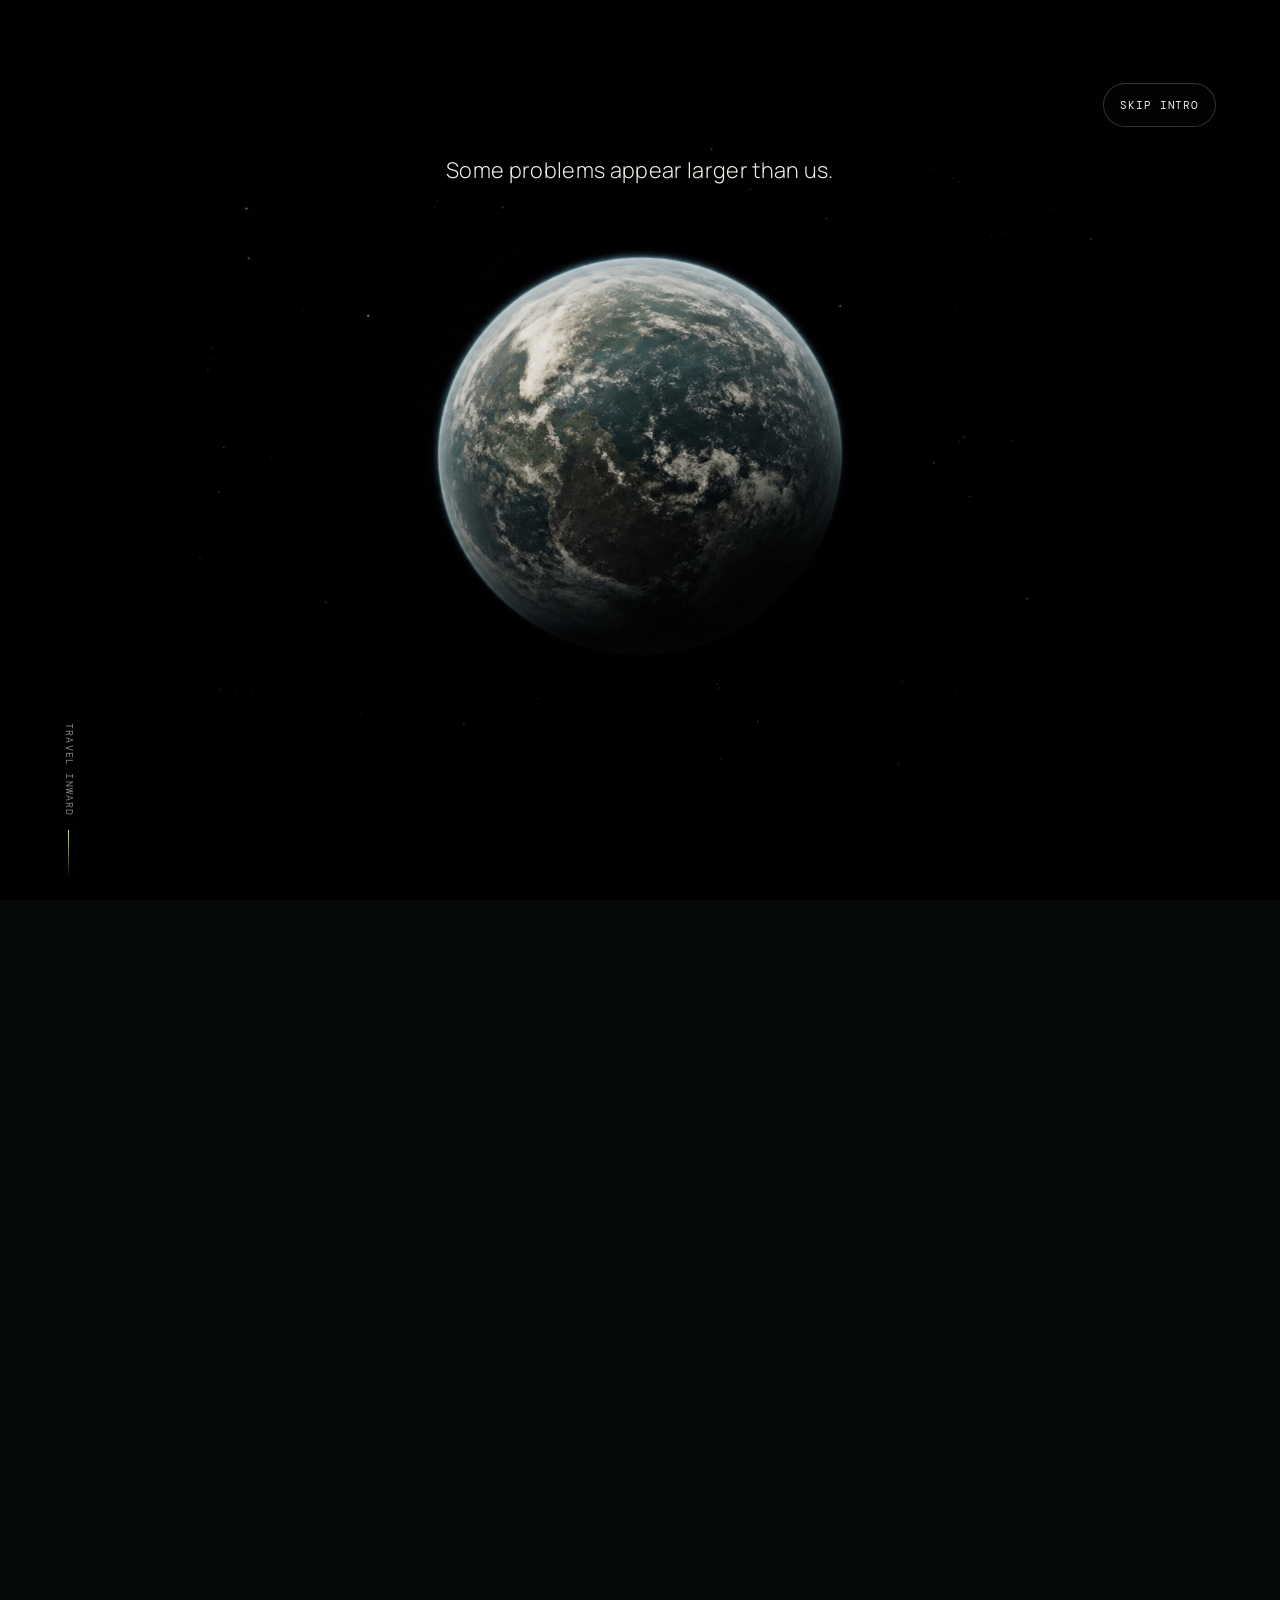
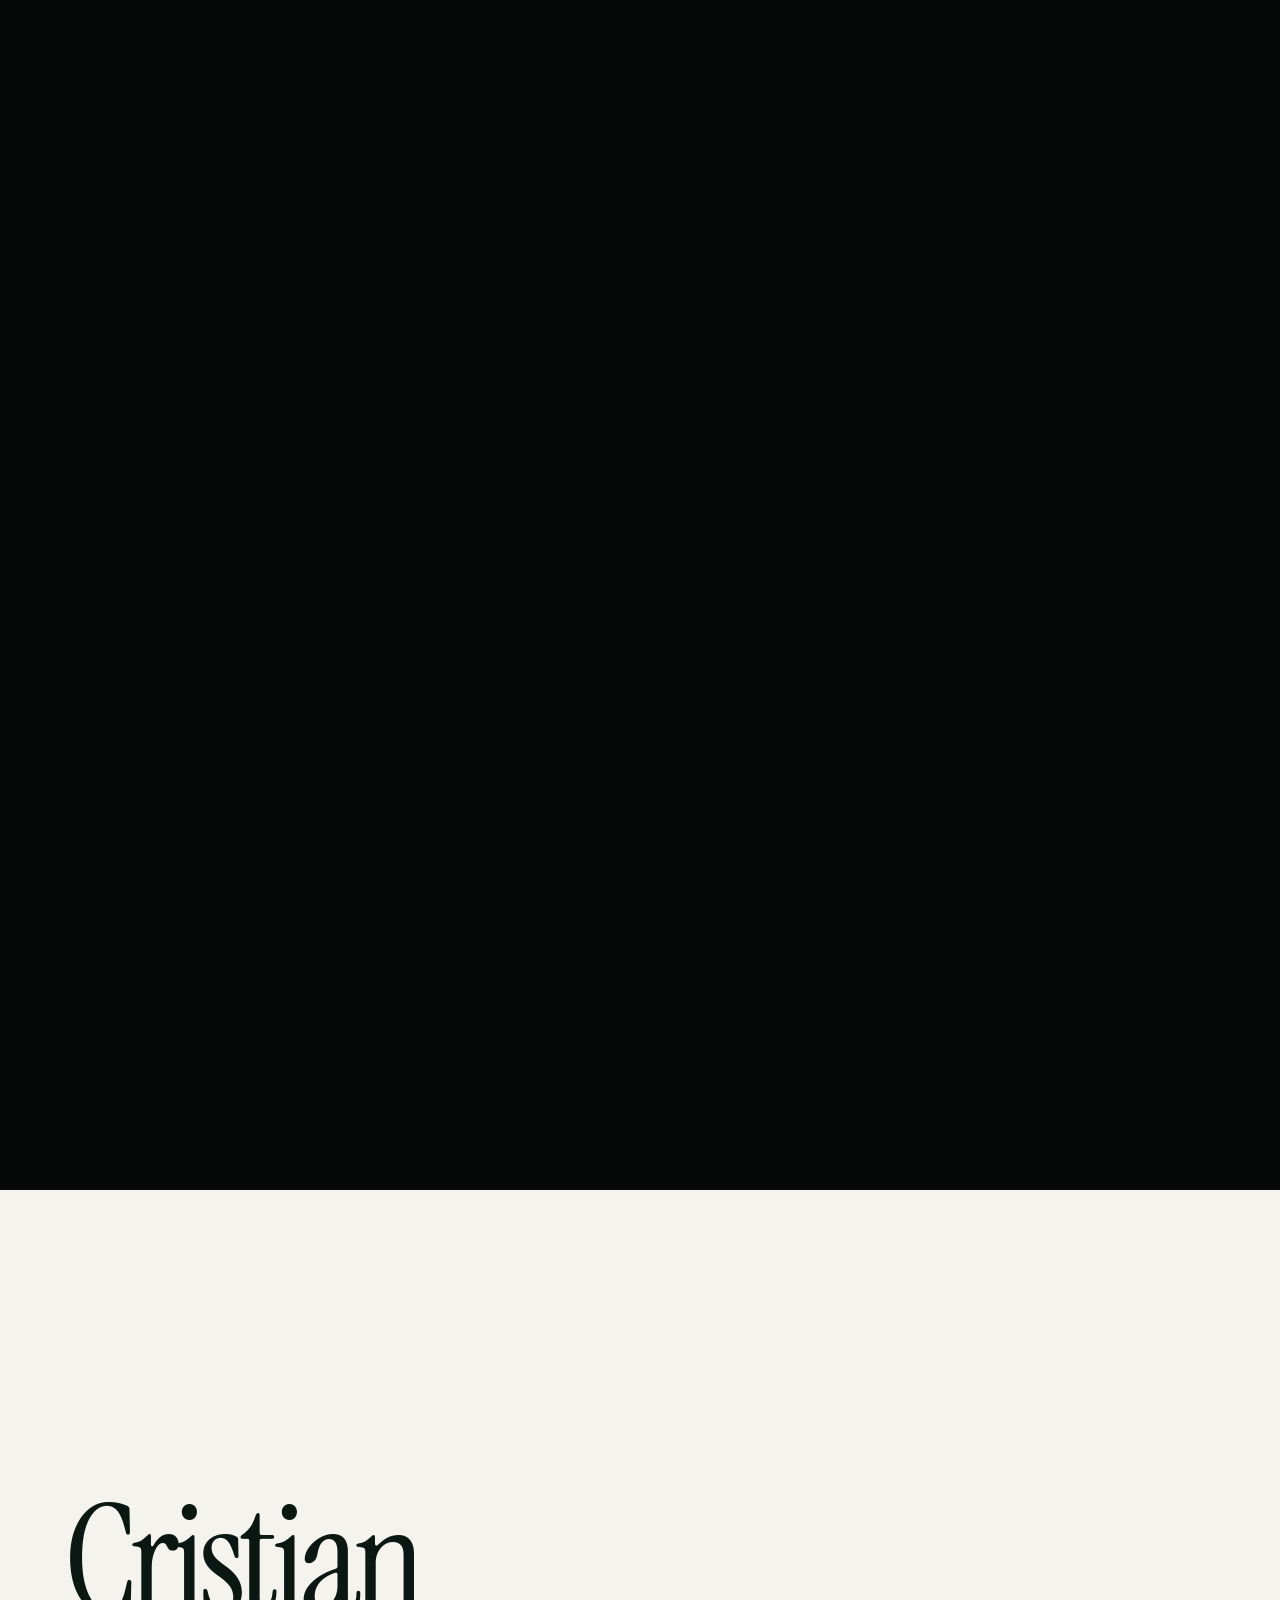
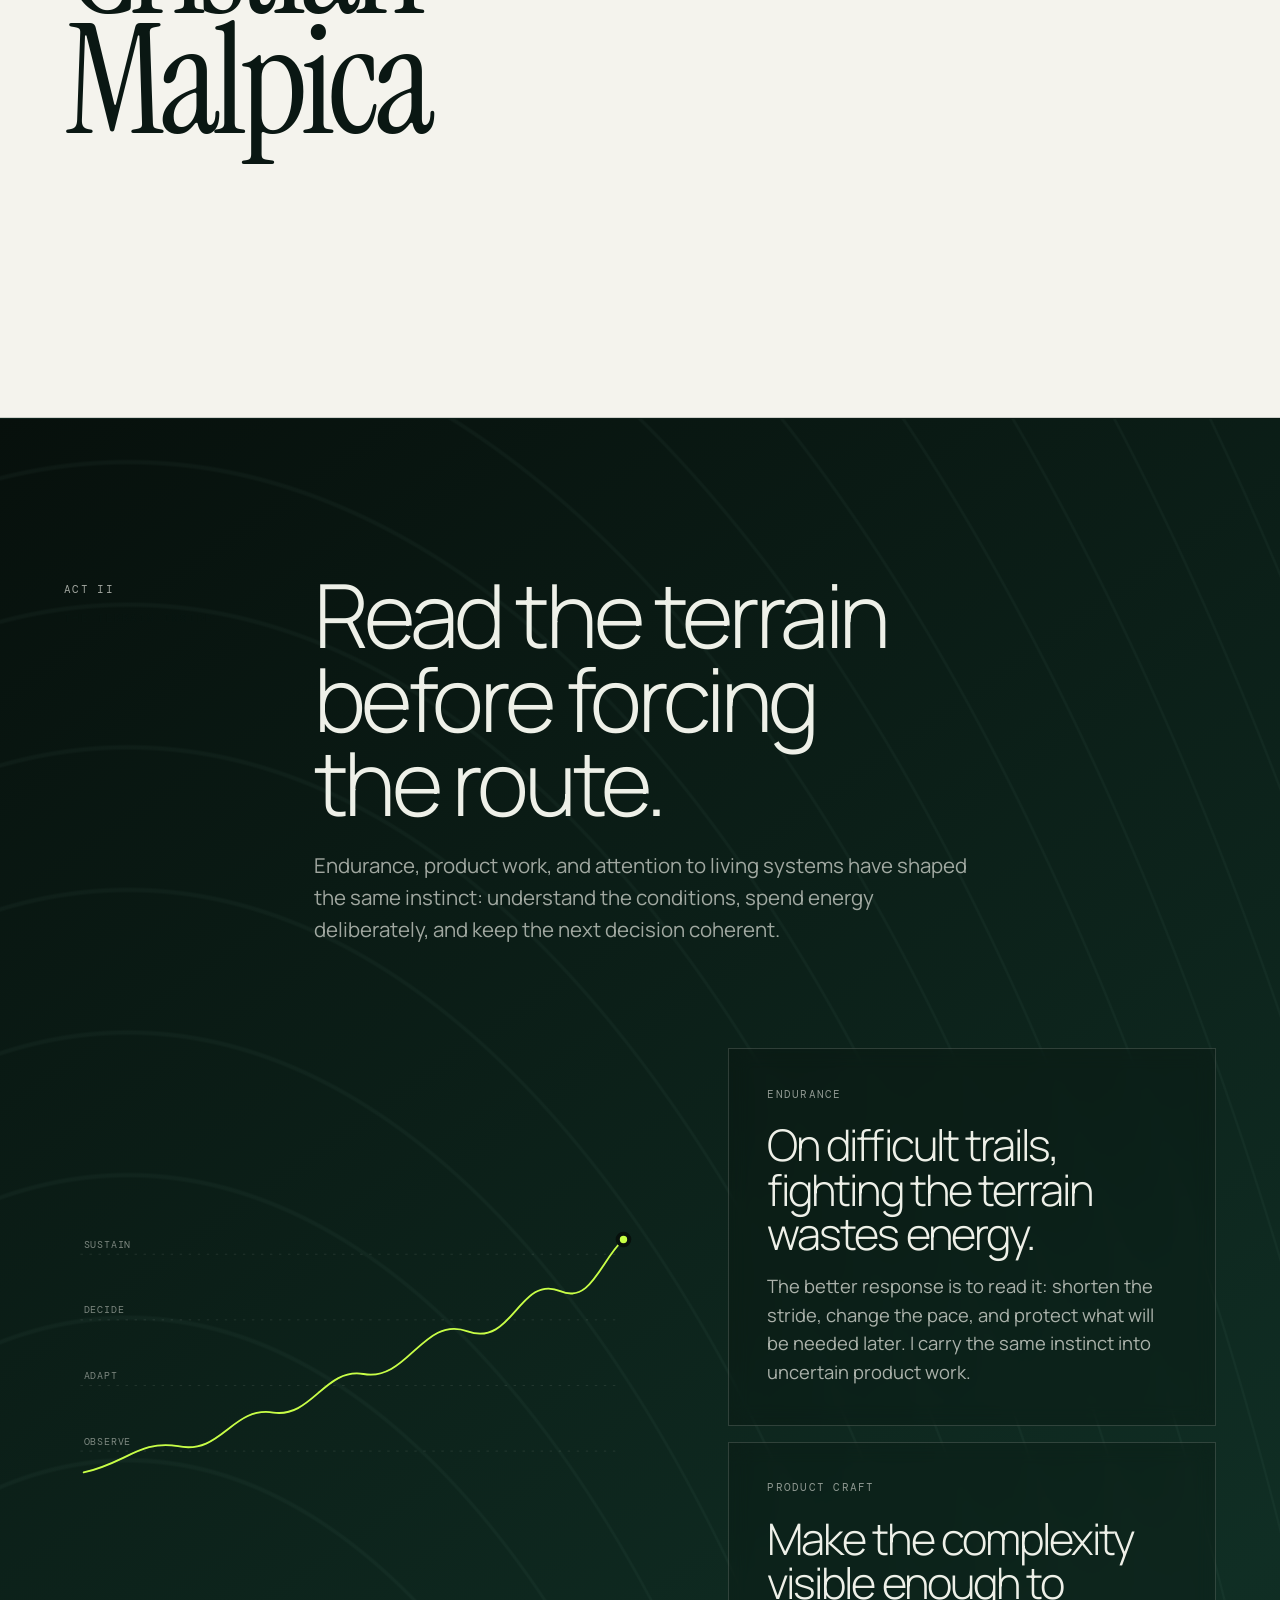
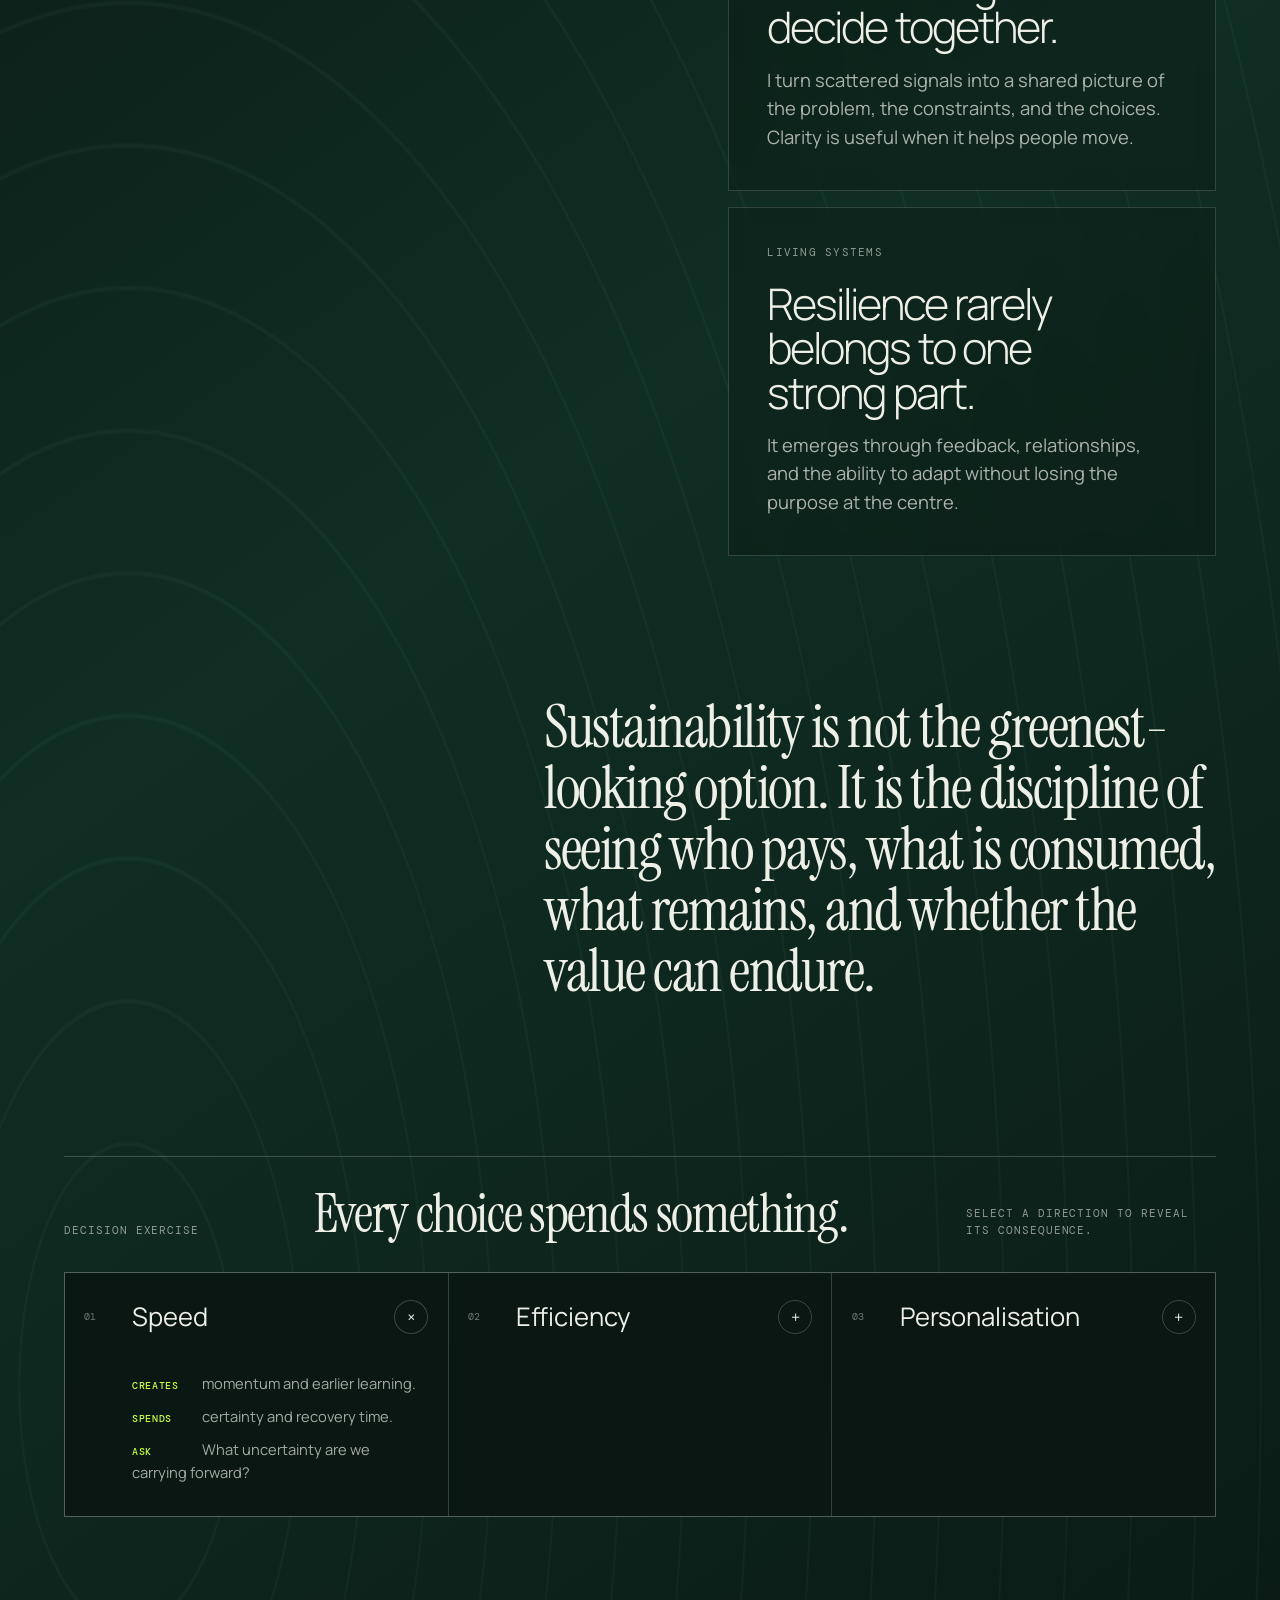
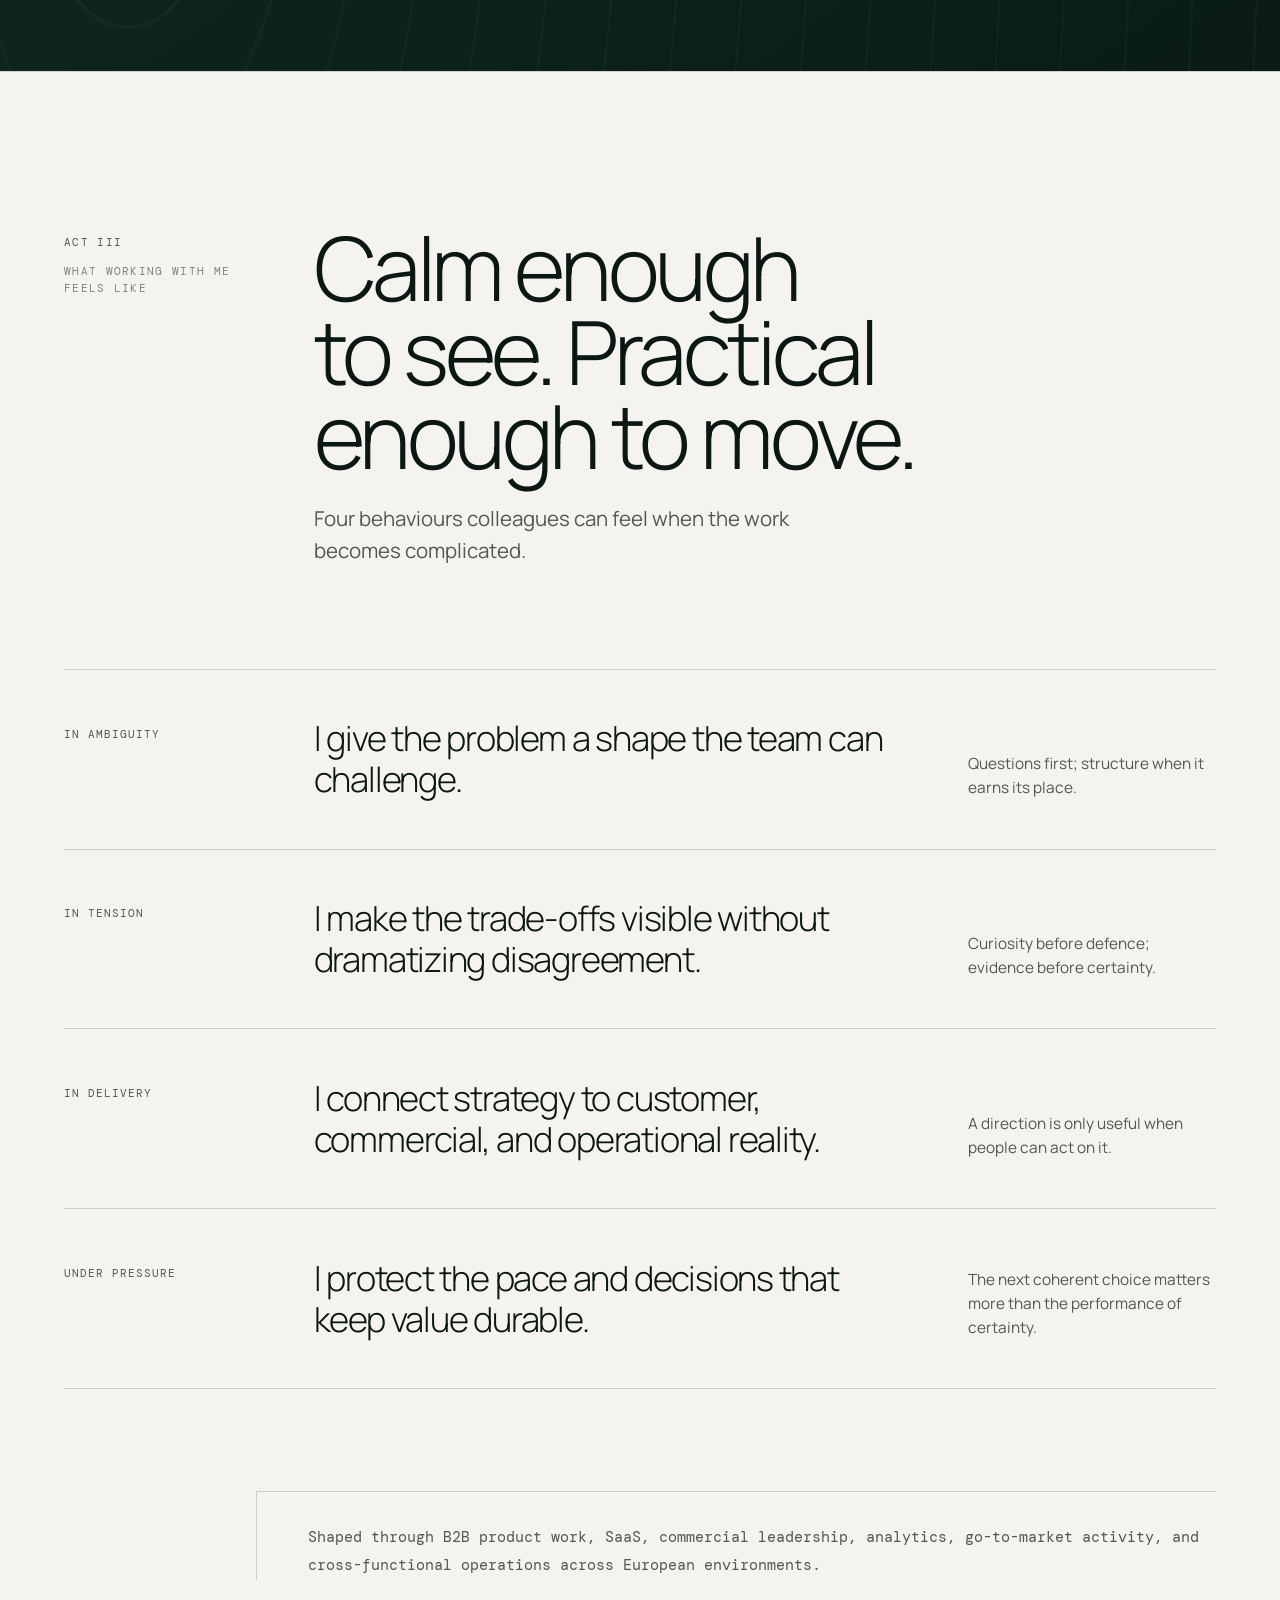
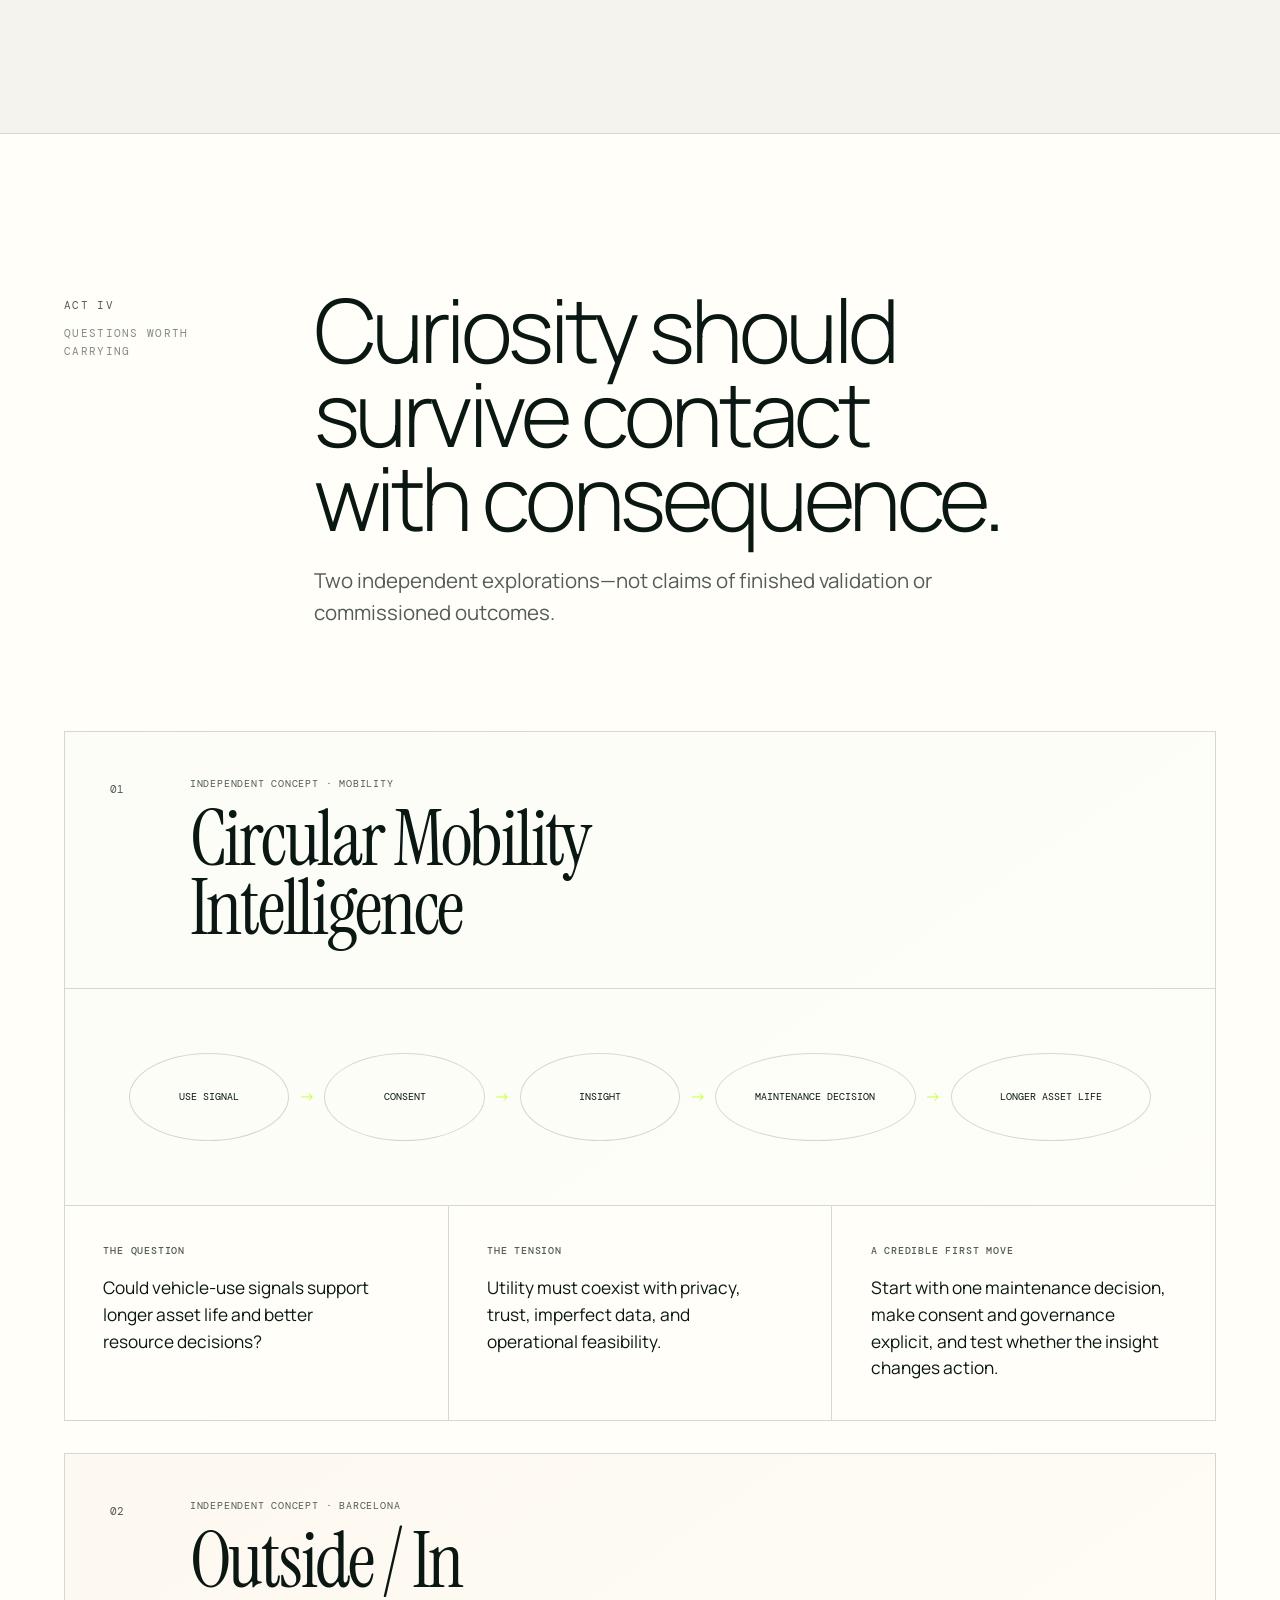
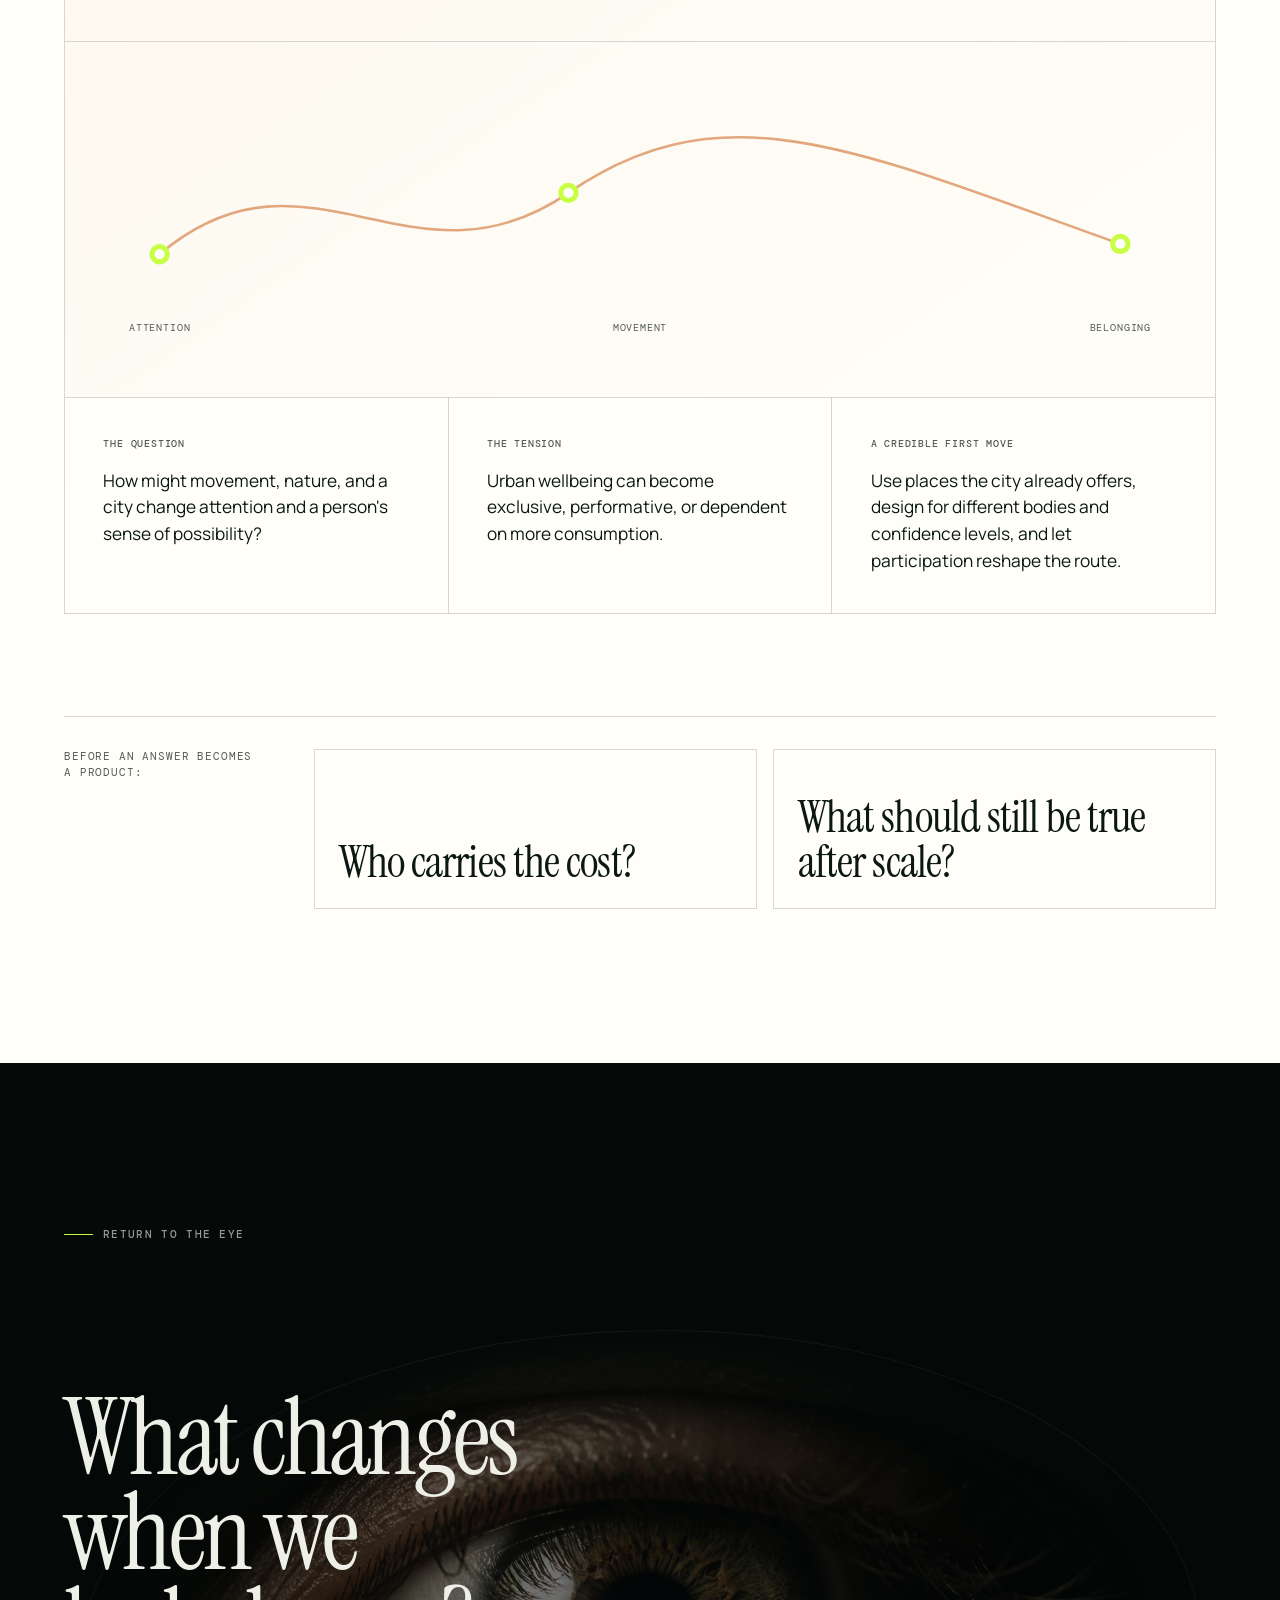
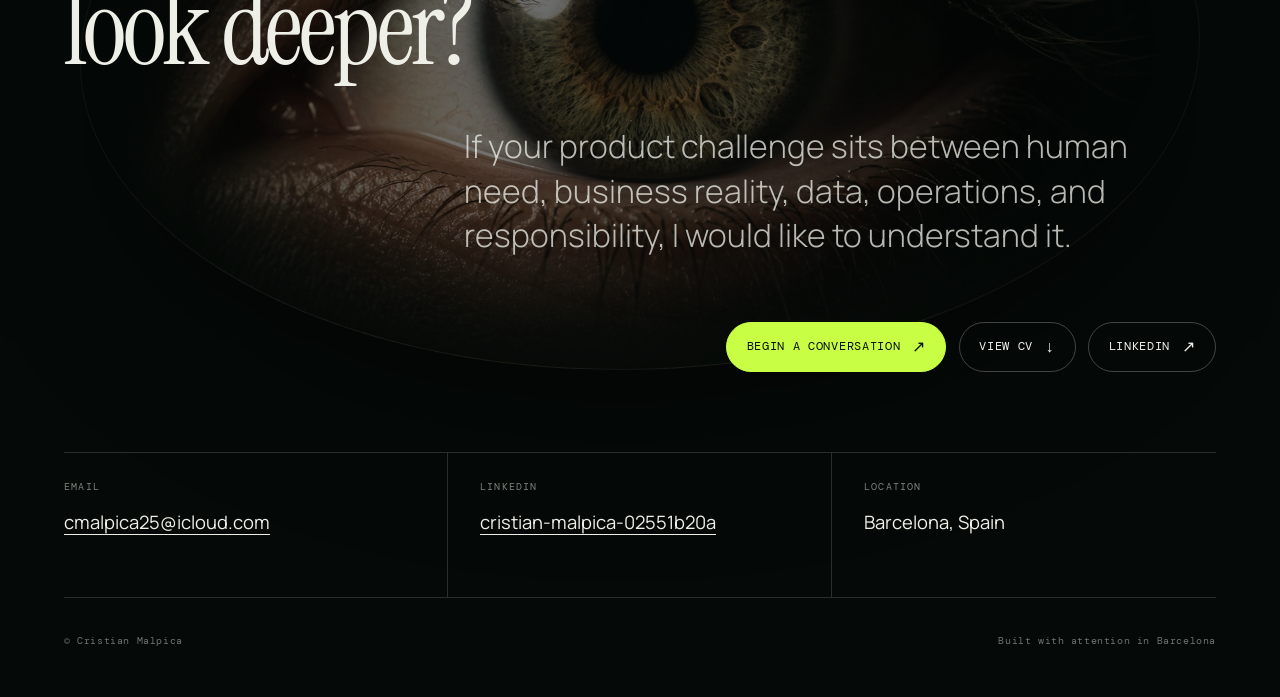
==== index.html @ 3d353dd8 "Launch cinematic four-act portfolio experience" ====
<!doctype html>
<html lang="en" class="no-js" data-theme="dark" data-theme-choice="system">
<head>
  <meta charset="utf-8">
  <meta name="viewport" content="width=device-width,initial-scale=1,viewport-fit=cover">
  <title>Cristian Malpica | Product, Systems &amp; Sustainable Innovation</title>
  <meta name="description" content="A cinematic portfolio by Cristian Malpica, a Barcelona-based product professional exploring systems, endurance, design, human insight, and sustainable innovation.">
  <meta name="theme-color" content="#050a08">
  <link rel="canonical" href="https://cm-uoc.github.io/CMMT/">
  <meta property="og:type" content="website">
  <meta property="og:url" content="https://cm-uoc.github.io/CMMT/">
  <meta property="og:title" content="Cristian Malpica | Product, Systems &amp; Sustainable Innovation">
  <meta property="og:description" content="A cinematic portfolio exploring systems, endurance, design, human insight, and sustainable innovation.">
  <meta property="og:image" content="https://cm-uoc.github.io/CMMT/og.png">
  <meta property="og:image:width" content="1200">
  <meta property="og:image:height" content="630">
  <meta property="og:image:alt" content="Cristian Malpica beside an organic sphere that appears as both a planet and a human iris.">
  <meta name="twitter:card" content="summary_large_image">
  <meta name="twitter:title" content="Cristian Malpica | Product, Systems &amp; Sustainable Innovation">
  <meta name="twitter:description" content="A cinematic portfolio exploring systems, endurance, design, human insight, and sustainable innovation.">
  <meta name="twitter:image" content="https://cm-uoc.github.io/CMMT/og.png">
  <link rel="icon" href="favicon.svg" type="image/svg+xml">
  <link rel="preload" as="image" href="hero-planet-v2.jpg" fetchpriority="high">
  <link rel="preconnect" href="https://fonts.googleapis.com">
  <link rel="preconnect" href="https://fonts.gstatic.com" crossorigin>
  <link href="https://fonts.googleapis.com/css2?family=DM+Mono:wght@300;400;500&amp;family=Instrument+Serif:ital@0;1&amp;family=Manrope:wght@300;400;500;600&amp;display=swap" rel="stylesheet">
  <script type="application/ld+json">
    {"@context":"https://schema.org","@type":"Person","name":"Cristian Malpica","url":"https://cm-uoc.github.io/CMMT/","jobTitle":"Product professional","email":"mailto:cmalpica25@icloud.com","homeLocation":{"@type":"Place","name":"Barcelona, Spain"},"sameAs":["https://linkedin.com/in/cristian-malpica-02551b20a"],"knowsAbout":["Product Management","Systems thinking","Design","Innovation","Sustainability","Data","Mobility","B2B products","SaaS"]}
  </script>
  <script>
    (() => {
      const root = document.documentElement;
      const scheme = matchMedia('(prefers-color-scheme: light)');
      let stored = 'system';
      try { stored = localStorage.getItem('cm-theme') || 'system'; } catch (_) {}
      if (!['system', 'light', 'dark'].includes(stored)) stored = 'system';
      const resolved = stored === 'system' ? (scheme.matches ? 'light' : 'dark') : stored;
      root.dataset.theme = resolved;
      root.dataset.themeChoice = stored;
      root.classList.replace('no-js', 'js');

      addEventListener('DOMContentLoaded', () => {
        const $ = (selector, scope = document) => scope.querySelector(selector);
        const $$ = (selector, scope = document) => [...scope.querySelectorAll(selector)];
        const clamp = (value, min = 0, max = 1) => Math.min(max, Math.max(min, value));
        const reduced = matchMedia('(prefers-reduced-motion: reduce)');
        const themeMeta = $('meta[name="theme-color"]');
        const themeButton = $('[data-theme-toggle]');
        const choices = ['system', 'light', 'dark'];
        let themeChoice = root.dataset.themeChoice || 'system';

        const paintTheme = () => {
          const active = themeChoice === 'system' ? (scheme.matches ? 'light' : 'dark') : themeChoice;
          root.dataset.theme = active;
          root.dataset.themeChoice = themeChoice;
          if (themeMeta) themeMeta.content = active === 'light' ? '#f4f3ed' : '#050a08';
          if (themeButton) {
            themeButton.querySelector('[data-theme-label]').textContent = themeChoice[0].toUpperCase() + themeChoice.slice(1);
            themeButton.setAttribute('aria-label', `Theme: ${themeChoice}. Activate to change theme.`);
          }
        };
        themeButton?.addEventListener('click', () => {
          themeChoice = choices[(choices.indexOf(themeChoice) + 1) % choices.length];
          try { localStorage.setItem('cm-theme', themeChoice); } catch (_) {}
          paintTheme();
        });
        scheme.addEventListener?.('change', () => { if (themeChoice === 'system') paintTheme(); });
        paintTheme();

        const menuToggle = $('[data-menu-toggle]');
        const siteMenu = $('[data-site-menu]');
        const closeMenu = (restoreFocus = false) => {
          root.classList.remove('menu-open');
          menuToggle?.setAttribute('aria-expanded', 'false');
          siteMenu?.setAttribute('aria-hidden', 'true');
          if (siteMenu) siteMenu.inert = true;
          if (restoreFocus) menuToggle?.focus();
        };
        const openMenu = () => {
          root.classList.add('menu-open');
          menuToggle?.setAttribute('aria-expanded', 'true');
          siteMenu?.setAttribute('aria-hidden', 'false');
          if (siteMenu) siteMenu.inert = false;
          requestAnimationFrame(() => $('[data-menu-first]', siteMenu)?.focus());
        };
        if (siteMenu) siteMenu.inert = true;
        menuToggle?.addEventListener('click', () => root.classList.contains('menu-open') ? closeMenu() : openMenu());
        $$('[data-menu-close]').forEach((control) => control.addEventListener('click', () => closeMenu(true)));
        $$('.site-menu a[href^="#"]').forEach((link) => link.addEventListener('click', () => closeMenu()));
        addEventListener('keydown', (event) => {
          if (event.key === 'Escape' && root.classList.contains('menu-open')) closeMenu(true);
          if (event.key === 'Tab' && root.classList.contains('menu-open') && siteMenu) {
            const focusable = $$('a[href],button:not([disabled])', siteMenu).filter((item) => !item.closest('[inert]'));
            if (!focusable.length) return;
            const first = focusable[0];
            const last = focusable.at(-1);
            if (event.shiftKey && document.activeElement === first) { event.preventDefault(); last.focus(); }
            else if (!event.shiftKey && document.activeElement === last) { event.preventDefault(); first.focus(); }
          }
        });

        const prologue = $('.prologue');
        const stage = $('[data-stage]');
        const opening = $('[data-opening]');
        const truth = $('[data-truth]');
        const recognition = $('[data-recognition]');
        const nameReveal = $('[data-name-reveal]');
        const terrain = $('#terrain');
        const terrainPath = $('[data-terrain-path]');
        const terrainMarker = $('[data-terrain-marker]');
        const terrainProgress = $('[data-terrain-progress]');
        const pageProgress = $('[data-page-progress]');
        let terrainLength = 0;
        let documentMax = 1;
        let prologueActive = Boolean(prologue);
        let terrainActive = false;
        let ticking = false;

        $$('.hero-frame').forEach((image) => image.addEventListener('error', () => root.classList.add('hero-media-fallback')));

        const setVisible = (element, visible) => element?.classList.toggle('is-visible', visible);
        const render = () => {
          ticking = false;
          const pageP = clamp(scrollY / documentMax);
          if (pageProgress) pageProgress.style.transform = `scaleX(${pageP})`;

          if (!reduced.matches && prologueActive && prologue && stage) {
            const max = prologue.offsetHeight - innerHeight;
            const p = max > 0 ? clamp(-prologue.getBoundingClientRect().top / max) : 0;
            const approach = clamp(p / .5);
            const irisReveal = clamp((p - .31) / .31);
            const wink = clamp((p - .34) / .24);
            const winkEase = wink * wink * (3 - 2 * wink);
            const humanReveal = clamp((p - .6) / .3);
            const blinkCloseT = clamp((p - .61) / .055);
            const blinkOpenT = clamp((p - .665) / .115);
            const blinkClose = blinkCloseT * blinkCloseT * (3 - 2 * blinkCloseT);
            const blinkOpen = blinkOpenT * blinkOpenT * (3 - 2 * blinkOpenT);
            const lidOpen = p < .665 ? 1 - blinkClose * .94 : .06 + blinkOpen * .94;
            stage.style.setProperty('--planet-image-scale', String(.7 + approach * 1.48));
            stage.style.setProperty('--planet-image-opacity', String(1 - clamp((p - .42) / .24)));
            stage.style.setProperty('--planet-rotate-x', `${.22 - approach * .38}deg`);
            stage.style.setProperty('--planet-rotate-y', `${-.32 + approach * .56}deg`);
            stage.style.setProperty('--planet-depth-y', `${approach * -.65}vh`);
            stage.style.setProperty('--iris-image-opacity', String(irisReveal));
            stage.style.setProperty('--iris-image-scale', String(2.32 - humanReveal * 1.24));
            stage.style.setProperty('--wink-width', `${46 + winkEase * 54 + humanReveal * 18}%`);
            stage.style.setProperty('--wink-height', `${.7 + winkEase * 57 + humanReveal * 47}%`);
            stage.style.setProperty('--eye-rotate-x', `${(1 - humanReveal) * -.28}deg`);
            stage.style.setProperty('--eye-rotate-y', `${(1 - humanReveal) * .22}deg`);
            stage.style.setProperty('--eye-depth-y', `${(1 - humanReveal) * .55}vh`);
            stage.style.setProperty('--truth-scale', String((.62 + winkEase * .38) * (1 - humanReveal * .52)));
            stage.style.setProperty('--lid-presence', String(clamp((p - .56) / .045) * (1 - clamp((p - .82) / .05))));
            stage.style.setProperty('--lid-top-shift', `${-44 * lidOpen}%`);
            stage.style.setProperty('--lid-bottom-shift', `${44 * lidOpen}%`);
            stage.style.setProperty('--eye-opacity', String(humanReveal));
            stage.style.setProperty('--cue-opacity', String(1 - clamp((p - .7) / .12)));
            stage.style.setProperty('--atmosphere-shift', `${p * 10}%`);
            setVisible(opening, p < .34);
            setVisible(truth, p > .44 && p < .995);
            setVisible(recognition, p > .62 && p < .84);
            setVisible(nameReveal, p > .82);
            root.classList.toggle('intro-complete', p > .98);
          } else root.classList.add('intro-complete');

          if (terrainActive && terrain && terrainPath && !reduced.matches) {
            const rect = terrain.getBoundingClientRect();
            const range = terrain.offsetHeight - innerHeight * .45;
            const p = range > 0 ? clamp((innerHeight * .6 - rect.top) / range) : 0;
            terrainPath.style.strokeDashoffset = String(terrainLength * (1 - p));
            if (terrainMarker && terrainLength) {
              const point = terrainPath.getPointAtLength(terrainLength * p);
              terrainMarker.setAttribute('cx', String(point.x));
              terrainMarker.setAttribute('cy', String(point.y));
            }
            if (terrainProgress) terrainProgress.value = Math.round(p * 100);
          }
        };
        const requestTick = () => {
          if (!ticking) { ticking = true; requestAnimationFrame(render); }
        };
        if (terrainPath) {
          terrainLength = terrainPath.getTotalLength();
          terrainPath.style.strokeDasharray = String(terrainLength);
          terrainPath.style.strokeDashoffset = reduced.matches ? '0' : String(terrainLength);
        }
        addEventListener('scroll', requestTick, { passive: true });
        reduced.addEventListener?.('change', () => {
          if (terrainPath) terrainPath.style.strokeDashoffset = reduced.matches ? '0' : String(terrainLength);
          requestTick();
        });

        const motionObserver = new IntersectionObserver((entries) => {
          entries.forEach((entry) => {
            entry.target.classList.toggle('is-active', entry.isIntersecting);
            if (entry.target === prologue) prologueActive = entry.isIntersecting;
            if (entry.target === terrain) terrainActive = entry.isIntersecting;
          });
          requestTick();
        }, { rootMargin: '15% 0px', threshold: 0 });
        [prologue, terrain].filter(Boolean).forEach((element) => motionObserver.observe(element));

        const measureDocument = () => {
          documentMax = Math.max(1, document.documentElement.scrollHeight - innerHeight);
          requestTick();
        };
        if ('ResizeObserver' in window) new ResizeObserver(measureDocument).observe(document.body);
        addEventListener('resize', measureDocument, { passive: true });
        document.fonts?.ready.then(measureDocument);

        const introTarget = $('#meaning');
        $('[data-skip-intro]')?.addEventListener('click', () => {
          if (!introTarget) return;
          introTarget.focus({ preventScroll: true });
          introTarget.scrollIntoView({ behavior: reduced.matches ? 'auto' : 'smooth', block: 'start' });
        });

        const revealItems = $$('.reveal');
        if ('IntersectionObserver' in window && !reduced.matches) {
          const revealObserver = new IntersectionObserver((entries, observer) => {
            entries.filter((entry) => entry.isIntersecting).sort((a, b) => a.boundingClientRect.top - b.boundingClientRect.top).forEach((entry, index) => {
              entry.target.style.setProperty('--reveal-delay', `${Math.min(index, 4) * 55}ms`);
              entry.target.classList.add('is-revealed');
              observer.unobserve(entry.target);
            });
          }, { threshold: .05, rootMargin: '0px 0px -12% 0px' });
          revealItems.forEach((item) => revealObserver.observe(item));
        } else revealItems.forEach((item) => item.classList.add('is-revealed'));

        const railLinks = $$('[data-chapter-link]');
        const chapters = $$('main section[id]').filter((section) => railLinks.some((link) => link.hash === `#${section.id}`));
        if ('IntersectionObserver' in window) {
          const chapterState = new Map();
          const chapterObserver = new IntersectionObserver((entries) => {
            entries.forEach((entry) => chapterState.set(entry.target, entry));
            const currentEntry = [...chapterState.values()].filter((entry) => entry.isIntersecting).sort((a, b) => Math.abs(a.boundingClientRect.top - innerHeight * .45) - Math.abs(b.boundingClientRect.top - innerHeight * .45))[0];
            if (!currentEntry) return;
            railLinks.forEach((link) => {
              const current = link.hash === `#${currentEntry.target.id}`;
              link.classList.toggle('is-current', current);
              if (current) link.setAttribute('aria-current', 'location'); else link.removeAttribute('aria-current');
            });
          }, { rootMargin: '-38% 0px -50% 0px', threshold: 0 });
          chapters.forEach((chapter) => chapterObserver.observe(chapter));
        }
        measureDocument();
        requestTick();
      });
    })();
  </script>
  <style>
    :root {
      --void: #050a08; --surface: #0b1511; --text: #eef0e8; --muted: rgba(238,240,232,.68); --faint: rgba(238,240,232,.48); --line: rgba(238,240,232,.15); --line-strong: rgba(238,240,232,.3); --paper: #0b1511; --paper-ink: #eef0e8; --forest: #0f2c23; --lime: #c8ff45; --mint: #a8e8d0; --water: #77d4dc; --clay: #e2a77d; --warm-white: #fffef8; --display: Manrope, Arial, sans-serif; --cinema: "Instrument Serif", Georgia, serif; --mono: "DM Mono", ui-monospace, monospace; --ease: cubic-bezier(.22,.8,.24,1); --gutter: clamp(1.25rem,5vw,5.5rem); --content: 82rem; color-scheme: dark;
    }
    [data-theme="light"] { --surface:#fffef8; --text:#0a1713; --muted:rgba(10,23,19,.7); --faint:rgba(10,23,19,.5); --line:rgba(10,23,19,.16); --line-strong:rgba(10,23,19,.32); --paper:#f4f3ed; --paper-ink:#0a1713; color-scheme:light; }
    * { box-sizing: border-box; }
    html { scroll-behavior: smooth; background: var(--void); }
    body { margin:0; min-width:320px; overflow-x:hidden; background:var(--surface); color:var(--text); font-family:var(--display); font-size:16px; line-height:1.55; text-rendering:optimizeLegibility; }
    a,button,summary { color:inherit; font:inherit; } a { text-decoration-thickness:1px; text-underline-offset:.28em; } button { border:0; } ::selection { background:var(--lime); color:#07100c; } :focus-visible { outline:2px solid var(--lime); outline-offset:4px; }
    .sr-only { position:absolute!important; width:1px!important; height:1px!important; padding:0!important; margin:-1px!important; overflow:hidden!important; clip:rect(0,0,0,0)!important; white-space:nowrap!important; border:0!important; }
    .skip-link { position:fixed; z-index:200; top:1rem; left:1rem; min-height:44px; display:grid; place-items:center; transform:translateY(-180%); padding:.7rem 1rem; border-radius:999px; background:var(--lime); color:#07100c; font:500 .74rem/1 var(--mono); text-decoration:none; transition:transform .2s; } .skip-link:focus { transform:none; }
    .page-progress { position:fixed; z-index:110; top:0; left:0; width:100%; height:2px; transform:scaleX(0); transform-origin:left; background:var(--lime); }
    .site-header { position:fixed; z-index:150; inset:0 0 auto; display:grid; grid-template-columns:1fr auto 1fr; align-items:center; min-height:68px; padding:.65rem var(--gutter); color:#eef0e8; background:linear-gradient(to bottom,rgba(5,10,8,.94),rgba(5,10,8,.62) 72%,transparent); pointer-events:none; } .site-header>* { pointer-events:auto; }
    .brand { justify-self:start; display:grid; place-items:center; width:44px; height:44px; border:1px solid rgba(238,240,232,.32); border-radius:50%; font:500 .72rem/1 var(--mono); letter-spacing:.06em; text-decoration:none; }
    .coordinates { margin:0; font:400 .64rem/1.4 var(--mono); letter-spacing:.1em; text-transform:uppercase; color:rgba(238,240,232,.68); }
    .header-actions { justify-self:end; display:flex; align-items:center; gap:.55rem; }
    .theme-toggle,.menu-toggle { min-height:44px; padding:.55rem .9rem; border:1px solid rgba(238,240,232,.25); border-radius:999px; background:rgba(5,10,8,.66); color:#eef0e8; cursor:pointer; font:400 .66rem/1 var(--mono); letter-spacing:.06em; text-transform:uppercase; } .theme-toggle:hover,.theme-toggle:focus-visible,.menu-toggle:hover,.menu-toggle:focus-visible { border-color:var(--lime); } .no-js .theme-toggle,.no-js .menu-toggle,.no-js .site-menu { display:none; }
    .menu-toggle { display:inline-flex; align-items:center; gap:.65rem; padding-inline:1rem; } .menu-toggle i,.menu-toggle i::before { content:""; display:block; width:.9rem; height:1px; background:currentColor; transition:transform .3s var(--ease); } .menu-toggle i::before { transform:translateY(.28rem); } .menu-open .menu-toggle i { transform:rotate(45deg); } .menu-open .menu-toggle i::before { transform:rotate(90deg); }
    .site-menu { position:fixed; z-index:140; inset:0; visibility:hidden; pointer-events:none; color:#eef0e8; } .menu-open { overflow:hidden; } .menu-open .site-menu { visibility:visible; pointer-events:auto; }
    .menu-backdrop { position:absolute; inset:0; width:100%; background:rgba(0,0,0,.72); opacity:0; cursor:pointer; transition:opacity .45s var(--ease); backdrop-filter:blur(12px); } .menu-open .menu-backdrop { opacity:1; }
    .menu-panel { position:absolute; inset:0 0 0 auto; width:min(44rem,100%); display:grid; grid-template-rows:auto 1fr auto; padding:clamp(1.2rem,4vw,3rem); background:radial-gradient(circle at 90% 5%,rgba(119,212,220,.13),transparent 30%),#07100c; border-left:1px solid rgba(238,240,232,.14); transform:translateX(102%); transition:transform .55s var(--ease); overflow:auto; overscroll-behavior:contain; } .menu-open .menu-panel { transform:none; }
    .menu-head,.menu-foot { display:flex; align-items:center; justify-content:space-between; gap:1rem; border-bottom:1px solid rgba(238,240,232,.14); } .menu-head { padding-bottom:1.2rem; } .menu-head p { margin:0; font:400 .68rem/1 var(--mono); letter-spacing:.1em; text-transform:uppercase; color:rgba(238,240,232,.6); } .menu-close { min-height:44px; padding:.4rem .2rem; background:transparent; color:#eef0e8; cursor:pointer; font:400 .68rem/1 var(--mono); letter-spacing:.08em; text-transform:uppercase; } .menu-close span { display:inline-block; margin-left:.45rem; font-size:1.2rem; }
    .menu-nav { align-self:center; padding-block:clamp(2rem,7vh,5rem); } .menu-nav ol { display:grid; gap:.25rem; margin:0; padding:0; list-style:none; } .menu-nav a { display:grid; grid-template-columns:2.5rem minmax(0,1fr); gap:1rem; align-items:baseline; min-height:58px; padding:.65rem 0; border-bottom:1px solid rgba(238,240,232,.1); text-decoration:none; transition:color .25s,padding .3s var(--ease); } .menu-nav a:hover,.menu-nav a:focus-visible,.menu-nav a.is-current { color:var(--lime); padding-left:.5rem; } .menu-nav a span { font:400 .62rem/1 var(--mono); color:rgba(238,240,232,.42); } .menu-nav a strong { font:400 clamp(1.8rem,4.4vw,3.8rem)/.95 var(--cinema); letter-spacing:-.025em; }
    .menu-foot { padding-top:1.2rem; border-top:1px solid rgba(238,240,232,.14); border-bottom:0; } .menu-foot a { min-height:44px; display:inline-flex; align-items:center; gap:.6rem; font:400 .68rem/1 var(--mono); letter-spacing:.05em; text-transform:uppercase; text-decoration:none; }
    .chapter-rail { position:fixed; z-index:90; top:50%; right:clamp(.7rem,1.6vw,1.8rem); transform:translateY(-50%); padding:.3rem; border:1px solid rgba(238,240,232,.12); border-radius:1rem; background:rgba(5,10,8,.88); } .chapter-rail ul { display:grid; gap:.2rem; margin:0; padding:0; list-style:none; } .chapter-rail a { display:flex; flex-direction:row-reverse; align-items:center; gap:.6rem; min-width:44px; min-height:44px; text-decoration:none; color:rgba(238,240,232,.68); } .chapter-rail a::before { content:""; flex:0 0 auto; width:5px; height:5px; border:1px solid currentColor; border-radius:50%; transition:transform .3s var(--ease),background .3s; } .chapter-rail span { opacity:0; transform:translateX(.4rem); text-align:right; font:400 .62rem/1 var(--mono); letter-spacing:.08em; text-transform:uppercase; transition:.3s var(--ease); } .chapter-rail a:hover span,.chapter-rail a:focus-visible span,.chapter-rail a.is-current span { opacity:1; transform:none; } .chapter-rail a.is-current { color:var(--lime); } .chapter-rail a.is-current::before { background:currentColor; transform:scale(1.6); }
    main { position:relative; }
    .prologue { --planet-image-scale:.7; --planet-image-opacity:1; --planet-rotate-x:.22deg; --planet-rotate-y:-.32deg; --planet-depth-y:0vh; --iris-image-opacity:0; --iris-image-scale:2.32; --wink-width:46%; --wink-height:.7%; --eye-rotate-x:-.28deg; --eye-rotate-y:.22deg; --eye-depth-y:.55vh; --truth-scale:1; --lid-presence:0; --lid-top-shift:-44%; --lid-bottom-shift:44%; --eye-opacity:0; min-height:350vh; background:var(--void); color:#eef0e8; }
    .cinematic-stage { position:sticky; top:0; height:100svh; overflow:hidden; display:grid; place-items:center; isolation:isolate; background:radial-gradient(circle at 50% var(--atmosphere-shift,20%),rgba(45,93,71,.24),transparent 35%),var(--void); contain:paint; }
    .cinematic-stage::after { content:""; position:absolute; inset:0; z-index:-1; background:radial-gradient(ellipse at center,transparent 34%,rgba(0,0,0,.08) 55%,rgba(0,0,0,.82) 100%),linear-gradient(to bottom,rgba(0,0,0,.25),transparent 22%,transparent 74%,rgba(0,0,0,.42)); pointer-events:none; }
    .hero-media { position:absolute; z-index:-2; inset:0; overflow:hidden; perspective:1400px; transform-style:preserve-3d; background:#010201; }
    .hero-frame { position:absolute; inset:-2%; width:104%; height:104%; object-fit:cover; object-position:center; backface-visibility:hidden; will-change:transform,opacity; }
    .hero-frame--planet { opacity:var(--planet-image-opacity); transform:translate3d(0,var(--planet-depth-y),-12px) rotateX(var(--planet-rotate-x)) rotateY(var(--planet-rotate-y)) scale(var(--planet-image-scale)); transform-origin:50% 50%; }
    .hero-frame--iris { opacity:var(--iris-image-opacity); transform:translate3d(0,var(--eye-depth-y),16px) rotateX(var(--eye-rotate-x)) rotateY(var(--eye-rotate-y)) scale(var(--iris-image-scale)); transform-origin:50% 50%; clip-path:ellipse(var(--wink-width) var(--wink-height) at 50% 50%); }
    .hero-media::after { content:""; position:absolute; inset:0; background:radial-gradient(circle at 50% 48%,transparent 28%,rgba(1,3,2,.16) 58%,rgba(1,3,2,.55) 100%); pointer-events:none; }
    .eyelids { position:absolute; z-index:2; inset:0; opacity:var(--lid-presence); overflow:hidden; pointer-events:none; }
    .eyelids::before,.eyelids::after { content:""; position:absolute; left:-8%; width:116%; height:100%; background:linear-gradient(to bottom,#020302 48%,#0a0705 84%,#24160f 100%); will-change:transform; }
    .eyelids::before { top:-50%; border-radius:0 0 50% 50% / 0 0 15% 15%; box-shadow:inset 0 -1px rgba(238,240,232,.14),0 1.5rem 3rem rgba(0,0,0,.7); transform:translate3d(0,var(--lid-top-shift),0); }
    .eyelids::after { bottom:-50%; border-radius:50% 50% 0 0 / 15% 15% 0 0; box-shadow:inset 0 1px rgba(238,240,232,.1),0 -1.5rem 3rem rgba(0,0,0,.7); transform:translate3d(0,var(--lid-bottom-shift),0); }
    .intro-copy { position:absolute; z-index:1; inset:0; display:grid; place-items:center; padding:var(--gutter); text-align:center; pointer-events:none; } .intro-line { position:absolute; max-width:16ch; margin:0; opacity:0; transform:translateY(1rem); transition:opacity .7s var(--ease),transform .7s var(--ease); } .intro-line.is-visible { opacity:1; transform:none; } .intro-opening { top:17vh; max-width:30rem; font-size:clamp(1rem,2vw,1.35rem); font-weight:300; letter-spacing:.015em; } .intro-truth { max-width:min(16ch,78vw); transform:translateY(1rem) scale(var(--truth-scale)); transform-origin:50% 50%; transition:opacity .45s var(--ease); font-size:clamp(2.5rem,6.5vw,7rem); font-weight:300; line-height:.94; letter-spacing:-.06em; text-wrap:balance; text-shadow:0 .1em 1em #000; } .intro-truth.is-visible { opacity:1; transform:scale(var(--truth-scale)); } .intro-recognition { bottom:18vh; max-width:32rem; font:400 clamp(.72rem,1.1vw,.9rem)/1.7 var(--mono); letter-spacing:.09em; text-transform:uppercase; color:rgba(238,240,232,.72); }
    .name-reveal { position:absolute; inset:auto var(--gutter) clamp(2rem,8vh,5.5rem); display:flex; justify-content:space-between; gap:2rem; align-items:end; opacity:0; transform:translateY(1rem); transition:1s var(--ease); pointer-events:none; } .name-reveal.is-visible { opacity:1; transform:none; } .name-reveal strong { font-size:clamp(3.6rem,11vw,10.5rem); font-weight:400; line-height:.78; letter-spacing:-.07em; } .name-reveal span { max-width:29rem; text-align:right; font:400 clamp(.68rem,1.1vw,.9rem)/1.65 var(--mono); letter-spacing:.07em; text-transform:uppercase; color:rgba(238,240,232,.75); }
    .scroll-cue { position:absolute; left:var(--gutter); bottom:1.4rem; font:400 .62rem/1 var(--mono); letter-spacing:.12em; text-transform:uppercase; color:rgba(238,240,232,.55); writing-mode:vertical-rl; } .scroll-cue::after { content:""; display:inline-block; width:1px; height:3rem; margin-top:.8rem; background:linear-gradient(var(--lime),transparent); }
    .skip-intro { position:absolute; z-index:3; right:var(--gutter); top:5.2rem; min-height:44px; padding:.6rem 1rem; border:1px solid rgba(238,240,232,.2); border-radius:999px; background:rgba(5,10,8,.35); color:#eef0e8; cursor:pointer; font:400 .67rem/1 var(--mono); letter-spacing:.08em; text-transform:uppercase; backdrop-filter:blur(8px); } .skip-intro:hover { border-color:var(--lime); }
    .reduced-sequence { display:none; padding:6rem var(--gutter) 2rem; background:var(--void); } .static-frame { min-height:70svh; display:grid; grid-template-columns:minmax(12rem,1fr) minmax(14rem,1fr); gap:clamp(2rem,7vw,8rem); align-items:center; border-top:1px solid rgba(238,240,232,.15); } .static-frame p { max-width:18ch; margin:0; font-size:clamp(2rem,5vw,5rem); font-weight:300; line-height:1; letter-spacing:-.045em; } .static-orb { justify-self:center; width:min(58vw,28rem); aspect-ratio:1; border-radius:50%; background:#010201 url('hero-planet-v2.jpg') center/cover no-repeat; box-shadow:0 2rem 5rem #000; } .static-orb.iris { background-image:url('hero-iris-v2.jpg'); background-size:245%; background-position:center; box-shadow:0 2rem 5rem #000; } .static-orb.human { width:min(72vw,42rem); aspect-ratio:16/9; border:1px solid rgba(238,240,232,.25); border-radius:46% 54%; background:#010201 url('hero-iris-v2.jpg') center/cover no-repeat; box-shadow:0 2rem 5rem #000; }
    .professional-anchor { min-height:92svh; display:grid; grid-template-columns:minmax(0,1.08fr) minmax(20rem,.92fr); gap:clamp(3rem,8vw,9rem); align-items:center; padding:clamp(8rem,15vh,12rem) var(--gutter) clamp(6rem,11vh,9rem); border-bottom:1px solid var(--line); background:var(--paper); color:var(--paper-ink); } .professional-anchor h1 { margin:0; max-width:7ch; font:400 var(--type-name)/.78 var(--cinema); letter-spacing:-.045em; text-wrap:balance; } .anchor-copy { max-width:41rem; }
    .eyebrow { display:inline-flex; align-items:center; gap:.65rem; margin:0 0 1.5rem; font:500 .68rem/1.2 var(--mono); letter-spacing:.12em; text-transform:uppercase; color:var(--muted); } .eyebrow::before { content:""; width:1.8rem; height:1px; background:var(--lime); } .role-line { margin:0 0 2rem; font:400 clamp(.76rem,1.2vw,.92rem)/1.75 var(--mono); letter-spacing:.07em; text-transform:uppercase; } .grounding { margin:0; font-size:clamp(1.45rem,2.6vw,2.45rem); font-weight:300; line-height:1.32; letter-spacing:-.03em; text-wrap:pretty; } .anchor-context { max-width:38rem; margin:1.5rem 0 0; color:var(--muted); font-size:clamp(.98rem,1.4vw,1.15rem); }
    .anchor-proof { display:flex; flex-wrap:wrap; gap:.55rem; margin:2rem 0; padding:0; list-style:none; } .anchor-proof li { padding:.58rem .75rem; border:1px solid var(--line); border-radius:999px; font:500 .66rem/1.35 var(--mono); } .anchor-actions { display:flex; flex-wrap:wrap; gap:.65rem; } .anchor-actions a { min-height:46px; display:inline-flex; align-items:center; gap:.65rem; padding:.72rem 1rem; border:1px solid var(--line-strong); border-radius:999px; font:500 .66rem/1 var(--mono); text-transform:uppercase; text-decoration:none; transition:background .25s,color .25s,border-color .25s; } .anchor-actions a:hover,.anchor-actions a:focus-visible { border-color:var(--lime); background:var(--lime); color:#07100c; }
    .chapter { position:relative; padding:clamp(7rem,12vw,11rem) var(--gutter); background:var(--surface); color:var(--text); border-top:1px solid var(--line); } .chapter-inner { width:min(100%,var(--content)); margin-inline:auto; } .chapter-header { display:grid; grid-template-columns:var(--label-col) minmax(0,1fr); gap:var(--editorial-gap); align-items:start; margin-bottom:clamp(4rem,8vw,7rem); } .chapter-kicker { margin:0; padding-top:.55rem; font:400 .68rem/1.6 var(--mono); letter-spacing:.12em; text-transform:uppercase; color:var(--muted); } .chapter-kicker span { display:block; margin-top:.7rem; color:var(--faint); } .chapter-title { margin:0; max-width:15ch; font-size:var(--type-chapter); font-weight:300; line-height:.95; letter-spacing:-.05em; text-wrap:balance; } .chapter-lede { max-width:41rem; margin:1.5rem 0 0; font-size:clamp(1.08rem,1.6vw,1.4rem); font-weight:400; line-height:1.58; color:var(--muted); text-wrap:pretty; }
    .terrain { overflow:clip; background:linear-gradient(145deg,#07100c 0%,#102e24 54%,#0a1b15 100%); color:#eef0e8; } .terrain::before { content:""; position:absolute; inset:0; opacity:.17; background:repeating-radial-gradient(ellipse at 10% 90%,transparent 0 2.7rem,rgba(168,232,208,.22) 2.76rem 2.82rem,transparent 2.88rem 4rem); pointer-events:none; } .terrain .chapter-kicker,.terrain .chapter-lede { color:rgba(238,240,232,.66); }
    .terrain-layout { position:relative; display:grid; grid-template-columns:minmax(22rem,1fr) minmax(20rem,.85fr); gap:clamp(2.5rem,7vw,7rem); align-items:start; } .elevation { position:sticky; top:13vh; min-width:0; min-height:38rem; display:grid; place-items:center; margin:0; } .elevation svg { display:block; width:100%; max-width:100%; height:auto; overflow:visible; } .terrain-path-base { fill:none; stroke:rgba(238,240,232,.13); stroke-width:2; } .terrain-path { fill:none; stroke:var(--lime); stroke-width:2.2; stroke-linecap:round; } .terrain-marker { fill:var(--lime); stroke:#07100c; stroke-width:5; } .altitude-grid { stroke:rgba(238,240,232,.12); stroke-width:1; stroke-dasharray:3 8; } .altitude-label { fill:rgba(238,240,232,.5); font:12px var(--mono); letter-spacing:.08em; }
    .terrain-moments { display:grid; gap:1rem; } .trail-moment { min-height:21rem; display:flex; flex-direction:column; justify-content:center; padding:clamp(1.7rem,3vw,2.6rem); border:1px solid rgba(238,240,232,.16); background:rgba(5,10,8,.22); backdrop-filter:blur(10px); } .trail-moment small { font:400 .66rem/1.4 var(--mono); letter-spacing:.12em; text-transform:uppercase; color:rgba(238,240,232,.58); } .trail-moment h3 { margin:1.3rem 0 1rem; font-size:clamp(2rem,3.4vw,3.5rem); font-weight:300; line-height:1.02; letter-spacing:-.045em; text-wrap:balance; } .trail-moment p { max-width:34rem; margin:0; font-size:clamp(1rem,1.5vw,1.15rem); color:rgba(238,240,232,.7); } .terrain-principle { position:relative; z-index:2; max-width:24ch; margin:clamp(6rem,11vw,10rem) 0 0 auto; font:400 var(--type-moment)/1.02 var(--cinema); letter-spacing:-.025em; }
    .tradeoff-lab { position:relative; z-index:2; margin-top:clamp(6rem,12vw,11rem); border-top:1px solid rgba(238,240,232,.22); } .tradeoff-lab>header { display:grid; grid-template-columns:var(--label-col) minmax(0,1fr) minmax(12rem,.42fr); gap:var(--editorial-gap); align-items:end; padding:2rem 0; } .tradeoff-lab>header p,.tradeoff-lab>header span { margin:0; font:400 .66rem/1.6 var(--mono); letter-spacing:.09em; text-transform:uppercase; color:rgba(238,240,232,.58); } .tradeoff-lab>header h3 { margin:0; font:400 clamp(2.2rem,4.2vw,4.5rem)/.95 var(--cinema); letter-spacing:-.025em; } .tradeoff-grid { display:grid; grid-template-columns:repeat(3,minmax(0,1fr)); gap:1px; background:rgba(238,240,232,.16); border:1px solid rgba(238,240,232,.16); } .tradeoff { background:#0a1712; } .tradeoff summary { min-height:5.5rem; display:grid; grid-template-columns:2rem 1fr auto; gap:1rem; align-items:center; padding:1.2rem; cursor:pointer; list-style:none; } .tradeoff summary::-webkit-details-marker { display:none; } .tradeoff summary span { font:400 .62rem/1 var(--mono); color:rgba(238,240,232,.45); } .tradeoff summary strong { font-size:clamp(1.25rem,2vw,1.8rem); font-weight:400; } .tradeoff summary i { display:grid; place-items:center; width:34px; height:34px; border:1px solid rgba(238,240,232,.22); border-radius:50%; font-style:normal; transition:transform .3s var(--ease); } .tradeoff[open] summary i { transform:rotate(45deg); } .tradeoff>div { padding:0 1.2rem 1.4rem 4.2rem; } .tradeoff>div p { margin:.65rem 0; color:rgba(238,240,232,.68); font-size:.92rem; } .tradeoff>div b { display:inline-block; min-width:4.2rem; color:var(--lime); font:500 .62rem/1 var(--mono); letter-spacing:.06em; text-transform:uppercase; }
    .team { background:var(--paper); color:var(--paper-ink); } .presence-list { margin:0; border-top:1px solid var(--line); } .presence-row { display:grid; grid-template-columns:var(--label-col) minmax(0,1fr); gap:var(--editorial-gap); padding:clamp(2rem,3.8vw,3.5rem) 0; border-bottom:1px solid var(--line); } .presence-row dt { padding-top:.45rem; font:400 .68rem/1.5 var(--mono); letter-spacing:.09em; text-transform:uppercase; color:var(--muted); } .presence-row dd { display:grid; grid-template-columns:minmax(0,1fr) minmax(14rem,.42fr); gap:clamp(1.5rem,5vw,5rem); margin:0; } .presence-row dd strong { font-size:clamp(1.55rem,2.7vw,2.7rem); font-weight:300; line-height:1.18; letter-spacing:-.035em; } .presence-row dd span { align-self:end; color:var(--muted); font-size:clamp(.92rem,1.2vw,1.05rem); } .proof-line { max-width:60rem; margin:clamp(4rem,8vw,7rem) 0 0 auto; padding:2rem 0 0 clamp(1rem,4vw,4rem); border-top:1px solid var(--line); border-left:1px solid var(--line); font:400 clamp(.82rem,1.2vw,1rem)/1.8 var(--mono); color:var(--muted); }
    .explorations { background:var(--surface); } .exploration-grid { display:grid; gap:clamp(1.2rem,2.5vw,2rem); } .exploration-card { overflow:hidden; border:1px solid var(--line); background:linear-gradient(145deg,color-mix(in srgb,var(--mint) 5%,var(--surface)),var(--surface)); } .exploration-card.outside { background:linear-gradient(145deg,color-mix(in srgb,var(--clay) 6%,var(--surface)),var(--surface)); } .exploration-card>header { display:grid; grid-template-columns:4rem minmax(0,1fr); gap:1rem; align-items:start; padding:clamp(1.5rem,3.5vw,3rem); border-bottom:1px solid var(--line); } .exploration-number { padding-top:.5rem; font:400 .66rem/1 var(--mono); color:var(--muted); } .concept-note { display:block; margin:0 0 .8rem; font:400 .62rem/1.5 var(--mono); letter-spacing:.08em; text-transform:uppercase; color:var(--muted); } .exploration-card h3 { max-width:16ch; margin:0; font:400 clamp(2.6rem,6vw,6.3rem)/.9 var(--cinema); letter-spacing:-.03em; }
    .system-flow { display:grid; grid-template-columns:1fr auto 1fr auto 1fr auto 1.25fr auto 1.25fr; gap:.6rem; align-items:center; padding:clamp(2rem,5vw,4rem); border-bottom:1px solid var(--line); } .system-flow span { min-height:5.5rem; display:grid; place-items:center; padding:.8rem; border:1px solid var(--line); border-radius:50%; text-align:center; font:400 .65rem/1.45 var(--mono); text-transform:uppercase; } .system-flow b { color:var(--lime); font-weight:400; }
    .route-rhythm { padding:clamp(2rem,5vw,4rem); border-bottom:1px solid var(--line); } .route-rhythm svg { display:block; width:100%; height:auto; } .route-rhythm path { fill:none; stroke:var(--clay); stroke-width:2; stroke-linecap:round; } .route-rhythm circle { fill:var(--surface); stroke:var(--lime); stroke-width:4; } .route-rhythm>div { display:flex; justify-content:space-between; gap:1rem; font:400 .64rem/1 var(--mono); letter-spacing:.08em; text-transform:uppercase; color:var(--muted); }
    .exploration-copy { display:grid; grid-template-columns:repeat(3,minmax(0,1fr)); gap:1px; background:var(--line); } .exploration-copy p { min-height:11rem; margin:0; padding:clamp(1.3rem,3vw,2.5rem); background:var(--surface); font-size:clamp(.95rem,1.35vw,1.08rem); } .exploration-copy strong { display:block; margin-bottom:1rem; font:500 .62rem/1.5 var(--mono); letter-spacing:.08em; text-transform:uppercase; color:var(--muted); }
    .carrying-questions { display:grid; grid-template-columns:var(--label-col) minmax(0,1fr); gap:var(--editorial-gap); margin-top:clamp(4rem,8vw,7rem); padding-top:2rem; border-top:1px solid var(--line); } .carrying-questions p { margin:0; font:400 .66rem/1.5 var(--mono); letter-spacing:.08em; text-transform:uppercase; color:var(--muted); } .carrying-questions ul { display:grid; grid-template-columns:repeat(2,minmax(0,1fr)); gap:1rem; margin:0; padding:0; list-style:none; } .carrying-questions li { min-height:10rem; display:flex; align-items:flex-end; padding:1.5rem; border:1px solid var(--line); font:400 clamp(1.8rem,3.5vw,3.5rem)/1 var(--cinema); letter-spacing:-.02em; }
    .epilogue { min-height:155vh; display:grid; align-items:center; overflow:hidden; padding:clamp(8rem,15vw,14rem) var(--gutter) 3rem; background:var(--void); color:#eef0e8; } .epilogue-inner { position:relative; z-index:1; width:min(100%,var(--content)); margin:auto; } .return-eye { position:absolute; z-index:-1; left:50%; top:42%; width:min(95vw,70rem); height:min(56vw,40rem); transform:translate(-50%,-50%); border:1px solid rgba(238,240,232,.12); border-radius:52% 48%; background:#010201 url('hero-iris-v2.jpg') center/cover no-repeat; opacity:.46; box-shadow:inset 0 0 9rem 3rem #050a08,0 4rem 9rem #000; } .return-eye::before,.return-eye::after { display:none; }
    .epilogue .eyebrow { color:rgba(238,240,232,.62); } .closing-question { max-width:12ch; margin:24vh 0 3rem; font-size:clamp(4rem,11vw,12rem); font-weight:300; line-height:.82; letter-spacing:-.075em; text-wrap:balance; } .closing-copy { max-width:47rem; margin:0 0 4rem auto; font-size:clamp(1.25rem,2.5vw,2.25rem); font-weight:300; line-height:1.4; color:rgba(238,240,232,.76); } .cta-row { display:flex; flex-wrap:wrap; gap:.8rem; justify-content:flex-end; margin:0 0 8rem; } .cta { min-height:50px; display:inline-flex; align-items:center; gap:.75rem; padding:.8rem 1.2rem; border:1px solid rgba(238,240,232,.26); border-radius:999px; color:#eef0e8; text-decoration:none; font:400 .72rem/1 var(--mono); letter-spacing:.06em; text-transform:uppercase; transition:background .25s,color .25s,border .25s; } .cta:hover { border-color:var(--lime); background:var(--lime); color:#07100c; } .cta-primary { background:var(--lime); border-color:var(--lime); color:#07100c; } .cta span { font-size:1rem; }
    .contact-grid { display:grid; grid-template-columns:repeat(3,minmax(0,1fr)); border-top:1px solid rgba(238,240,232,.16); border-bottom:1px solid rgba(238,240,232,.16); } .contact-item { min-height:9rem; padding:1.8rem 1rem 1.8rem 0; border-right:1px solid rgba(238,240,232,.16); } .contact-item:last-child { border-right:0; padding-left:2rem; } .contact-item:nth-child(2) { padding-left:2rem; } .contact-item small { display:block; margin-bottom:1rem; font:400 .62rem/1 var(--mono); letter-spacing:.12em; text-transform:uppercase; color:rgba(238,240,232,.52); } .contact-item a,.contact-item p { margin:0; color:#eef0e8; font-size:clamp(.9rem,1.5vw,1.15rem); overflow-wrap:anywhere; } .footer { display:flex; justify-content:space-between; gap:1rem; padding-top:2.2rem; font:400 .62rem/1.6 var(--mono); letter-spacing:.06em; color:rgba(238,240,232,.46); }
    .reveal { opacity:1; transform:none; } .js .reveal { opacity:0; transform:translateY(2rem); transition:opacity .85s var(--ease),transform .85s var(--ease); } .js .reveal.is-revealed { opacity:1; transform:none; }
    @media(prefers-reduced-motion:reduce){ html{scroll-behavior:auto}*,*::before,*::after{scroll-behavior:auto!important;animation-duration:.01ms!important;animation-iteration-count:1!important;transition-duration:.01ms!important}.prologue{min-height:auto}.cinematic-stage{display:none}.reduced-sequence{display:block}.static-frame{min-height:65svh}.js .reveal{opacity:1;transform:none}.terrain-path{stroke-dashoffset:0!important} }
    .no-js .prologue{min-height:auto}.no-js .cinematic-stage{display:none}.no-js .reduced-sequence{display:block}
    @media(prefers-color-scheme:light){ .no-js{--surface:#fffef8;--text:#0a1713;--muted:rgba(10,23,19,.7);--faint:rgba(10,23,19,.5);--line:rgba(10,23,19,.16);--line-strong:rgba(10,23,19,.32);--paper:#f4f3ed;--paper-ink:#0a1713;color-scheme:light} }
    @media(forced-colors:active){ .page-progress{background:Highlight}.hero-frame,.return-eye{forced-color-adjust:none} }

    /* One cinematic rhythm: continuous type scales, one editorial edge, four acts. */
    :root { --type-name:clamp(4rem,calc(2.15rem + 9.3vw),10.5rem); --type-hero:clamp(3rem,calc(1.8rem + 6vw),8rem); --type-chapter:clamp(2.75rem,calc(1.85rem + 4.6vw),7rem); --type-moment:clamp(2rem,calc(1.35rem + 3vw),4.6rem); --label-col:clamp(8rem,16vw,12rem); --editorial-gap:clamp(2rem,4.5vw,4.5rem); --edge:max(var(--gutter),calc((100vw - var(--content))/2)); }
    body { overflow-x:clip; } h1,h2,h3 { text-wrap:balance; } p { text-wrap:pretty; } main section[id]:not(.prologue) { scroll-margin-top:5.25rem; }
    :is(.professional-anchor,.chapter-header,.terrain-layout,.presence-row,.presence-row dd,.exploration-card>header,.exploration-copy,.carrying-questions,.contact-grid)>* { min-width:0; }
    .site-header { padding-inline:var(--edge); opacity:0; transform:translateY(-.65rem); visibility:hidden; pointer-events:none; transition:opacity .65s var(--ease),transform .65s var(--ease),visibility 0s linear .65s; }
    .chapter-rail { opacity:0; transform:translateY(calc(-50% - .65rem)); visibility:hidden; pointer-events:none; transition:opacity .65s var(--ease),transform .65s var(--ease),visibility 0s linear .65s; }
    .page-progress { opacity:0; pointer-events:none; transition:opacity .65s var(--ease); }
    .intro-complete .site-header,.intro-complete .chapter-rail,.no-js .site-header,.no-js .chapter-rail { opacity:1; visibility:visible; pointer-events:auto; transition-delay:0s; } .intro-complete .site-header,.no-js .site-header { transform:none; } .intro-complete .chapter-rail,.no-js .chapter-rail { transform:translateY(-50%); } .intro-complete .page-progress,.no-js .page-progress { opacity:1; }
    .chapter-rail a.is-current:not(:hover):not(:focus-visible) span { opacity:1; transform:none; }
    .professional-anchor,.chapter,.epilogue { padding-inline:var(--edge); } .name-reveal { inset-inline:var(--edge); } .skip-intro { right:var(--edge); } .scroll-cue { left:var(--edge); }
    .prologue { min-height:310vh; } .scroll-cue { opacity:var(--cue-opacity,1); transition:opacity .5s var(--ease); } .name-reveal strong { font:400 clamp(3.6rem,8vw,7.6rem)/.84 var(--cinema); letter-spacing:-.035em; }
    .intro-truth,.closing-question { font-family:var(--cinema); font-size:var(--type-hero); line-height:.9; letter-spacing:-.035em; }
    .hero-frame,.eyelids::before,.eyelids::after { will-change:auto; } .prologue.is-active .hero-frame { will-change:transform,opacity; } .prologue.is-active .eyelids::before,.prologue.is-active .eyelids::after { will-change:transform; } .hero-media-fallback .hero-media { background:radial-gradient(circle at center,#38664f 0 16%,#13271e 26%,#030605 58%,#000 100%); }
    .epilogue { min-height:118svh; padding-top:clamp(7rem,12vw,10rem); } .closing-question { margin-top:14vh; } .cta-row { margin-bottom:5rem; } .cta:focus-visible { border-color:var(--lime); background:var(--lime); color:#07100c; }
    .js .reveal { transform:translateY(1.1rem); transition:opacity .72s var(--ease),transform .72s var(--ease); transition-delay:var(--reveal-delay,0ms); }
    .js .chapter-header.reveal { opacity:1; transform:none; transition:none; } .js .chapter-header.reveal :is(.chapter-kicker,.chapter-title,.chapter-lede) { opacity:0; transform:translate3d(0,1.1rem,0); transition:opacity .72s linear,transform .9s var(--ease); } .js .chapter-header.is-revealed :is(.chapter-kicker,.chapter-title,.chapter-lede) { opacity:1; transform:none; } .js .chapter-header.is-revealed .chapter-title { transition-delay:70ms; } .js .chapter-header.is-revealed .chapter-lede { transition-delay:150ms; }
    @supports selector(details::details-content) { .tradeoff { interpolate-size:allow-keywords; } .tradeoff::details-content { block-size:0; overflow:clip; opacity:0; transition:block-size .42s var(--ease),opacity .22s linear; } .tradeoff[open]::details-content { block-size:auto; opacity:1; } }
    @media(max-width:1024px){
      body{padding-bottom:calc(4.25rem + env(safe-area-inset-bottom))}
      .site-header{grid-template-columns:1fr auto}.coordinates{display:none}
      .professional-anchor,.chapter-header,.terrain-layout{grid-template-columns:minmax(0,1fr)}
      .professional-anchor{min-height:auto;gap:3.5rem;padding-block:8rem 7rem}.professional-anchor h1{max-width:9ch}
      .chapter-header{gap:1.25rem}.chapter-kicker{padding-top:0}.chapter-lede{max-width:38rem}
      .elevation{position:relative;top:auto;min-height:auto}.terrain-moments{grid-template-columns:repeat(3,minmax(0,1fr))}.trail-moment{min-height:22rem}
      .tradeoff-lab>header{grid-template-columns:1fr 1fr}.tradeoff-lab>header p{grid-column:1/-1}.tradeoff-lab>header span{text-align:right}
      .chapter-rail{display:block;inset:auto 0 0;overflow-x:auto;padding:.35rem var(--gutter) calc(.35rem + env(safe-area-inset-bottom));border-width:1px 0 0;border-radius:0;transform:translateY(.65rem);overscroll-behavior-inline:contain;scrollbar-width:none;-webkit-overflow-scrolling:touch}.chapter-rail::-webkit-scrollbar{display:none}.intro-complete .chapter-rail,.no-js .chapter-rail{transform:none}.chapter-rail ul{display:flex;width:max-content;gap:.25rem}.chapter-rail a{min-height:48px;padding-inline:.65rem;flex-direction:row}.chapter-rail span,.chapter-rail a.is-current:not(:hover):not(:focus-visible) span{opacity:1;transform:none;white-space:nowrap}
    }
    @media(max-width:700px){
      .site-header{min-height:calc(58px + env(safe-area-inset-top));padding-top:calc(.55rem + env(safe-area-inset-top))}.brand{width:40px;height:40px}.theme-toggle{padding-inline:.7rem}.menu-toggle{padding-inline:.8rem}.coordinates{display:none}
      .menu-panel{padding:calc(1rem + env(safe-area-inset-top)) 1.2rem calc(1.2rem + env(safe-area-inset-bottom))}.menu-nav a strong{font-size:clamp(1.65rem,8vw,2.5rem)}
      .prologue{min-height:270vh}.hero-media{perspective:none}.skip-intro{top:calc(4.5rem + env(safe-area-inset-top))}.name-reveal{display:block;bottom:5rem}.name-reveal strong{font-size:clamp(3.5rem,16vw,5.8rem)}.name-reveal span{display:block;margin-top:1rem;text-align:left}.intro-truth{font-size:var(--type-hero)}
      .professional-anchor{padding-block:7rem 5.5rem;gap:2.5rem}.professional-anchor h1{line-height:.84}.grounding{font-size:clamp(1.35rem,6vw,2rem)}.anchor-actions a{width:100%;justify-content:space-between}
      .chapter{padding-block:clamp(4.75rem,16vw,6rem)}.chapter-header{margin-bottom:3rem}.chapter-title{line-height:.98}
      .terrain-moments{grid-template-columns:1fr}.trail-moment{min-height:auto}.terrain-principle{margin-top:5rem}
      .tradeoff-lab{margin-top:5rem}.tradeoff-lab>header{grid-template-columns:1fr;gap:1rem}.tradeoff-lab>header span{text-align:left}.tradeoff-grid{grid-template-columns:1fr}.tradeoff>div{padding-left:1.2rem}
      .presence-row{grid-template-columns:1fr;gap:1rem}.presence-row dd{grid-template-columns:1fr;gap:1rem}.presence-row dd span{max-width:34rem}.proof-line{padding-left:1rem}
      .exploration-card>header{grid-template-columns:2.5rem minmax(0,1fr)}.exploration-card h3{font-size:clamp(2.6rem,13vw,4.8rem)}.system-flow{grid-template-columns:1fr;padding:1.5rem}.system-flow b{display:none}.system-flow span{min-height:4rem;border-radius:999px}.exploration-copy{grid-template-columns:1fr}.exploration-copy p{min-height:auto}.carrying-questions{grid-template-columns:1fr;gap:1.5rem}.carrying-questions ul{grid-template-columns:1fr}.carrying-questions li{min-height:8rem}
      .epilogue{min-height:auto;padding-block:7rem calc(5rem + env(safe-area-inset-bottom))}.return-eye{width:115vw;height:76vw}.closing-question{margin-top:8vh}.closing-copy{margin-left:0}.cta-row{justify-content:flex-start}.cta{width:100%;justify-content:space-between}
      .contact-grid{grid-template-columns:1fr}.contact-item,.contact-item:nth-child(2),.contact-item:last-child{min-height:auto;padding:1.5rem 0;border-right:0;border-bottom:1px solid rgba(238,240,232,.16)}.contact-item:last-child{border-bottom:0}.footer{flex-direction:column}
      .static-frame{grid-template-columns:minmax(0,1fr);min-height:auto;gap:2rem;padding-block:4rem}.static-orb,.static-orb.human{width:min(100%,28rem)}
      .js .reveal{transform:translateY(.75rem);transition-duration:.52s}
    }
    @media(prefers-reduced-motion:reduce){ .site-header,.page-progress{opacity:1;transform:none;visibility:visible;pointer-events:auto}.chapter-rail{opacity:1;transform:translateY(-50%);visibility:visible;pointer-events:auto}.js .chapter-header.reveal :is(.chapter-kicker,.chapter-title,.chapter-lede){opacity:1;transform:none;transition:none} }
    @media(prefers-reduced-motion:reduce) and (max-width:1024px){ .chapter-rail{transform:none} }
  </style>
</head>
<body>
  <a class="skip-link" href="#meaning">Skip the cinematic opening</a>
  <div class="page-progress" data-page-progress aria-hidden="true"></div>
  <header class="site-header" aria-label="Site controls">
    <a class="brand" href="#top" aria-label="Cristian Malpica, back to the beginning">CM</a>
    <p class="coordinates">Cristian Malpica · Barcelona</p>
    <div class="header-actions"><button class="theme-toggle" type="button" data-theme-toggle aria-label="Theme: system. Activate to change theme.">Theme&nbsp;·&nbsp;<span data-theme-label>System</span></button><button class="menu-toggle" type="button" data-menu-toggle aria-expanded="false" aria-controls="site-menu"><span>Explore</span><i aria-hidden="true"></i></button></div>
  </header>
  <nav class="chapter-rail" aria-label="Chapter navigation"><ul><li><a href="#meaning" data-chapter-link><span>Cristian</span></a></li><li><a href="#terrain" data-chapter-link><span>Terrain inside</span></a></li><li><a href="#team" data-chapter-link><span>How I work</span></a></li><li><a href="#explorations" data-chapter-link><span>Explorations</span></a></li><li><a href="#contact" data-chapter-link><span>Conversation</span></a></li></ul></nav>
  <div class="site-menu" id="site-menu" data-site-menu aria-hidden="true"><button class="menu-backdrop" type="button" data-menu-close aria-label="Close navigation"></button><aside class="menu-panel" aria-labelledby="menu-title"><header class="menu-head"><p id="menu-title">Explore the story</p><button class="menu-close" type="button" data-menu-close>Close <span aria-hidden="true">×</span></button></header><nav class="menu-nav" aria-label="Full navigation"><ol><li><a href="#meaning" data-chapter-link data-menu-first><span>01</span><strong>From world to witness</strong></a></li><li><a href="#terrain" data-chapter-link><span>02</span><strong>The terrain inside</strong></a></li><li><a href="#team" data-chapter-link><span>03</span><strong>What working with me feels like</strong></a></li><li><a href="#explorations" data-chapter-link><span>04</span><strong>Questions worth carrying</strong></a></li><li><a href="#contact" data-chapter-link><span>→</span><strong>Begin a conversation</strong></a></li></ol></nav><footer class="menu-foot"><a href="Cristian_Malpica_CV.pdf" download="Cristian_Malpica_CV.pdf">View the CV <span aria-hidden="true">↓</span></a><a href="https://linkedin.com/in/cristian-malpica-02551b20a" target="_blank" rel="noreferrer">LinkedIn <span aria-hidden="true">↗</span></a></footer></aside></div>

  <main id="main">
    <section class="prologue" id="top" aria-label="Cinematic prologue, from planet to pupil">
      <div class="cinematic-stage" data-stage>
        <button class="skip-intro" type="button" data-skip-intro>Skip intro</button>
        <div class="hero-media" aria-hidden="true"><img class="hero-frame hero-frame--planet" src="hero-planet-v2.jpg" alt="" width="1672" height="941" decoding="async" fetchpriority="high"><img class="hero-frame hero-frame--iris" src="hero-iris-v2.jpg" alt="" width="1672" height="941" decoding="async"></div>
        <div class="eyelids" aria-hidden="true"></div>
        <div class="intro-copy"><p class="intro-line intro-opening is-visible" data-opening>Some problems appear larger than us.</p><p class="intro-line intro-truth" data-truth>The answers to the most complex problems lie within ourselves.</p><p class="intro-line intro-recognition" data-recognition>Outer scale. Inner understanding. Human consequence.</p></div>
        <div class="name-reveal" data-name-reveal aria-hidden="true"><strong>Cristian<br>Malpica</strong><span>Product · Systems · Design · Sustainable Innovation<br>Barcelona</span></div><span class="scroll-cue" aria-hidden="true">Travel inward</span>
      </div>
      <div class="reduced-sequence" aria-label="Planet, iris, and human insight"><article class="static-frame"><div class="static-orb" aria-hidden="true"></div><p>Some problems appear larger than us.</p></article><article class="static-frame"><div class="static-orb iris" aria-hidden="true"></div><p>Looking outward for scale and inward for understanding are part of the same movement.</p></article><article class="static-frame"><div class="static-orb human" aria-hidden="true"></div><p>The answers to the most complex problems lie within ourselves.</p></article></div>
    </section>

    <section class="professional-anchor" id="meaning" tabindex="-1" aria-labelledby="site-title">
      <h1 id="site-title">Cristian Malpica</h1>
      <div class="anchor-copy reveal">
        <p class="eyebrow">Act I · From world to witness</p>
        <p class="role-line">Barcelona · Product professional</p>
        <p class="grounding">I am Cristian. I notice connections, ask difficult questions, and turn complexity into a direction people can move with.</p>
        <p class="anchor-context">Product professional working across B2B products, SaaS, data, commercial strategy, and operations.</p>
        <ul class="anchor-proof" aria-label="Professional context"><li>B2B product lifecycle</li><li>SaaS, analytics &amp; go-to-market</li><li>Cross-functional European environments</li></ul>
        <nav class="anchor-actions" aria-label="Portfolio shortcuts"><a href="#terrain">Experience the story <span aria-hidden="true">↓</span></a><a href="#team">How I work <span aria-hidden="true">↓</span></a><a href="Cristian_Malpica_CV.pdf" download="Cristian_Malpica_CV.pdf">View CV <span aria-hidden="true">↓</span></a></nav>
      </div>
    </section>

    <section class="chapter terrain" id="terrain" aria-labelledby="terrain-title"><div class="chapter-inner">
      <header class="chapter-header reveal"><p class="chapter-kicker">Act II<span>The terrain inside</span></p><div><h2 class="chapter-title" id="terrain-title">Read the terrain before forcing the route.</h2><p class="chapter-lede">Endurance, product work, and attention to living systems have shaped the same instinct: understand the conditions, spend energy deliberately, and keep the next decision coherent.</p></div></header>
      <progress class="sr-only" max="100" value="0" data-terrain-progress aria-label="Terrain chapter progress"></progress>
      <div class="terrain-layout">
        <figure class="elevation" aria-label="An elevation line that rises as the chapter progresses"><svg viewBox="0 0 700 360" role="img" aria-labelledby="elevation-title"><title id="elevation-title">A measured mountain elevation path</title><g class="altitude-grid"><line x1="20" y1="300" x2="680" y2="300"></line><line x1="20" y1="220" x2="680" y2="220"></line><line x1="20" y1="140" x2="680" y2="140"></line><line x1="20" y1="60" x2="680" y2="60"></line></g><g class="altitude-label"><text x="24" y="292">OBSERVE</text><text x="24" y="212">ADAPT</text><text x="24" y="132">DECIDE</text><text x="24" y="52">SUSTAIN</text></g><path class="terrain-path-base" d="M24 326 C75 315 93 286 139 294 C192 305 205 245 255 253 C302 260 318 198 365 206 C419 216 438 134 492 154 C547 174 555 84 605 105 C642 121 654 68 682 42"></path><path class="terrain-path" data-terrain-path d="M24 326 C75 315 93 286 139 294 C192 305 205 245 255 253 C302 260 318 198 365 206 C419 216 438 134 492 154 C547 174 555 84 605 105 C642 121 654 68 682 42"></path><circle class="terrain-marker" data-terrain-marker cx="24" cy="326" r="7"></circle></svg></figure>
        <div class="terrain-moments">
          <article class="trail-moment reveal"><small>Endurance</small><h3>On difficult trails, fighting the terrain wastes energy.</h3><p>The better response is to read it: shorten the stride, change the pace, and protect what will be needed later. I carry the same instinct into uncertain product work.</p></article>
          <article class="trail-moment reveal"><small>Product craft</small><h3>Make the complexity visible enough to decide together.</h3><p>I turn scattered signals into a shared picture of the problem, the constraints, and the choices. Clarity is useful when it helps people move.</p></article>
          <article class="trail-moment reveal"><small>Living systems</small><h3>Resilience rarely belongs to one strong part.</h3><p>It emerges through feedback, relationships, and the ability to adapt without losing the purpose at the centre.</p></article>
        </div>
      </div>
      <p class="terrain-principle reveal">Sustainability is not the greenest-looking option. It is the discipline of seeing who pays, what is consumed, what remains, and whether the value can endure.</p>
      <div class="tradeoff-lab reveal">
        <header><p>Decision exercise</p><h3>Every choice spends something.</h3><span>Select a direction to reveal its consequence.</span></header>
        <div class="tradeoff-grid">
          <details class="tradeoff" open><summary><span>01</span><strong>Speed</strong><i aria-hidden="true">+</i></summary><div><p><b>Creates</b> momentum and earlier learning.</p><p><b>Spends</b> certainty and recovery time.</p><p><b>Ask</b> What uncertainty are we carrying forward?</p></div></details>
          <details class="tradeoff"><summary><span>02</span><strong>Efficiency</strong><i aria-hidden="true">+</i></summary><div><p><b>Creates</b> lower recurring cost.</p><p><b>Spends</b> flexibility and redundancy.</p><p><b>Ask</b> Who carries the fragility when conditions change?</p></div></details>
          <details class="tradeoff"><summary><span>03</span><strong>Personalisation</strong><i aria-hidden="true">+</i></summary><div><p><b>Creates</b> relevance and easier choices.</p><p><b>Spends</b> privacy and simplicity.</p><p><b>Ask</b> What data relationship genuinely justifies the value?</p></div></details>
        </div>
      </div>
    </div></section>

    <section class="chapter team" id="team" aria-labelledby="team-title"><div class="chapter-inner">
      <header class="chapter-header reveal"><p class="chapter-kicker">Act III<span>What working with me feels like</span></p><div><h2 class="chapter-title" id="team-title">Calm enough to see. Practical enough to move.</h2><p class="chapter-lede">Four behaviours colleagues can feel when the work becomes complicated.</p></div></header>
      <dl class="presence-list">
        <div class="presence-row reveal"><dt>In ambiguity</dt><dd><strong>I give the problem a shape the team can challenge.</strong><span>Questions first; structure when it earns its place.</span></dd></div>
        <div class="presence-row reveal"><dt>In tension</dt><dd><strong>I make the trade-offs visible without dramatizing disagreement.</strong><span>Curiosity before defence; evidence before certainty.</span></dd></div>
        <div class="presence-row reveal"><dt>In delivery</dt><dd><strong>I connect strategy to customer, commercial, and operational reality.</strong><span>A direction is only useful when people can act on it.</span></dd></div>
        <div class="presence-row reveal"><dt>Under pressure</dt><dd><strong>I protect the pace and decisions that keep value durable.</strong><span>The next coherent choice matters more than the performance of certainty.</span></dd></div>
      </dl>
      <p class="proof-line reveal">Shaped through B2B product work, SaaS, commercial leadership, analytics, go-to-market activity, and cross-functional operations across European environments.</p>
    </div></section>

    <section class="chapter explorations" id="explorations" aria-labelledby="explorations-title"><div class="chapter-inner">
      <header class="chapter-header reveal"><p class="chapter-kicker">Act IV<span>Questions worth carrying</span></p><div><h2 class="chapter-title" id="explorations-title">Curiosity should survive contact with consequence.</h2><p class="chapter-lede">Two independent explorations—not claims of finished validation or commissioned outcomes.</p></div></header>
      <div class="exploration-grid">
        <article class="exploration-card mobility reveal">
          <header><span class="exploration-number">01</span><div><p class="concept-note">Independent concept · Mobility</p><h3>Circular Mobility Intelligence</h3></div></header>
          <div class="system-flow" aria-label="Concept flow from signal to longer asset life"><span>Use signal</span><b aria-hidden="true">→</b><span>Consent</span><b aria-hidden="true">→</b><span>Insight</span><b aria-hidden="true">→</b><span>Maintenance decision</span><b aria-hidden="true">→</b><span>Longer asset life</span></div>
          <div class="exploration-copy"><p><strong>The question</strong>Could vehicle-use signals support longer asset life and better resource decisions?</p><p><strong>The tension</strong>Utility must coexist with privacy, trust, imperfect data, and operational feasibility.</p><p><strong>A credible first move</strong>Start with one maintenance decision, make consent and governance explicit, and test whether the insight changes action.</p></div>
        </article>
        <article class="exploration-card outside reveal">
          <header><span class="exploration-number">02</span><div><p class="concept-note">Independent concept · Barcelona</p><h3>Outside / In</h3></div></header>
          <div class="route-rhythm" aria-label="A route from attention through movement to belonging"><svg viewBox="0 0 800 170" role="img" aria-labelledby="route-title"><title id="route-title">A flowing route connecting attention, movement and belonging</title><path d="M24 116 C140 18 222 152 344 68 S571 35 776 108"></path><circle cx="24" cy="116" r="6"></circle><circle cx="344" cy="68" r="6"></circle><circle cx="776" cy="108" r="6"></circle></svg><div><span>Attention</span><span>Movement</span><span>Belonging</span></div></div>
          <div class="exploration-copy"><p><strong>The question</strong>How might movement, nature, and a city change attention and a person's sense of possibility?</p><p><strong>The tension</strong>Urban wellbeing can become exclusive, performative, or dependent on more consumption.</p><p><strong>A credible first move</strong>Use places the city already offers, design for different bodies and confidence levels, and let participation reshape the route.</p></div>
        </article>
      </div>
      <div class="carrying-questions reveal"><p>Before an answer becomes a product:</p><ul><li>Who carries the cost?</li><li>What should still be true after scale?</li></ul></div>
    </div></section>

    <section class="epilogue" id="contact" aria-labelledby="contact-title"><div class="epilogue-inner"><div class="return-eye" aria-hidden="true"></div><p class="eyebrow reveal">Return to the eye</p><h2 class="closing-question reveal" id="contact-title">What changes when we look deeper?</h2><p class="closing-copy reveal">If your product challenge sits between human need, business reality, data, operations, and responsibility, I would like to understand it.</p><div class="cta-row reveal"><a class="cta cta-primary" href="mailto:cmalpica25@icloud.com?subject=Beginning%20a%20conversation">Begin a conversation <span aria-hidden="true">↗</span></a><a class="cta" href="Cristian_Malpica_CV.pdf" download="Cristian_Malpica_CV.pdf">View CV <span aria-hidden="true">↓</span></a><a class="cta" href="https://linkedin.com/in/cristian-malpica-02551b20a" target="_blank" rel="noreferrer">LinkedIn <span aria-hidden="true">↗</span></a></div><div class="contact-grid reveal"><div class="contact-item"><small>Email</small><a href="mailto:cmalpica25@icloud.com">cmalpica25@icloud.com</a></div><div class="contact-item"><small>LinkedIn</small><a href="https://linkedin.com/in/cristian-malpica-02551b20a" target="_blank" rel="noreferrer">cristian-malpica-02551b20a</a></div><div class="contact-item"><small>Location</small><p>Barcelona, Spain</p></div></div><footer class="footer"><span>© Cristian Malpica</span><span>Built with attention in Barcelona</span></footer></div></section>
  </main>
</body>
</html>
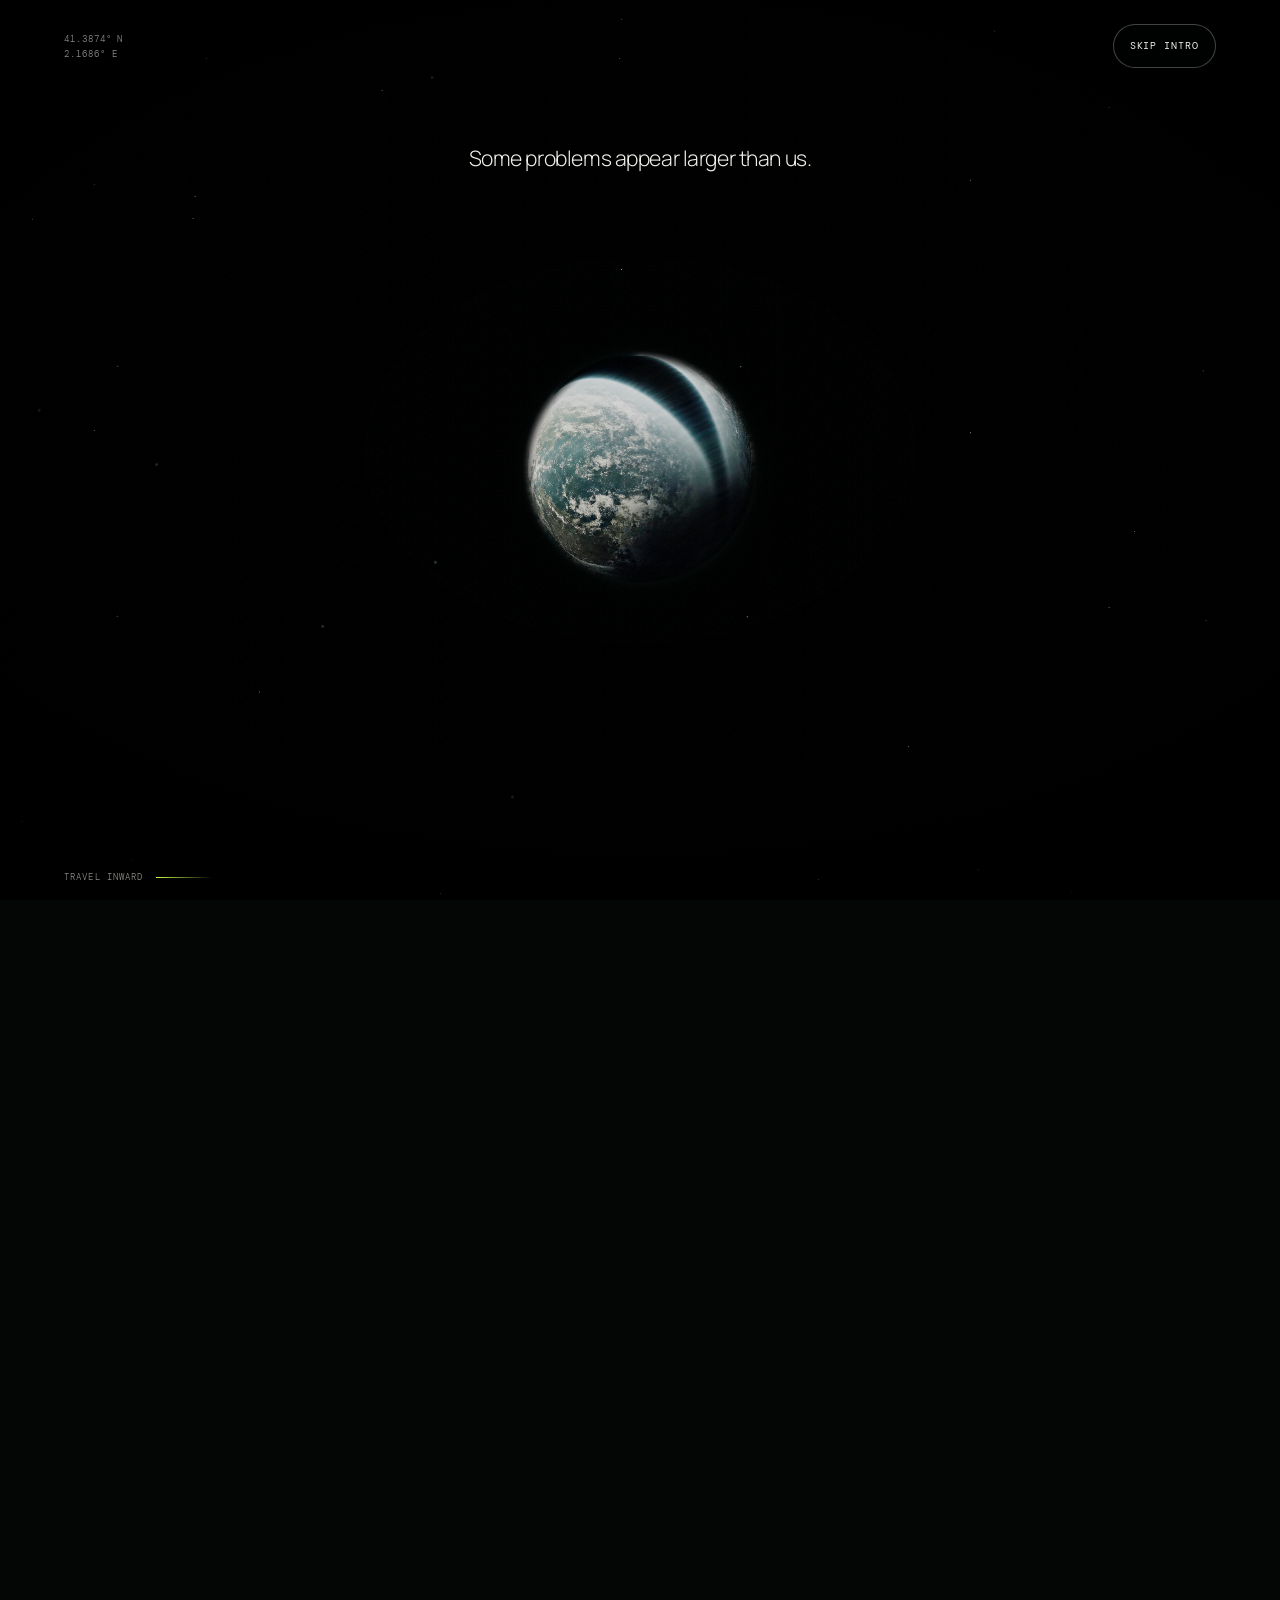
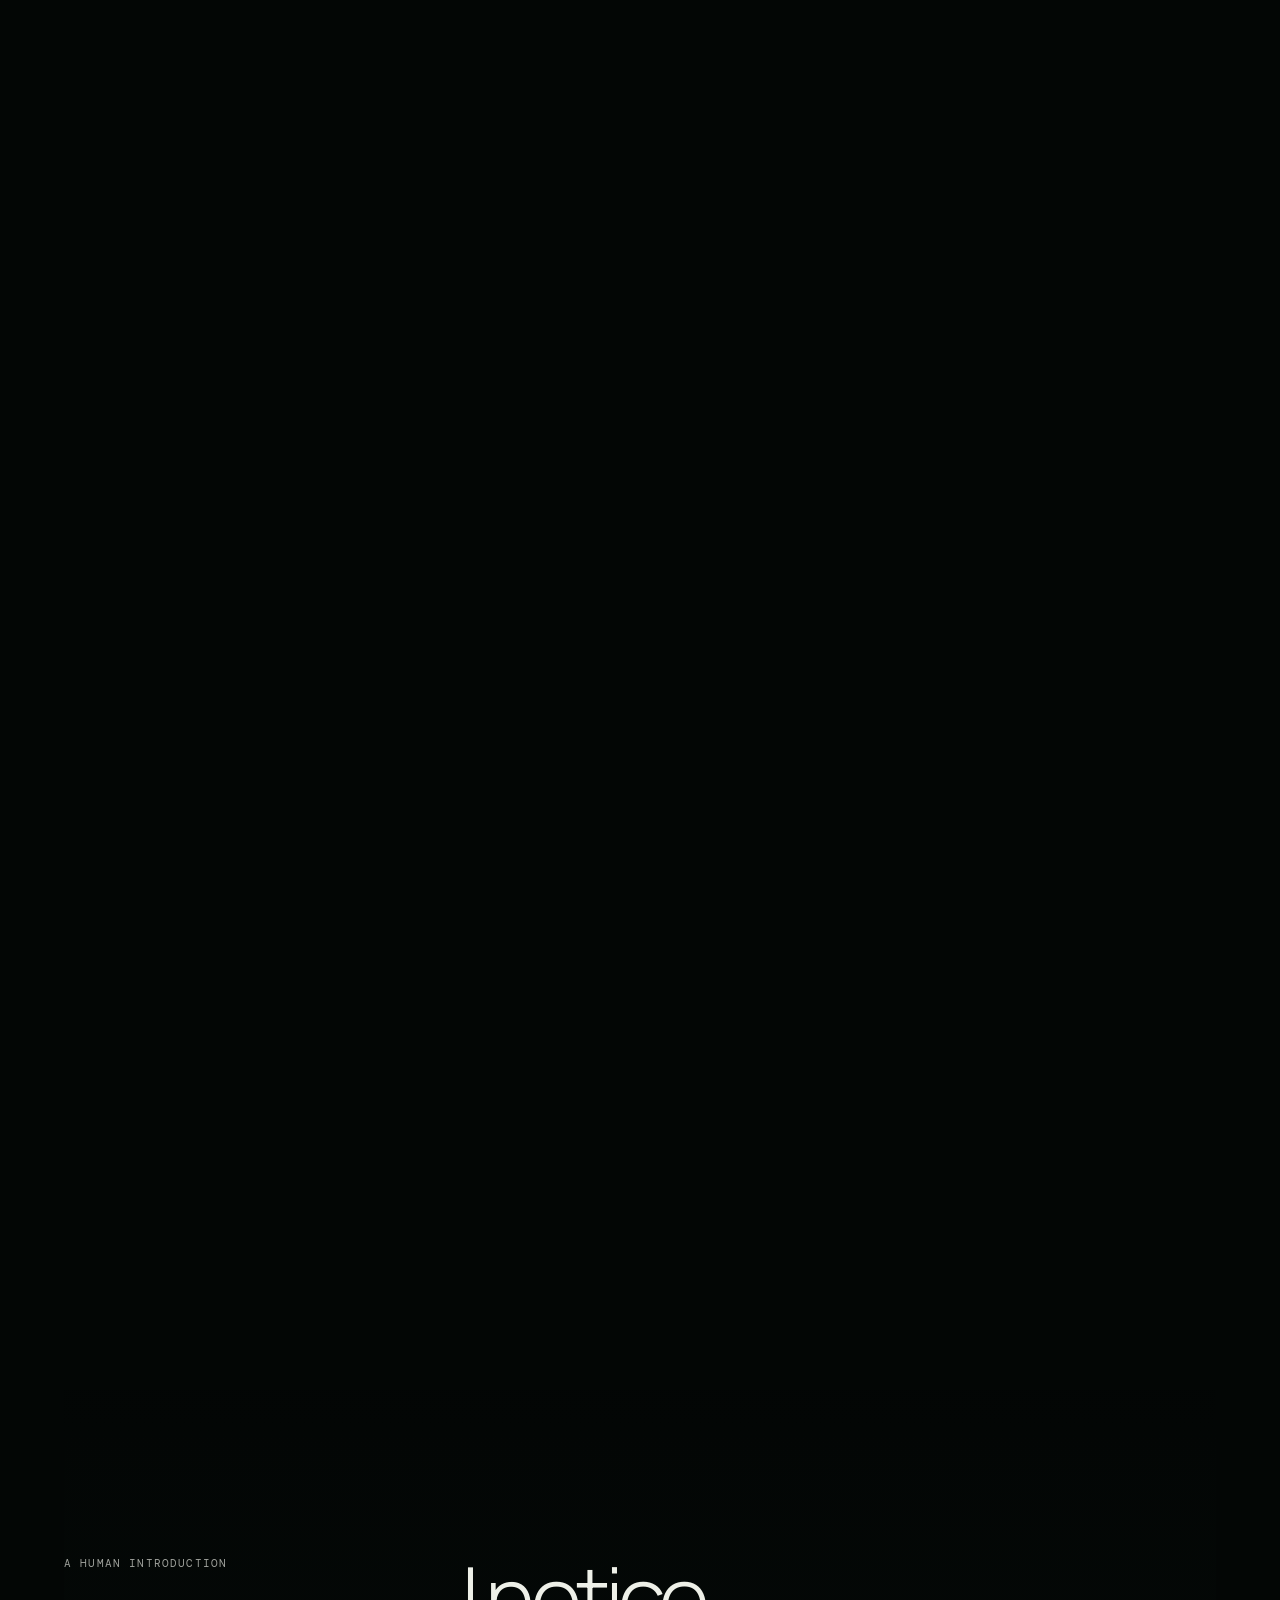
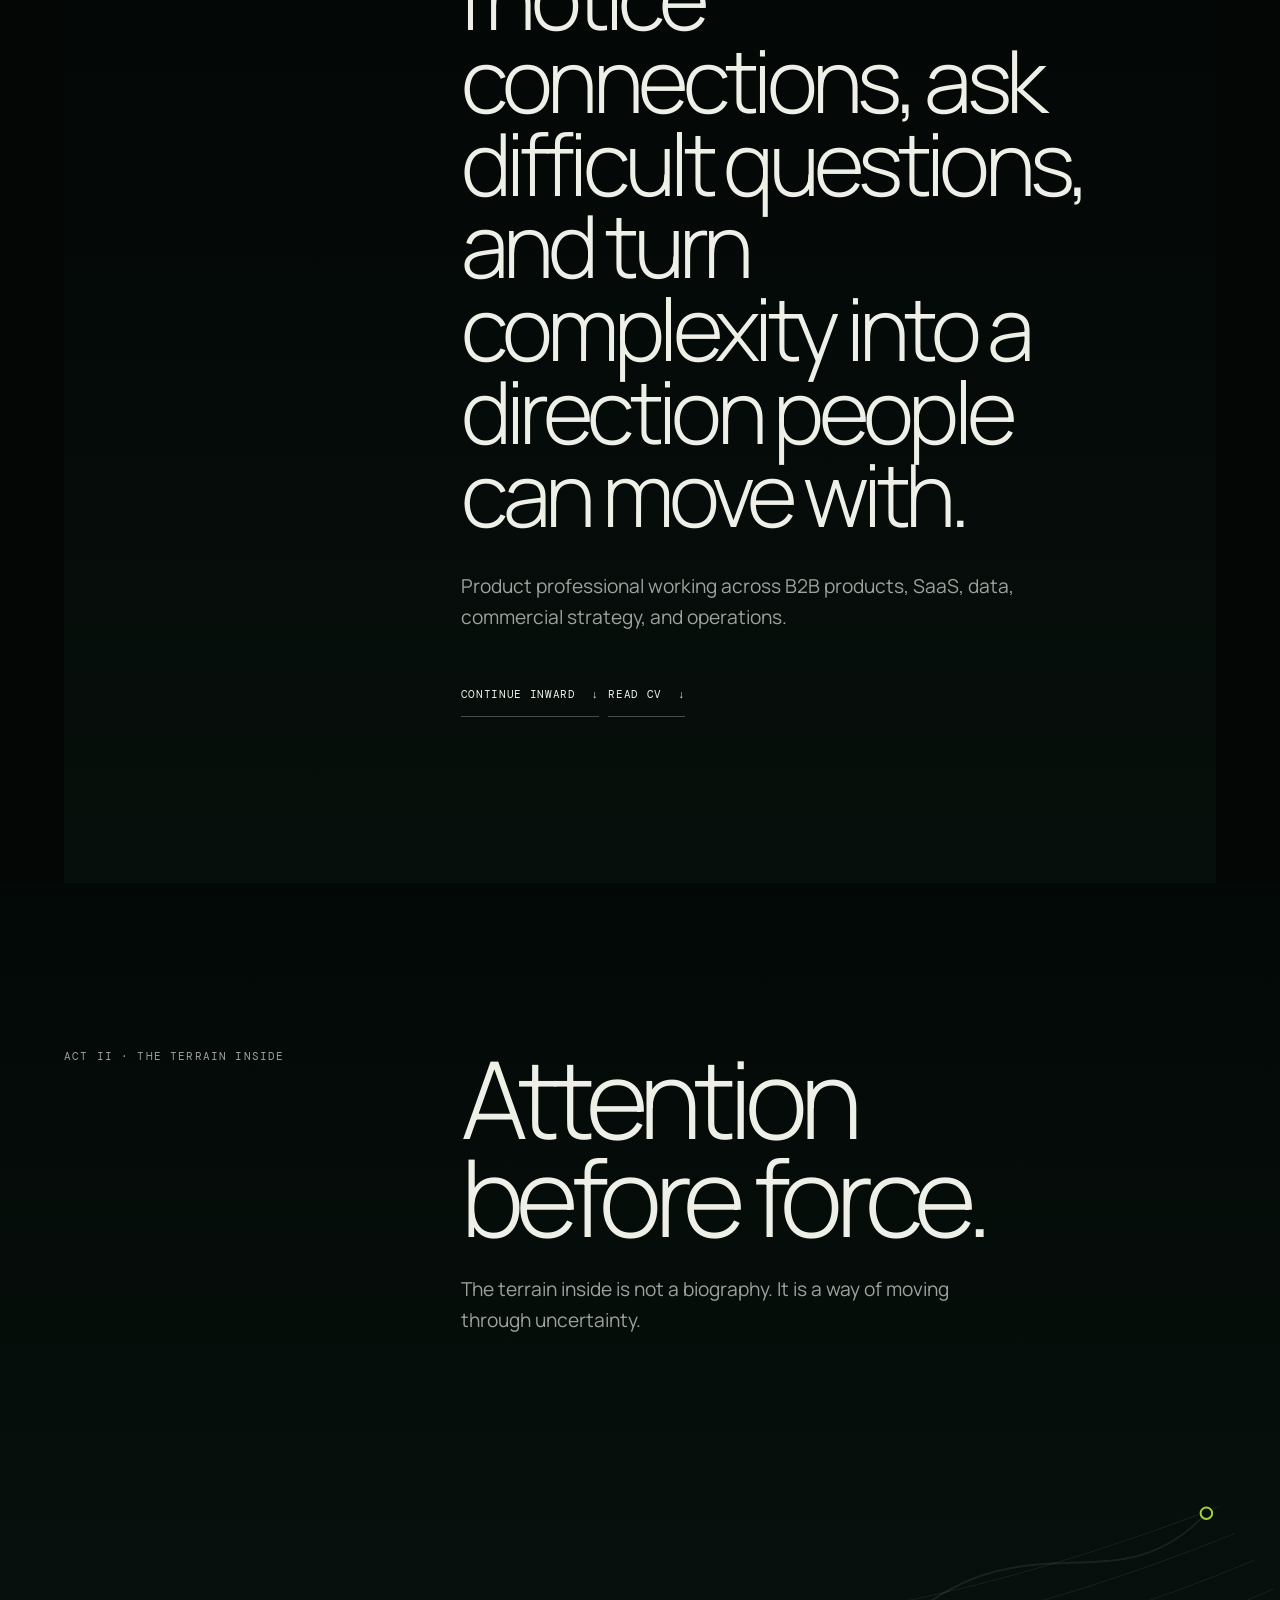
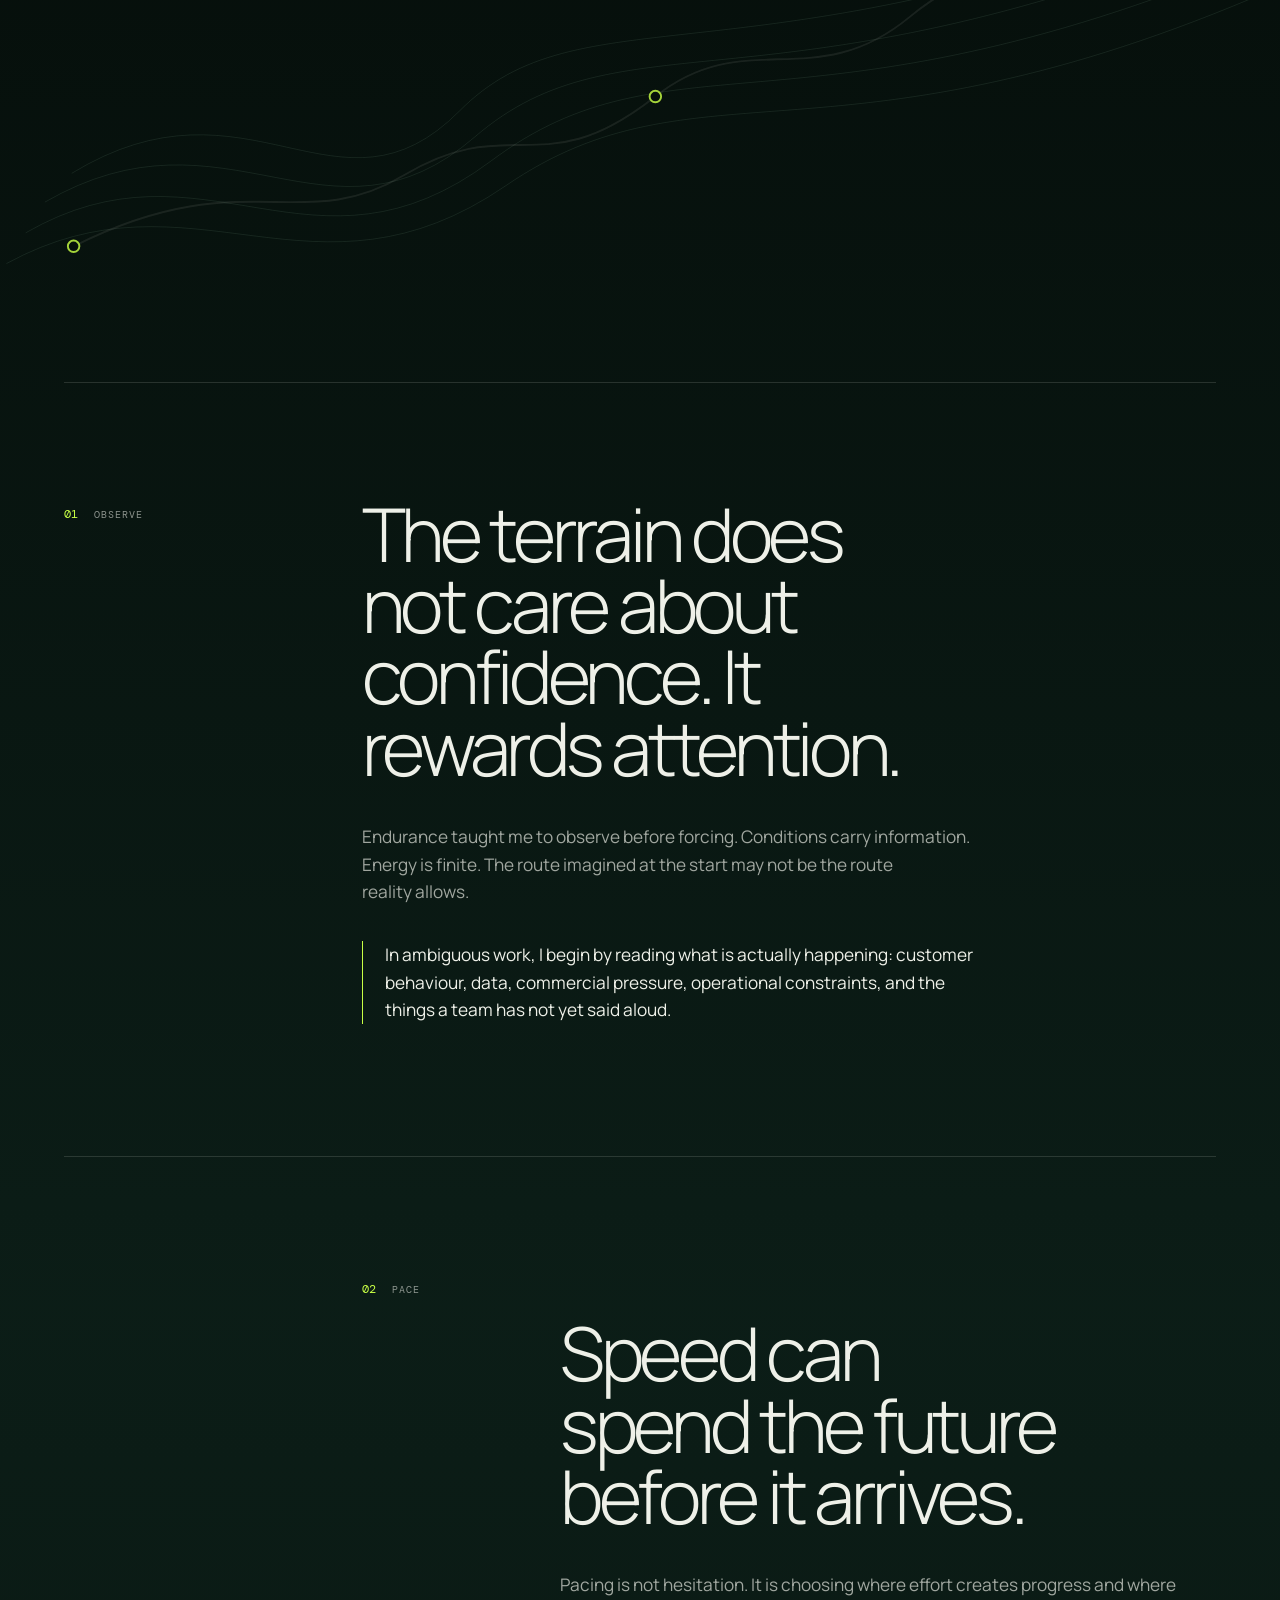
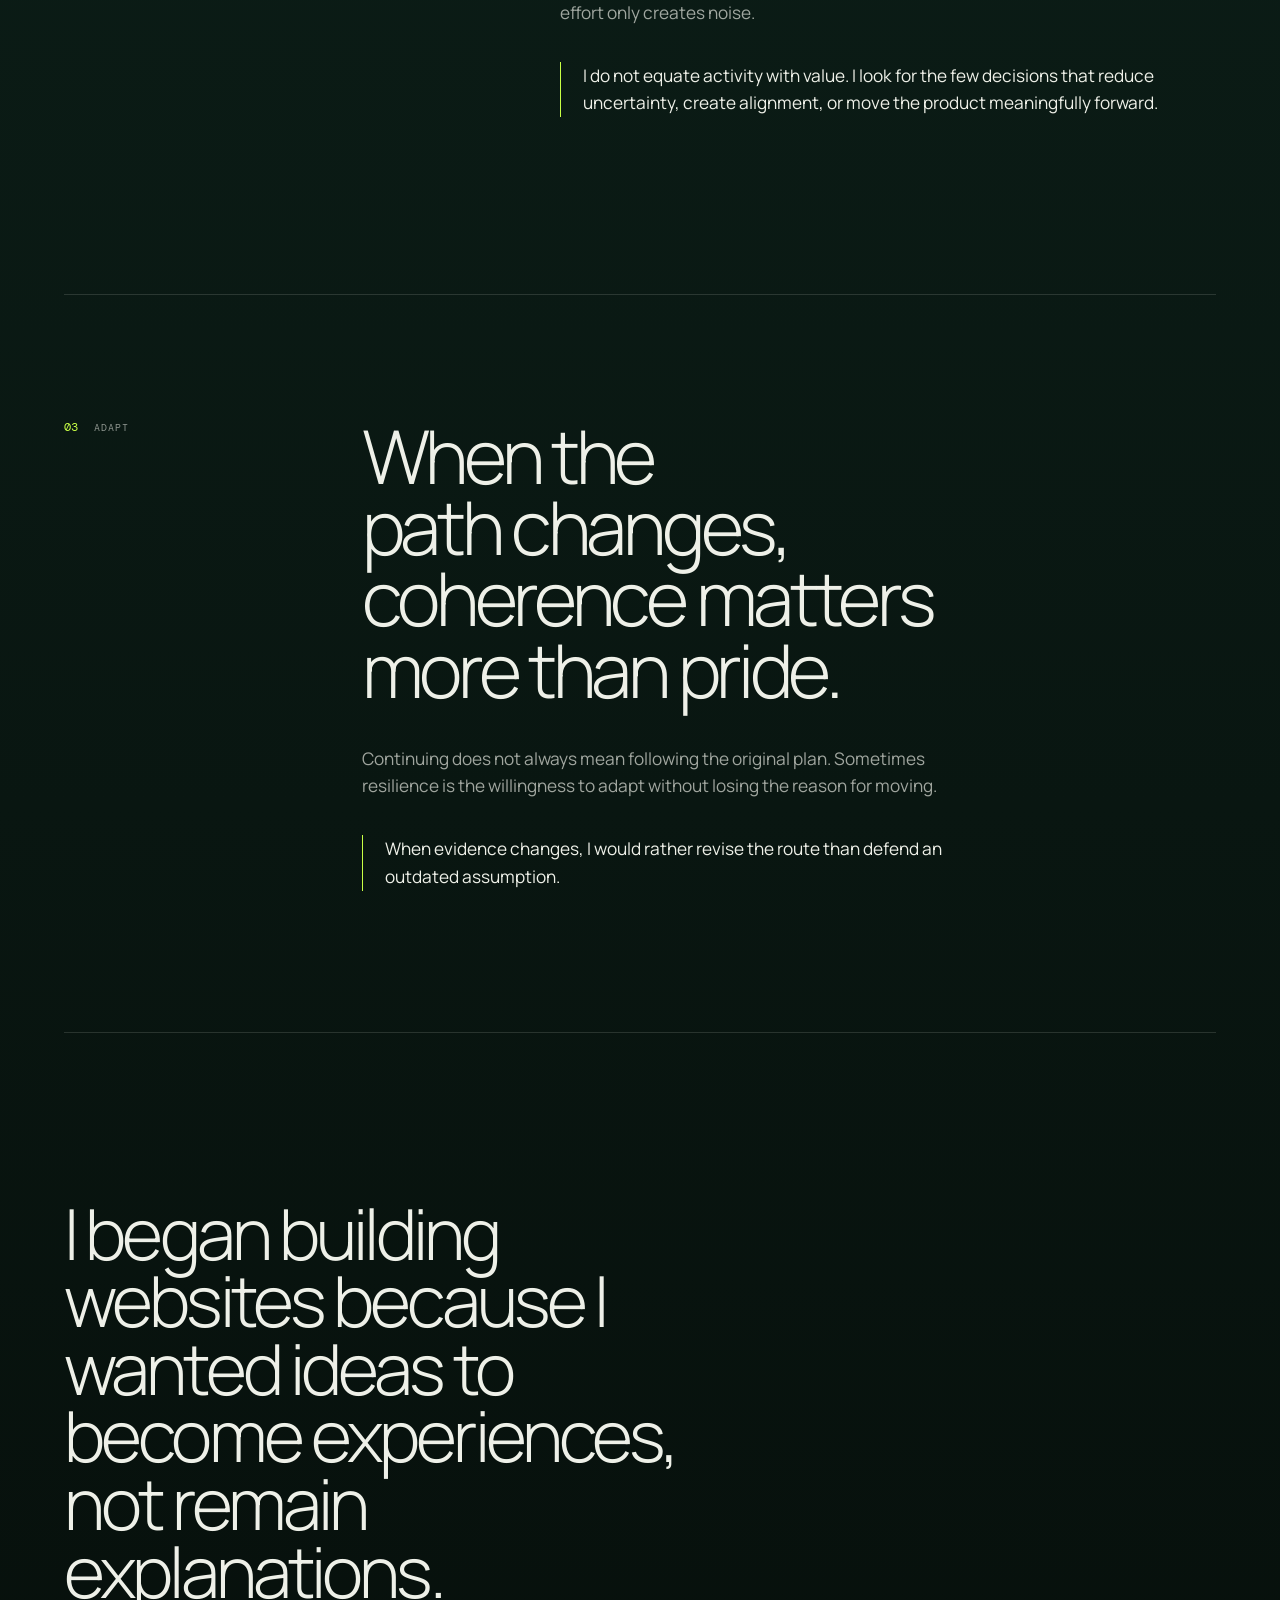
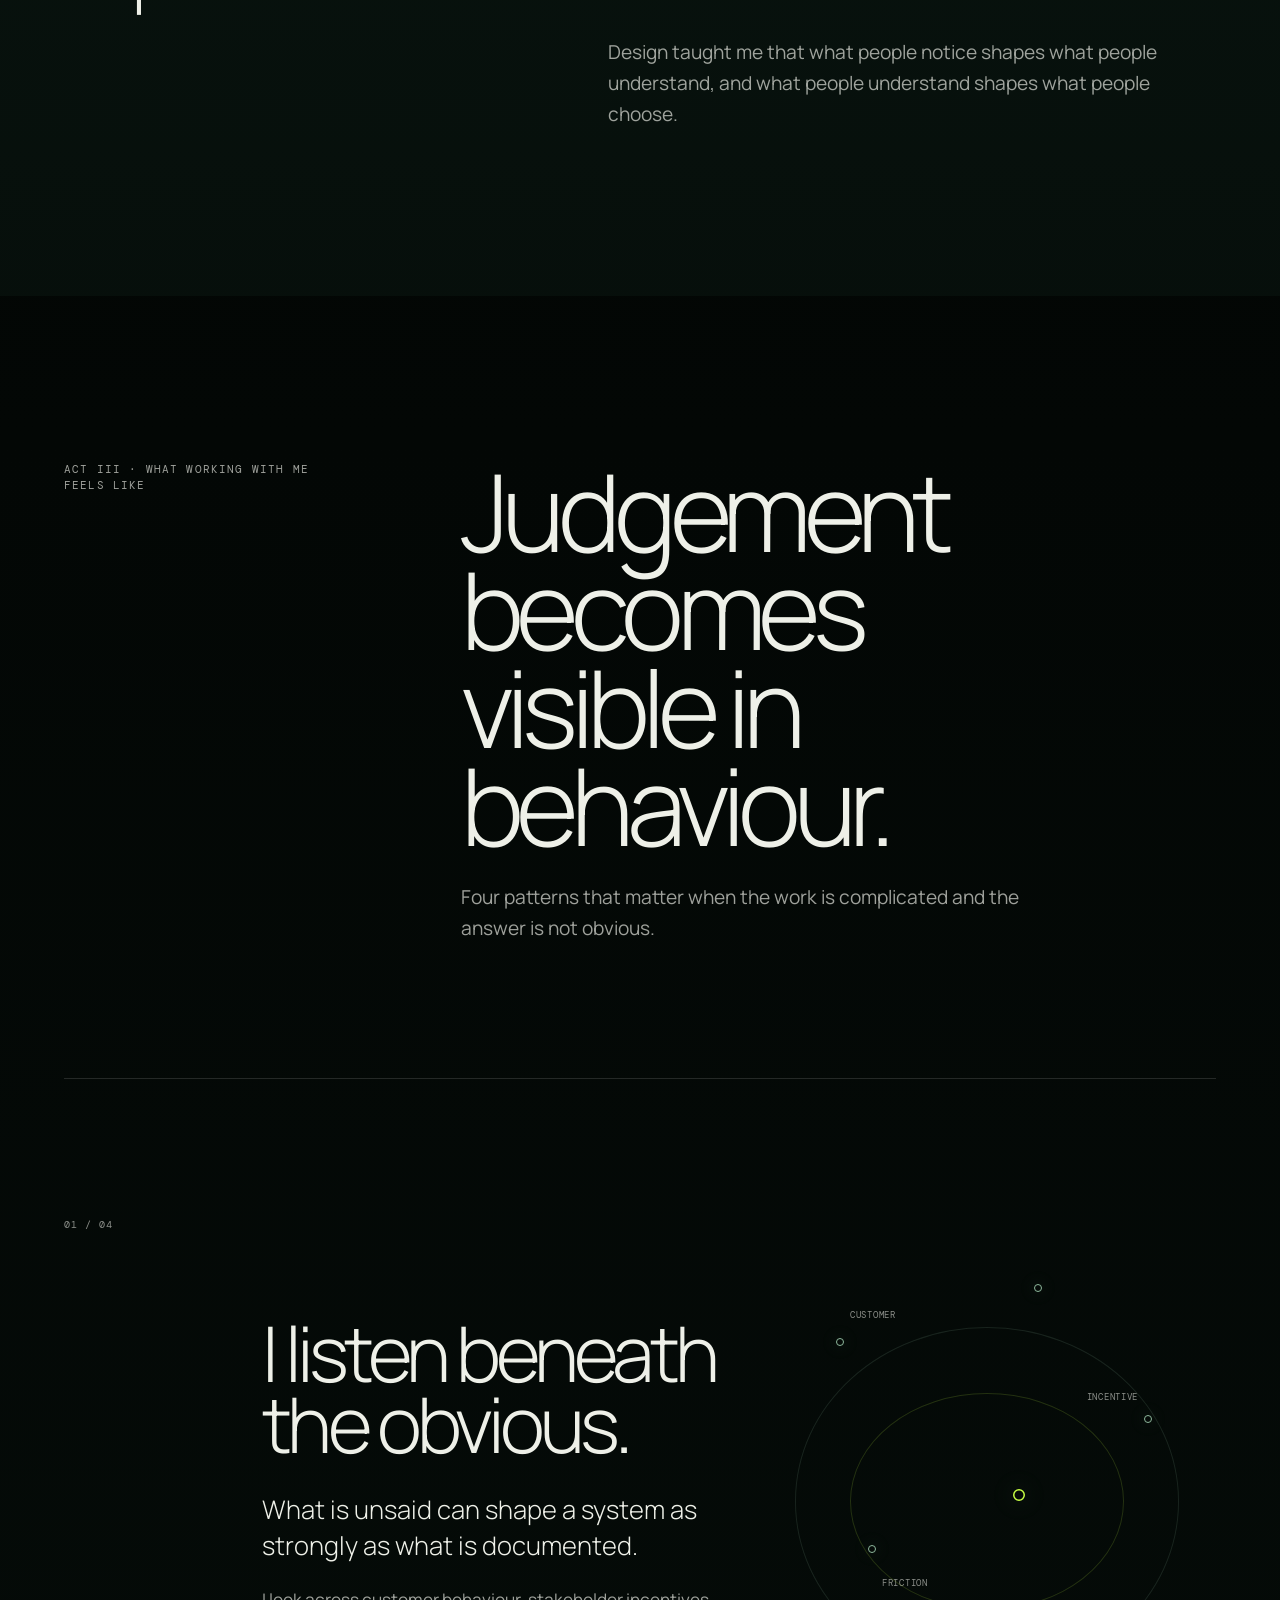
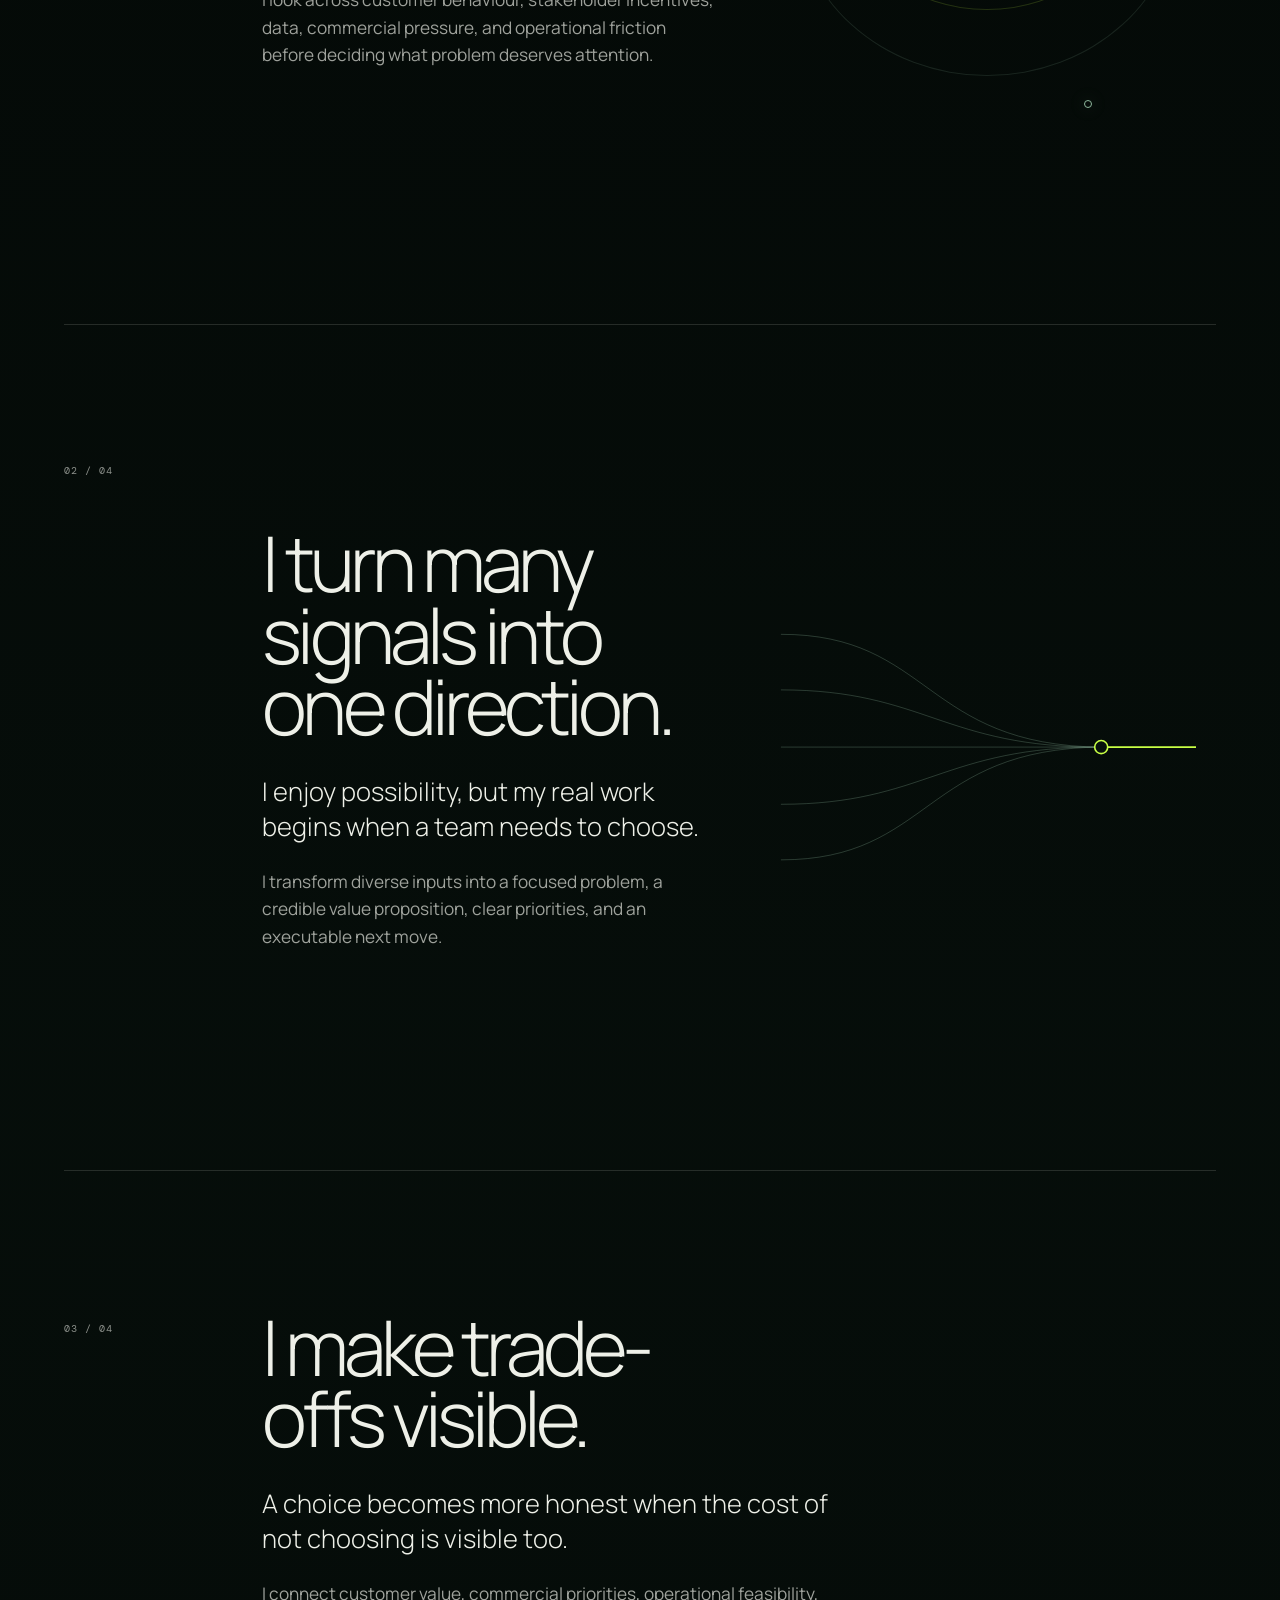
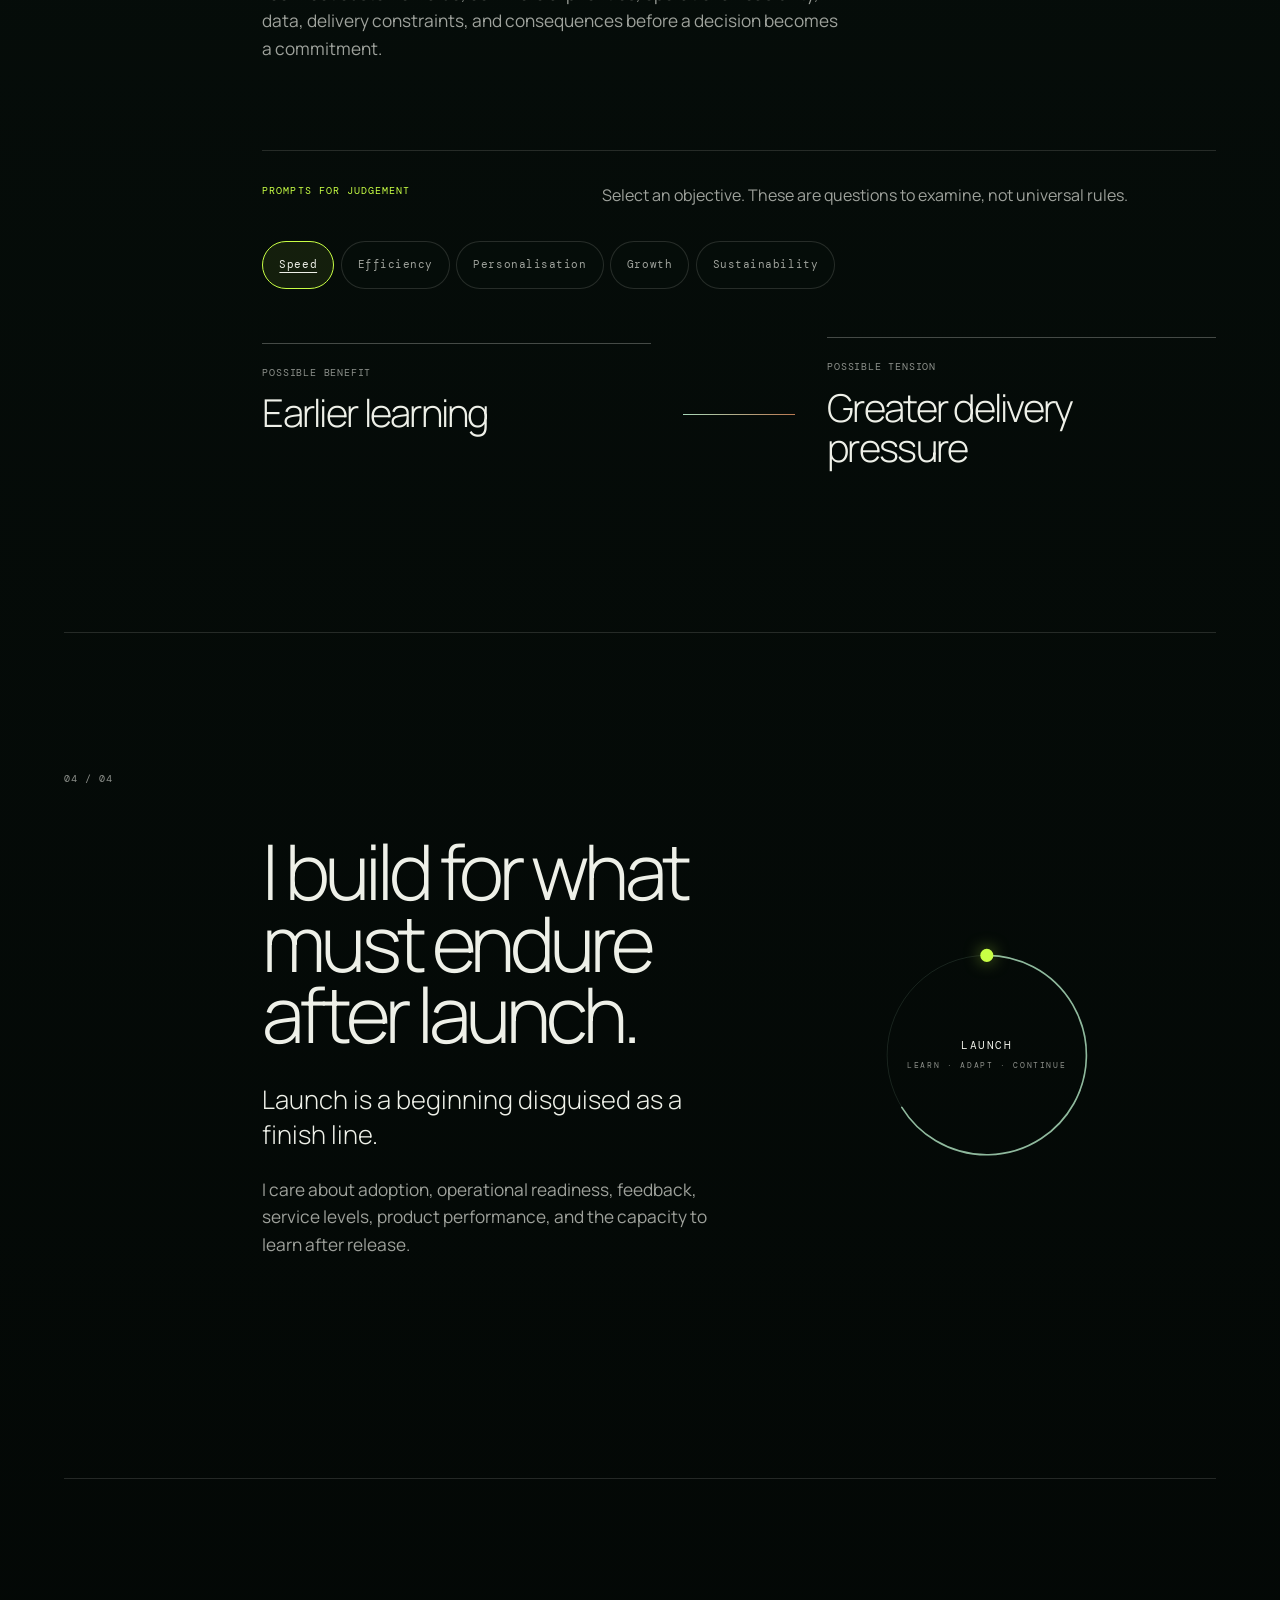
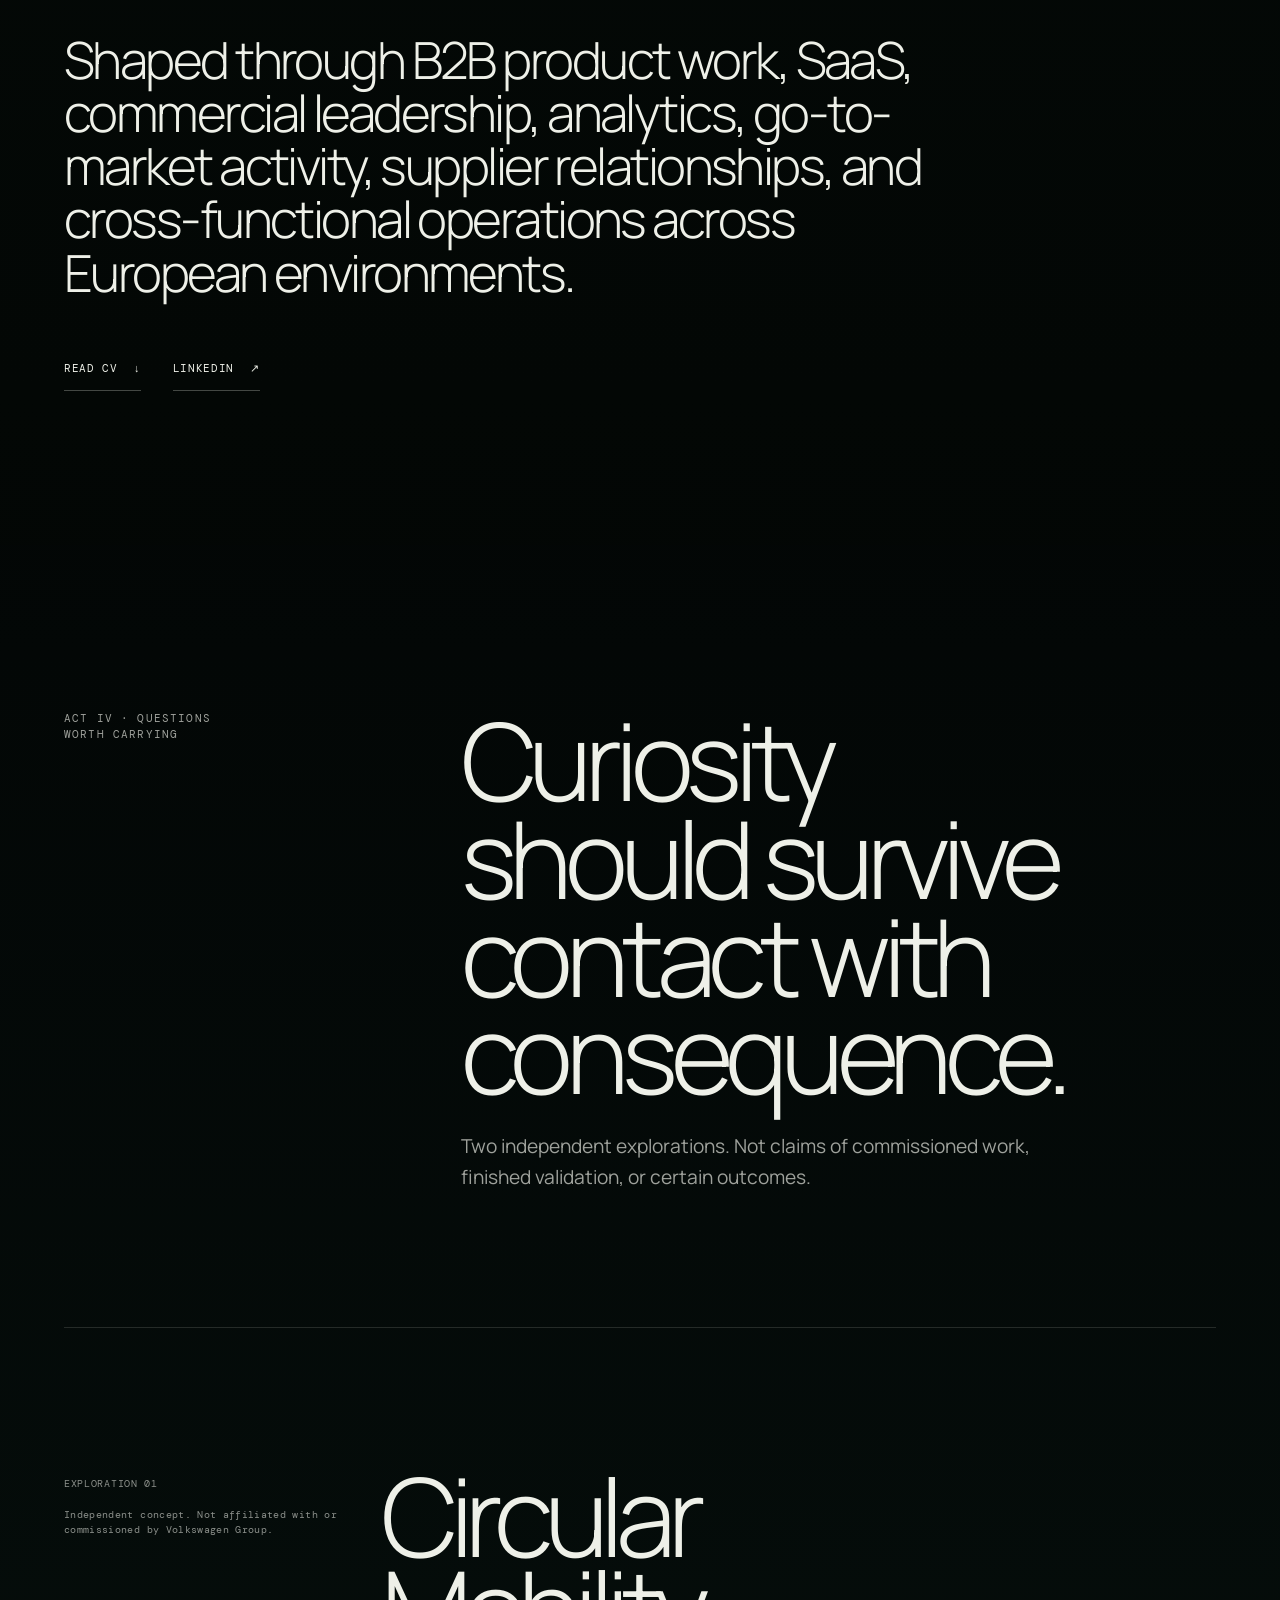
==== commit 25e765a5: "Publish photoreal cinematic portfolio rebuild" ====
--- a/index.html
+++ b/index.html
@@ -1,451 +1,131 @@
 <!doctype html>
-<html lang="en" class="no-js" data-theme="dark" data-theme-choice="system">
+<html lang="en" class="no-js">
 <head>
   <meta charset="utf-8">
   <meta name="viewport" content="width=device-width,initial-scale=1,viewport-fit=cover">
   <title>Cristian Malpica | Product, Systems &amp; Sustainable Innovation</title>
-  <meta name="description" content="A cinematic portfolio by Cristian Malpica, a Barcelona-based product professional exploring systems, endurance, design, human insight, and sustainable innovation.">
-  <meta name="theme-color" content="#050a08">
+  <meta name="description" content="A cinematic personal portfolio by Cristian Malpica, a Barcelona-based product professional connecting human insight, systems thinking, design, data, and responsible innovation.">
+  <meta name="theme-color" content="#030605">
   <link rel="canonical" href="https://cm-uoc.github.io/CMMT/">
   <meta property="og:type" content="website">
   <meta property="og:url" content="https://cm-uoc.github.io/CMMT/">
   <meta property="og:title" content="Cristian Malpica | Product, Systems &amp; Sustainable Innovation">
-  <meta property="og:description" content="A cinematic portfolio exploring systems, endurance, design, human insight, and sustainable innovation.">
+  <meta property="og:description" content="A cinematic portfolio connecting human insight, systems thinking, design, data, and responsible innovation.">
   <meta property="og:image" content="https://cm-uoc.github.io/CMMT/og.png">
   <meta property="og:image:width" content="1200">
   <meta property="og:image:height" content="630">
   <meta property="og:image:alt" content="Cristian Malpica beside an organic sphere that appears as both a planet and a human iris.">
   <meta name="twitter:card" content="summary_large_image">
   <meta name="twitter:title" content="Cristian Malpica | Product, Systems &amp; Sustainable Innovation">
-  <meta name="twitter:description" content="A cinematic portfolio exploring systems, endurance, design, human insight, and sustainable innovation.">
+  <meta name="twitter:description" content="A cinematic portfolio connecting human insight, systems thinking, design, data, and responsible innovation.">
   <meta name="twitter:image" content="https://cm-uoc.github.io/CMMT/og.png">
   <link rel="icon" href="favicon.svg" type="image/svg+xml">
   <link rel="preload" as="image" href="hero-planet-v2.jpg" fetchpriority="high">
+  <link rel="preload" as="image" href="hero-iris-v2.jpg" fetchpriority="high">
+  <link rel="preload" as="image" href="hero-eye-closed-v2.jpg" fetchpriority="high">
   <link rel="preconnect" href="https://fonts.googleapis.com">
   <link rel="preconnect" href="https://fonts.gstatic.com" crossorigin>
-  <link href="https://fonts.googleapis.com/css2?family=DM+Mono:wght@300;400;500&amp;family=Instrument+Serif:ital@0;1&amp;family=Manrope:wght@300;400;500;600&amp;display=swap" rel="stylesheet">
+  <link href="https://fonts.googleapis.com/css2?family=DM+Mono:wght@300;400;500&amp;family=Manrope:wght@300;400;500;600&amp;display=swap" rel="stylesheet">
+  <link rel="stylesheet" href="styles.css">
   <script type="application/ld+json">
-    {"@context":"https://schema.org","@type":"Person","name":"Cristian Malpica","url":"https://cm-uoc.github.io/CMMT/","jobTitle":"Product professional","email":"mailto:cmalpica25@icloud.com","homeLocation":{"@type":"Place","name":"Barcelona, Spain"},"sameAs":["https://linkedin.com/in/cristian-malpica-02551b20a"],"knowsAbout":["Product Management","Systems thinking","Design","Innovation","Sustainability","Data","Mobility","B2B products","SaaS"]}
+    {
+      "@context": "https://schema.org",
+      "@type": "Person",
+      "name": "Cristian Malpica",
+      "url": "https://cm-uoc.github.io/CMMT/",
+      "jobTitle": "Product professional",
+      "email": "mailto:cmalpica25@icloud.com",
+      "homeLocation": { "@type": "Place", "name": "Barcelona, Spain" },
+      "sameAs": ["https://linkedin.com/in/cristian-malpica-02551b20a"],
+      "knowsAbout": ["Product Management", "Systems thinking", "Design", "Innovation", "Sustainability", "Data", "Mobility", "B2B products", "SaaS"]
+    }
   </script>
-  <script>
-    (() => {
-      const root = document.documentElement;
-      const scheme = matchMedia('(prefers-color-scheme: light)');
-      let stored = 'system';
-      try { stored = localStorage.getItem('cm-theme') || 'system'; } catch (_) {}
-      if (!['system', 'light', 'dark'].includes(stored)) stored = 'system';
-      const resolved = stored === 'system' ? (scheme.matches ? 'light' : 'dark') : stored;
-      root.dataset.theme = resolved;
-      root.dataset.themeChoice = stored;
-      root.classList.replace('no-js', 'js');
-
-      addEventListener('DOMContentLoaded', () => {
-        const $ = (selector, scope = document) => scope.querySelector(selector);
-        const $$ = (selector, scope = document) => [...scope.querySelectorAll(selector)];
-        const clamp = (value, min = 0, max = 1) => Math.min(max, Math.max(min, value));
-        const reduced = matchMedia('(prefers-reduced-motion: reduce)');
-        const themeMeta = $('meta[name="theme-color"]');
-        const themeButton = $('[data-theme-toggle]');
-        const choices = ['system', 'light', 'dark'];
-        let themeChoice = root.dataset.themeChoice || 'system';
-
-        const paintTheme = () => {
-          const active = themeChoice === 'system' ? (scheme.matches ? 'light' : 'dark') : themeChoice;
-          root.dataset.theme = active;
-          root.dataset.themeChoice = themeChoice;
-          if (themeMeta) themeMeta.content = active === 'light' ? '#f4f3ed' : '#050a08';
-          if (themeButton) {
-            themeButton.querySelector('[data-theme-label]').textContent = themeChoice[0].toUpperCase() + themeChoice.slice(1);
-            themeButton.setAttribute('aria-label', `Theme: ${themeChoice}. Activate to change theme.`);
-          }
-        };
-        themeButton?.addEventListener('click', () => {
-          themeChoice = choices[(choices.indexOf(themeChoice) + 1) % choices.length];
-          try { localStorage.setItem('cm-theme', themeChoice); } catch (_) {}
-          paintTheme();
-        });
-        scheme.addEventListener?.('change', () => { if (themeChoice === 'system') paintTheme(); });
-        paintTheme();
-
-        const menuToggle = $('[data-menu-toggle]');
-        const siteMenu = $('[data-site-menu]');
-        const closeMenu = (restoreFocus = false) => {
-          root.classList.remove('menu-open');
-          menuToggle?.setAttribute('aria-expanded', 'false');
-          siteMenu?.setAttribute('aria-hidden', 'true');
-          if (siteMenu) siteMenu.inert = true;
-          if (restoreFocus) menuToggle?.focus();
-        };
-        const openMenu = () => {
-          root.classList.add('menu-open');
-          menuToggle?.setAttribute('aria-expanded', 'true');
-          siteMenu?.setAttribute('aria-hidden', 'false');
-          if (siteMenu) siteMenu.inert = false;
-          requestAnimationFrame(() => $('[data-menu-first]', siteMenu)?.focus());
-        };
-        if (siteMenu) siteMenu.inert = true;
-        menuToggle?.addEventListener('click', () => root.classList.contains('menu-open') ? closeMenu() : openMenu());
-        $$('[data-menu-close]').forEach((control) => control.addEventListener('click', () => closeMenu(true)));
-        $$('.site-menu a[href^="#"]').forEach((link) => link.addEventListener('click', () => closeMenu()));
-        addEventListener('keydown', (event) => {
-          if (event.key === 'Escape' && root.classList.contains('menu-open')) closeMenu(true);
-          if (event.key === 'Tab' && root.classList.contains('menu-open') && siteMenu) {
-            const focusable = $$('a[href],button:not([disabled])', siteMenu).filter((item) => !item.closest('[inert]'));
-            if (!focusable.length) return;
-            const first = focusable[0];
-            const last = focusable.at(-1);
-            if (event.shiftKey && document.activeElement === first) { event.preventDefault(); last.focus(); }
-            else if (!event.shiftKey && document.activeElement === last) { event.preventDefault(); first.focus(); }
-          }
-        });
-
-        const prologue = $('.prologue');
-        const stage = $('[data-stage]');
-        const opening = $('[data-opening]');
-        const truth = $('[data-truth]');
-        const recognition = $('[data-recognition]');
-        const nameReveal = $('[data-name-reveal]');
-        const terrain = $('#terrain');
-        const terrainPath = $('[data-terrain-path]');
-        const terrainMarker = $('[data-terrain-marker]');
-        const terrainProgress = $('[data-terrain-progress]');
-        const pageProgress = $('[data-page-progress]');
-        let terrainLength = 0;
-        let documentMax = 1;
-        let prologueActive = Boolean(prologue);
-        let terrainActive = false;
-        let ticking = false;
-
-        $$('.hero-frame').forEach((image) => image.addEventListener('error', () => root.classList.add('hero-media-fallback')));
-
-        const setVisible = (element, visible) => element?.classList.toggle('is-visible', visible);
-        const render = () => {
-          ticking = false;
-          const pageP = clamp(scrollY / documentMax);
-          if (pageProgress) pageProgress.style.transform = `scaleX(${pageP})`;
-
-          if (!reduced.matches && prologueActive && prologue && stage) {
-            const max = prologue.offsetHeight - innerHeight;
-            const p = max > 0 ? clamp(-prologue.getBoundingClientRect().top / max) : 0;
-            const approach = clamp(p / .5);
-            const irisReveal = clamp((p - .31) / .31);
-            const wink = clamp((p - .34) / .24);
-            const winkEase = wink * wink * (3 - 2 * wink);
-            const humanReveal = clamp((p - .6) / .3);
-            const blinkCloseT = clamp((p - .61) / .055);
-            const blinkOpenT = clamp((p - .665) / .115);
-            const blinkClose = blinkCloseT * blinkCloseT * (3 - 2 * blinkCloseT);
-            const blinkOpen = blinkOpenT * blinkOpenT * (3 - 2 * blinkOpenT);
-            const lidOpen = p < .665 ? 1 - blinkClose * .94 : .06 + blinkOpen * .94;
-            stage.style.setProperty('--planet-image-scale', String(.7 + approach * 1.48));
-            stage.style.setProperty('--planet-image-opacity', String(1 - clamp((p - .42) / .24)));
-            stage.style.setProperty('--planet-rotate-x', `${.22 - approach * .38}deg`);
-            stage.style.setProperty('--planet-rotate-y', `${-.32 + approach * .56}deg`);
-            stage.style.setProperty('--planet-depth-y', `${approach * -.65}vh`);
-            stage.style.setProperty('--iris-image-opacity', String(irisReveal));
-            stage.style.setProperty('--iris-image-scale', String(2.32 - humanReveal * 1.24));
-            stage.style.setProperty('--wink-width', `${46 + winkEase * 54 + humanReveal * 18}%`);
-            stage.style.setProperty('--wink-height', `${.7 + winkEase * 57 + humanReveal * 47}%`);
-            stage.style.setProperty('--eye-rotate-x', `${(1 - humanReveal) * -.28}deg`);
-            stage.style.setProperty('--eye-rotate-y', `${(1 - humanReveal) * .22}deg`);
-            stage.style.setProperty('--eye-depth-y', `${(1 - humanReveal) * .55}vh`);
-            stage.style.setProperty('--truth-scale', String((.62 + winkEase * .38) * (1 - humanReveal * .52)));
-            stage.style.setProperty('--lid-presence', String(clamp((p - .56) / .045) * (1 - clamp((p - .82) / .05))));
-            stage.style.setProperty('--lid-top-shift', `${-44 * lidOpen}%`);
-            stage.style.setProperty('--lid-bottom-shift', `${44 * lidOpen}%`);
-            stage.style.setProperty('--eye-opacity', String(humanReveal));
-            stage.style.setProperty('--cue-opacity', String(1 - clamp((p - .7) / .12)));
-            stage.style.setProperty('--atmosphere-shift', `${p * 10}%`);
-            setVisible(opening, p < .34);
-            setVisible(truth, p > .44 && p < .995);
-            setVisible(recognition, p > .62 && p < .84);
-            setVisible(nameReveal, p > .82);
-            root.classList.toggle('intro-complete', p > .98);
-          } else root.classList.add('intro-complete');
-
-          if (terrainActive && terrain && terrainPath && !reduced.matches) {
-            const rect = terrain.getBoundingClientRect();
-            const range = terrain.offsetHeight - innerHeight * .45;
-            const p = range > 0 ? clamp((innerHeight * .6 - rect.top) / range) : 0;
-            terrainPath.style.strokeDashoffset = String(terrainLength * (1 - p));
-            if (terrainMarker && terrainLength) {
-              const point = terrainPath.getPointAtLength(terrainLength * p);
-              terrainMarker.setAttribute('cx', String(point.x));
-              terrainMarker.setAttribute('cy', String(point.y));
-            }
-            if (terrainProgress) terrainProgress.value = Math.round(p * 100);
-          }
-        };
-        const requestTick = () => {
-          if (!ticking) { ticking = true; requestAnimationFrame(render); }
-        };
-        if (terrainPath) {
-          terrainLength = terrainPath.getTotalLength();
-          terrainPath.style.strokeDasharray = String(terrainLength);
-          terrainPath.style.strokeDashoffset = reduced.matches ? '0' : String(terrainLength);
-        }
-        addEventListener('scroll', requestTick, { passive: true });
-        reduced.addEventListener?.('change', () => {
-          if (terrainPath) terrainPath.style.strokeDashoffset = reduced.matches ? '0' : String(terrainLength);
-          requestTick();
-        });
-
-        const motionObserver = new IntersectionObserver((entries) => {
-          entries.forEach((entry) => {
-            entry.target.classList.toggle('is-active', entry.isIntersecting);
-            if (entry.target === prologue) prologueActive = entry.isIntersecting;
-            if (entry.target === terrain) terrainActive = entry.isIntersecting;
-          });
-          requestTick();
-        }, { rootMargin: '15% 0px', threshold: 0 });
-        [prologue, terrain].filter(Boolean).forEach((element) => motionObserver.observe(element));
-
-        const measureDocument = () => {
-          documentMax = Math.max(1, document.documentElement.scrollHeight - innerHeight);
-          requestTick();
-        };
-        if ('ResizeObserver' in window) new ResizeObserver(measureDocument).observe(document.body);
-        addEventListener('resize', measureDocument, { passive: true });
-        document.fonts?.ready.then(measureDocument);
-
-        const introTarget = $('#meaning');
-        $('[data-skip-intro]')?.addEventListener('click', () => {
-          if (!introTarget) return;
-          introTarget.focus({ preventScroll: true });
-          introTarget.scrollIntoView({ behavior: reduced.matches ? 'auto' : 'smooth', block: 'start' });
-        });
-
-        const revealItems = $$('.reveal');
-        if ('IntersectionObserver' in window && !reduced.matches) {
-          const revealObserver = new IntersectionObserver((entries, observer) => {
-            entries.filter((entry) => entry.isIntersecting).sort((a, b) => a.boundingClientRect.top - b.boundingClientRect.top).forEach((entry, index) => {
-              entry.target.style.setProperty('--reveal-delay', `${Math.min(index, 4) * 55}ms`);
-              entry.target.classList.add('is-revealed');
-              observer.unobserve(entry.target);
-            });
-          }, { threshold: .05, rootMargin: '0px 0px -12% 0px' });
-          revealItems.forEach((item) => revealObserver.observe(item));
-        } else revealItems.forEach((item) => item.classList.add('is-revealed'));
-
-        const railLinks = $$('[data-chapter-link]');
-        const chapters = $$('main section[id]').filter((section) => railLinks.some((link) => link.hash === `#${section.id}`));
-        if ('IntersectionObserver' in window) {
-          const chapterState = new Map();
-          const chapterObserver = new IntersectionObserver((entries) => {
-            entries.forEach((entry) => chapterState.set(entry.target, entry));
-            const currentEntry = [...chapterState.values()].filter((entry) => entry.isIntersecting).sort((a, b) => Math.abs(a.boundingClientRect.top - innerHeight * .45) - Math.abs(b.boundingClientRect.top - innerHeight * .45))[0];
-            if (!currentEntry) return;
-            railLinks.forEach((link) => {
-              const current = link.hash === `#${currentEntry.target.id}`;
-              link.classList.toggle('is-current', current);
-              if (current) link.setAttribute('aria-current', 'location'); else link.removeAttribute('aria-current');
-            });
-          }, { rootMargin: '-38% 0px -50% 0px', threshold: 0 });
-          chapters.forEach((chapter) => chapterObserver.observe(chapter));
-        }
-        measureDocument();
-        requestTick();
-      });
-    })();
-  </script>
-  <style>
-    :root {
-      --void: #050a08; --surface: #0b1511; --text: #eef0e8; --muted: rgba(238,240,232,.68); --faint: rgba(238,240,232,.48); --line: rgba(238,240,232,.15); --line-strong: rgba(238,240,232,.3); --paper: #0b1511; --paper-ink: #eef0e8; --forest: #0f2c23; --lime: #c8ff45; --mint: #a8e8d0; --water: #77d4dc; --clay: #e2a77d; --warm-white: #fffef8; --display: Manrope, Arial, sans-serif; --cinema: "Instrument Serif", Georgia, serif; --mono: "DM Mono", ui-monospace, monospace; --ease: cubic-bezier(.22,.8,.24,1); --gutter: clamp(1.25rem,5vw,5.5rem); --content: 82rem; color-scheme: dark;
-    }
-    [data-theme="light"] { --surface:#fffef8; --text:#0a1713; --muted:rgba(10,23,19,.7); --faint:rgba(10,23,19,.5); --line:rgba(10,23,19,.16); --line-strong:rgba(10,23,19,.32); --paper:#f4f3ed; --paper-ink:#0a1713; color-scheme:light; }
-    * { box-sizing: border-box; }
-    html { scroll-behavior: smooth; background: var(--void); }
-    body { margin:0; min-width:320px; overflow-x:hidden; background:var(--surface); color:var(--text); font-family:var(--display); font-size:16px; line-height:1.55; text-rendering:optimizeLegibility; }
-    a,button,summary { color:inherit; font:inherit; } a { text-decoration-thickness:1px; text-underline-offset:.28em; } button { border:0; } ::selection { background:var(--lime); color:#07100c; } :focus-visible { outline:2px solid var(--lime); outline-offset:4px; }
-    .sr-only { position:absolute!important; width:1px!important; height:1px!important; padding:0!important; margin:-1px!important; overflow:hidden!important; clip:rect(0,0,0,0)!important; white-space:nowrap!important; border:0!important; }
-    .skip-link { position:fixed; z-index:200; top:1rem; left:1rem; min-height:44px; display:grid; place-items:center; transform:translateY(-180%); padding:.7rem 1rem; border-radius:999px; background:var(--lime); color:#07100c; font:500 .74rem/1 var(--mono); text-decoration:none; transition:transform .2s; } .skip-link:focus { transform:none; }
-    .page-progress { position:fixed; z-index:110; top:0; left:0; width:100%; height:2px; transform:scaleX(0); transform-origin:left; background:var(--lime); }
-    .site-header { position:fixed; z-index:150; inset:0 0 auto; display:grid; grid-template-columns:1fr auto 1fr; align-items:center; min-height:68px; padding:.65rem var(--gutter); color:#eef0e8; background:linear-gradient(to bottom,rgba(5,10,8,.94),rgba(5,10,8,.62) 72%,transparent); pointer-events:none; } .site-header>* { pointer-events:auto; }
-    .brand { justify-self:start; display:grid; place-items:center; width:44px; height:44px; border:1px solid rgba(238,240,232,.32); border-radius:50%; font:500 .72rem/1 var(--mono); letter-spacing:.06em; text-decoration:none; }
-    .coordinates { margin:0; font:400 .64rem/1.4 var(--mono); letter-spacing:.1em; text-transform:uppercase; color:rgba(238,240,232,.68); }
-    .header-actions { justify-self:end; display:flex; align-items:center; gap:.55rem; }
-    .theme-toggle,.menu-toggle { min-height:44px; padding:.55rem .9rem; border:1px solid rgba(238,240,232,.25); border-radius:999px; background:rgba(5,10,8,.66); color:#eef0e8; cursor:pointer; font:400 .66rem/1 var(--mono); letter-spacing:.06em; text-transform:uppercase; } .theme-toggle:hover,.theme-toggle:focus-visible,.menu-toggle:hover,.menu-toggle:focus-visible { border-color:var(--lime); } .no-js .theme-toggle,.no-js .menu-toggle,.no-js .site-menu { display:none; }
-    .menu-toggle { display:inline-flex; align-items:center; gap:.65rem; padding-inline:1rem; } .menu-toggle i,.menu-toggle i::before { content:""; display:block; width:.9rem; height:1px; background:currentColor; transition:transform .3s var(--ease); } .menu-toggle i::before { transform:translateY(.28rem); } .menu-open .menu-toggle i { transform:rotate(45deg); } .menu-open .menu-toggle i::before { transform:rotate(90deg); }
-    .site-menu { position:fixed; z-index:140; inset:0; visibility:hidden; pointer-events:none; color:#eef0e8; } .menu-open { overflow:hidden; } .menu-open .site-menu { visibility:visible; pointer-events:auto; }
-    .menu-backdrop { position:absolute; inset:0; width:100%; background:rgba(0,0,0,.72); opacity:0; cursor:pointer; transition:opacity .45s var(--ease); backdrop-filter:blur(12px); } .menu-open .menu-backdrop { opacity:1; }
-    .menu-panel { position:absolute; inset:0 0 0 auto; width:min(44rem,100%); display:grid; grid-template-rows:auto 1fr auto; padding:clamp(1.2rem,4vw,3rem); background:radial-gradient(circle at 90% 5%,rgba(119,212,220,.13),transparent 30%),#07100c; border-left:1px solid rgba(238,240,232,.14); transform:translateX(102%); transition:transform .55s var(--ease); overflow:auto; overscroll-behavior:contain; } .menu-open .menu-panel { transform:none; }
-    .menu-head,.menu-foot { display:flex; align-items:center; justify-content:space-between; gap:1rem; border-bottom:1px solid rgba(238,240,232,.14); } .menu-head { padding-bottom:1.2rem; } .menu-head p { margin:0; font:400 .68rem/1 var(--mono); letter-spacing:.1em; text-transform:uppercase; color:rgba(238,240,232,.6); } .menu-close { min-height:44px; padding:.4rem .2rem; background:transparent; color:#eef0e8; cursor:pointer; font:400 .68rem/1 var(--mono); letter-spacing:.08em; text-transform:uppercase; } .menu-close span { display:inline-block; margin-left:.45rem; font-size:1.2rem; }
-    .menu-nav { align-self:center; padding-block:clamp(2rem,7vh,5rem); } .menu-nav ol { display:grid; gap:.25rem; margin:0; padding:0; list-style:none; } .menu-nav a { display:grid; grid-template-columns:2.5rem minmax(0,1fr); gap:1rem; align-items:baseline; min-height:58px; padding:.65rem 0; border-bottom:1px solid rgba(238,240,232,.1); text-decoration:none; transition:color .25s,padding .3s var(--ease); } .menu-nav a:hover,.menu-nav a:focus-visible,.menu-nav a.is-current { color:var(--lime); padding-left:.5rem; } .menu-nav a span { font:400 .62rem/1 var(--mono); color:rgba(238,240,232,.42); } .menu-nav a strong { font:400 clamp(1.8rem,4.4vw,3.8rem)/.95 var(--cinema); letter-spacing:-.025em; }
-    .menu-foot { padding-top:1.2rem; border-top:1px solid rgba(238,240,232,.14); border-bottom:0; } .menu-foot a { min-height:44px; display:inline-flex; align-items:center; gap:.6rem; font:400 .68rem/1 var(--mono); letter-spacing:.05em; text-transform:uppercase; text-decoration:none; }
-    .chapter-rail { position:fixed; z-index:90; top:50%; right:clamp(.7rem,1.6vw,1.8rem); transform:translateY(-50%); padding:.3rem; border:1px solid rgba(238,240,232,.12); border-radius:1rem; background:rgba(5,10,8,.88); } .chapter-rail ul { display:grid; gap:.2rem; margin:0; padding:0; list-style:none; } .chapter-rail a { display:flex; flex-direction:row-reverse; align-items:center; gap:.6rem; min-width:44px; min-height:44px; text-decoration:none; color:rgba(238,240,232,.68); } .chapter-rail a::before { content:""; flex:0 0 auto; width:5px; height:5px; border:1px solid currentColor; border-radius:50%; transition:transform .3s var(--ease),background .3s; } .chapter-rail span { opacity:0; transform:translateX(.4rem); text-align:right; font:400 .62rem/1 var(--mono); letter-spacing:.08em; text-transform:uppercase; transition:.3s var(--ease); } .chapter-rail a:hover span,.chapter-rail a:focus-visible span,.chapter-rail a.is-current span { opacity:1; transform:none; } .chapter-rail a.is-current { color:var(--lime); } .chapter-rail a.is-current::before { background:currentColor; transform:scale(1.6); }
-    main { position:relative; }
-    .prologue { --planet-image-scale:.7; --planet-image-opacity:1; --planet-rotate-x:.22deg; --planet-rotate-y:-.32deg; --planet-depth-y:0vh; --iris-image-opacity:0; --iris-image-scale:2.32; --wink-width:46%; --wink-height:.7%; --eye-rotate-x:-.28deg; --eye-rotate-y:.22deg; --eye-depth-y:.55vh; --truth-scale:1; --lid-presence:0; --lid-top-shift:-44%; --lid-bottom-shift:44%; --eye-opacity:0; min-height:350vh; background:var(--void); color:#eef0e8; }
-    .cinematic-stage { position:sticky; top:0; height:100svh; overflow:hidden; display:grid; place-items:center; isolation:isolate; background:radial-gradient(circle at 50% var(--atmosphere-shift,20%),rgba(45,93,71,.24),transparent 35%),var(--void); contain:paint; }
-    .cinematic-stage::after { content:""; position:absolute; inset:0; z-index:-1; background:radial-gradient(ellipse at center,transparent 34%,rgba(0,0,0,.08) 55%,rgba(0,0,0,.82) 100%),linear-gradient(to bottom,rgba(0,0,0,.25),transparent 22%,transparent 74%,rgba(0,0,0,.42)); pointer-events:none; }
-    .hero-media { position:absolute; z-index:-2; inset:0; overflow:hidden; perspective:1400px; transform-style:preserve-3d; background:#010201; }
-    .hero-frame { position:absolute; inset:-2%; width:104%; height:104%; object-fit:cover; object-position:center; backface-visibility:hidden; will-change:transform,opacity; }
-    .hero-frame--planet { opacity:var(--planet-image-opacity); transform:translate3d(0,var(--planet-depth-y),-12px) rotateX(var(--planet-rotate-x)) rotateY(var(--planet-rotate-y)) scale(var(--planet-image-scale)); transform-origin:50% 50%; }
-    .hero-frame--iris { opacity:var(--iris-image-opacity); transform:translate3d(0,var(--eye-depth-y),16px) rotateX(var(--eye-rotate-x)) rotateY(var(--eye-rotate-y)) scale(var(--iris-image-scale)); transform-origin:50% 50%; clip-path:ellipse(var(--wink-width) var(--wink-height) at 50% 50%); }
-    .hero-media::after { content:""; position:absolute; inset:0; background:radial-gradient(circle at 50% 48%,transparent 28%,rgba(1,3,2,.16) 58%,rgba(1,3,2,.55) 100%); pointer-events:none; }
-    .eyelids { position:absolute; z-index:2; inset:0; opacity:var(--lid-presence); overflow:hidden; pointer-events:none; }
-    .eyelids::before,.eyelids::after { content:""; position:absolute; left:-8%; width:116%; height:100%; background:linear-gradient(to bottom,#020302 48%,#0a0705 84%,#24160f 100%); will-change:transform; }
-    .eyelids::before { top:-50%; border-radius:0 0 50% 50% / 0 0 15% 15%; box-shadow:inset 0 -1px rgba(238,240,232,.14),0 1.5rem 3rem rgba(0,0,0,.7); transform:translate3d(0,var(--lid-top-shift),0); }
-    .eyelids::after { bottom:-50%; border-radius:50% 50% 0 0 / 15% 15% 0 0; box-shadow:inset 0 1px rgba(238,240,232,.1),0 -1.5rem 3rem rgba(0,0,0,.7); transform:translate3d(0,var(--lid-bottom-shift),0); }
-    .intro-copy { position:absolute; z-index:1; inset:0; display:grid; place-items:center; padding:var(--gutter); text-align:center; pointer-events:none; } .intro-line { position:absolute; max-width:16ch; margin:0; opacity:0; transform:translateY(1rem); transition:opacity .7s var(--ease),transform .7s var(--ease); } .intro-line.is-visible { opacity:1; transform:none; } .intro-opening { top:17vh; max-width:30rem; font-size:clamp(1rem,2vw,1.35rem); font-weight:300; letter-spacing:.015em; } .intro-truth { max-width:min(16ch,78vw); transform:translateY(1rem) scale(var(--truth-scale)); transform-origin:50% 50%; transition:opacity .45s var(--ease); font-size:clamp(2.5rem,6.5vw,7rem); font-weight:300; line-height:.94; letter-spacing:-.06em; text-wrap:balance; text-shadow:0 .1em 1em #000; } .intro-truth.is-visible { opacity:1; transform:scale(var(--truth-scale)); } .intro-recognition { bottom:18vh; max-width:32rem; font:400 clamp(.72rem,1.1vw,.9rem)/1.7 var(--mono); letter-spacing:.09em; text-transform:uppercase; color:rgba(238,240,232,.72); }
-    .name-reveal { position:absolute; inset:auto var(--gutter) clamp(2rem,8vh,5.5rem); display:flex; justify-content:space-between; gap:2rem; align-items:end; opacity:0; transform:translateY(1rem); transition:1s var(--ease); pointer-events:none; } .name-reveal.is-visible { opacity:1; transform:none; } .name-reveal strong { font-size:clamp(3.6rem,11vw,10.5rem); font-weight:400; line-height:.78; letter-spacing:-.07em; } .name-reveal span { max-width:29rem; text-align:right; font:400 clamp(.68rem,1.1vw,.9rem)/1.65 var(--mono); letter-spacing:.07em; text-transform:uppercase; color:rgba(238,240,232,.75); }
-    .scroll-cue { position:absolute; left:var(--gutter); bottom:1.4rem; font:400 .62rem/1 var(--mono); letter-spacing:.12em; text-transform:uppercase; color:rgba(238,240,232,.55); writing-mode:vertical-rl; } .scroll-cue::after { content:""; display:inline-block; width:1px; height:3rem; margin-top:.8rem; background:linear-gradient(var(--lime),transparent); }
-    .skip-intro { position:absolute; z-index:3; right:var(--gutter); top:5.2rem; min-height:44px; padding:.6rem 1rem; border:1px solid rgba(238,240,232,.2); border-radius:999px; background:rgba(5,10,8,.35); color:#eef0e8; cursor:pointer; font:400 .67rem/1 var(--mono); letter-spacing:.08em; text-transform:uppercase; backdrop-filter:blur(8px); } .skip-intro:hover { border-color:var(--lime); }
-    .reduced-sequence { display:none; padding:6rem var(--gutter) 2rem; background:var(--void); } .static-frame { min-height:70svh; display:grid; grid-template-columns:minmax(12rem,1fr) minmax(14rem,1fr); gap:clamp(2rem,7vw,8rem); align-items:center; border-top:1px solid rgba(238,240,232,.15); } .static-frame p { max-width:18ch; margin:0; font-size:clamp(2rem,5vw,5rem); font-weight:300; line-height:1; letter-spacing:-.045em; } .static-orb { justify-self:center; width:min(58vw,28rem); aspect-ratio:1; border-radius:50%; background:#010201 url('hero-planet-v2.jpg') center/cover no-repeat; box-shadow:0 2rem 5rem #000; } .static-orb.iris { background-image:url('hero-iris-v2.jpg'); background-size:245%; background-position:center; box-shadow:0 2rem 5rem #000; } .static-orb.human { width:min(72vw,42rem); aspect-ratio:16/9; border:1px solid rgba(238,240,232,.25); border-radius:46% 54%; background:#010201 url('hero-iris-v2.jpg') center/cover no-repeat; box-shadow:0 2rem 5rem #000; }
-    .professional-anchor { min-height:92svh; display:grid; grid-template-columns:minmax(0,1.08fr) minmax(20rem,.92fr); gap:clamp(3rem,8vw,9rem); align-items:center; padding:clamp(8rem,15vh,12rem) var(--gutter) clamp(6rem,11vh,9rem); border-bottom:1px solid var(--line); background:var(--paper); color:var(--paper-ink); } .professional-anchor h1 { margin:0; max-width:7ch; font:400 var(--type-name)/.78 var(--cinema); letter-spacing:-.045em; text-wrap:balance; } .anchor-copy { max-width:41rem; }
-    .eyebrow { display:inline-flex; align-items:center; gap:.65rem; margin:0 0 1.5rem; font:500 .68rem/1.2 var(--mono); letter-spacing:.12em; text-transform:uppercase; color:var(--muted); } .eyebrow::before { content:""; width:1.8rem; height:1px; background:var(--lime); } .role-line { margin:0 0 2rem; font:400 clamp(.76rem,1.2vw,.92rem)/1.75 var(--mono); letter-spacing:.07em; text-transform:uppercase; } .grounding { margin:0; font-size:clamp(1.45rem,2.6vw,2.45rem); font-weight:300; line-height:1.32; letter-spacing:-.03em; text-wrap:pretty; } .anchor-context { max-width:38rem; margin:1.5rem 0 0; color:var(--muted); font-size:clamp(.98rem,1.4vw,1.15rem); }
-    .anchor-proof { display:flex; flex-wrap:wrap; gap:.55rem; margin:2rem 0; padding:0; list-style:none; } .anchor-proof li { padding:.58rem .75rem; border:1px solid var(--line); border-radius:999px; font:500 .66rem/1.35 var(--mono); } .anchor-actions { display:flex; flex-wrap:wrap; gap:.65rem; } .anchor-actions a { min-height:46px; display:inline-flex; align-items:center; gap:.65rem; padding:.72rem 1rem; border:1px solid var(--line-strong); border-radius:999px; font:500 .66rem/1 var(--mono); text-transform:uppercase; text-decoration:none; transition:background .25s,color .25s,border-color .25s; } .anchor-actions a:hover,.anchor-actions a:focus-visible { border-color:var(--lime); background:var(--lime); color:#07100c; }
-    .chapter { position:relative; padding:clamp(7rem,12vw,11rem) var(--gutter); background:var(--surface); color:var(--text); border-top:1px solid var(--line); } .chapter-inner { width:min(100%,var(--content)); margin-inline:auto; } .chapter-header { display:grid; grid-template-columns:var(--label-col) minmax(0,1fr); gap:var(--editorial-gap); align-items:start; margin-bottom:clamp(4rem,8vw,7rem); } .chapter-kicker { margin:0; padding-top:.55rem; font:400 .68rem/1.6 var(--mono); letter-spacing:.12em; text-transform:uppercase; color:var(--muted); } .chapter-kicker span { display:block; margin-top:.7rem; color:var(--faint); } .chapter-title { margin:0; max-width:15ch; font-size:var(--type-chapter); font-weight:300; line-height:.95; letter-spacing:-.05em; text-wrap:balance; } .chapter-lede { max-width:41rem; margin:1.5rem 0 0; font-size:clamp(1.08rem,1.6vw,1.4rem); font-weight:400; line-height:1.58; color:var(--muted); text-wrap:pretty; }
-    .terrain { overflow:clip; background:linear-gradient(145deg,#07100c 0%,#102e24 54%,#0a1b15 100%); color:#eef0e8; } .terrain::before { content:""; position:absolute; inset:0; opacity:.17; background:repeating-radial-gradient(ellipse at 10% 90%,transparent 0 2.7rem,rgba(168,232,208,.22) 2.76rem 2.82rem,transparent 2.88rem 4rem); pointer-events:none; } .terrain .chapter-kicker,.terrain .chapter-lede { color:rgba(238,240,232,.66); }
-    .terrain-layout { position:relative; display:grid; grid-template-columns:minmax(22rem,1fr) minmax(20rem,.85fr); gap:clamp(2.5rem,7vw,7rem); align-items:start; } .elevation { position:sticky; top:13vh; min-width:0; min-height:38rem; display:grid; place-items:center; margin:0; } .elevation svg { display:block; width:100%; max-width:100%; height:auto; overflow:visible; } .terrain-path-base { fill:none; stroke:rgba(238,240,232,.13); stroke-width:2; } .terrain-path { fill:none; stroke:var(--lime); stroke-width:2.2; stroke-linecap:round; } .terrain-marker { fill:var(--lime); stroke:#07100c; stroke-width:5; } .altitude-grid { stroke:rgba(238,240,232,.12); stroke-width:1; stroke-dasharray:3 8; } .altitude-label { fill:rgba(238,240,232,.5); font:12px var(--mono); letter-spacing:.08em; }
-    .terrain-moments { display:grid; gap:1rem; } .trail-moment { min-height:21rem; display:flex; flex-direction:column; justify-content:center; padding:clamp(1.7rem,3vw,2.6rem); border:1px solid rgba(238,240,232,.16); background:rgba(5,10,8,.22); backdrop-filter:blur(10px); } .trail-moment small { font:400 .66rem/1.4 var(--mono); letter-spacing:.12em; text-transform:uppercase; color:rgba(238,240,232,.58); } .trail-moment h3 { margin:1.3rem 0 1rem; font-size:clamp(2rem,3.4vw,3.5rem); font-weight:300; line-height:1.02; letter-spacing:-.045em; text-wrap:balance; } .trail-moment p { max-width:34rem; margin:0; font-size:clamp(1rem,1.5vw,1.15rem); color:rgba(238,240,232,.7); } .terrain-principle { position:relative; z-index:2; max-width:24ch; margin:clamp(6rem,11vw,10rem) 0 0 auto; font:400 var(--type-moment)/1.02 var(--cinema); letter-spacing:-.025em; }
-    .tradeoff-lab { position:relative; z-index:2; margin-top:clamp(6rem,12vw,11rem); border-top:1px solid rgba(238,240,232,.22); } .tradeoff-lab>header { display:grid; grid-template-columns:var(--label-col) minmax(0,1fr) minmax(12rem,.42fr); gap:var(--editorial-gap); align-items:end; padding:2rem 0; } .tradeoff-lab>header p,.tradeoff-lab>header span { margin:0; font:400 .66rem/1.6 var(--mono); letter-spacing:.09em; text-transform:uppercase; color:rgba(238,240,232,.58); } .tradeoff-lab>header h3 { margin:0; font:400 clamp(2.2rem,4.2vw,4.5rem)/.95 var(--cinema); letter-spacing:-.025em; } .tradeoff-grid { display:grid; grid-template-columns:repeat(3,minmax(0,1fr)); gap:1px; background:rgba(238,240,232,.16); border:1px solid rgba(238,240,232,.16); } .tradeoff { background:#0a1712; } .tradeoff summary { min-height:5.5rem; display:grid; grid-template-columns:2rem 1fr auto; gap:1rem; align-items:center; padding:1.2rem; cursor:pointer; list-style:none; } .tradeoff summary::-webkit-details-marker { display:none; } .tradeoff summary span { font:400 .62rem/1 var(--mono); color:rgba(238,240,232,.45); } .tradeoff summary strong { font-size:clamp(1.25rem,2vw,1.8rem); font-weight:400; } .tradeoff summary i { display:grid; place-items:center; width:34px; height:34px; border:1px solid rgba(238,240,232,.22); border-radius:50%; font-style:normal; transition:transform .3s var(--ease); } .tradeoff[open] summary i { transform:rotate(45deg); } .tradeoff>div { padding:0 1.2rem 1.4rem 4.2rem; } .tradeoff>div p { margin:.65rem 0; color:rgba(238,240,232,.68); font-size:.92rem; } .tradeoff>div b { display:inline-block; min-width:4.2rem; color:var(--lime); font:500 .62rem/1 var(--mono); letter-spacing:.06em; text-transform:uppercase; }
-    .team { background:var(--paper); color:var(--paper-ink); } .presence-list { margin:0; border-top:1px solid var(--line); } .presence-row { display:grid; grid-template-columns:var(--label-col) minmax(0,1fr); gap:var(--editorial-gap); padding:clamp(2rem,3.8vw,3.5rem) 0; border-bottom:1px solid var(--line); } .presence-row dt { padding-top:.45rem; font:400 .68rem/1.5 var(--mono); letter-spacing:.09em; text-transform:uppercase; color:var(--muted); } .presence-row dd { display:grid; grid-template-columns:minmax(0,1fr) minmax(14rem,.42fr); gap:clamp(1.5rem,5vw,5rem); margin:0; } .presence-row dd strong { font-size:clamp(1.55rem,2.7vw,2.7rem); font-weight:300; line-height:1.18; letter-spacing:-.035em; } .presence-row dd span { align-self:end; color:var(--muted); font-size:clamp(.92rem,1.2vw,1.05rem); } .proof-line { max-width:60rem; margin:clamp(4rem,8vw,7rem) 0 0 auto; padding:2rem 0 0 clamp(1rem,4vw,4rem); border-top:1px solid var(--line); border-left:1px solid var(--line); font:400 clamp(.82rem,1.2vw,1rem)/1.8 var(--mono); color:var(--muted); }
-    .explorations { background:var(--surface); } .exploration-grid { display:grid; gap:clamp(1.2rem,2.5vw,2rem); } .exploration-card { overflow:hidden; border:1px solid var(--line); background:linear-gradient(145deg,color-mix(in srgb,var(--mint) 5%,var(--surface)),var(--surface)); } .exploration-card.outside { background:linear-gradient(145deg,color-mix(in srgb,var(--clay) 6%,var(--surface)),var(--surface)); } .exploration-card>header { display:grid; grid-template-columns:4rem minmax(0,1fr); gap:1rem; align-items:start; padding:clamp(1.5rem,3.5vw,3rem); border-bottom:1px solid var(--line); } .exploration-number { padding-top:.5rem; font:400 .66rem/1 var(--mono); color:var(--muted); } .concept-note { display:block; margin:0 0 .8rem; font:400 .62rem/1.5 var(--mono); letter-spacing:.08em; text-transform:uppercase; color:var(--muted); } .exploration-card h3 { max-width:16ch; margin:0; font:400 clamp(2.6rem,6vw,6.3rem)/.9 var(--cinema); letter-spacing:-.03em; }
-    .system-flow { display:grid; grid-template-columns:1fr auto 1fr auto 1fr auto 1.25fr auto 1.25fr; gap:.6rem; align-items:center; padding:clamp(2rem,5vw,4rem); border-bottom:1px solid var(--line); } .system-flow span { min-height:5.5rem; display:grid; place-items:center; padding:.8rem; border:1px solid var(--line); border-radius:50%; text-align:center; font:400 .65rem/1.45 var(--mono); text-transform:uppercase; } .system-flow b { color:var(--lime); font-weight:400; }
-    .route-rhythm { padding:clamp(2rem,5vw,4rem); border-bottom:1px solid var(--line); } .route-rhythm svg { display:block; width:100%; height:auto; } .route-rhythm path { fill:none; stroke:var(--clay); stroke-width:2; stroke-linecap:round; } .route-rhythm circle { fill:var(--surface); stroke:var(--lime); stroke-width:4; } .route-rhythm>div { display:flex; justify-content:space-between; gap:1rem; font:400 .64rem/1 var(--mono); letter-spacing:.08em; text-transform:uppercase; color:var(--muted); }
-    .exploration-copy { display:grid; grid-template-columns:repeat(3,minmax(0,1fr)); gap:1px; background:var(--line); } .exploration-copy p { min-height:11rem; margin:0; padding:clamp(1.3rem,3vw,2.5rem); background:var(--surface); font-size:clamp(.95rem,1.35vw,1.08rem); } .exploration-copy strong { display:block; margin-bottom:1rem; font:500 .62rem/1.5 var(--mono); letter-spacing:.08em; text-transform:uppercase; color:var(--muted); }
-    .carrying-questions { display:grid; grid-template-columns:var(--label-col) minmax(0,1fr); gap:var(--editorial-gap); margin-top:clamp(4rem,8vw,7rem); padding-top:2rem; border-top:1px solid var(--line); } .carrying-questions p { margin:0; font:400 .66rem/1.5 var(--mono); letter-spacing:.08em; text-transform:uppercase; color:var(--muted); } .carrying-questions ul { display:grid; grid-template-columns:repeat(2,minmax(0,1fr)); gap:1rem; margin:0; padding:0; list-style:none; } .carrying-questions li { min-height:10rem; display:flex; align-items:flex-end; padding:1.5rem; border:1px solid var(--line); font:400 clamp(1.8rem,3.5vw,3.5rem)/1 var(--cinema); letter-spacing:-.02em; }
-    .epilogue { min-height:155vh; display:grid; align-items:center; overflow:hidden; padding:clamp(8rem,15vw,14rem) var(--gutter) 3rem; background:var(--void); color:#eef0e8; } .epilogue-inner { position:relative; z-index:1; width:min(100%,var(--content)); margin:auto; } .return-eye { position:absolute; z-index:-1; left:50%; top:42%; width:min(95vw,70rem); height:min(56vw,40rem); transform:translate(-50%,-50%); border:1px solid rgba(238,240,232,.12); border-radius:52% 48%; background:#010201 url('hero-iris-v2.jpg') center/cover no-repeat; opacity:.46; box-shadow:inset 0 0 9rem 3rem #050a08,0 4rem 9rem #000; } .return-eye::before,.return-eye::after { display:none; }
-    .epilogue .eyebrow { color:rgba(238,240,232,.62); } .closing-question { max-width:12ch; margin:24vh 0 3rem; font-size:clamp(4rem,11vw,12rem); font-weight:300; line-height:.82; letter-spacing:-.075em; text-wrap:balance; } .closing-copy { max-width:47rem; margin:0 0 4rem auto; font-size:clamp(1.25rem,2.5vw,2.25rem); font-weight:300; line-height:1.4; color:rgba(238,240,232,.76); } .cta-row { display:flex; flex-wrap:wrap; gap:.8rem; justify-content:flex-end; margin:0 0 8rem; } .cta { min-height:50px; display:inline-flex; align-items:center; gap:.75rem; padding:.8rem 1.2rem; border:1px solid rgba(238,240,232,.26); border-radius:999px; color:#eef0e8; text-decoration:none; font:400 .72rem/1 var(--mono); letter-spacing:.06em; text-transform:uppercase; transition:background .25s,color .25s,border .25s; } .cta:hover { border-color:var(--lime); background:var(--lime); color:#07100c; } .cta-primary { background:var(--lime); border-color:var(--lime); color:#07100c; } .cta span { font-size:1rem; }
-    .contact-grid { display:grid; grid-template-columns:repeat(3,minmax(0,1fr)); border-top:1px solid rgba(238,240,232,.16); border-bottom:1px solid rgba(238,240,232,.16); } .contact-item { min-height:9rem; padding:1.8rem 1rem 1.8rem 0; border-right:1px solid rgba(238,240,232,.16); } .contact-item:last-child { border-right:0; padding-left:2rem; } .contact-item:nth-child(2) { padding-left:2rem; } .contact-item small { display:block; margin-bottom:1rem; font:400 .62rem/1 var(--mono); letter-spacing:.12em; text-transform:uppercase; color:rgba(238,240,232,.52); } .contact-item a,.contact-item p { margin:0; color:#eef0e8; font-size:clamp(.9rem,1.5vw,1.15rem); overflow-wrap:anywhere; } .footer { display:flex; justify-content:space-between; gap:1rem; padding-top:2.2rem; font:400 .62rem/1.6 var(--mono); letter-spacing:.06em; color:rgba(238,240,232,.46); }
-    .reveal { opacity:1; transform:none; } .js .reveal { opacity:0; transform:translateY(2rem); transition:opacity .85s var(--ease),transform .85s var(--ease); } .js .reveal.is-revealed { opacity:1; transform:none; }
-    @media(prefers-reduced-motion:reduce){ html{scroll-behavior:auto}*,*::before,*::after{scroll-behavior:auto!important;animation-duration:.01ms!important;animation-iteration-count:1!important;transition-duration:.01ms!important}.prologue{min-height:auto}.cinematic-stage{display:none}.reduced-sequence{display:block}.static-frame{min-height:65svh}.js .reveal{opacity:1;transform:none}.terrain-path{stroke-dashoffset:0!important} }
-    .no-js .prologue{min-height:auto}.no-js .cinematic-stage{display:none}.no-js .reduced-sequence{display:block}
-    @media(prefers-color-scheme:light){ .no-js{--surface:#fffef8;--text:#0a1713;--muted:rgba(10,23,19,.7);--faint:rgba(10,23,19,.5);--line:rgba(10,23,19,.16);--line-strong:rgba(10,23,19,.32);--paper:#f4f3ed;--paper-ink:#0a1713;color-scheme:light} }
-    @media(forced-colors:active){ .page-progress{background:Highlight}.hero-frame,.return-eye{forced-color-adjust:none} }
-
-    /* One cinematic rhythm: continuous type scales, one editorial edge, four acts. */
-    :root { --type-name:clamp(4rem,calc(2.15rem + 9.3vw),10.5rem); --type-hero:clamp(3rem,calc(1.8rem + 6vw),8rem); --type-chapter:clamp(2.75rem,calc(1.85rem + 4.6vw),7rem); --type-moment:clamp(2rem,calc(1.35rem + 3vw),4.6rem); --label-col:clamp(8rem,16vw,12rem); --editorial-gap:clamp(2rem,4.5vw,4.5rem); --edge:max(var(--gutter),calc((100vw - var(--content))/2)); }
-    body { overflow-x:clip; } h1,h2,h3 { text-wrap:balance; } p { text-wrap:pretty; } main section[id]:not(.prologue) { scroll-margin-top:5.25rem; }
-    :is(.professional-anchor,.chapter-header,.terrain-layout,.presence-row,.presence-row dd,.exploration-card>header,.exploration-copy,.carrying-questions,.contact-grid)>* { min-width:0; }
-    .site-header { padding-inline:var(--edge); opacity:0; transform:translateY(-.65rem); visibility:hidden; pointer-events:none; transition:opacity .65s var(--ease),transform .65s var(--ease),visibility 0s linear .65s; }
-    .chapter-rail { opacity:0; transform:translateY(calc(-50% - .65rem)); visibility:hidden; pointer-events:none; transition:opacity .65s var(--ease),transform .65s var(--ease),visibility 0s linear .65s; }
-    .page-progress { opacity:0; pointer-events:none; transition:opacity .65s var(--ease); }
-    .intro-complete .site-header,.intro-complete .chapter-rail,.no-js .site-header,.no-js .chapter-rail { opacity:1; visibility:visible; pointer-events:auto; transition-delay:0s; } .intro-complete .site-header,.no-js .site-header { transform:none; } .intro-complete .chapter-rail,.no-js .chapter-rail { transform:translateY(-50%); } .intro-complete .page-progress,.no-js .page-progress { opacity:1; }
-    .chapter-rail a.is-current:not(:hover):not(:focus-visible) span { opacity:1; transform:none; }
-    .professional-anchor,.chapter,.epilogue { padding-inline:var(--edge); } .name-reveal { inset-inline:var(--edge); } .skip-intro { right:var(--edge); } .scroll-cue { left:var(--edge); }
-    .prologue { min-height:310vh; } .scroll-cue { opacity:var(--cue-opacity,1); transition:opacity .5s var(--ease); } .name-reveal strong { font:400 clamp(3.6rem,8vw,7.6rem)/.84 var(--cinema); letter-spacing:-.035em; }
-    .intro-truth,.closing-question { font-family:var(--cinema); font-size:var(--type-hero); line-height:.9; letter-spacing:-.035em; }
-    .hero-frame,.eyelids::before,.eyelids::after { will-change:auto; } .prologue.is-active .hero-frame { will-change:transform,opacity; } .prologue.is-active .eyelids::before,.prologue.is-active .eyelids::after { will-change:transform; } .hero-media-fallback .hero-media { background:radial-gradient(circle at center,#38664f 0 16%,#13271e 26%,#030605 58%,#000 100%); }
-    .epilogue { min-height:118svh; padding-top:clamp(7rem,12vw,10rem); } .closing-question { margin-top:14vh; } .cta-row { margin-bottom:5rem; } .cta:focus-visible { border-color:var(--lime); background:var(--lime); color:#07100c; }
-    .js .reveal { transform:translateY(1.1rem); transition:opacity .72s var(--ease),transform .72s var(--ease); transition-delay:var(--reveal-delay,0ms); }
-    .js .chapter-header.reveal { opacity:1; transform:none; transition:none; } .js .chapter-header.reveal :is(.chapter-kicker,.chapter-title,.chapter-lede) { opacity:0; transform:translate3d(0,1.1rem,0); transition:opacity .72s linear,transform .9s var(--ease); } .js .chapter-header.is-revealed :is(.chapter-kicker,.chapter-title,.chapter-lede) { opacity:1; transform:none; } .js .chapter-header.is-revealed .chapter-title { transition-delay:70ms; } .js .chapter-header.is-revealed .chapter-lede { transition-delay:150ms; }
-    @supports selector(details::details-content) { .tradeoff { interpolate-size:allow-keywords; } .tradeoff::details-content { block-size:0; overflow:clip; opacity:0; transition:block-size .42s var(--ease),opacity .22s linear; } .tradeoff[open]::details-content { block-size:auto; opacity:1; } }
-    @media(max-width:1024px){
-      body{padding-bottom:calc(4.25rem + env(safe-area-inset-bottom))}
-      .site-header{grid-template-columns:1fr auto}.coordinates{display:none}
-      .professional-anchor,.chapter-header,.terrain-layout{grid-template-columns:minmax(0,1fr)}
-      .professional-anchor{min-height:auto;gap:3.5rem;padding-block:8rem 7rem}.professional-anchor h1{max-width:9ch}
-      .chapter-header{gap:1.25rem}.chapter-kicker{padding-top:0}.chapter-lede{max-width:38rem}
-      .elevation{position:relative;top:auto;min-height:auto}.terrain-moments{grid-template-columns:repeat(3,minmax(0,1fr))}.trail-moment{min-height:22rem}
-      .tradeoff-lab>header{grid-template-columns:1fr 1fr}.tradeoff-lab>header p{grid-column:1/-1}.tradeoff-lab>header span{text-align:right}
-      .chapter-rail{display:block;inset:auto 0 0;overflow-x:auto;padding:.35rem var(--gutter) calc(.35rem + env(safe-area-inset-bottom));border-width:1px 0 0;border-radius:0;transform:translateY(.65rem);overscroll-behavior-inline:contain;scrollbar-width:none;-webkit-overflow-scrolling:touch}.chapter-rail::-webkit-scrollbar{display:none}.intro-complete .chapter-rail,.no-js .chapter-rail{transform:none}.chapter-rail ul{display:flex;width:max-content;gap:.25rem}.chapter-rail a{min-height:48px;padding-inline:.65rem;flex-direction:row}.chapter-rail span,.chapter-rail a.is-current:not(:hover):not(:focus-visible) span{opacity:1;transform:none;white-space:nowrap}
-    }
-    @media(max-width:700px){
-      .site-header{min-height:calc(58px + env(safe-area-inset-top));padding-top:calc(.55rem + env(safe-area-inset-top))}.brand{width:40px;height:40px}.theme-toggle{padding-inline:.7rem}.menu-toggle{padding-inline:.8rem}.coordinates{display:none}
-      .menu-panel{padding:calc(1rem + env(safe-area-inset-top)) 1.2rem calc(1.2rem + env(safe-area-inset-bottom))}.menu-nav a strong{font-size:clamp(1.65rem,8vw,2.5rem)}
-      .prologue{min-height:270vh}.hero-media{perspective:none}.skip-intro{top:calc(4.5rem + env(safe-area-inset-top))}.name-reveal{display:block;bottom:5rem}.name-reveal strong{font-size:clamp(3.5rem,16vw,5.8rem)}.name-reveal span{display:block;margin-top:1rem;text-align:left}.intro-truth{font-size:var(--type-hero)}
-      .professional-anchor{padding-block:7rem 5.5rem;gap:2.5rem}.professional-anchor h1{line-height:.84}.grounding{font-size:clamp(1.35rem,6vw,2rem)}.anchor-actions a{width:100%;justify-content:space-between}
-      .chapter{padding-block:clamp(4.75rem,16vw,6rem)}.chapter-header{margin-bottom:3rem}.chapter-title{line-height:.98}
-      .terrain-moments{grid-template-columns:1fr}.trail-moment{min-height:auto}.terrain-principle{margin-top:5rem}
-      .tradeoff-lab{margin-top:5rem}.tradeoff-lab>header{grid-template-columns:1fr;gap:1rem}.tradeoff-lab>header span{text-align:left}.tradeoff-grid{grid-template-columns:1fr}.tradeoff>div{padding-left:1.2rem}
-      .presence-row{grid-template-columns:1fr;gap:1rem}.presence-row dd{grid-template-columns:1fr;gap:1rem}.presence-row dd span{max-width:34rem}.proof-line{padding-left:1rem}
-      .exploration-card>header{grid-template-columns:2.5rem minmax(0,1fr)}.exploration-card h3{font-size:clamp(2.6rem,13vw,4.8rem)}.system-flow{grid-template-columns:1fr;padding:1.5rem}.system-flow b{display:none}.system-flow span{min-height:4rem;border-radius:999px}.exploration-copy{grid-template-columns:1fr}.exploration-copy p{min-height:auto}.carrying-questions{grid-template-columns:1fr;gap:1.5rem}.carrying-questions ul{grid-template-columns:1fr}.carrying-questions li{min-height:8rem}
-      .epilogue{min-height:auto;padding-block:7rem calc(5rem + env(safe-area-inset-bottom))}.return-eye{width:115vw;height:76vw}.closing-question{margin-top:8vh}.closing-copy{margin-left:0}.cta-row{justify-content:flex-start}.cta{width:100%;justify-content:space-between}
-      .contact-grid{grid-template-columns:1fr}.contact-item,.contact-item:nth-child(2),.contact-item:last-child{min-height:auto;padding:1.5rem 0;border-right:0;border-bottom:1px solid rgba(238,240,232,.16)}.contact-item:last-child{border-bottom:0}.footer{flex-direction:column}
-      .static-frame{grid-template-columns:minmax(0,1fr);min-height:auto;gap:2rem;padding-block:4rem}.static-orb,.static-orb.human{width:min(100%,28rem)}
-      .js .reveal{transform:translateY(.75rem);transition-duration:.52s}
-    }
-    @media(prefers-reduced-motion:reduce){ .site-header,.page-progress{opacity:1;transform:none;visibility:visible;pointer-events:auto}.chapter-rail{opacity:1;transform:translateY(-50%);visibility:visible;pointer-events:auto}.js .chapter-header.reveal :is(.chapter-kicker,.chapter-title,.chapter-lede){opacity:1;transform:none;transition:none} }
-    @media(prefers-reduced-motion:reduce) and (max-width:1024px){ .chapter-rail{transform:none} }
-  </style>
 </head>
 <body>
-  <a class="skip-link" href="#meaning">Skip the cinematic opening</a>
+  <a class="skip-link" href="#identity-anchor">Skip the cinematic opening</a>
+  <canvas class="cinema-canvas" data-cinema-canvas aria-hidden="true"></canvas>
+  <div class="film-grain" aria-hidden="true"></div>
   <div class="page-progress" data-page-progress aria-hidden="true"></div>
-  <header class="site-header" aria-label="Site controls">
-    <a class="brand" href="#top" aria-label="Cristian Malpica, back to the beginning">CM</a>
-    <p class="coordinates">Cristian Malpica · Barcelona</p>
-    <div class="header-actions"><button class="theme-toggle" type="button" data-theme-toggle aria-label="Theme: system. Activate to change theme.">Theme&nbsp;·&nbsp;<span data-theme-label>System</span></button><button class="menu-toggle" type="button" data-menu-toggle aria-expanded="false" aria-controls="site-menu"><span>Explore</span><i aria-hidden="true"></i></button></div>
+
+  <header class="site-header" data-site-header>
+    <a class="monogram" href="#within" aria-label="Cristian Malpica, return to the opening">CM</a>
+    <nav class="desktop-nav" aria-label="Primary navigation">
+      <a href="#within" data-nav-link>Within</a><a href="#terrain" data-nav-link>Terrain</a><a href="#practice" data-nav-link>Practice</a><a href="#questions" data-nav-link>Questions</a><a href="#connect" data-nav-link>Connect</a>
+    </nav>
+    <div class="header-actions"><a class="header-contact" href="mailto:cmalpica25@icloud.com">Begin a conversation</a><button class="menu-toggle" type="button" data-menu-toggle aria-expanded="false" aria-controls="site-menu"><span>Menu</span><i aria-hidden="true"></i></button></div>
   </header>
-  <nav class="chapter-rail" aria-label="Chapter navigation"><ul><li><a href="#meaning" data-chapter-link><span>Cristian</span></a></li><li><a href="#terrain" data-chapter-link><span>Terrain inside</span></a></li><li><a href="#team" data-chapter-link><span>How I work</span></a></li><li><a href="#explorations" data-chapter-link><span>Explorations</span></a></li><li><a href="#contact" data-chapter-link><span>Conversation</span></a></li></ul></nav>
-  <div class="site-menu" id="site-menu" data-site-menu aria-hidden="true"><button class="menu-backdrop" type="button" data-menu-close aria-label="Close navigation"></button><aside class="menu-panel" aria-labelledby="menu-title"><header class="menu-head"><p id="menu-title">Explore the story</p><button class="menu-close" type="button" data-menu-close>Close <span aria-hidden="true">×</span></button></header><nav class="menu-nav" aria-label="Full navigation"><ol><li><a href="#meaning" data-chapter-link data-menu-first><span>01</span><strong>From world to witness</strong></a></li><li><a href="#terrain" data-chapter-link><span>02</span><strong>The terrain inside</strong></a></li><li><a href="#team" data-chapter-link><span>03</span><strong>What working with me feels like</strong></a></li><li><a href="#explorations" data-chapter-link><span>04</span><strong>Questions worth carrying</strong></a></li><li><a href="#contact" data-chapter-link><span>→</span><strong>Begin a conversation</strong></a></li></ol></nav><footer class="menu-foot"><a href="Cristian_Malpica_CV.pdf" download="Cristian_Malpica_CV.pdf">View the CV <span aria-hidden="true">↓</span></a><a href="https://linkedin.com/in/cristian-malpica-02551b20a" target="_blank" rel="noreferrer">LinkedIn <span aria-hidden="true">↗</span></a></footer></aside></div>
+
+  <div class="site-menu" id="site-menu" data-site-menu aria-hidden="true">
+    <button class="menu-backdrop" type="button" data-menu-close aria-label="Close navigation"></button>
+    <aside class="menu-panel" role="dialog" aria-modal="true" aria-labelledby="menu-title">
+      <div class="menu-head"><p id="menu-title">Navigate the film</p><button type="button" data-menu-close>Close <span aria-hidden="true">×</span></button></div>
+      <nav aria-label="Full navigation"><ol>
+        <li><a href="#within" data-menu-link data-menu-first><span>01</span><strong>Within</strong><small>From world to witness</small></a></li>
+        <li><a href="#terrain" data-menu-link><span>02</span><strong>Terrain</strong><small>The patterns that shape me</small></a></li>
+        <li><a href="#practice" data-menu-link><span>03</span><strong>Practice</strong><small>How I work with complexity</small></a></li>
+        <li><a href="#questions" data-menu-link><span>04</span><strong>Questions</strong><small>Ideas worth carrying</small></a></li>
+        <li><a href="#connect" data-menu-link><span>→</span><strong>Connect</strong><small>Begin a conversation</small></a></li>
+      </ol></nav>
+      <div class="menu-direct"><a href="Cristian_Malpica_CV.pdf" download="Cristian_Malpica_CV.pdf">Read CV <span aria-hidden="true">↓</span></a><a href="https://linkedin.com/in/cristian-malpica-02551b20a" target="_blank" rel="noreferrer">LinkedIn <span aria-hidden="true">↗</span></a><a href="mailto:cmalpica25@icloud.com">Email <span aria-hidden="true">↗</span></a></div>
+    </aside>
+  </div>
+
+  <nav class="act-indicator" aria-label="Act navigation"><a href="#within" data-nav-link><i aria-hidden="true"></i><span>Within</span></a><a href="#terrain" data-nav-link><i aria-hidden="true"></i><span>Terrain</span></a><a href="#practice" data-nav-link><i aria-hidden="true"></i><span>Practice</span></a><a href="#questions" data-nav-link><i aria-hidden="true"></i><span>Questions</span></a></nav>
 
   <main id="main">
-    <section class="prologue" id="top" aria-label="Cinematic prologue, from planet to pupil">
-      <div class="cinematic-stage" data-stage>
-        <button class="skip-intro" type="button" data-skip-intro>Skip intro</button>
-        <div class="hero-media" aria-hidden="true"><img class="hero-frame hero-frame--planet" src="hero-planet-v2.jpg" alt="" width="1672" height="941" decoding="async" fetchpriority="high"><img class="hero-frame hero-frame--iris" src="hero-iris-v2.jpg" alt="" width="1672" height="941" decoding="async"></div>
-        <div class="eyelids" aria-hidden="true"></div>
-        <div class="intro-copy"><p class="intro-line intro-opening is-visible" data-opening>Some problems appear larger than us.</p><p class="intro-line intro-truth" data-truth>The answers to the most complex problems lie within ourselves.</p><p class="intro-line intro-recognition" data-recognition>Outer scale. Inner understanding. Human consequence.</p></div>
-        <div class="name-reveal" data-name-reveal aria-hidden="true"><strong>Cristian<br>Malpica</strong><span>Product · Systems · Design · Sustainable Innovation<br>Barcelona</span></div><span class="scroll-cue" aria-hidden="true">Travel inward</span>
+    <section class="act act-one" id="within" data-render-scene="0" aria-labelledby="site-title">
+      <div class="hero-track" data-hero-track>
+        <div class="hero-stage" data-hero-stage>
+          <div class="hero-fallback" aria-hidden="true"><img class="hero-fallback-planet" src="hero-planet-v2.jpg" alt="" width="1672" height="941" decoding="async" fetchpriority="high"><img class="hero-fallback-eye" src="hero-iris-v2.jpg" alt="" width="1672" height="941" decoding="async"></div>
+          <div class="hero-vignette" aria-hidden="true"></div>
+          <button class="skip-intro-control" type="button" data-skip-intro>Skip intro</button>
+          <p class="hero-coordinate" aria-hidden="true">41.3874° N<br>2.1686° E</p>
+          <div class="hero-narrative" aria-label="A journey from a distant planet into a human eye">
+            <p class="hero-line hero-line-opening" data-hero-line data-start="0" data-end="0.145">Some problems appear larger than us.</p>
+            <p class="hero-line hero-line-prompt" data-hero-line data-start="0.135" data-end="0.235">Move closer.</p>
+            <p class="hero-line hero-line-system" data-hero-line data-start="0.225" data-end="0.345">A system becomes relationships.</p>
+            <p class="hero-line hero-line-market" data-hero-line data-start="0.335" data-end="0.445">A market becomes decisions.</p>
+            <p class="hero-line hero-line-product" data-hero-line data-start="0.435" data-end="0.56">A product becomes an experience.</p>
+            <p class="hero-truth" data-hero-truth>The answers to the most complex problems lie <em>within ourselves.</em></p>
+          </div>
+          <div class="hero-identity" data-hero-identity><p class="act-label">Act I · From world to witness</p><h1 id="site-title">Cristian<br>Malpica</h1><div class="identity-detail"><p>Product · Systems ·<br>Design · Sustainable Innovation</p><span>Barcelona</span></div></div>
+          <div class="scroll-instruction" aria-hidden="true"><span>Travel inward</span><i></i></div>
+        </div>
+        <span id="identity-anchor" class="identity-anchor" tabindex="-1" role="region" aria-label="Cristian Malpica, product, systems, design and sustainable innovation"></span>
       </div>
-      <div class="reduced-sequence" aria-label="Planet, iris, and human insight"><article class="static-frame"><div class="static-orb" aria-hidden="true"></div><p>Some problems appear larger than us.</p></article><article class="static-frame"><div class="static-orb iris" aria-hidden="true"></div><p>Looking outward for scale and inward for understanding are part of the same movement.</p></article><article class="static-frame"><div class="static-orb human" aria-hidden="true"></div><p>The answers to the most complex problems lie within ourselves.</p></article></div>
+      <div class="act-one-introduction content-grid reveal"><p class="act-label">A human introduction</p><div><h2>I notice connections, ask difficult questions, and turn complexity into a direction people can move with.</h2><p>Product professional working across B2B products, SaaS, data, commercial strategy, and operations.</p><div class="inline-actions"><a href="#terrain">Continue inward <span aria-hidden="true">↓</span></a><a href="Cristian_Malpica_CV.pdf" download="Cristian_Malpica_CV.pdf">Read CV <span aria-hidden="true">↓</span></a></div></div></div>
     </section>
 
-    <section class="professional-anchor" id="meaning" tabindex="-1" aria-labelledby="site-title">
-      <h1 id="site-title">Cristian Malpica</h1>
-      <div class="anchor-copy reveal">
-        <p class="eyebrow">Act I · From world to witness</p>
-        <p class="role-line">Barcelona · Product professional</p>
-        <p class="grounding">I am Cristian. I notice connections, ask difficult questions, and turn complexity into a direction people can move with.</p>
-        <p class="anchor-context">Product professional working across B2B products, SaaS, data, commercial strategy, and operations.</p>
-        <ul class="anchor-proof" aria-label="Professional context"><li>B2B product lifecycle</li><li>SaaS, analytics &amp; go-to-market</li><li>Cross-functional European environments</li></ul>
-        <nav class="anchor-actions" aria-label="Portfolio shortcuts"><a href="#terrain">Experience the story <span aria-hidden="true">↓</span></a><a href="#team">How I work <span aria-hidden="true">↓</span></a><a href="Cristian_Malpica_CV.pdf" download="Cristian_Malpica_CV.pdf">View CV <span aria-hidden="true">↓</span></a></nav>
+    <section class="act terrain-act" id="terrain" data-render-scene="1" aria-labelledby="terrain-title">
+      <div class="act-header content-grid reveal"><p class="act-label">Act II · The terrain inside</p><div><h2 id="terrain-title">Attention before force.</h2><p>The terrain inside is not a biography. It is a way of moving through uncertainty.</p></div></div>
+      <figure class="terrain-visual" aria-labelledby="terrain-caption"><svg viewBox="0 0 1200 440" role="img"><title id="terrain-caption">One continuous trail rising through observation, pacing, and adaptation</title><g class="contour-field" aria-hidden="true"><path d="M-40 378 C147 270 259 442 445 303 S770 289 1240 94"></path><path d="M-60 410 C134 304 260 466 460 329 S804 322 1260 124"></path><path d="M-20 346 C170 236 276 409 428 278 S736 261 1220 66"></path><path d="M8 316 C193 203 286 378 412 251 S708 229 1204 38"></path></g><path class="terrain-route-base" d="M10 392 C186 303 247 382 354 318 C468 250 498 329 616 236 C710 161 782 235 881 153 C1008 48 1098 144 1190 45"></path><path class="terrain-route" data-terrain-path d="M10 392 C186 303 247 382 354 318 C468 250 498 329 616 236 C710 161 782 235 881 153 C1008 48 1098 144 1190 45"></path><circle cx="10" cy="392" r="6"></circle><circle cx="616" cy="236" r="6"></circle><circle cx="1190" cy="45" r="6"></circle></svg></figure>
+      <div class="terrain-movements">
+        <article class="terrain-movement reveal"><div class="movement-index"><span>01</span><small>Observe</small></div><div class="movement-copy"><h3>The terrain does not care about confidence. It rewards attention.</h3><p>Endurance taught me to observe before forcing. Conditions carry information. Energy is finite. The route imagined at the start may not be the route reality allows.</p><p class="professional-bridge">In ambiguous work, I begin by reading what is actually happening: customer behaviour, data, commercial pressure, operational constraints, and the things a team has not yet said aloud.</p></div></article>
+        <article class="terrain-movement reveal"><div class="movement-index"><span>02</span><small>Pace</small></div><div class="movement-copy"><h3>Speed can spend the future before it arrives.</h3><p>Pacing is not hesitation. It is choosing where effort creates progress and where effort only creates noise.</p><p class="professional-bridge">I do not equate activity with value. I look for the few decisions that reduce uncertainty, create alignment, or move the product meaningfully forward.</p></div></article>
+        <article class="terrain-movement reveal"><div class="movement-index"><span>03</span><small>Adapt</small></div><div class="movement-copy"><h3>When the path changes, coherence matters more than pride.</h3><p>Continuing does not always mean following the original plan. Sometimes resilience is the willingness to adapt without losing the reason for moving.</p><p class="professional-bridge">When evidence changes, I would rather revise the route than defend an outdated assumption.</p></div></article>
       </div>
+      <blockquote class="design-reflection reveal"><p>I began building websites because I wanted ideas to become experiences, not remain explanations.</p><footer>Design taught me that what people notice shapes what people understand, and what people understand shapes what people choose.</footer></blockquote>
     </section>
 
-    <section class="chapter terrain" id="terrain" aria-labelledby="terrain-title"><div class="chapter-inner">
-      <header class="chapter-header reveal"><p class="chapter-kicker">Act II<span>The terrain inside</span></p><div><h2 class="chapter-title" id="terrain-title">Read the terrain before forcing the route.</h2><p class="chapter-lede">Endurance, product work, and attention to living systems have shaped the same instinct: understand the conditions, spend energy deliberately, and keep the next decision coherent.</p></div></header>
-      <progress class="sr-only" max="100" value="0" data-terrain-progress aria-label="Terrain chapter progress"></progress>
-      <div class="terrain-layout">
-        <figure class="elevation" aria-label="An elevation line that rises as the chapter progresses"><svg viewBox="0 0 700 360" role="img" aria-labelledby="elevation-title"><title id="elevation-title">A measured mountain elevation path</title><g class="altitude-grid"><line x1="20" y1="300" x2="680" y2="300"></line><line x1="20" y1="220" x2="680" y2="220"></line><line x1="20" y1="140" x2="680" y2="140"></line><line x1="20" y1="60" x2="680" y2="60"></line></g><g class="altitude-label"><text x="24" y="292">OBSERVE</text><text x="24" y="212">ADAPT</text><text x="24" y="132">DECIDE</text><text x="24" y="52">SUSTAIN</text></g><path class="terrain-path-base" d="M24 326 C75 315 93 286 139 294 C192 305 205 245 255 253 C302 260 318 198 365 206 C419 216 438 134 492 154 C547 174 555 84 605 105 C642 121 654 68 682 42"></path><path class="terrain-path" data-terrain-path d="M24 326 C75 315 93 286 139 294 C192 305 205 245 255 253 C302 260 318 198 365 206 C419 216 438 134 492 154 C547 174 555 84 605 105 C642 121 654 68 682 42"></path><circle class="terrain-marker" data-terrain-marker cx="24" cy="326" r="7"></circle></svg></figure>
-        <div class="terrain-moments">
-          <article class="trail-moment reveal"><small>Endurance</small><h3>On difficult trails, fighting the terrain wastes energy.</h3><p>The better response is to read it: shorten the stride, change the pace, and protect what will be needed later. I carry the same instinct into uncertain product work.</p></article>
-          <article class="trail-moment reveal"><small>Product craft</small><h3>Make the complexity visible enough to decide together.</h3><p>I turn scattered signals into a shared picture of the problem, the constraints, and the choices. Clarity is useful when it helps people move.</p></article>
-          <article class="trail-moment reveal"><small>Living systems</small><h3>Resilience rarely belongs to one strong part.</h3><p>It emerges through feedback, relationships, and the ability to adapt without losing the purpose at the centre.</p></article>
-        </div>
+    <section class="act practice-act" id="practice" data-render-scene="2" aria-labelledby="practice-title">
+      <div class="act-header content-grid reveal"><p class="act-label">Act III · What working with me feels like</p><div><h2 id="practice-title">Judgement becomes visible in behaviour.</h2><p>Four patterns that matter when the work is complicated and the answer is not obvious.</p></div></div>
+      <div class="behaviour-sequence">
+        <article class="behaviour-scene reveal" data-behaviour="signals"><div class="behaviour-number">01 / 04</div><div class="behaviour-copy"><h3>I listen beneath the obvious.</h3><p class="human-line">What is unsaid can shape a system as strongly as what is documented.</p><p>I look across customer behaviour, stakeholder incentives, data, commercial pressure, and operational friction before deciding what problem deserves attention.</p></div><div class="signal-field" aria-hidden="true"><i></i><i></i><i></i><i></i><i></i><i></i><span>customer</span><span>incentive</span><span>friction</span></div></article>
+        <article class="behaviour-scene reveal" data-behaviour="direction"><div class="behaviour-number">02 / 04</div><div class="behaviour-copy"><h3>I turn many signals into one direction.</h3><p class="human-line">I enjoy possibility, but my real work begins when a team needs to choose.</p><p>I transform diverse inputs into a focused problem, a credible value proposition, clear priorities, and an executable next move.</p></div><svg class="convergence-visual" viewBox="0 0 560 360" role="img" aria-labelledby="convergence-title"><title id="convergence-title">Many signals converging into one clear direction</title><g><path d="M28 42 C212 42 202 178 420 180"></path><path d="M28 110 C204 110 227 181 420 180"></path><path d="M28 180 H420"></path><path d="M28 250 C204 250 227 179 420 180"></path><path d="M28 318 C212 318 202 182 420 180"></path></g><path class="direction-line" d="M420 180 H536"></path><circle cx="420" cy="180" r="8"></circle></svg></article>
+        <article class="behaviour-scene tradeoff-scene reveal" data-behaviour="tradeoffs"><div class="behaviour-number">03 / 04</div><div class="behaviour-copy"><h3>I make trade-offs visible.</h3><p class="human-line">A choice becomes more honest when the cost of not choosing is visible too.</p><p>I connect customer value, commercial priorities, operational feasibility, data, delivery constraints, and consequences before a decision becomes a commitment.</p></div><div class="consequence-map" data-consequence-map><div class="consequence-label"><span>Prompts for judgement</span><p>Select an objective. These are questions to examine, not universal rules.</p></div><div class="objective-controls" role="group" aria-label="Choose a product objective"><button type="button" data-objective="speed" aria-pressed="true">Speed</button><button type="button" data-objective="efficiency" aria-pressed="false">Efficiency</button><button type="button" data-objective="personalisation" aria-pressed="false">Personalisation</button><button type="button" data-objective="growth" aria-pressed="false">Growth</button><button type="button" data-objective="sustainability" aria-pressed="false">Sustainability</button></div><div class="consequence-output" aria-live="polite"><div><small>Possible benefit</small><strong data-benefit>Earlier learning</strong></div><i aria-hidden="true"></i><div><small>Possible tension</small><strong data-tension>Greater delivery pressure</strong></div></div><noscript><dl class="static-consequence-map"><div><dt>Speed</dt><dd>Earlier learning · Greater delivery pressure</dd></div><div><dt>Efficiency</dt><dd>Lower cost · Possible loss of flexibility</dd></div><div><dt>Personalisation</dt><dd>Greater relevance · Increased privacy responsibility</dd></div><div><dt>Growth</dt><dd>Wider reach · Increased operational and environmental load</dd></div><div><dt>Sustainability</dt><dd>Longer-term resilience · Possible short-term commercial tension</dd></div></dl></noscript></div></article>
+        <article class="behaviour-scene reveal" data-behaviour="feedback"><div class="behaviour-number">04 / 04</div><div class="behaviour-copy"><h3>I build for what must endure after launch.</h3><p class="human-line">Launch is a beginning disguised as a finish line.</p><p>I care about adoption, operational readiness, feedback, service levels, product performance, and the capacity to learn after release.</p></div><svg class="feedback-loop" viewBox="0 0 560 360" role="img" aria-labelledby="feedback-title"><title id="feedback-title">A launch pulse returning as feedback and continued learning</title><circle class="loop-orbit" cx="280" cy="180" r="122"></circle><path class="loop-path" d="M280 58 A122 122 0 1 1 176 244"></path><circle class="loop-pulse" cx="280" cy="58" r="8"></circle><text x="280" y="173">LAUNCH</text><text x="280" y="196">LEARN · ADAPT · CONTINUE</text></svg></article>
       </div>
-      <p class="terrain-principle reveal">Sustainability is not the greenest-looking option. It is the discipline of seeing who pays, what is consumed, what remains, and whether the value can endure.</p>
-      <div class="tradeoff-lab reveal">
-        <header><p>Decision exercise</p><h3>Every choice spends something.</h3><span>Select a direction to reveal its consequence.</span></header>
-        <div class="tradeoff-grid">
-          <details class="tradeoff" open><summary><span>01</span><strong>Speed</strong><i aria-hidden="true">+</i></summary><div><p><b>Creates</b> momentum and earlier learning.</p><p><b>Spends</b> certainty and recovery time.</p><p><b>Ask</b> What uncertainty are we carrying forward?</p></div></details>
-          <details class="tradeoff"><summary><span>02</span><strong>Efficiency</strong><i aria-hidden="true">+</i></summary><div><p><b>Creates</b> lower recurring cost.</p><p><b>Spends</b> flexibility and redundancy.</p><p><b>Ask</b> Who carries the fragility when conditions change?</p></div></details>
-          <details class="tradeoff"><summary><span>03</span><strong>Personalisation</strong><i aria-hidden="true">+</i></summary><div><p><b>Creates</b> relevance and easier choices.</p><p><b>Spends</b> privacy and simplicity.</p><p><b>Ask</b> What data relationship genuinely justifies the value?</p></div></details>
-        </div>
-      </div>
-    </div></section>
+      <div class="quiet-proof reveal"><p>Shaped through B2B product work, SaaS, commercial leadership, analytics, go-to-market activity, supplier relationships, and cross-functional operations across European environments.</p><div><a href="Cristian_Malpica_CV.pdf" download="Cristian_Malpica_CV.pdf">Read CV <span aria-hidden="true">↓</span></a><a href="https://linkedin.com/in/cristian-malpica-02551b20a" target="_blank" rel="noreferrer">LinkedIn <span aria-hidden="true">↗</span></a></div></div>
+    </section>
 
-    <section class="chapter team" id="team" aria-labelledby="team-title"><div class="chapter-inner">
-      <header class="chapter-header reveal"><p class="chapter-kicker">Act III<span>What working with me feels like</span></p><div><h2 class="chapter-title" id="team-title">Calm enough to see. Practical enough to move.</h2><p class="chapter-lede">Four behaviours colleagues can feel when the work becomes complicated.</p></div></header>
-      <dl class="presence-list">
-        <div class="presence-row reveal"><dt>In ambiguity</dt><dd><strong>I give the problem a shape the team can challenge.</strong><span>Questions first; structure when it earns its place.</span></dd></div>
-        <div class="presence-row reveal"><dt>In tension</dt><dd><strong>I make the trade-offs visible without dramatizing disagreement.</strong><span>Curiosity before defence; evidence before certainty.</span></dd></div>
-        <div class="presence-row reveal"><dt>In delivery</dt><dd><strong>I connect strategy to customer, commercial, and operational reality.</strong><span>A direction is only useful when people can act on it.</span></dd></div>
-        <div class="presence-row reveal"><dt>Under pressure</dt><dd><strong>I protect the pace and decisions that keep value durable.</strong><span>The next coherent choice matters more than the performance of certainty.</span></dd></div>
-      </dl>
-      <p class="proof-line reveal">Shaped through B2B product work, SaaS, commercial leadership, analytics, go-to-market activity, and cross-functional operations across European environments.</p>
-    </div></section>
-
-    <section class="chapter explorations" id="explorations" aria-labelledby="explorations-title"><div class="chapter-inner">
-      <header class="chapter-header reveal"><p class="chapter-kicker">Act IV<span>Questions worth carrying</span></p><div><h2 class="chapter-title" id="explorations-title">Curiosity should survive contact with consequence.</h2><p class="chapter-lede">Two independent explorations—not claims of finished validation or commissioned outcomes.</p></div></header>
-      <div class="exploration-grid">
-        <article class="exploration-card mobility reveal">
-          <header><span class="exploration-number">01</span><div><p class="concept-note">Independent concept · Mobility</p><h3>Circular Mobility Intelligence</h3></div></header>
-          <div class="system-flow" aria-label="Concept flow from signal to longer asset life"><span>Use signal</span><b aria-hidden="true">→</b><span>Consent</span><b aria-hidden="true">→</b><span>Insight</span><b aria-hidden="true">→</b><span>Maintenance decision</span><b aria-hidden="true">→</b><span>Longer asset life</span></div>
-          <div class="exploration-copy"><p><strong>The question</strong>Could vehicle-use signals support longer asset life and better resource decisions?</p><p><strong>The tension</strong>Utility must coexist with privacy, trust, imperfect data, and operational feasibility.</p><p><strong>A credible first move</strong>Start with one maintenance decision, make consent and governance explicit, and test whether the insight changes action.</p></div>
-        </article>
-        <article class="exploration-card outside reveal">
-          <header><span class="exploration-number">02</span><div><p class="concept-note">Independent concept · Barcelona</p><h3>Outside / In</h3></div></header>
-          <div class="route-rhythm" aria-label="A route from attention through movement to belonging"><svg viewBox="0 0 800 170" role="img" aria-labelledby="route-title"><title id="route-title">A flowing route connecting attention, movement and belonging</title><path d="M24 116 C140 18 222 152 344 68 S571 35 776 108"></path><circle cx="24" cy="116" r="6"></circle><circle cx="344" cy="68" r="6"></circle><circle cx="776" cy="108" r="6"></circle></svg><div><span>Attention</span><span>Movement</span><span>Belonging</span></div></div>
-          <div class="exploration-copy"><p><strong>The question</strong>How might movement, nature, and a city change attention and a person's sense of possibility?</p><p><strong>The tension</strong>Urban wellbeing can become exclusive, performative, or dependent on more consumption.</p><p><strong>A credible first move</strong>Use places the city already offers, design for different bodies and confidence levels, and let participation reshape the route.</p></div>
-        </article>
-      </div>
-      <div class="carrying-questions reveal"><p>Before an answer becomes a product:</p><ul><li>Who carries the cost?</li><li>What should still be true after scale?</li></ul></div>
-    </div></section>
-
-    <section class="epilogue" id="contact" aria-labelledby="contact-title"><div class="epilogue-inner"><div class="return-eye" aria-hidden="true"></div><p class="eyebrow reveal">Return to the eye</p><h2 class="closing-question reveal" id="contact-title">What changes when we look deeper?</h2><p class="closing-copy reveal">If your product challenge sits between human need, business reality, data, operations, and responsibility, I would like to understand it.</p><div class="cta-row reveal"><a class="cta cta-primary" href="mailto:cmalpica25@icloud.com?subject=Beginning%20a%20conversation">Begin a conversation <span aria-hidden="true">↗</span></a><a class="cta" href="Cristian_Malpica_CV.pdf" download="Cristian_Malpica_CV.pdf">View CV <span aria-hidden="true">↓</span></a><a class="cta" href="https://linkedin.com/in/cristian-malpica-02551b20a" target="_blank" rel="noreferrer">LinkedIn <span aria-hidden="true">↗</span></a></div><div class="contact-grid reveal"><div class="contact-item"><small>Email</small><a href="mailto:cmalpica25@icloud.com">cmalpica25@icloud.com</a></div><div class="contact-item"><small>LinkedIn</small><a href="https://linkedin.com/in/cristian-malpica-02551b20a" target="_blank" rel="noreferrer">cristian-malpica-02551b20a</a></div><div class="contact-item"><small>Location</small><p>Barcelona, Spain</p></div></div><footer class="footer"><span>© Cristian Malpica</span><span>Built with attention in Barcelona</span></footer></div></section>
+    <section class="act questions-act" id="questions" data-render-scene="3" aria-labelledby="questions-title">
+      <div class="act-header content-grid reveal"><p class="act-label">Act IV · Questions worth carrying</p><div><h2 id="questions-title">Curiosity should survive contact with consequence.</h2><p>Two independent explorations. Not claims of commissioned work, finished validation, or certain outcomes.</p></div></div>
+      <article class="exploration mobility-exploration reveal" aria-labelledby="mobility-title"><header class="exploration-header"><div><span>Exploration 01</span><p>Independent concept. Not affiliated with or commissioned by Volkswagen Group.</p></div><h3 id="mobility-title">Circular Mobility Intelligence</h3></header><p class="exploration-question">What if vehicle-use data helped extend asset life before it became another dashboard?</p><div class="system-explorer" data-system-explorer><div class="flow-controls" role="group" aria-label="Explore the concept flow"><button type="button" data-flow-step="0" aria-pressed="true"><span>01</span>Signal</button><button type="button" data-flow-step="1" aria-pressed="false"><span>02</span>Interpretation</button><button type="button" data-flow-step="2" aria-pressed="false"><span>03</span>Decision</button><button type="button" data-flow-step="3" aria-pressed="false"><span>04</span>Beneficiary</button><button type="button" data-flow-step="4" aria-pressed="false"><span>05</span>Risk</button><button type="button" data-flow-step="5" aria-pressed="false"><span>06</span>Feedback</button></div><div class="flow-line" aria-hidden="true"><i></i><span data-flow-node></span></div><div class="flow-output" aria-live="polite"><small data-flow-kicker>Use signal</small><p data-flow-copy>Begin with evidence already present in maintenance, utilisation, and downtime patterns, then ask whether it can support longer asset life and circular value.</p></div></div><div class="exploration-decisions"><p><small>Product decision</small><strong>Start narrow. Validate whether one decision improves before expanding the system.</strong></p><p><small>Tension</small>More data may improve decisions, but it also increases responsibility, infrastructure cost, and the need for trust.</p></div></article>
+      <article class="exploration outside-exploration reveal" aria-labelledby="outside-title"><header class="exploration-header"><div><span>Exploration 02</span><p>Independent concept · Human movement</p></div><h3 id="outside-title">Outside / In</h3></header><p class="exploration-question">Can a digital experience help people reconnect with movement and nature without turning the outdoors into more screen time?</p><div class="route-explorer" data-route-explorer><svg viewBox="0 0 1200 440" role="img" aria-labelledby="outside-route-title"><title id="outside-route-title">An accessible route connecting public transport, local nature, a pause point, and a protected area</title><path class="route-ghost" d="M34 348 C186 335 211 129 376 154 S600 390 770 264 S979 78 1166 111"></path><path class="route-live" data-outside-path d="M34 348 C186 335 211 129 376 154 S600 390 770 264 S979 78 1166 111"></path><g aria-hidden="true"><circle cx="34" cy="348" r="8"></circle><circle cx="376" cy="154" r="8"></circle><circle cx="770" cy="264" r="8"></circle><circle cx="1166" cy="111" r="8"></circle></g></svg><div class="route-controls" role="group" aria-label="Explore route considerations"><button type="button" data-route-step="0" aria-pressed="true">Public mobility</button><button type="button" data-route-step="1" aria-pressed="false">Accessible pace</button><button type="button" data-route-step="2" aria-pressed="false">Pause point</button><button type="button" data-route-step="3" aria-pressed="false">Local nature · lower impact</button></div><p class="route-output" data-route-output aria-live="polite">Begin from a connection the city already provides, reducing the need for another car journey.</p></div><div class="outside-copy"><p><small>Human scenario</small>A person wants to move more and spend time outdoors, but confidence, time, physical capacity, and familiarity with the city shape what feels possible.</p><p><small>Tension</small>Digital guidance can widen access, but it can also increase screen dependence or place pressure on sensitive natural spaces.</p></div></article>
+      <footer class="epilogue" id="connect" data-render-scene="4" aria-labelledby="connect-title"><p class="act-label reveal">Return to the eye</p><h3 id="connect-title" class="reveal">What changes when we look deeper?</h3><p class="epilogue-copy reveal">If your product challenge sits between human need, business reality, data, operations, design, and responsibility, I would like to understand it.</p><div class="epilogue-actions reveal"><a class="primary-action" href="mailto:cmalpica25@icloud.com?subject=Beginning%20a%20conversation">Begin a conversation <span aria-hidden="true">↗</span></a><a href="Cristian_Malpica_CV.pdf" download="Cristian_Malpica_CV.pdf">Read the CV <span aria-hidden="true">↓</span></a><a href="https://linkedin.com/in/cristian-malpica-02551b20a" target="_blank" rel="noreferrer">Connect on LinkedIn <span aria-hidden="true">↗</span></a></div><div class="contact-details reveal"><div><small>Name</small><p>Cristian Malpica</p></div><div><small>Location</small><p>Barcelona, Spain</p></div><div><small>Email</small><a href="mailto:cmalpica25@icloud.com">cmalpica25@icloud.com</a></div></div><div class="final-line"><span>© Cristian Malpica</span><span>Built with attention. Designed to leave room for thought.</span></div></footer>
+    </section>
   </main>
+  <script src="renderer.js?v=20260821d" defer></script>
+  <script src="script.js?v=20260821d" defer></script>
 </body>
 </html>
--- a/styles.css
+++ b/styles.css
@@ -0,0 +1,420 @@
+:root {
+  --void: #030605;
+  --warm-black: #07100c;
+  --forest: #0d211a;
+  --mineral: #14271f;
+  --text: #eef0e8;
+  --muted: rgba(238, 240, 232, .66);
+  --faint: rgba(238, 240, 232, .58);
+  --line: rgba(238, 240, 232, .14);
+  --line-strong: rgba(238, 240, 232, .28);
+  --lime: #c8ff45;
+  --moss: #8fb99d;
+  --mint: #a8d8b9;
+  --water: #77bfc7;
+  --gold: #b99a62;
+  --clay: #b97952;
+  --display: Manrope, "Helvetica Neue", Arial, sans-serif;
+  --mono: "DM Mono", ui-monospace, SFMono-Regular, Menlo, monospace;
+  --gutter: clamp(1.5rem, 5vw, 5.5rem);
+  --section-space: clamp(6rem, 13vw, 11.875rem);
+  --content: 90rem;
+  --ease: cubic-bezier(.22, .8, .24, 1);
+  --hero-progress: 0;
+  color-scheme: dark;
+}
+
+* { box-sizing: border-box; }
+html { min-width: 320px; scroll-behavior: smooth; background: var(--void); }
+body { margin: 0; min-width: 320px; overflow-x: clip; background: var(--void); color: var(--text); font-family: var(--display); font-size: 16px; line-height: 1.6; text-rendering: optimizeLegibility; }
+body.menu-open { overflow: hidden; }
+a, button { color: inherit; font: inherit; }
+a { text-decoration-thickness: 1px; text-underline-offset: .3em; }
+button { border: 0; }
+img, svg, canvas { display: block; max-width: 100%; }
+h1, h2, h3, p, blockquote, figure { margin-top: 0; }
+h1, h2, h3 { text-wrap: balance; }
+p { text-wrap: pretty; }
+::selection { background: var(--lime); color: var(--warm-black); }
+:focus-visible { outline: 2px solid var(--lime); outline-offset: 4px; }
+
+.sr-only { position: absolute !important; width: 1px !important; height: 1px !important; padding: 0 !important; margin: -1px !important; overflow: hidden !important; clip: rect(0, 0, 0, 0) !important; white-space: nowrap !important; border: 0 !important; }
+.skip-link { position: fixed; z-index: 1000; top: 1rem; left: 1rem; min-height: 44px; display: grid; place-items: center; padding: .7rem 1rem; border-radius: 999px; transform: translateY(-180%); background: var(--lime); color: var(--warm-black); font: 500 .72rem/1 var(--mono); letter-spacing: .08em; text-decoration: none; text-transform: uppercase; transition: transform .2s; }
+.skip-link:focus { transform: none; }
+
+.cinema-canvas { position: fixed; z-index: 400; inset: 0; width: 100%; height: 100%; pointer-events: none; background: var(--void); }
+.film-grain { position: fixed; z-index: 500; inset: -40%; pointer-events: none; opacity: .035; mix-blend-mode: soft-light; background-image: url("data:image/svg+xml,%3Csvg viewBox='0 0 180 180' xmlns='http://www.w3.org/2000/svg'%3E%3Cfilter id='n'%3E%3CfeTurbulence type='fractalNoise' baseFrequency='.9' numOctaves='2' stitchTiles='stitch'/%3E%3C/filter%3E%3Crect width='100%25' height='100%25' filter='url(%23n)' opacity='.65'/%3E%3C/svg%3E"); animation: grain-shift 1.2s steps(2) infinite; }
+@keyframes grain-shift { 0% { transform: translate3d(-2%, 1%, 0); } 50% { transform: translate3d(2%, -1%, 0); } 100% { transform: translate3d(-1%, 2%, 0); } }
+.page-progress { position: fixed; z-index: 601; top: 0; left: 0; width: 100%; height: 2px; transform: scaleX(0); transform-origin: left; background: var(--lime); pointer-events: none; }
+
+.site-header { position: fixed; z-index: 600; top: max(.75rem, env(safe-area-inset-top)); left: var(--gutter); right: var(--gutter); min-height: 58px; display: grid; grid-template-columns: auto 1fr auto; align-items: center; gap: 1.5rem; padding: .45rem .5rem; border: 1px solid transparent; border-radius: 999px; opacity: 0; visibility: hidden; transform: translateY(-1rem); pointer-events: none; transition: opacity .6s var(--ease), transform .6s var(--ease), visibility .6s; }
+.intro-complete .site-header, .no-js .site-header { visibility: visible; opacity: 1; transform: none; pointer-events: auto; border-color: var(--line); background: rgba(7, 16, 12, .52); box-shadow: inset 0 1px rgba(255,255,255,.035), 0 1rem 4rem rgba(0,0,0,.16); backdrop-filter: blur(20px) saturate(118%); }
+.monogram { width: 46px; height: 46px; display: grid; place-items: center; border: 1px solid var(--line-strong); border-radius: 50%; font: 500 .68rem/1 var(--mono); letter-spacing: .08em; text-decoration: none; transition: border-color .25s, color .25s; }
+.monogram:hover { border-color: var(--lime); color: var(--lime); }
+.desktop-nav { justify-self: center; display: flex; align-items: center; gap: clamp(1rem, 2.2vw, 2.5rem); }
+.desktop-nav a { position: relative; min-height: 44px; display: inline-flex; align-items: center; color: var(--muted); font: 400 .66rem/1 var(--mono); letter-spacing: .08em; text-decoration: none; text-transform: uppercase; transition: color .25s; }
+.desktop-nav a::after { content: ""; position: absolute; left: 0; right: 0; bottom: 8px; height: 1px; transform: scaleX(0); transform-origin: right; background: var(--lime); transition: transform .35s var(--ease); }
+.desktop-nav a:hover, .desktop-nav a.is-current { color: var(--text); }
+.desktop-nav a:hover::after, .desktop-nav a.is-current::after { transform: scaleX(1); transform-origin: left; }
+.header-actions { justify-self: end; min-width: max-content; display: flex; align-items: center; gap: .45rem; }
+.header-contact, .menu-toggle { flex: 0 0 auto; min-height: 44px; display: inline-flex; align-items: center; justify-content: center; padding: .65rem 1.05rem; border: 1px solid var(--line); border-radius: 999px; background: rgba(3,6,5,.28); font: 400 .65rem/1 var(--mono); letter-spacing: .06em; text-decoration: none; text-transform: uppercase; white-space: nowrap; transition: border-color .25s, color .25s, background .25s; }
+.header-contact:hover, .menu-toggle:hover { border-color: var(--lime); color: var(--lime); }
+.menu-toggle { display: none; gap: .65rem; cursor: pointer; }
+.menu-toggle i, .menu-toggle i::before { content: ""; width: .9rem; height: 1px; display: block; background: currentColor; transition: transform .3s var(--ease); }
+.menu-toggle i::before { transform: translateY(.3rem); }
+.menu-open .menu-toggle i { transform: rotate(45deg); }
+.menu-open .menu-toggle i::before { transform: rotate(90deg); }
+
+.site-menu { position: fixed; z-index: 700; inset: 0; visibility: hidden; pointer-events: none; }
+.menu-open .site-menu { visibility: visible; pointer-events: auto; }
+.menu-backdrop { position: absolute; inset: 0; width: 100%; background: rgba(0,0,0,.72); opacity: 0; cursor: pointer; backdrop-filter: blur(9px); transition: opacity .45s var(--ease); }
+.menu-open .menu-backdrop { opacity: 1; }
+.menu-panel { position: absolute; inset: 0 0 0 auto; width: min(46rem, 100%); display: grid; grid-template-rows: auto 1fr auto; padding: clamp(1.25rem, 4vw, 3rem); overflow-y: auto; overscroll-behavior: contain; border-left: 1px solid var(--line); background: radial-gradient(circle at 88% 5%, rgba(119,191,199,.11), transparent 30%), var(--warm-black); transform: translateX(101%); transition: transform .58s var(--ease); }
+.menu-open .menu-panel { transform: none; }
+.menu-head { display: flex; align-items: center; justify-content: space-between; gap: 1rem; padding-bottom: 1rem; border-bottom: 1px solid var(--line); }
+.menu-head p { margin: 0; color: var(--muted); font: 400 .68rem/1 var(--mono); letter-spacing: .1em; text-transform: uppercase; }
+.menu-head button { min-height: 44px; padding: .4rem; background: none; cursor: pointer; font: 400 .68rem/1 var(--mono); letter-spacing: .08em; text-transform: uppercase; }
+.menu-head button span { margin-left: .5rem; font-size: 1.2rem; }
+.menu-panel nav { align-self: center; padding: clamp(2rem, 7vh, 5rem) 0; }
+.menu-panel ol { margin: 0; padding: 0; list-style: none; }
+.menu-panel li { border-bottom: 1px solid rgba(238,240,232,.1); }
+.menu-panel li a { min-height: 68px; display: grid; grid-template-columns: 2.5rem minmax(0,1fr) auto; align-items: baseline; gap: 1rem; padding: .75rem 0; text-decoration: none; transition: padding .35s var(--ease), color .25s; }
+.menu-panel li a:hover, .menu-panel li a:focus-visible { padding-left: .5rem; color: var(--lime); }
+.menu-panel li span, .menu-panel li small { color: var(--faint); font: 400 .62rem/1 var(--mono); letter-spacing: .07em; text-transform: uppercase; }
+.menu-panel li strong { font-size: clamp(1.75rem, 4vw, 3.5rem); font-weight: 300; line-height: .95; letter-spacing: -.05em; }
+.menu-direct { display: flex; flex-wrap: wrap; gap: .5rem 1.5rem; padding-top: 1rem; border-top: 1px solid var(--line); }
+.menu-direct a { min-height: 44px; display: inline-flex; align-items: center; gap: .5rem; font: 400 .65rem/1 var(--mono); letter-spacing: .06em; text-decoration: none; text-transform: uppercase; }
+
+.act-indicator { position: fixed; z-index: 550; top: 50%; right: clamp(.7rem, 1.5vw, 1.5rem); display: grid; gap: .05rem; padding: .3rem; border: 1px solid transparent; border-radius: 1.25rem; opacity: 0; visibility: hidden; transform: translate3d(.8rem,-50%,0); transition: .55s var(--ease); }
+.intro-complete .act-indicator, .no-js .act-indicator { opacity: 1; visibility: visible; transform: translate3d(0,-50%,0); border-color: rgba(238,240,232,.1); background: rgba(7,16,12,.6); backdrop-filter: blur(14px); }
+.act-indicator a { min-width: 44px; min-height: 44px; display: flex; flex-direction: row-reverse; align-items: center; gap: .65rem; color: var(--faint); text-decoration: none; }
+.act-indicator i { width: 6px; height: 6px; border: 1px solid currentColor; border-radius: 50%; transition: .3s var(--ease); }
+.act-indicator span { opacity: 0; transform: translateX(.4rem); font: 400 .6rem/1 var(--mono); letter-spacing: .08em; text-transform: uppercase; transition: .3s var(--ease); }
+.act-indicator a:hover span, .act-indicator a:focus-visible span, .act-indicator a.is-current span { opacity: 1; transform: none; }
+.act-indicator a.is-current { color: var(--lime); }
+.act-indicator a.is-current i { background: currentColor; transform: scale(1.55); }
+
+main { position: relative; }
+.act { position: relative; scroll-margin-top: 5rem; }
+.act::before { content: ""; position: absolute; z-index: 420; inset: 0; pointer-events: none; background: linear-gradient(to bottom, rgba(3,6,5,.82), rgba(7,16,12,.76)); }
+.content-grid, .act-header, .terrain-visual, .terrain-movements, .design-reflection, .behaviour-sequence, .quiet-proof, .exploration, .epilogue { position: relative; z-index: 450; }
+.content-grid, .act-header { width: min(calc(100% - 2 * var(--gutter)), var(--content)); margin-inline: auto; display: grid; grid-template-columns: repeat(12, minmax(0,1fr)); gap: clamp(1.5rem, 3vw, 3.5rem); }
+.act-label { color: var(--muted); font: 400 .66rem/1.5 var(--mono); letter-spacing: .11em; text-transform: uppercase; }
+.inline-actions { display: flex; flex-wrap: wrap; gap: .6rem; margin-top: 2.5rem; }
+.inline-actions a, .quiet-proof a { min-height: 44px; display: inline-flex; align-items: center; gap: 1rem; padding: .65rem 0; border-bottom: 1px solid var(--line-strong); font: 400 .68rem/1 var(--mono); letter-spacing: .06em; text-decoration: none; text-transform: uppercase; transition: border-color .25s, color .25s; }
+.inline-actions a:hover, .quiet-proof a:hover { color: var(--lime); border-color: var(--lime); }
+
+.act-one { min-height: 100vh; background: transparent; color: var(--text); }
+.act-one::before { background: none; }
+.hero-track { position: relative; min-height: 510vh; }
+.hero-stage { position: sticky; z-index: 450; top: 0; height: 100svh; overflow: hidden; }
+.hero-fallback { position: absolute; z-index: 1; inset: 0; background: var(--void); transition: opacity 1s var(--ease); }
+.hero-fallback img { position: absolute; inset: -2%; width: 104%; height: 104%; object-fit: cover; }
+.hero-fallback-planet { opacity: calc(1 - var(--hero-progress)); transform: scale(calc(.72 + var(--hero-progress) * 1.25)); }
+.hero-fallback-eye { opacity: clamp(0, calc((var(--hero-progress) - .64) * 4), 1); transform: scale(calc(2.2 - var(--hero-progress) * 1.05)); }
+.webgl-ready .hero-fallback { opacity: 0; }
+.hero-vignette { position: absolute; z-index: 410; inset: 0; pointer-events: none; background: radial-gradient(ellipse at center, transparent 30%, rgba(0,0,0,.12) 55%, rgba(0,0,0,.8) 100%), linear-gradient(to bottom, rgba(0,0,0,.22), transparent 25%, transparent 72%, rgba(0,0,0,.42)); }
+.skip-intro-control { position: absolute; z-index: 455; top: max(1.5rem, env(safe-area-inset-top)); right: var(--gutter); min-width: 44px; min-height: 44px; padding: .7rem 1rem; border: 1px solid var(--line-strong); border-radius: 999px; background: rgba(3,6,5,.32); color: var(--text); cursor: pointer; font: 400 .65rem/1 var(--mono); letter-spacing: .09em; text-transform: uppercase; backdrop-filter: blur(8px); transition: border-color .25s, color .25s; }
+.skip-intro-control:hover { border-color: var(--lime); color: var(--lime); }
+.intro-complete .skip-intro-control, .intro-complete .hero-coordinate { opacity: 0; visibility: hidden; pointer-events: none; }
+.hero-coordinate { position: absolute; z-index: 450; top: max(2rem, env(safe-area-inset-top)); left: var(--gutter); margin: 0; color: var(--faint); font: 300 .59rem/1.6 var(--mono); letter-spacing: .1em; }
+.hero-narrative { position: absolute; z-index: 450; inset: 0; display: grid; place-items: center; padding: var(--gutter); pointer-events: none; }
+.hero-line { position: absolute; max-width: 34rem; margin: 0; opacity: 0; transform: translateY(24px); color: var(--text); font-size: clamp(1rem, 1.65vw, 1.35rem); font-weight: 300; letter-spacing: -.02em; line-height: 1.35; text-align: center; text-shadow: 0 .1rem 1.4rem #000; transition: opacity .62s var(--ease), transform .62s var(--ease), filter .62s var(--ease); }
+.hero-line.is-active { opacity: 1; transform: none; }
+.hero-line-opening { top: 16vh; }
+.hero-line-prompt { left: var(--gutter); bottom: 14vh; text-align: left; }
+.hero-line-system { top: 17vh; right: var(--gutter); max-width: 24rem; text-align: right; }
+.hero-line-market { left: var(--gutter); bottom: 15vh; max-width: 25rem; text-align: left; }
+.hero-line-product { top: 15vh; max-width: 28rem; }
+.hero-truth { position: absolute; z-index: 2; max-width: min(12ch, 88vw); margin: 0; opacity: var(--truth-opacity,0); transform: translate3d(0,var(--truth-y,18px),0) scale(var(--truth-scale,.92)); color: var(--text); font-size: clamp(3rem, 7.5vw, 8.8rem); font-weight: 300; line-height: .91; letter-spacing: -.065em; text-align: center; text-shadow: 0 .1em .8em rgba(0,0,0,.9); transition: opacity .35s linear; }
+.hero-truth em { color: var(--lime); font-style: normal; font-weight: 400; }
+.hero-identity { position: absolute; z-index: 453; inset: auto var(--gutter) clamp(3.8rem, 8vh, 6.5rem); display: grid; grid-template-columns: 1fr auto; align-items: end; gap: 2rem; opacity: var(--identity-opacity,0); transform: translateY(var(--identity-y,22px)); pointer-events: none; }
+.hero-identity .act-label { grid-column: 1/-1; margin-bottom: 0; }
+.hero-identity h1 { max-width: 10ch; margin: 0; font-size: clamp(4.6rem, 13vw, 12rem); font-weight: 400; line-height: .79; letter-spacing: -.075em; }
+.identity-detail { align-self: end; padding-bottom: .6rem; text-align: right; }
+.identity-detail p { margin: 0 0 1rem; color: var(--text); font-size: clamp(.9rem, 1.4vw, 1.12rem); font-weight: 400; line-height: 1.5; }
+.identity-detail span { color: var(--lime); font: 400 .67rem/1 var(--mono); letter-spacing: .1em; text-transform: uppercase; }
+.scroll-instruction { position: absolute; z-index: 450; left: var(--gutter); bottom: 1.1rem; display: flex; align-items: center; gap: .8rem; opacity: var(--scroll-opacity,1); color: var(--faint); font: 300 .58rem/1 var(--mono); letter-spacing: .12em; text-transform: uppercase; }
+.scroll-instruction i { width: 3.5rem; height: 1px; background: linear-gradient(to right, var(--lime), transparent); }
+.identity-anchor { position: absolute; bottom: 100svh; }
+.act-one-introduction { min-height: 94svh; align-items: center; padding-block: var(--section-space); background: linear-gradient(to bottom, rgba(3,6,5,.95), rgba(7,16,12,.94)); }
+.act-one-introduction > .act-label { grid-column: 1/4; align-self: start; }
+.act-one-introduction > div { grid-column: 5/12; }
+.act-one-introduction h2 { max-width: 15ch; margin-bottom: 2.25rem; font-size: clamp(3rem, 6.8vw, 7.1rem); font-weight: 300; line-height: .95; letter-spacing: -.065em; }
+.act-one-introduction > div > p { max-width: 38rem; color: var(--muted); font-size: clamp(1rem, 1.5vw, 1.25rem); }
+
+.act-header { padding-block: var(--section-space) clamp(4.5rem, 9vw, 8rem); }
+.act-header > .act-label { grid-column: 1/4; }
+.act-header > div { grid-column: 5/12; }
+.act-header h2 { max-width: 12ch; margin-bottom: 1.8rem; font-size: clamp(4rem, 8.4vw, 8.4rem); font-weight: 300; line-height: .91; letter-spacing: -.068em; }
+.act-header > div > p { max-width: 36rem; color: var(--muted); font-size: clamp(1rem, 1.5vw, 1.25rem); }
+
+.terrain-act::before { background: linear-gradient(to bottom, rgba(4,10,7,.87), rgba(13,33,26,.88) 48%, rgba(7,16,12,.94)); }
+.terrain-visual { width: min(calc(100% - 2 * var(--gutter)), var(--content)); margin: 0 auto clamp(3rem, 7vw, 7rem); opacity: .82; }
+.terrain-visual svg { width: 100%; overflow: visible; }
+.terrain-visual path { fill: none; }
+.contour-field path { stroke: rgba(168,216,185,.13); stroke-width: 1; }
+.terrain-route-base { stroke: rgba(238,240,232,.1); stroke-width: 2; }
+.terrain-route { stroke: var(--lime); stroke-width: 2.2; stroke-linecap: round; filter: drop-shadow(0 0 8px rgba(200,255,69,.24)); }
+.terrain-visual circle { fill: var(--warm-black); stroke: var(--lime); stroke-width: 2; }
+.terrain-movements { width: min(calc(100% - 2 * var(--gutter)), var(--content)); margin-inline: auto; }
+.terrain-movement { min-height: 82svh; display: grid; grid-template-columns: repeat(12,minmax(0,1fr)); gap: clamp(1.5rem,3vw,3.5rem); align-items: center; padding-block: clamp(4rem,9vw,8rem); border-top: 1px solid var(--line); }
+.movement-index { grid-column: 1/3; align-self: start; display: flex; align-items: baseline; gap: 1rem; padding-top: .7rem; }
+.movement-index span { color: var(--lime); font: 400 .72rem/1 var(--mono); }
+.movement-index small { color: var(--faint); font: 400 .62rem/1 var(--mono); letter-spacing: .1em; text-transform: uppercase; }
+.movement-copy { grid-column: 4/11; }
+.terrain-movement:nth-child(even) .movement-copy { grid-column: 6/13; }
+.terrain-movement:nth-child(even) .movement-index { grid-column: 4/6; }
+.movement-copy h3 { max-width: 16ch; margin-bottom: 2.5rem; font-size: clamp(2.8rem, 5.8vw, 6rem); font-weight: 300; line-height: .96; letter-spacing: -.058em; }
+.movement-copy > p { max-width: 39rem; color: var(--muted); font-size: clamp(1rem,1.35vw,1.18rem); }
+.movement-copy .professional-bridge { margin-top: 2.2rem; padding-left: 1.4rem; border-left: 1px solid var(--lime); color: var(--text); }
+.design-reflection { width: min(calc(100% - 2 * var(--gutter)), 72rem); margin: 0 auto; padding: clamp(6rem,13vw,11rem) 0; border-top: 1px solid var(--line); }
+.design-reflection p { max-width: 16ch; margin-bottom: 2rem; font-size: clamp(2.6rem,5.5vw,5.8rem); font-weight: 300; line-height: .96; letter-spacing: -.055em; }
+.design-reflection footer { max-width: 38rem; margin-left: auto; color: var(--muted); font-size: clamp(1rem,1.5vw,1.22rem); }
+
+.practice-act::before { background: linear-gradient(to bottom, rgba(3,7,5,.94), rgba(7,16,12,.84) 48%, rgba(3,7,5,.94)); }
+.behaviour-sequence { width: min(calc(100% - 2 * var(--gutter)), var(--content)); margin-inline: auto; }
+.behaviour-scene { position: relative; min-height: 94svh; display: grid; grid-template-columns: repeat(12,minmax(0,1fr)); gap: clamp(1.5rem,3vw,3.5rem); align-items: center; padding-block: clamp(5rem,10vw,9rem); border-top: 1px solid var(--line); overflow: hidden; }
+.behaviour-number { grid-column: 1/3; align-self: start; padding-top: .8rem; color: var(--faint); font: 400 .62rem/1 var(--mono); letter-spacing: .1em; }
+.behaviour-copy { grid-column: 3/8; position: relative; z-index: 2; }
+.behaviour-copy h3 { max-width: 12ch; margin-bottom: 2rem; font-size: clamp(3.2rem,6vw,6.3rem); font-weight: 300; line-height: .93; letter-spacing: -.064em; }
+.behaviour-copy p { max-width: 38rem; color: var(--muted); font-size: clamp(1rem,1.35vw,1.15rem); }
+.behaviour-copy .human-line { margin-bottom: 1.4rem; color: var(--text); font-size: clamp(1.25rem,2vw,1.75rem); font-weight: 300; line-height: 1.4; }
+.signal-field, .convergence-visual, .feedback-loop { grid-column: 8/13; justify-self: stretch; align-self: center; }
+.signal-field { position: relative; min-height: 34rem; }
+.signal-field::before, .signal-field::after { content: ""; position: absolute; inset: 18% 8%; border: 1px solid rgba(168,216,185,.12); border-radius: 50%; }
+.signal-field::after { inset: 30% 20%; border-color: rgba(200,255,69,.16); }
+.signal-field i { position: absolute; width: 8px; height: 8px; border: 1px solid var(--moss); border-radius: 50%; box-shadow: 0 0 18px rgba(143,185,157,.2); }
+.signal-field i:nth-child(1) { top: 20%; left: 17%; }.signal-field i:nth-child(2) { top: 34%; right: 14%; }.signal-field i:nth-child(3) { top: 58%; left: 24%; }.signal-field i:nth-child(4) { bottom: 12%; right: 27%; }.signal-field i:nth-child(5) { top: 10%; right: 38%; }.signal-field i:nth-child(6) { top: 48%; left: 56%; border-color: var(--lime); transform: scale(1.5); }
+.signal-field span { position: absolute; color: var(--faint); font: 400 .58rem/1 var(--mono); letter-spacing: .08em; text-transform: uppercase; }
+.signal-field span:nth-of-type(1) { top: 15%; left: 20%; }.signal-field span:nth-of-type(2) { top: 30%; right: 17%; }.signal-field span:nth-of-type(3) { bottom: 34%; left: 27%; }
+.convergence-visual path { fill: none; stroke: rgba(168,216,185,.24); stroke-width: 1.2; }
+.convergence-visual .direction-line { stroke: var(--lime); stroke-width: 2; }
+.convergence-visual circle { fill: var(--warm-black); stroke: var(--lime); stroke-width: 2; }
+.tradeoff-scene { min-height: 118svh; align-content: center; }
+.tradeoff-scene .behaviour-copy { grid-column: 3/10; }
+.consequence-map { grid-column: 3/13; margin-top: 2rem; padding-top: 2rem; border-top: 1px solid var(--line); }
+@media (min-width: 801px) and (max-width: 1220px) {
+  .content-grid, .act-header, .terrain-visual, .terrain-movements, .design-reflection, .behaviour-sequence, .quiet-proof, .exploration, .epilogue { padding-right: 5rem; }
+}
+.consequence-label { display: grid; grid-template-columns: 1fr 2fr; gap: 2rem; margin-bottom: 2rem; }
+.consequence-label span { color: var(--lime); font: 400 .64rem/1.5 var(--mono); letter-spacing: .1em; text-transform: uppercase; }
+.consequence-label p { max-width: 34rem; margin: 0; color: var(--muted); }
+.objective-controls { display: flex; flex-wrap: wrap; gap: .4rem; }
+.objective-controls button { min-height: 48px; padding: .7rem 1rem; border: 1px solid var(--line); border-radius: 999px; background: rgba(7,16,12,.48); color: var(--muted); cursor: pointer; font: 400 .68rem/1 var(--mono); letter-spacing: .05em; transition: .25s; }
+.objective-controls button:hover, .objective-controls button[aria-pressed="true"] { border-color: var(--lime); background: rgba(200,255,69,.08); color: var(--text); }
+.objective-controls button[aria-pressed="true"], .flow-controls button[aria-pressed="true"], .route-controls button[aria-pressed="true"] { text-decoration: underline; text-decoration-thickness: 1px; text-underline-offset: .35em; }
+.consequence-output { display: grid; grid-template-columns: 1fr 7rem 1fr; align-items: center; gap: 2rem; margin-top: 3rem; }
+.consequence-output div { min-height: 9rem; padding: 1.5rem 0; border-top: 1px solid var(--line-strong); }
+.consequence-output small { display: block; margin-bottom: 1rem; color: var(--faint); font: 400 .62rem/1 var(--mono); letter-spacing: .08em; text-transform: uppercase; }
+.consequence-output strong { display: block; max-width: 14ch; font-size: clamp(1.6rem,3vw,3rem); font-weight: 300; line-height: 1.05; letter-spacing: -.045em; }
+.consequence-output i { height: 1px; background: linear-gradient(to right,var(--mint),var(--clay)); }
+.static-consequence-map { display: grid; gap: 0; margin: 2rem 0 0; }
+.static-consequence-map div { display: grid; grid-template-columns: minmax(8rem,1fr) 2fr; gap: 1rem; padding: 1rem 0; border-top: 1px solid var(--line); }
+.static-consequence-map dt { color: var(--lime); font: 400 .65rem/1.5 var(--mono); text-transform: uppercase; }
+.static-consequence-map dd { margin: 0; color: var(--muted); }
+.feedback-loop path, .feedback-loop circle { fill: none; }
+.feedback-loop .loop-orbit { stroke: rgba(168,216,185,.16); stroke-width: 1; }
+.feedback-loop .loop-path { stroke: var(--moss); stroke-width: 2; stroke-linecap: round; stroke-dasharray: 585 180; }
+.feedback-loop .loop-pulse { fill: var(--lime); filter: drop-shadow(0 0 10px rgba(200,255,69,.5)); }
+.feedback-loop text { fill: var(--faint); font: 400 10px var(--mono); text-anchor: middle; letter-spacing: 2px; }
+.feedback-loop text:first-of-type { fill: var(--text); font-size: 13px; }
+.quiet-proof { width: min(calc(100% - 2 * var(--gutter)), 76rem); margin-inline: auto; padding: clamp(6rem,12vw,10rem) 0; border-top: 1px solid var(--line); }
+.quiet-proof > p { max-width: 30ch; margin-bottom: 3rem; font-size: clamp(2rem,4vw,4.4rem); font-weight: 300; line-height: 1.04; letter-spacing: -.05em; }
+.quiet-proof > div { display: flex; gap: 2rem; }
+
+.questions-act::before { background: linear-gradient(to bottom, rgba(3,7,6,.92), rgba(9,24,20,.88) 50%, rgba(3,6,5,.92)); }
+.exploration { width: min(calc(100% - 2 * var(--gutter)), var(--content)); margin-inline: auto; padding: clamp(6rem,11vw,10rem) 0; border-top: 1px solid var(--line); }
+.exploration-header { display: grid; grid-template-columns: 3fr 9fr; gap: clamp(1.5rem,3vw,3.5rem); align-items: start; }
+.exploration-header span, .exploration-header p { color: var(--faint); font: 400 .62rem/1.55 var(--mono); letter-spacing: .07em; text-transform: uppercase; }
+.exploration-header p { max-width: 22rem; margin-top: .8rem; letter-spacing: .035em; text-transform: none; }
+.exploration-header h3 { max-width: 10ch; margin: 0; font-size: clamp(4rem,8.5vw,9rem); font-weight: 300; line-height: .86; letter-spacing: -.075em; }
+.exploration-question { max-width: 25ch; margin: clamp(5rem,10vw,9rem) 0 clamp(4rem,8vw,7rem) 25%; font-size: clamp(2.4rem,5vw,5.2rem); font-weight: 300; line-height: .98; letter-spacing: -.055em; }
+.system-explorer { --flow-position: 0%; position: relative; padding: 2rem 0 3rem; border-top: 1px solid var(--line); border-bottom: 1px solid var(--line); }
+.flow-controls { display: grid; grid-template-columns: repeat(6,1fr); gap: 0; }
+.flow-controls button { min-height: 74px; display: grid; align-content: center; gap: .7rem; padding: 1rem .6rem; border-right: 1px solid rgba(238,240,232,.1); background: transparent; color: var(--muted); text-align: left; cursor: pointer; font-size: clamp(.76rem,1vw,.9rem); transition: color .25s, background .25s; }
+.flow-controls button:last-child { border-right: 0; }
+.flow-controls button span { color: var(--faint); font: 400 .58rem/1 var(--mono); }
+.flow-controls button:hover, .flow-controls button[aria-pressed="true"] { background: rgba(200,255,69,.035); color: var(--lime); }
+.flow-line { position: relative; height: 1px; margin: 1.5rem calc(100% / 12); background: rgba(238,240,232,.12); }
+.flow-line i { position: absolute; inset: 0 auto 0 0; width: var(--flow-position); background: var(--lime); transition: width .65s var(--ease); }
+.flow-line span { position: absolute; top: 50%; left: var(--flow-position); width: 10px; height: 10px; border: 2px solid var(--lime); border-radius: 50%; background: var(--warm-black); transform: translate(-50%,-50%); box-shadow: 0 0 18px rgba(200,255,69,.3); transition: left .65s var(--ease); }
+.flow-output { min-height: 11rem; display: grid; grid-template-columns: 2fr 7fr; gap: 2rem; align-items: start; padding: 2.5rem calc(100% / 12) 0; }
+.flow-output small { color: var(--lime); font: 400 .62rem/1.5 var(--mono); letter-spacing: .09em; text-transform: uppercase; }
+.flow-output p { max-width: 43rem; margin: 0; font-size: clamp(1.35rem,2.4vw,2.4rem); font-weight: 300; line-height: 1.3; letter-spacing: -.035em; }
+.exploration-decisions, .outside-copy { display: grid; grid-template-columns: 1fr 1fr; gap: clamp(2rem,6vw,7rem); margin-top: clamp(4rem,8vw,7rem); }
+.exploration-decisions p, .outside-copy p { margin: 0; padding-top: 1.5rem; border-top: 1px solid var(--line-strong); color: var(--muted); font-size: clamp(1rem,1.35vw,1.15rem); }
+.exploration-decisions small, .outside-copy small { display: block; margin-bottom: 1rem; color: var(--faint); font: 400 .62rem/1 var(--mono); letter-spacing: .08em; text-transform: uppercase; }
+.exploration-decisions strong { display: block; color: var(--text); font-size: clamp(1.3rem,2.3vw,2.2rem); font-weight: 300; line-height: 1.25; }
+.outside-exploration { margin-top: clamp(4rem,8vw,8rem); }
+.outside-exploration::before { content: ""; position: absolute; z-index: -1; left: 0; right: 0; height: 75%; transform: translateY(-12%); background: radial-gradient(circle at 72% 30%, rgba(185,121,82,.13), transparent 34%), radial-gradient(circle at 20% 48%, rgba(143,185,157,.12), transparent 42%); pointer-events: none; }
+.route-explorer { position: relative; }
+.route-explorer svg { width: 100%; overflow: visible; }
+.route-explorer path { fill: none; }
+.route-ghost { stroke: rgba(238,240,232,.12); stroke-width: 2; }
+.route-live { stroke: var(--clay); stroke-width: 3; stroke-linecap: round; filter: drop-shadow(0 0 8px rgba(185,121,82,.28)); }
+.route-explorer circle { fill: var(--warm-black); stroke: var(--clay); stroke-width: 2; }
+.route-controls { display: grid; grid-template-columns: repeat(4,1fr); margin-top: -1rem; border-top: 1px solid var(--line); border-bottom: 1px solid var(--line); }
+.route-controls button { min-height: 62px; padding: 1rem .6rem; border-right: 1px solid var(--line); background: rgba(7,16,12,.22); color: var(--muted); cursor: pointer; font: 400 .63rem/1.35 var(--mono); letter-spacing: .04em; text-transform: uppercase; transition: .25s; }
+.route-controls button:last-child { border-right: 0; }
+.route-controls button:hover, .route-controls button[aria-pressed="true"] { color: var(--text); background: rgba(185,121,82,.12); }
+.route-output { max-width: 48rem; min-height: 7rem; margin: 0 0 0 auto; padding: 2rem 0; color: var(--text); font-size: clamp(1.2rem,2vw,1.8rem); font-weight: 300; }
+
+.epilogue { position: relative; min-height: 118svh; display: flex; flex-direction: column; justify-content: flex-end; margin-top: clamp(6rem,12vw,12rem); padding: clamp(8rem,15vw,13rem) var(--gutter) max(2rem,env(safe-area-inset-bottom)); overflow: hidden; border-top: 1px solid var(--line); }
+.epilogue::before { content: ""; position: absolute; z-index: -1; inset: 0; background: radial-gradient(ellipse at 50% 46%, transparent 4%, rgba(3,6,5,.15) 34%, rgba(3,6,5,.82) 73%, var(--void) 100%); pointer-events: none; }
+.epilogue > * { width: min(100%, var(--content)); margin-left: auto; margin-right: auto; }
+.epilogue > .act-label { margin-bottom: 2rem; }
+.epilogue h3 { max-width: 12ch; margin-bottom: 3rem; font-size: clamp(4.5rem,11vw,11.5rem); font-weight: 300; line-height: .84; letter-spacing: -.078em; }
+.epilogue-copy { max-width: 42rem; margin-right: 0; color: var(--muted); font-size: clamp(1.1rem,1.8vw,1.45rem); }
+.epilogue-actions { display: flex; flex-wrap: wrap; gap: .65rem; margin-top: 3rem; }
+.epilogue-actions a { min-height: 52px; display: inline-flex; align-items: center; justify-content: space-between; gap: 2rem; padding: .85rem 1.15rem; border: 1px solid var(--line-strong); border-radius: 999px; background: rgba(7,16,12,.4); font: 400 .67rem/1 var(--mono); letter-spacing: .055em; text-decoration: none; text-transform: uppercase; backdrop-filter: blur(14px); transition: .25s; }
+.epilogue-actions a:hover { border-color: var(--lime); color: var(--lime); }
+.epilogue-actions .primary-action { border-color: var(--lime); background: var(--lime); color: var(--warm-black); }
+.epilogue-actions .primary-action:hover { background: transparent; color: var(--lime); }
+.contact-details { display: grid; grid-template-columns: repeat(3,1fr); margin-top: clamp(5rem,9vw,8rem); border-top: 1px solid var(--line); border-bottom: 1px solid var(--line); }
+.contact-details > div { min-height: 8rem; padding: 1.5rem 1.5rem 1.5rem 0; border-right: 1px solid var(--line); }
+.contact-details > div:nth-child(n+2) { padding-left: 1.5rem; }
+.contact-details > div:last-child { border-right: 0; }
+.contact-details small { display: block; margin-bottom: 1.2rem; color: var(--faint); font: 400 .6rem/1 var(--mono); letter-spacing: .08em; text-transform: uppercase; }
+.contact-details p, .contact-details a { margin: 0; font-size: clamp(1rem,1.4vw,1.2rem); font-weight: 300; }
+.contact-details a { min-height: 44px; display: inline-flex; align-items: center; }
+.final-line { display: flex; justify-content: space-between; gap: 2rem; padding-top: 1.5rem; color: var(--faint); font: 400 .59rem/1.5 var(--mono); letter-spacing: .06em; text-transform: uppercase; }
+
+.js .reveal { opacity: 0; transform: translateY(26px); transition: opacity .8s var(--ease), transform .8s var(--ease); }
+.js .reveal.is-revealed { opacity: 1; transform: none; }
+
+@media (max-width: 1220px) {
+  .desktop-nav { display: none; }
+  .menu-toggle { display: inline-flex; }
+  .site-header { grid-template-columns: auto 1fr; }
+  .header-actions { grid-column: 2; }
+  .act-one-introduction > .act-label, .act-header > .act-label { grid-column: 1/4; }
+  .act-one-introduction > div, .act-header > div { grid-column: 4/12; }
+  .behaviour-copy { grid-column: 3/9; }
+  .signal-field, .convergence-visual, .feedback-loop { grid-column: 9/13; }
+  .tradeoff-scene .behaviour-copy { grid-column: 3/11; }
+}
+
+@media (max-width: 800px) {
+  :root { --gutter: clamp(1.25rem,5.5vw,2.25rem); --section-space: clamp(5.5rem,18vw,8rem); }
+  .header-contact { display: none; }
+  .site-header { left: var(--gutter); right: var(--gutter); }
+  .act-indicator { top: auto; right: 0; bottom: 0; left: 0; display: block; overflow-x: auto; padding: .35rem var(--gutter) calc(.35rem + env(safe-area-inset-bottom)); border-width: 1px 0 0; border-radius: 0; transform: translateY(1rem); scrollbar-width: none; }
+  .intro-complete .act-indicator, .no-js .act-indicator { transform: none; }
+  .act-indicator::-webkit-scrollbar { display: none; }
+  .act-indicator a { display: inline-flex; flex-direction: row; padding-inline: .65rem; }
+  .act-indicator span, .act-indicator a.is-current span { opacity: 1; transform: none; white-space: nowrap; }
+  .content-grid, .act-header { grid-template-columns: repeat(4,minmax(0,1fr)); }
+  .act-one-introduction > .act-label, .act-header > .act-label { grid-column: 1/-1; }
+  .act-one-introduction > div, .act-header > div { grid-column: 1/-1; }
+  .hero-track { min-height: 440vh; }
+  .hero-coordinate { display: none; }
+  .skip-intro-control { top: calc(1rem + env(safe-area-inset-top)); }
+  .hero-line-opening, .hero-line-system, .hero-line-product { top: 15vh; right: var(--gutter); left: var(--gutter); text-align: center; }
+  .hero-line-prompt, .hero-line-market { right: var(--gutter); bottom: 14vh; }
+  .hero-truth { font-size: clamp(3rem,13vw,5.6rem); }
+  .hero-identity { display: block; bottom: calc(5.5rem + env(safe-area-inset-bottom)); }
+  .hero-identity .act-label { margin-bottom: 1.2rem; }
+  .hero-identity h1 { font-size: clamp(4.2rem,20vw,7rem); }
+  .identity-detail { margin-top: 1.5rem; text-align: left; }
+  .scroll-instruction { bottom: calc(1rem + env(safe-area-inset-bottom)); }
+  .act-one-introduction h2, .act-header h2 { font-size: clamp(3rem,13vw,5.4rem); }
+  .terrain-visual { margin-bottom: 2rem; }
+  .terrain-movement { min-height: auto; grid-template-columns: repeat(4,minmax(0,1fr)); padding-block: 5rem; }
+  .movement-index, .terrain-movement:nth-child(even) .movement-index { grid-column: 1/-1; }
+  .movement-copy, .terrain-movement:nth-child(even) .movement-copy { grid-column: 1/-1; }
+  .movement-copy h3 { font-size: clamp(2.7rem,11vw,4.8rem); }
+  .design-reflection footer { margin-left: 0; }
+  .behaviour-scene { min-height: auto; grid-template-columns: repeat(4,minmax(0,1fr)); padding-block: 5rem; }
+  .behaviour-number { grid-column: 1/-1; }
+  .behaviour-copy, .tradeoff-scene .behaviour-copy { grid-column: 1/-1; }
+  .behaviour-copy h3 { font-size: clamp(3rem,12vw,5.2rem); }
+  .signal-field, .convergence-visual, .feedback-loop { grid-column: 1/-1; min-height: 24rem; margin-top: 2rem; }
+  .consequence-map { grid-column: 1/-1; }
+  .consequence-label { grid-template-columns: 1fr; }
+  .consequence-output { grid-template-columns: 1fr; gap: 1rem; }
+  .consequence-output i { width: 100%; }
+  .quiet-proof > div { flex-wrap: wrap; }
+  .exploration-header { grid-template-columns: 1fr; }
+  .exploration-header h3 { font-size: clamp(3.7rem,16vw,6.5rem); }
+  .exploration-question { margin-left: 0; font-size: clamp(2.4rem,10.5vw,4.4rem); }
+  .flow-controls { grid-template-columns: 1fr 1fr; }
+  .flow-controls button { border-bottom: 1px solid var(--line); }
+  .flow-line { display: none; }
+  .flow-output { grid-template-columns: 1fr; padding-inline: 0; }
+  .exploration-decisions, .outside-copy { grid-template-columns: 1fr; }
+  .route-controls { grid-template-columns: 1fr 1fr; }
+  .route-controls button { border-bottom: 1px solid var(--line); }
+  .route-output { min-height: 9rem; }
+  .epilogue { min-height: auto; padding-bottom: calc(6rem + env(safe-area-inset-bottom)); }
+  .epilogue h3 { font-size: clamp(4rem,17vw,7rem); }
+  .epilogue-actions a { width: 100%; }
+  .contact-details { grid-template-columns: 1fr; }
+  .contact-details > div, .contact-details > div:nth-child(n+2) { min-height: auto; padding: 1.4rem 0; border-right: 0; border-bottom: 1px solid var(--line); }
+  .contact-details > div:last-child { border-bottom: 0; }
+  .final-line { flex-direction: column; padding-bottom: 1rem; }
+}
+
+@media (max-width: 520px) {
+  .site-header { min-height: 52px; padding: .3rem; }
+  .monogram { width: 44px; height: 44px; }
+  .menu-toggle { padding-inline: .8rem; }
+  .menu-panel { padding: calc(1rem + env(safe-area-inset-top)) 1.2rem calc(1.2rem + env(safe-area-inset-bottom)); }
+  .menu-panel li a { grid-template-columns: 2rem 1fr; }
+  .menu-panel li small { display: none; }
+  .hero-identity h1 { line-height: .82; }
+  .hero-truth { max-width: 9ch; }
+  .objective-controls button { flex: 1 1 calc(50% - .4rem); }
+  .flow-controls, .route-controls { grid-template-columns: 1fr; }
+  .flow-controls button, .route-controls button { border-right: 0; }
+  .hero-fallback, .no-js .hero-fallback { grid-template-columns: 1fr; }
+  .terrain-visual svg, .route-explorer svg { width: 150%; max-width: none; transform: translateX(-16%); }
+}
+
+@media (prefers-reduced-motion: reduce) {
+  html { scroll-behavior: auto; }
+  *, *::before, *::after { scroll-behavior: auto !important; animation-duration: .01ms !important; animation-iteration-count: 1 !important; transition-duration: .01ms !important; }
+  .cinema-canvas, .film-grain { display: none; }
+  .site-header, .act-indicator { opacity: 1; visibility: visible; pointer-events: auto; transform: none; border-color: var(--line); background: rgba(7,16,12,.88); }
+  .hero-track { min-height: auto; }
+  .hero-stage { position: relative; height: auto; min-height: 100svh; padding: 8rem var(--gutter) 6rem; overflow: visible; background: var(--void); }
+  .hero-fallback { position: relative; inset: auto; display: grid; grid-template-columns: 1fr 1fr; gap: 1rem; margin-bottom: 4rem; opacity: 1; background: none; }
+  .hero-fallback img { position: relative; inset: auto; width: 100%; height: min(44svh,28rem); object-fit: cover; opacity: 1; transform: none; border: 1px solid var(--line); }
+  .hero-vignette { display: none; }
+  .hero-narrative { position: relative; inset: auto; display: grid; place-items: start; gap: 1.5rem; padding: 0; }
+  .hero-line, .hero-truth { position: relative; inset: auto; max-width: 22ch; opacity: 1; transform: none; text-align: left; }
+  .hero-line { font-size: 1rem; }
+  .hero-truth { margin-top: 2rem; font-size: clamp(2.8rem,9vw,5rem); }
+  .hero-identity { position: relative; inset: auto; display: block; margin-top: 5rem; opacity: 1; transform: none; }
+  .hero-identity h1 { font-size: clamp(4rem,14vw,8rem); }
+  .identity-detail { margin-top: 1.5rem; text-align: left; }
+  .scroll-instruction { display: none; }
+  .js .reveal { opacity: 1; transform: none; }
+  .terrain-route, .route-live { stroke-dashoffset: 0 !important; }
+}
+
+.no-js .cinema-canvas { display: none; }
+.no-js .hero-track { min-height: auto; }
+.no-js .hero-stage { position: relative; height: auto; min-height: 100svh; padding: 8rem var(--gutter) 6rem; overflow: visible; background: var(--void); }
+.no-js .hero-fallback { position: relative; inset: auto; display: grid; grid-template-columns: 1fr 1fr; gap: 1rem; margin-bottom: 4rem; opacity: 1; background: none; }
+.no-js .hero-fallback img { position: relative; inset: auto; width: 100%; height: min(44svh,28rem); object-fit: cover; opacity: 1; transform: none; border: 1px solid var(--line); }
+.no-js .hero-vignette { display: none; }
+.no-js .hero-narrative { position: relative; inset: auto; display: grid; place-items: start; gap: 1.5rem; padding: 0; }
+.no-js .hero-line, .no-js .hero-truth { position: relative; inset: auto; max-width: 22ch; opacity: 1; transform: none; text-align: left; }
+.no-js .hero-truth { margin-top: 2rem; }
+.no-js .hero-identity { position: relative; inset: auto; display: block; margin-top: 5rem; opacity: 1; transform: none; }
+.no-js .identity-detail { margin-top: 1.5rem; text-align: left; }
+.no-js .scroll-instruction, .no-js .skip-intro-control, .no-js .menu-toggle, .no-js .site-menu { display: none; }
+
+@media (max-width: 520px) {
+  .hero-fallback, .no-js .hero-fallback { grid-template-columns: 1fr; }
+}
+
+@media (max-width: 800px), (pointer: coarse) {
+  .film-grain { animation: none; opacity: .022; }
+}
+
+@media (forced-colors: active) {
+  .cinema-canvas, .film-grain { display: none; }
+  .page-progress, .terrain-route, .route-live { forced-color-adjust: none; }
+}
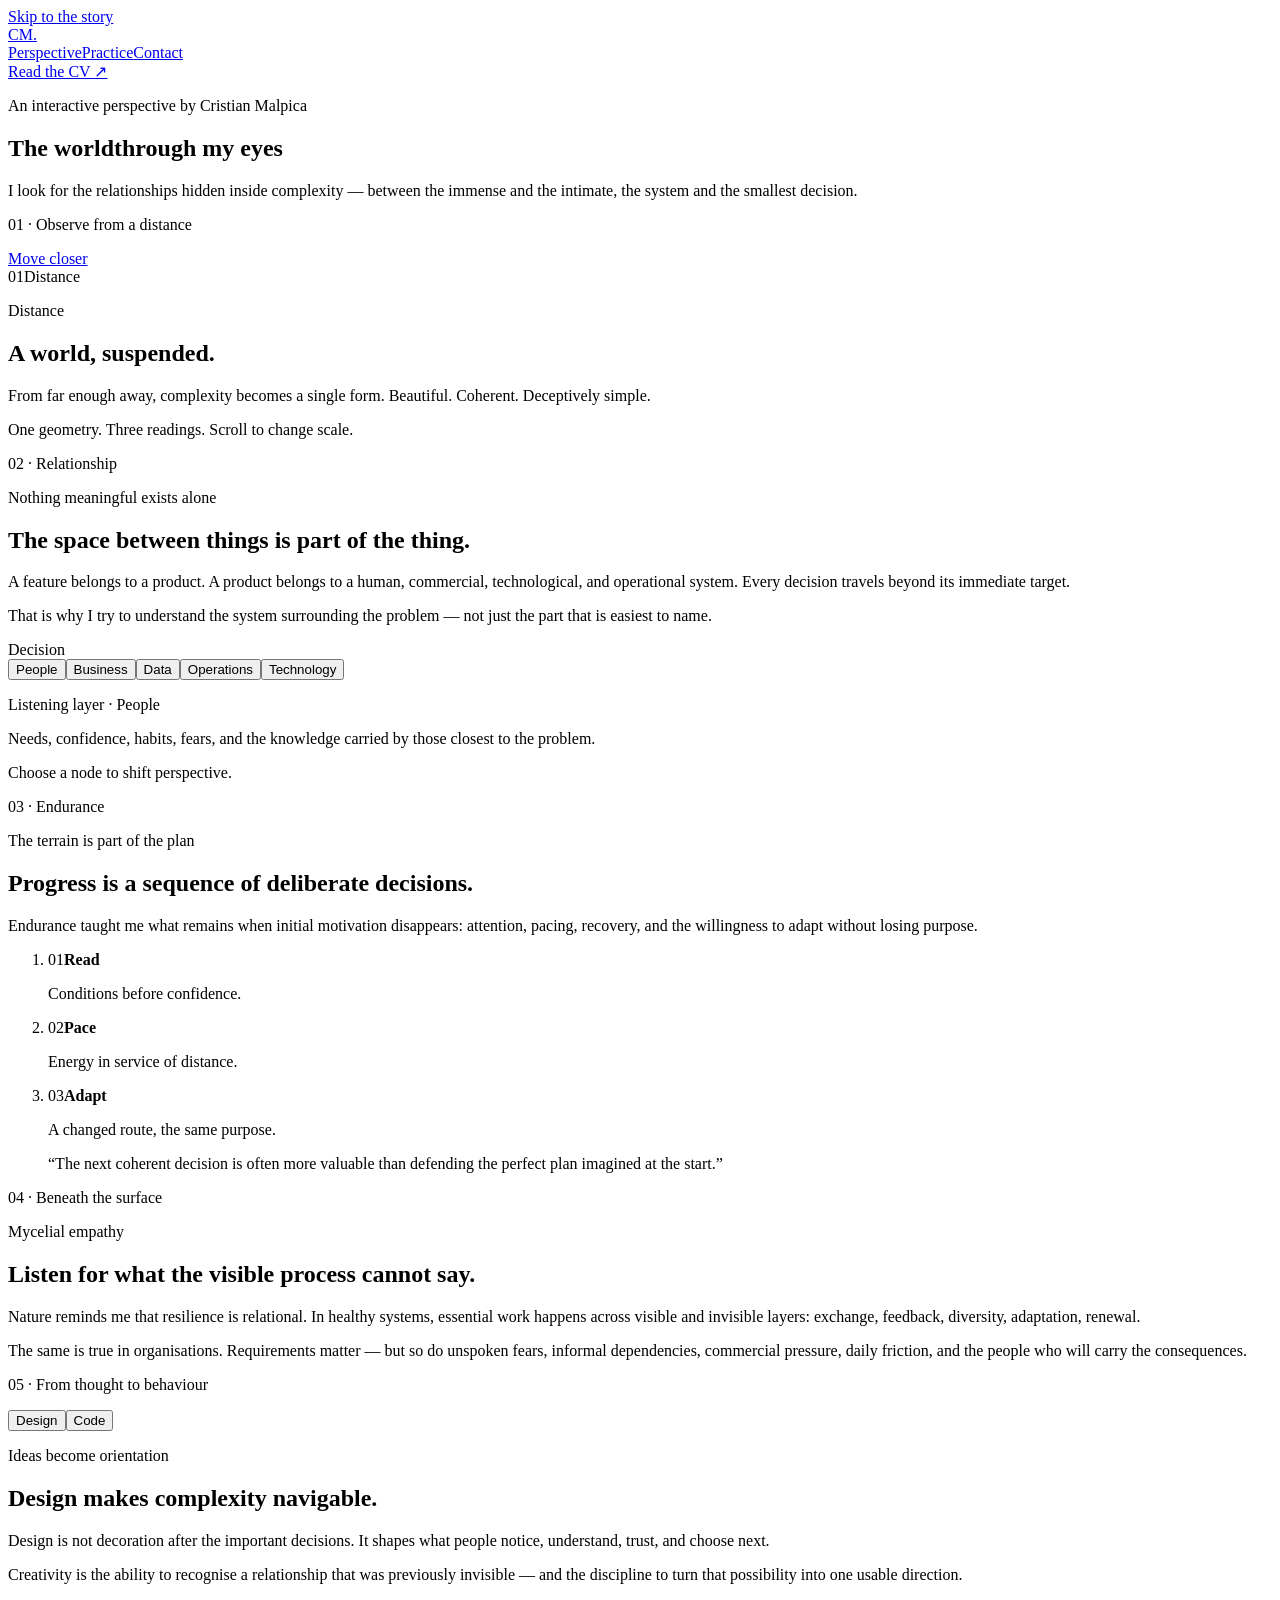
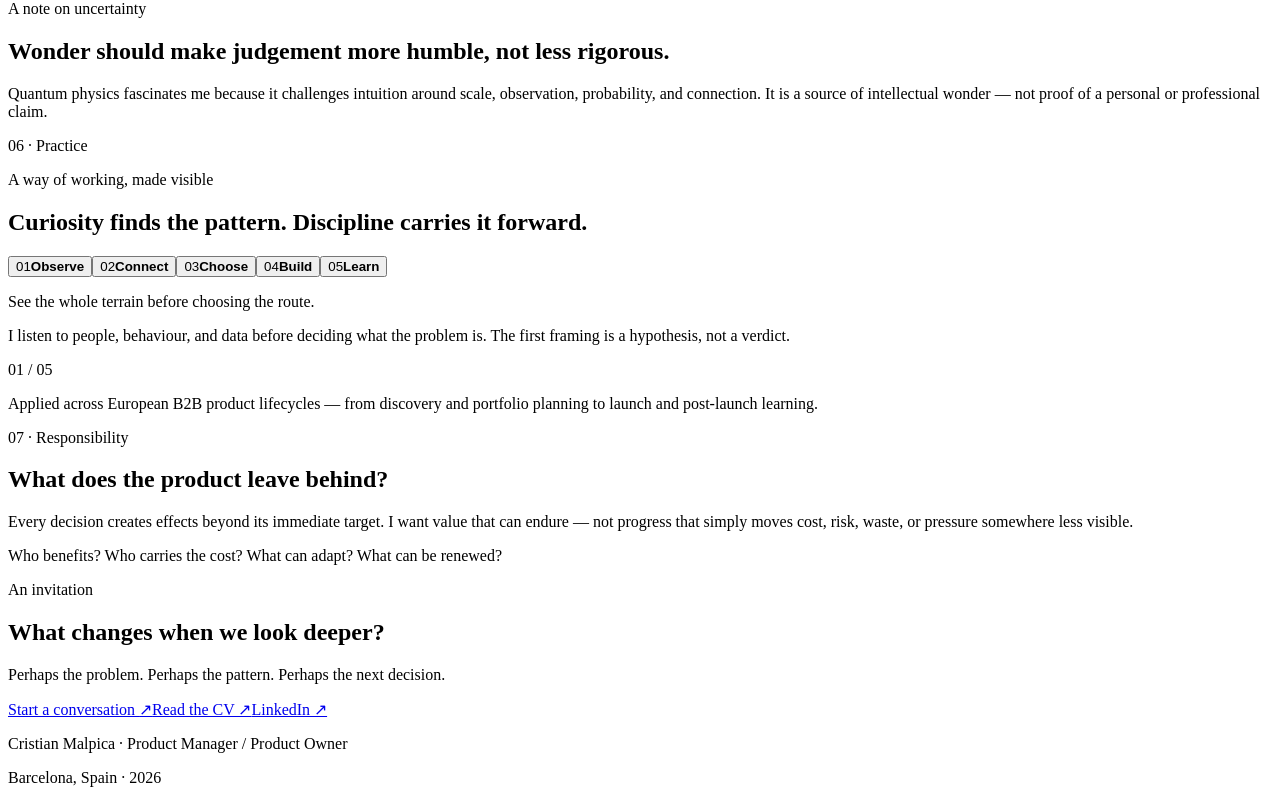
==== commit ba51f50c: "Publish The World Through My Eyes" ====
--- a/index.html
+++ b/index.html
@@ -1,131 +1 @@
-<!doctype html>
-<html lang="en" class="no-js">
-<head>
-  <meta charset="utf-8">
-  <meta name="viewport" content="width=device-width,initial-scale=1,viewport-fit=cover">
-  <title>Cristian Malpica | Product, Systems &amp; Sustainable Innovation</title>
-  <meta name="description" content="A cinematic personal portfolio by Cristian Malpica, a Barcelona-based product professional connecting human insight, systems thinking, design, data, and responsible innovation.">
-  <meta name="theme-color" content="#030605">
-  <link rel="canonical" href="https://cm-uoc.github.io/CMMT/">
-  <meta property="og:type" content="website">
-  <meta property="og:url" content="https://cm-uoc.github.io/CMMT/">
-  <meta property="og:title" content="Cristian Malpica | Product, Systems &amp; Sustainable Innovation">
-  <meta property="og:description" content="A cinematic portfolio connecting human insight, systems thinking, design, data, and responsible innovation.">
-  <meta property="og:image" content="https://cm-uoc.github.io/CMMT/og.png">
-  <meta property="og:image:width" content="1200">
-  <meta property="og:image:height" content="630">
-  <meta property="og:image:alt" content="Cristian Malpica beside an organic sphere that appears as both a planet and a human iris.">
-  <meta name="twitter:card" content="summary_large_image">
-  <meta name="twitter:title" content="Cristian Malpica | Product, Systems &amp; Sustainable Innovation">
-  <meta name="twitter:description" content="A cinematic portfolio connecting human insight, systems thinking, design, data, and responsible innovation.">
-  <meta name="twitter:image" content="https://cm-uoc.github.io/CMMT/og.png">
-  <link rel="icon" href="favicon.svg" type="image/svg+xml">
-  <link rel="preload" as="image" href="hero-planet-v2.jpg" fetchpriority="high">
-  <link rel="preload" as="image" href="hero-iris-v2.jpg" fetchpriority="high">
-  <link rel="preload" as="image" href="hero-eye-closed-v2.jpg" fetchpriority="high">
-  <link rel="preconnect" href="https://fonts.googleapis.com">
-  <link rel="preconnect" href="https://fonts.gstatic.com" crossorigin>
-  <link href="https://fonts.googleapis.com/css2?family=DM+Mono:wght@300;400;500&amp;family=Manrope:wght@300;400;500;600&amp;display=swap" rel="stylesheet">
-  <link rel="stylesheet" href="styles.css">
-  <script type="application/ld+json">
-    {
-      "@context": "https://schema.org",
-      "@type": "Person",
-      "name": "Cristian Malpica",
-      "url": "https://cm-uoc.github.io/CMMT/",
-      "jobTitle": "Product professional",
-      "email": "mailto:cmalpica25@icloud.com",
-      "homeLocation": { "@type": "Place", "name": "Barcelona, Spain" },
-      "sameAs": ["https://linkedin.com/in/cristian-malpica-02551b20a"],
-      "knowsAbout": ["Product Management", "Systems thinking", "Design", "Innovation", "Sustainability", "Data", "Mobility", "B2B products", "SaaS"]
-    }
-  </script>
-</head>
-<body>
-  <a class="skip-link" href="#identity-anchor">Skip the cinematic opening</a>
-  <canvas class="cinema-canvas" data-cinema-canvas aria-hidden="true"></canvas>
-  <div class="film-grain" aria-hidden="true"></div>
-  <div class="page-progress" data-page-progress aria-hidden="true"></div>
-
-  <header class="site-header" data-site-header>
-    <a class="monogram" href="#within" aria-label="Cristian Malpica, return to the opening">CM</a>
-    <nav class="desktop-nav" aria-label="Primary navigation">
-      <a href="#within" data-nav-link>Within</a><a href="#terrain" data-nav-link>Terrain</a><a href="#practice" data-nav-link>Practice</a><a href="#questions" data-nav-link>Questions</a><a href="#connect" data-nav-link>Connect</a>
-    </nav>
-    <div class="header-actions"><a class="header-contact" href="mailto:cmalpica25@icloud.com">Begin a conversation</a><button class="menu-toggle" type="button" data-menu-toggle aria-expanded="false" aria-controls="site-menu"><span>Menu</span><i aria-hidden="true"></i></button></div>
-  </header>
-
-  <div class="site-menu" id="site-menu" data-site-menu aria-hidden="true">
-    <button class="menu-backdrop" type="button" data-menu-close aria-label="Close navigation"></button>
-    <aside class="menu-panel" role="dialog" aria-modal="true" aria-labelledby="menu-title">
-      <div class="menu-head"><p id="menu-title">Navigate the film</p><button type="button" data-menu-close>Close <span aria-hidden="true">×</span></button></div>
-      <nav aria-label="Full navigation"><ol>
-        <li><a href="#within" data-menu-link data-menu-first><span>01</span><strong>Within</strong><small>From world to witness</small></a></li>
-        <li><a href="#terrain" data-menu-link><span>02</span><strong>Terrain</strong><small>The patterns that shape me</small></a></li>
-        <li><a href="#practice" data-menu-link><span>03</span><strong>Practice</strong><small>How I work with complexity</small></a></li>
-        <li><a href="#questions" data-menu-link><span>04</span><strong>Questions</strong><small>Ideas worth carrying</small></a></li>
-        <li><a href="#connect" data-menu-link><span>→</span><strong>Connect</strong><small>Begin a conversation</small></a></li>
-      </ol></nav>
-      <div class="menu-direct"><a href="Cristian_Malpica_CV.pdf" download="Cristian_Malpica_CV.pdf">Read CV <span aria-hidden="true">↓</span></a><a href="https://linkedin.com/in/cristian-malpica-02551b20a" target="_blank" rel="noreferrer">LinkedIn <span aria-hidden="true">↗</span></a><a href="mailto:cmalpica25@icloud.com">Email <span aria-hidden="true">↗</span></a></div>
-    </aside>
-  </div>
-
-  <nav class="act-indicator" aria-label="Act navigation"><a href="#within" data-nav-link><i aria-hidden="true"></i><span>Within</span></a><a href="#terrain" data-nav-link><i aria-hidden="true"></i><span>Terrain</span></a><a href="#practice" data-nav-link><i aria-hidden="true"></i><span>Practice</span></a><a href="#questions" data-nav-link><i aria-hidden="true"></i><span>Questions</span></a></nav>
-
-  <main id="main">
-    <section class="act act-one" id="within" data-render-scene="0" aria-labelledby="site-title">
-      <div class="hero-track" data-hero-track>
-        <div class="hero-stage" data-hero-stage>
-          <div class="hero-fallback" aria-hidden="true"><img class="hero-fallback-planet" src="hero-planet-v2.jpg" alt="" width="1672" height="941" decoding="async" fetchpriority="high"><img class="hero-fallback-eye" src="hero-iris-v2.jpg" alt="" width="1672" height="941" decoding="async"></div>
-          <div class="hero-vignette" aria-hidden="true"></div>
-          <button class="skip-intro-control" type="button" data-skip-intro>Skip intro</button>
-          <p class="hero-coordinate" aria-hidden="true">41.3874° N<br>2.1686° E</p>
-          <div class="hero-narrative" aria-label="A journey from a distant planet into a human eye">
-            <p class="hero-line hero-line-opening" data-hero-line data-start="0" data-end="0.145">Some problems appear larger than us.</p>
-            <p class="hero-line hero-line-prompt" data-hero-line data-start="0.135" data-end="0.235">Move closer.</p>
-            <p class="hero-line hero-line-system" data-hero-line data-start="0.225" data-end="0.345">A system becomes relationships.</p>
-            <p class="hero-line hero-line-market" data-hero-line data-start="0.335" data-end="0.445">A market becomes decisions.</p>
-            <p class="hero-line hero-line-product" data-hero-line data-start="0.435" data-end="0.56">A product becomes an experience.</p>
-            <p class="hero-truth" data-hero-truth>The answers to the most complex problems lie <em>within ourselves.</em></p>
-          </div>
-          <div class="hero-identity" data-hero-identity><p class="act-label">Act I · From world to witness</p><h1 id="site-title">Cristian<br>Malpica</h1><div class="identity-detail"><p>Product · Systems ·<br>Design · Sustainable Innovation</p><span>Barcelona</span></div></div>
-          <div class="scroll-instruction" aria-hidden="true"><span>Travel inward</span><i></i></div>
-        </div>
-        <span id="identity-anchor" class="identity-anchor" tabindex="-1" role="region" aria-label="Cristian Malpica, product, systems, design and sustainable innovation"></span>
-      </div>
-      <div class="act-one-introduction content-grid reveal"><p class="act-label">A human introduction</p><div><h2>I notice connections, ask difficult questions, and turn complexity into a direction people can move with.</h2><p>Product professional working across B2B products, SaaS, data, commercial strategy, and operations.</p><div class="inline-actions"><a href="#terrain">Continue inward <span aria-hidden="true">↓</span></a><a href="Cristian_Malpica_CV.pdf" download="Cristian_Malpica_CV.pdf">Read CV <span aria-hidden="true">↓</span></a></div></div></div>
-    </section>
-
-    <section class="act terrain-act" id="terrain" data-render-scene="1" aria-labelledby="terrain-title">
-      <div class="act-header content-grid reveal"><p class="act-label">Act II · The terrain inside</p><div><h2 id="terrain-title">Attention before force.</h2><p>The terrain inside is not a biography. It is a way of moving through uncertainty.</p></div></div>
-      <figure class="terrain-visual" aria-labelledby="terrain-caption"><svg viewBox="0 0 1200 440" role="img"><title id="terrain-caption">One continuous trail rising through observation, pacing, and adaptation</title><g class="contour-field" aria-hidden="true"><path d="M-40 378 C147 270 259 442 445 303 S770 289 1240 94"></path><path d="M-60 410 C134 304 260 466 460 329 S804 322 1260 124"></path><path d="M-20 346 C170 236 276 409 428 278 S736 261 1220 66"></path><path d="M8 316 C193 203 286 378 412 251 S708 229 1204 38"></path></g><path class="terrain-route-base" d="M10 392 C186 303 247 382 354 318 C468 250 498 329 616 236 C710 161 782 235 881 153 C1008 48 1098 144 1190 45"></path><path class="terrain-route" data-terrain-path d="M10 392 C186 303 247 382 354 318 C468 250 498 329 616 236 C710 161 782 235 881 153 C1008 48 1098 144 1190 45"></path><circle cx="10" cy="392" r="6"></circle><circle cx="616" cy="236" r="6"></circle><circle cx="1190" cy="45" r="6"></circle></svg></figure>
-      <div class="terrain-movements">
-        <article class="terrain-movement reveal"><div class="movement-index"><span>01</span><small>Observe</small></div><div class="movement-copy"><h3>The terrain does not care about confidence. It rewards attention.</h3><p>Endurance taught me to observe before forcing. Conditions carry information. Energy is finite. The route imagined at the start may not be the route reality allows.</p><p class="professional-bridge">In ambiguous work, I begin by reading what is actually happening: customer behaviour, data, commercial pressure, operational constraints, and the things a team has not yet said aloud.</p></div></article>
-        <article class="terrain-movement reveal"><div class="movement-index"><span>02</span><small>Pace</small></div><div class="movement-copy"><h3>Speed can spend the future before it arrives.</h3><p>Pacing is not hesitation. It is choosing where effort creates progress and where effort only creates noise.</p><p class="professional-bridge">I do not equate activity with value. I look for the few decisions that reduce uncertainty, create alignment, or move the product meaningfully forward.</p></div></article>
-        <article class="terrain-movement reveal"><div class="movement-index"><span>03</span><small>Adapt</small></div><div class="movement-copy"><h3>When the path changes, coherence matters more than pride.</h3><p>Continuing does not always mean following the original plan. Sometimes resilience is the willingness to adapt without losing the reason for moving.</p><p class="professional-bridge">When evidence changes, I would rather revise the route than defend an outdated assumption.</p></div></article>
-      </div>
-      <blockquote class="design-reflection reveal"><p>I began building websites because I wanted ideas to become experiences, not remain explanations.</p><footer>Design taught me that what people notice shapes what people understand, and what people understand shapes what people choose.</footer></blockquote>
-    </section>
-
-    <section class="act practice-act" id="practice" data-render-scene="2" aria-labelledby="practice-title">
-      <div class="act-header content-grid reveal"><p class="act-label">Act III · What working with me feels like</p><div><h2 id="practice-title">Judgement becomes visible in behaviour.</h2><p>Four patterns that matter when the work is complicated and the answer is not obvious.</p></div></div>
-      <div class="behaviour-sequence">
-        <article class="behaviour-scene reveal" data-behaviour="signals"><div class="behaviour-number">01 / 04</div><div class="behaviour-copy"><h3>I listen beneath the obvious.</h3><p class="human-line">What is unsaid can shape a system as strongly as what is documented.</p><p>I look across customer behaviour, stakeholder incentives, data, commercial pressure, and operational friction before deciding what problem deserves attention.</p></div><div class="signal-field" aria-hidden="true"><i></i><i></i><i></i><i></i><i></i><i></i><span>customer</span><span>incentive</span><span>friction</span></div></article>
-        <article class="behaviour-scene reveal" data-behaviour="direction"><div class="behaviour-number">02 / 04</div><div class="behaviour-copy"><h3>I turn many signals into one direction.</h3><p class="human-line">I enjoy possibility, but my real work begins when a team needs to choose.</p><p>I transform diverse inputs into a focused problem, a credible value proposition, clear priorities, and an executable next move.</p></div><svg class="convergence-visual" viewBox="0 0 560 360" role="img" aria-labelledby="convergence-title"><title id="convergence-title">Many signals converging into one clear direction</title><g><path d="M28 42 C212 42 202 178 420 180"></path><path d="M28 110 C204 110 227 181 420 180"></path><path d="M28 180 H420"></path><path d="M28 250 C204 250 227 179 420 180"></path><path d="M28 318 C212 318 202 182 420 180"></path></g><path class="direction-line" d="M420 180 H536"></path><circle cx="420" cy="180" r="8"></circle></svg></article>
-        <article class="behaviour-scene tradeoff-scene reveal" data-behaviour="tradeoffs"><div class="behaviour-number">03 / 04</div><div class="behaviour-copy"><h3>I make trade-offs visible.</h3><p class="human-line">A choice becomes more honest when the cost of not choosing is visible too.</p><p>I connect customer value, commercial priorities, operational feasibility, data, delivery constraints, and consequences before a decision becomes a commitment.</p></div><div class="consequence-map" data-consequence-map><div class="consequence-label"><span>Prompts for judgement</span><p>Select an objective. These are questions to examine, not universal rules.</p></div><div class="objective-controls" role="group" aria-label="Choose a product objective"><button type="button" data-objective="speed" aria-pressed="true">Speed</button><button type="button" data-objective="efficiency" aria-pressed="false">Efficiency</button><button type="button" data-objective="personalisation" aria-pressed="false">Personalisation</button><button type="button" data-objective="growth" aria-pressed="false">Growth</button><button type="button" data-objective="sustainability" aria-pressed="false">Sustainability</button></div><div class="consequence-output" aria-live="polite"><div><small>Possible benefit</small><strong data-benefit>Earlier learning</strong></div><i aria-hidden="true"></i><div><small>Possible tension</small><strong data-tension>Greater delivery pressure</strong></div></div><noscript><dl class="static-consequence-map"><div><dt>Speed</dt><dd>Earlier learning · Greater delivery pressure</dd></div><div><dt>Efficiency</dt><dd>Lower cost · Possible loss of flexibility</dd></div><div><dt>Personalisation</dt><dd>Greater relevance · Increased privacy responsibility</dd></div><div><dt>Growth</dt><dd>Wider reach · Increased operational and environmental load</dd></div><div><dt>Sustainability</dt><dd>Longer-term resilience · Possible short-term commercial tension</dd></div></dl></noscript></div></article>
-        <article class="behaviour-scene reveal" data-behaviour="feedback"><div class="behaviour-number">04 / 04</div><div class="behaviour-copy"><h3>I build for what must endure after launch.</h3><p class="human-line">Launch is a beginning disguised as a finish line.</p><p>I care about adoption, operational readiness, feedback, service levels, product performance, and the capacity to learn after release.</p></div><svg class="feedback-loop" viewBox="0 0 560 360" role="img" aria-labelledby="feedback-title"><title id="feedback-title">A launch pulse returning as feedback and continued learning</title><circle class="loop-orbit" cx="280" cy="180" r="122"></circle><path class="loop-path" d="M280 58 A122 122 0 1 1 176 244"></path><circle class="loop-pulse" cx="280" cy="58" r="8"></circle><text x="280" y="173">LAUNCH</text><text x="280" y="196">LEARN · ADAPT · CONTINUE</text></svg></article>
-      </div>
-      <div class="quiet-proof reveal"><p>Shaped through B2B product work, SaaS, commercial leadership, analytics, go-to-market activity, supplier relationships, and cross-functional operations across European environments.</p><div><a href="Cristian_Malpica_CV.pdf" download="Cristian_Malpica_CV.pdf">Read CV <span aria-hidden="true">↓</span></a><a href="https://linkedin.com/in/cristian-malpica-02551b20a" target="_blank" rel="noreferrer">LinkedIn <span aria-hidden="true">↗</span></a></div></div>
-    </section>
-
-    <section class="act questions-act" id="questions" data-render-scene="3" aria-labelledby="questions-title">
-      <div class="act-header content-grid reveal"><p class="act-label">Act IV · Questions worth carrying</p><div><h2 id="questions-title">Curiosity should survive contact with consequence.</h2><p>Two independent explorations. Not claims of commissioned work, finished validation, or certain outcomes.</p></div></div>
-      <article class="exploration mobility-exploration reveal" aria-labelledby="mobility-title"><header class="exploration-header"><div><span>Exploration 01</span><p>Independent concept. Not affiliated with or commissioned by Volkswagen Group.</p></div><h3 id="mobility-title">Circular Mobility Intelligence</h3></header><p class="exploration-question">What if vehicle-use data helped extend asset life before it became another dashboard?</p><div class="system-explorer" data-system-explorer><div class="flow-controls" role="group" aria-label="Explore the concept flow"><button type="button" data-flow-step="0" aria-pressed="true"><span>01</span>Signal</button><button type="button" data-flow-step="1" aria-pressed="false"><span>02</span>Interpretation</button><button type="button" data-flow-step="2" aria-pressed="false"><span>03</span>Decision</button><button type="button" data-flow-step="3" aria-pressed="false"><span>04</span>Beneficiary</button><button type="button" data-flow-step="4" aria-pressed="false"><span>05</span>Risk</button><button type="button" data-flow-step="5" aria-pressed="false"><span>06</span>Feedback</button></div><div class="flow-line" aria-hidden="true"><i></i><span data-flow-node></span></div><div class="flow-output" aria-live="polite"><small data-flow-kicker>Use signal</small><p data-flow-copy>Begin with evidence already present in maintenance, utilisation, and downtime patterns, then ask whether it can support longer asset life and circular value.</p></div></div><div class="exploration-decisions"><p><small>Product decision</small><strong>Start narrow. Validate whether one decision improves before expanding the system.</strong></p><p><small>Tension</small>More data may improve decisions, but it also increases responsibility, infrastructure cost, and the need for trust.</p></div></article>
-      <article class="exploration outside-exploration reveal" aria-labelledby="outside-title"><header class="exploration-header"><div><span>Exploration 02</span><p>Independent concept · Human movement</p></div><h3 id="outside-title">Outside / In</h3></header><p class="exploration-question">Can a digital experience help people reconnect with movement and nature without turning the outdoors into more screen time?</p><div class="route-explorer" data-route-explorer><svg viewBox="0 0 1200 440" role="img" aria-labelledby="outside-route-title"><title id="outside-route-title">An accessible route connecting public transport, local nature, a pause point, and a protected area</title><path class="route-ghost" d="M34 348 C186 335 211 129 376 154 S600 390 770 264 S979 78 1166 111"></path><path class="route-live" data-outside-path d="M34 348 C186 335 211 129 376 154 S600 390 770 264 S979 78 1166 111"></path><g aria-hidden="true"><circle cx="34" cy="348" r="8"></circle><circle cx="376" cy="154" r="8"></circle><circle cx="770" cy="264" r="8"></circle><circle cx="1166" cy="111" r="8"></circle></g></svg><div class="route-controls" role="group" aria-label="Explore route considerations"><button type="button" data-route-step="0" aria-pressed="true">Public mobility</button><button type="button" data-route-step="1" aria-pressed="false">Accessible pace</button><button type="button" data-route-step="2" aria-pressed="false">Pause point</button><button type="button" data-route-step="3" aria-pressed="false">Local nature · lower impact</button></div><p class="route-output" data-route-output aria-live="polite">Begin from a connection the city already provides, reducing the need for another car journey.</p></div><div class="outside-copy"><p><small>Human scenario</small>A person wants to move more and spend time outdoors, but confidence, time, physical capacity, and familiarity with the city shape what feels possible.</p><p><small>Tension</small>Digital guidance can widen access, but it can also increase screen dependence or place pressure on sensitive natural spaces.</p></div></article>
-      <footer class="epilogue" id="connect" data-render-scene="4" aria-labelledby="connect-title"><p class="act-label reveal">Return to the eye</p><h3 id="connect-title" class="reveal">What changes when we look deeper?</h3><p class="epilogue-copy reveal">If your product challenge sits between human need, business reality, data, operations, design, and responsibility, I would like to understand it.</p><div class="epilogue-actions reveal"><a class="primary-action" href="mailto:cmalpica25@icloud.com?subject=Beginning%20a%20conversation">Begin a conversation <span aria-hidden="true">↗</span></a><a href="Cristian_Malpica_CV.pdf" download="Cristian_Malpica_CV.pdf">Read the CV <span aria-hidden="true">↓</span></a><a href="https://linkedin.com/in/cristian-malpica-02551b20a" target="_blank" rel="noreferrer">Connect on LinkedIn <span aria-hidden="true">↗</span></a></div><div class="contact-details reveal"><div><small>Name</small><p>Cristian Malpica</p></div><div><small>Location</small><p>Barcelona, Spain</p></div><div><small>Email</small><a href="mailto:cmalpica25@icloud.com">cmalpica25@icloud.com</a></div></div><div class="final-line"><span>© Cristian Malpica</span><span>Built with attention. Designed to leave room for thought.</span></div></footer>
-    </section>
-  </main>
-  <script src="renderer.js?v=20260821d" defer></script>
-  <script src="script.js?v=20260821d" defer></script>
-</body>
-</html>
+<!DOCTYPE html><html lang="en"><head><meta charSet="utf-8"/><meta name="viewport" content="width=device-width, initial-scale=1"/><link rel="stylesheet" href="/CMMT/_next/static/chunks/17vv8pfiv8xg6.css" data-precedence="next"/><link rel="preload" as="script" fetchPriority="low" href="/CMMT/_next/static/chunks/10mluhc84.1ee.js"/><script src="/CMMT/_next/static/chunks/0nfm2tlmir2_e.js" async=""></script><script src="/CMMT/_next/static/chunks/0c_u0uom0kk-9.js" async=""></script><script src="/CMMT/_next/static/chunks/turbopack-0jllkmvw1khke.js" async=""></script><script src="/CMMT/_next/static/chunks/0b-.ij0mqhtov.js" async=""></script><script src="/CMMT/_next/static/chunks/0hz~ilvv.acdk.js" async=""></script><title>The World Through My Eyes — Cristian Malpica</title><meta name="description" content="An interactive essay about systems, perception, creativity, endurance, and the human blueprint behind Cristian Malpica’s product work."/><meta property="og:title" content="The World Through My Eyes — Cristian Malpica"/><meta property="og:description" content="The inner blueprint behind Cristian Malpica’s product work."/><meta property="og:url" content="https://cm-uoc.github.io/CMMT/"/><meta property="og:image" content="https://cm-uoc.github.io/CMMT/og.png"/><meta property="og:image:width" content="1717"/><meta property="og:image:height" content="910"/><meta property="og:image:alt" content="A planet transforming into a human iris."/><meta property="og:type" content="website"/><meta name="twitter:card" content="summary_large_image"/><meta name="twitter:title" content="The World Through My Eyes — Cristian Malpica"/><meta name="twitter:description" content="The inner blueprint behind Cristian Malpica’s product work."/><meta name="twitter:image" content="https://cm-uoc.github.io/CMMT/og.png"/><script src="/CMMT/_next/static/chunks/03~yq9q893hmn.js" noModule=""></script></head><body><div hidden=""><!--$--><!--/$--></div><main id="main-content" tabindex="-1"><a class="skip-link" href="#main-content">Skip to the story</a><header class="site-header"><a class="wordmark" href="#top" aria-label="Cristian Malpica, home">CM<span class="wordmark-dot">.</span></a><nav class="header-nav" aria-label="Primary navigation"><a href="#perspective">Perspective</a><a href="#practice">Practice</a><a href="#contact">Contact</a></nav><a class="quiet-link" href="/CMMT/Cristian_Malpica_CV.pdf" target="_blank">Read the CV <span aria-hidden="true">↗</span></a><span class="reading-progress" aria-hidden="true"></span></header><section class="hero" id="top" aria-labelledby="hero-title"><div class="hero-atmosphere" aria-hidden="true"></div><div class="hero-copy"><p class="kicker">An interactive perspective by Cristian Malpica</p><h1 id="hero-title">The world<span>through my eyes</span></h1><p class="hero-intro">I look for the relationships hidden inside complexity — between the immense and the intimate, the system and the smallest decision.</p></div><div class="orb-stage hero-orb-stage" aria-hidden="true"><div class="orb-aura"></div><div class="orb hero-orb"><div class="orb-texture"></div><div class="orb-shadow"></div><div class="orb-glint"></div></div><p class="orb-caption">01 · Observe from a distance</p></div><a class="enter-cue" href="#perspective"><span>Move closer</span><span class="enter-line" aria-hidden="true"></span></a></section><section class="morph-journey" id="perspective"><div class="morph-sticky"><div class="morph-marker" aria-hidden="true"><span>01</span><span>Distance</span></div><div class="morph-copy" aria-live="polite"><div class="morph-scene is-current"><p class="scene-label">Distance</p><h2>A world, suspended.</h2><p>From far enough away, complexity becomes a single form. Beautiful. Coherent. Deceptively simple.</p></div></div><div class="morph-object" aria-hidden="true"><div class="eye-field"></div><div class="living-orb"><div class="planet-surface"></div><div class="continuity-lines"></div><div class="organic-web"><i></i><i></i><i></i><i></i><i></i><i></i></div><div class="iris-fibres"></div><div class="pupil-core"></div><div class="eye-glint"></div><div class="orb-vignette"></div></div></div><p class="morph-footnote">One geometry. Three readings. <span>Scroll to change scale.</span></p></div></section><section class="relationship-section" aria-labelledby="relationships-title"><div class="section-number" data-reveal="true">02 · Relationship</div><div class="relationship-heading" data-reveal="true"><p class="kicker">Nothing meaningful exists alone</p><h2 id="relationships-title">The space between things is part of the thing.</h2></div><div class="relationship-body" data-reveal="true"><p>A feature belongs to a product. A product belongs to a human, commercial, technological, and operational system. Every decision travels beyond its immediate target.</p><p>That is why I try to understand the system surrounding the problem — not just the part that is easiest to name.</p></div><div class="network-experience" data-reveal="true"><div class="network-field" aria-label="Explore the relationships around a product decision"><span class="network-line line-a" aria-hidden="true"></span><span class="network-line line-b" aria-hidden="true"></span><span class="network-line line-c" aria-hidden="true"></span><span class="network-line line-d" aria-hidden="true"></span><span class="network-line line-e" aria-hidden="true"></span><div class="network-core" aria-hidden="true">Decision</div><button class="network-node node-people is-active" type="button" aria-pressed="true">People</button><button class="network-node node-business " type="button" aria-pressed="false">Business</button><button class="network-node node-data " type="button" aria-pressed="false">Data</button><button class="network-node node-operations " type="button" aria-pressed="false">Operations</button><button class="network-node node-technology " type="button" aria-pressed="false">Technology</button></div><div class="network-reading" aria-live="polite"><p class="scene-label">Listening layer · <!-- -->People</p><p>Needs, confidence, habits, fears, and the knowledge carried by those closest to the problem.</p><span>Choose a node to shift perspective.</span></div></div></section><section class="endurance-section" aria-labelledby="endurance-title"><div class="topography" aria-hidden="true"><i></i><i></i><i></i><i></i><i></i><i></i><i></i></div><div class="endurance-copy" data-reveal="true"><p class="section-number">03 · Endurance</p><p class="kicker">The terrain is part of the plan</p><h2 id="endurance-title">Progress is a sequence of deliberate decisions.</h2><p class="endurance-lead">Endurance taught me what remains when initial motivation disappears: attention, pacing, recovery, and the willingness to adapt without losing purpose.</p></div><ol class="terrain-decisions" data-reveal="true"><li><span>01</span><strong>Read</strong><p>Conditions before confidence.</p></li><li><span>02</span><strong>Pace</strong><p>Energy in service of distance.</p></li><li><span>03</span><strong>Adapt</strong><p>A changed route, the same purpose.</p></li></ol><blockquote data-reveal="true">“The next coherent decision is often more valuable than defending the perfect plan imagined at the start.”</blockquote></section><section class="nature-section" aria-labelledby="nature-title"><div class="nature-copy" data-reveal="true"><p class="section-number">04 · Beneath the surface</p><p class="kicker">Mycelial empathy</p><h2 id="nature-title">Listen for what the visible process cannot say.</h2><p>Nature reminds me that resilience is relational. In healthy systems, essential work happens across visible and invisible layers: exchange, feedback, diversity, adaptation, renewal.</p><p>The same is true in organisations. Requirements matter — but so do unspoken fears, informal dependencies, commercial pressure, daily friction, and the people who will carry the consequences.</p></div><div class="root-system" aria-hidden="true"><span class="root root-one"></span><span class="root root-two"></span><span class="root root-three"></span><span class="root root-four"></span><span class="root root-five"></span><i class="root-node r1"></i><i class="root-node r2"></i><i class="root-node r3"></i><i class="root-node r4"></i></div></section><section class="making-section mode-design" aria-labelledby="making-title"><div class="making-controls" data-reveal="true"><p class="section-number">05 · From thought to behaviour</p><div class="mode-switch" role="group" aria-label="Choose a perspective"><button type="button" aria-pressed="true">Design</button><button type="button" aria-pressed="false">Code</button></div></div><div class="making-frame" data-reveal="true"><div class="making-lens" aria-hidden="true"><span class="lens-ring ring-one"></span><span class="lens-ring ring-two"></span><span class="lens-cross x-one"></span><span class="lens-cross x-two"></span></div><div class="making-copy" aria-live="polite"><p class="kicker">Ideas become orientation</p><h2 id="making-title">Design makes complexity navigable.</h2><p>Design is not decoration after the important decisions. It shapes what people notice, understand, trust, and choose next.</p></div></div><p class="making-conclusion" data-reveal="true">Creativity is the ability to recognise a relationship that was previously invisible — and the discipline to turn that possibility into one usable direction.</p></section><aside class="uncertainty-section" aria-labelledby="uncertainty-title"><div class="uncertainty-orbit" aria-hidden="true"><i></i><i></i><i></i></div><div data-reveal="true"><p class="section-number">A note on uncertainty</p><h2 id="uncertainty-title">Wonder should make judgement more humble, not less rigorous.</h2><p>Quantum physics fascinates me because it challenges intuition around scale, observation, probability, and connection. It is a source of intellectual wonder — not proof of a personal or professional claim.</p></div></aside><section class="practice-section" id="practice" aria-labelledby="practice-title"><div class="practice-intro" data-reveal="true"><p class="section-number">06 · Practice</p><p class="kicker">A way of working, made visible</p><h2 id="practice-title">Curiosity finds the pattern. Discipline carries it forward.</h2></div><div class="method-console" data-reveal="true"><div class="method-tabs" role="group" aria-label="Cristian&#x27;s product practice"><button type="button" aria-pressed="true" class="is-active"><span>0<!-- -->1</span><strong>Observe</strong></button><button type="button" aria-pressed="false" class=""><span>0<!-- -->2</span><strong>Connect</strong></button><button type="button" aria-pressed="false" class=""><span>0<!-- -->3</span><strong>Choose</strong></button><button type="button" aria-pressed="false" class=""><span>0<!-- -->4</span><strong>Build</strong></button><button type="button" aria-pressed="false" class=""><span>0<!-- -->5</span><strong>Learn</strong></button></div><div class="method-panel" aria-live="polite" tabindex="0"><p class="method-line">See the whole terrain before choosing the route.</p><p>I listen to people, behaviour, and data before deciding what the problem is. The first framing is a hypothesis, not a verdict.</p><span class="method-count">0<!-- -->1<!-- --> / 05</span></div></div><p class="proof-line" data-reveal="true">Applied across European B2B product lifecycles — from discovery and portfolio planning to launch and post-launch learning.</p></section><section class="responsibility-section" aria-labelledby="responsibility-title"><div class="responsibility-signal" aria-hidden="true"><span></span><span></span><span></span><span></span></div><div data-reveal="true"><p class="section-number">07 · Responsibility</p><h2 id="responsibility-title">What does the product leave behind?</h2><p>Every decision creates effects beyond its immediate target. I want value that can endure — not progress that simply moves cost, risk, waste, or pressure somewhere less visible.</p><p class="responsibility-question">Who benefits? Who carries the cost? What can adapt? What can be renewed?</p></div></section><footer class="finale" id="contact"><div class="finale-eye" aria-hidden="true"><div class="finale-iris"><span></span></div></div><div class="finale-copy" data-reveal="true"><p class="kicker">An invitation</p><h2>What changes when we look deeper?</h2><p>Perhaps the problem. Perhaps the pattern. Perhaps the next decision.</p><div class="finale-actions"><a class="primary-action" href="mailto:cmalpica25@icloud.com">Start a conversation <span aria-hidden="true">↗</span></a><a href="/CMMT/Cristian_Malpica_CV.pdf" target="_blank">Read the CV ↗</a><a href="https://linkedin.com/in/cristian-malpica-02551b20a" target="_blank" rel="noreferrer">LinkedIn ↗</a></div></div><div class="footer-line"><p>Cristian Malpica · Product Manager / Product Owner</p><p>Barcelona, Spain · 2026</p></div></footer></main><!--$--><!--/$--><script src="/CMMT/_next/static/chunks/10mluhc84.1ee.js" id="_R_" async=""></script><script>(self.__next_f=self.__next_f||[]).push([0])</script><script>self.__next_f.push([1,"1:\"$Sreact.fragment\"\n2:I[11968,[\"/CMMT/_next/static/chunks/0b-.ij0mqhtov.js\"],\"default\"]\n3:I[87804,[\"/CMMT/_next/static/chunks/0b-.ij0mqhtov.js\"],\"default\"]\n4:I[7934,[\"/CMMT/_next/static/chunks/0b-.ij0mqhtov.js\"],\"ClientPageRoot\"]\n5:I[31713,[\"/CMMT/_next/static/chunks/0b-.ij0mqhtov.js\",\"/CMMT/_next/static/chunks/0hz~ilvv.acdk.js\"],\"default\"]\n8:I[77916,[\"/CMMT/_next/static/chunks/0b-.ij0mqhtov.js\"],\"OutletBoundary\"]\n9:\"$Sreact.suspense\"\nb:I[77916,[\"/CMMT/_next/static/chunks/0b-.ij0mqhtov.js\"],\"ViewportBoundary\"]\nd:I[77916,[\"/CMMT/_next/static/chunks/0b-.ij0mqhtov.js\"],\"MetadataBoundary\"]\nf:I[21480,[\"/CMMT/_next/static/chunks/0b-.ij0mqhtov.js\"],\"default\",1]\n:HL[\"/CMMT/_next/static/chunks/17vv8pfiv8xg6.css\",\"style\"]\n"])</script><script>self.__next_f.push([1,"0:{\"P\":null,\"c\":[\"\",\"\"],\"q\":\"\",\"i\":false,\"f\":[[[\"\",{\"children\":[\"__PAGE__\",{}]},\"$undefined\",\"$undefined\",16],[[\"$\",\"$1\",\"c\",{\"children\":[[[\"$\",\"link\",\"0\",{\"rel\":\"stylesheet\",\"href\":\"/CMMT/_next/static/chunks/17vv8pfiv8xg6.css\",\"precedence\":\"next\",\"crossOrigin\":\"$undefined\",\"nonce\":\"$undefined\"}],[\"$\",\"script\",\"script-0\",{\"src\":\"/CMMT/_next/static/chunks/0b-.ij0mqhtov.js\",\"async\":true,\"nonce\":\"$undefined\"}]],[\"$\",\"html\",null,{\"lang\":\"en\",\"children\":[\"$\",\"body\",null,{\"children\":[\"$\",\"$L2\",null,{\"parallelRouterKey\":\"children\",\"error\":\"$undefined\",\"errorStyles\":\"$undefined\",\"errorScripts\":\"$undefined\",\"template\":[\"$\",\"$L3\",null,{}],\"templateStyles\":\"$undefined\",\"templateScripts\":\"$undefined\",\"notFound\":[[[\"$\",\"title\",null,{\"children\":\"404: This page could not be found.\"}],[\"$\",\"div\",null,{\"style\":{\"fontFamily\":\"system-ui,\\\"Segoe UI\\\",Roboto,Helvetica,Arial,sans-serif,\\\"Apple Color Emoji\\\",\\\"Segoe UI Emoji\\\"\",\"height\":\"100vh\",\"textAlign\":\"center\",\"display\":\"flex\",\"flexDirection\":\"column\",\"alignItems\":\"center\",\"justifyContent\":\"center\"},\"children\":[\"$\",\"div\",null,{\"children\":[[\"$\",\"style\",null,{\"dangerouslySetInnerHTML\":{\"__html\":\"body{color:#000;background:#fff;margin:0}.next-error-h1{border-right:1px solid rgba(0,0,0,.3)}@media (prefers-color-scheme:dark){body{color:#fff;background:#000}.next-error-h1{border-right:1px solid rgba(255,255,255,.3)}}\"}}],[\"$\",\"h1\",null,{\"className\":\"next-error-h1\",\"style\":{\"display\":\"inline-block\",\"margin\":\"0 20px 0 0\",\"padding\":\"0 23px 0 0\",\"fontSize\":24,\"fontWeight\":500,\"verticalAlign\":\"top\",\"lineHeight\":\"49px\"},\"children\":404}],[\"$\",\"div\",null,{\"style\":{\"display\":\"inline-block\"},\"children\":[\"$\",\"h2\",null,{\"style\":{\"fontSize\":14,\"fontWeight\":400,\"lineHeight\":\"49px\",\"margin\":0},\"children\":\"This page could not be found.\"}]}]]}]}]],[]],\"forbidden\":\"$undefined\",\"unauthorized\":\"$undefined\"}]}]}]]}],{\"children\":[[\"$\",\"$1\",\"c\",{\"children\":[[\"$\",\"$L4\",null,{\"Component\":\"$5\",\"serverProvidedParams\":{\"searchParams\":{},\"params\":{},\"promises\":[\"$@6\",\"$@7\"]}}],[[\"$\",\"script\",\"script-0\",{\"src\":\"/CMMT/_next/static/chunks/0hz~ilvv.acdk.js\",\"async\":true,\"nonce\":\"$undefined\"}]],[\"$\",\"$L8\",null,{\"children\":[\"$\",\"$9\",null,{\"name\":\"Next.MetadataOutlet\",\"children\":\"$@a\"}]}]]}],{},null,false,null]},null,false,null],[\"$\",\"$1\",\"h\",{\"children\":[null,[\"$\",\"$Lb\",null,{\"children\":\"$Lc\"}],[\"$\",\"div\",null,{\"hidden\":true,\"children\":[\"$\",\"$Ld\",null,{\"children\":[\"$\",\"$9\",null,{\"name\":\"Next.Metadata\",\"children\":\"$Le\"}]}]}],null]}],false]],\"m\":\"$undefined\",\"G\":[\"$f\",[[\"$\",\"link\",\"0\",{\"rel\":\"stylesheet\",\"href\":\"/CMMT/_next/static/chunks/17vv8pfiv8xg6.css\",\"precedence\":\"next\",\"crossOrigin\":\"$undefined\",\"nonce\":\"$undefined\"}]]],\"S\":true,\"h\":null,\"s\":\"$undefined\",\"l\":\"$undefined\",\"p\":\"$undefined\",\"d\":\"$undefined\",\"b\":\"q7ob-tNKgXFDIhLxqLKwg\"}\n"])</script><script>self.__next_f.push([1,"6:{}\n7:\"$0:f:0:1:1:children:0:props:children:0:props:serverProvidedParams:params\"\n"])</script><script>self.__next_f.push([1,"c:[[\"$\",\"meta\",\"0\",{\"charSet\":\"utf-8\"}],[\"$\",\"meta\",\"1\",{\"name\":\"viewport\",\"content\":\"width=device-width, initial-scale=1\"}]]\n"])</script><script>self.__next_f.push([1,"a:null\ne:[[\"$\",\"title\",\"0\",{\"children\":\"The World Through My Eyes — Cristian Malpica\"}],[\"$\",\"meta\",\"1\",{\"name\":\"description\",\"content\":\"An interactive essay about systems, perception, creativity, endurance, and the human blueprint behind Cristian Malpica’s product work.\"}],[\"$\",\"meta\",\"2\",{\"property\":\"og:title\",\"content\":\"The World Through My Eyes — Cristian Malpica\"}],[\"$\",\"meta\",\"3\",{\"property\":\"og:description\",\"content\":\"The inner blueprint behind Cristian Malpica’s product work.\"}],[\"$\",\"meta\",\"4\",{\"property\":\"og:url\",\"content\":\"https://cm-uoc.github.io/CMMT/\"}],[\"$\",\"meta\",\"5\",{\"property\":\"og:image\",\"content\":\"https://cm-uoc.github.io/CMMT/og.png\"}],[\"$\",\"meta\",\"6\",{\"property\":\"og:image:width\",\"content\":\"1717\"}],[\"$\",\"meta\",\"7\",{\"property\":\"og:image:height\",\"content\":\"910\"}],[\"$\",\"meta\",\"8\",{\"property\":\"og:image:alt\",\"content\":\"A planet transforming into a human iris.\"}],[\"$\",\"meta\",\"9\",{\"property\":\"og:type\",\"content\":\"website\"}],[\"$\",\"meta\",\"10\",{\"name\":\"twitter:card\",\"content\":\"summary_large_image\"}],[\"$\",\"meta\",\"11\",{\"name\":\"twitter:title\",\"content\":\"The World Through My Eyes — Cristian Malpica\"}],[\"$\",\"meta\",\"12\",{\"name\":\"twitter:description\",\"content\":\"The inner blueprint behind Cristian Malpica’s product work.\"}],[\"$\",\"meta\",\"13\",{\"name\":\"twitter:image\",\"content\":\"https://cm-uoc.github.io/CMMT/og.png\"}]]\n"])</script></body></html>
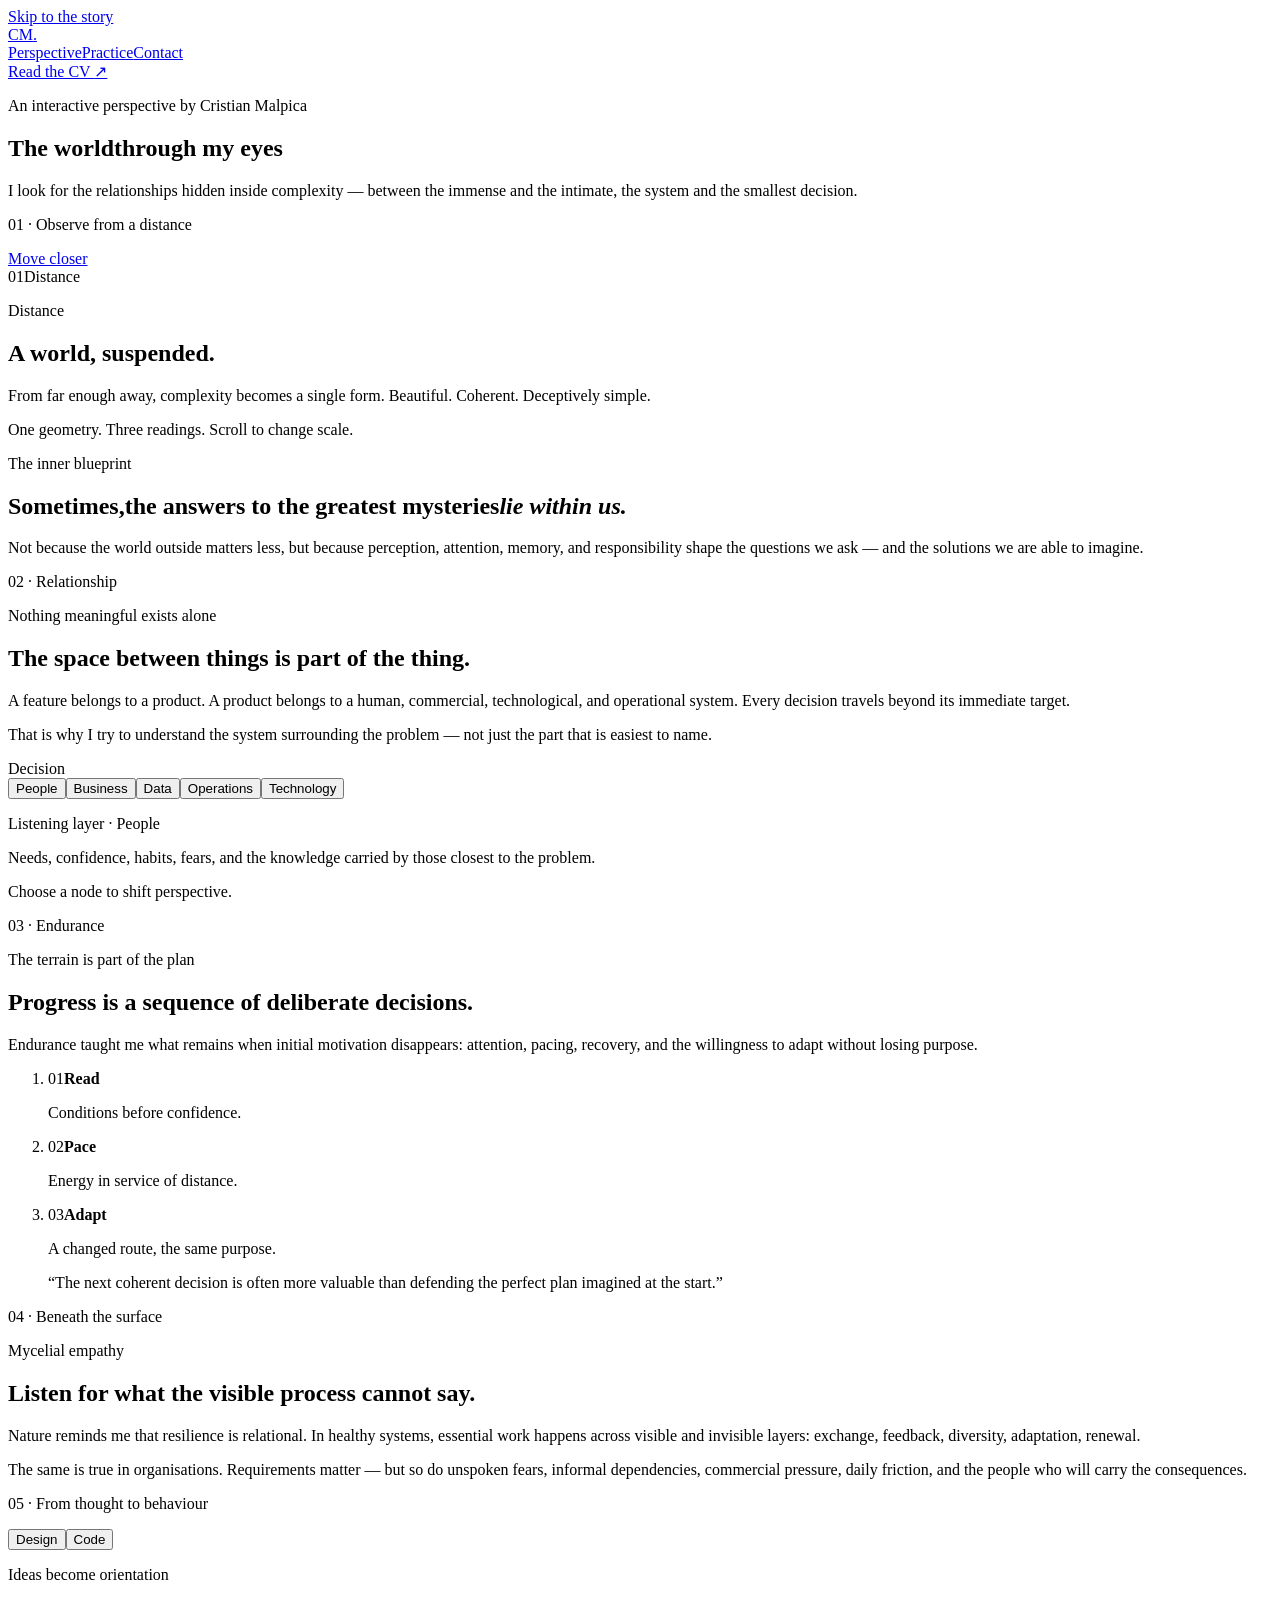
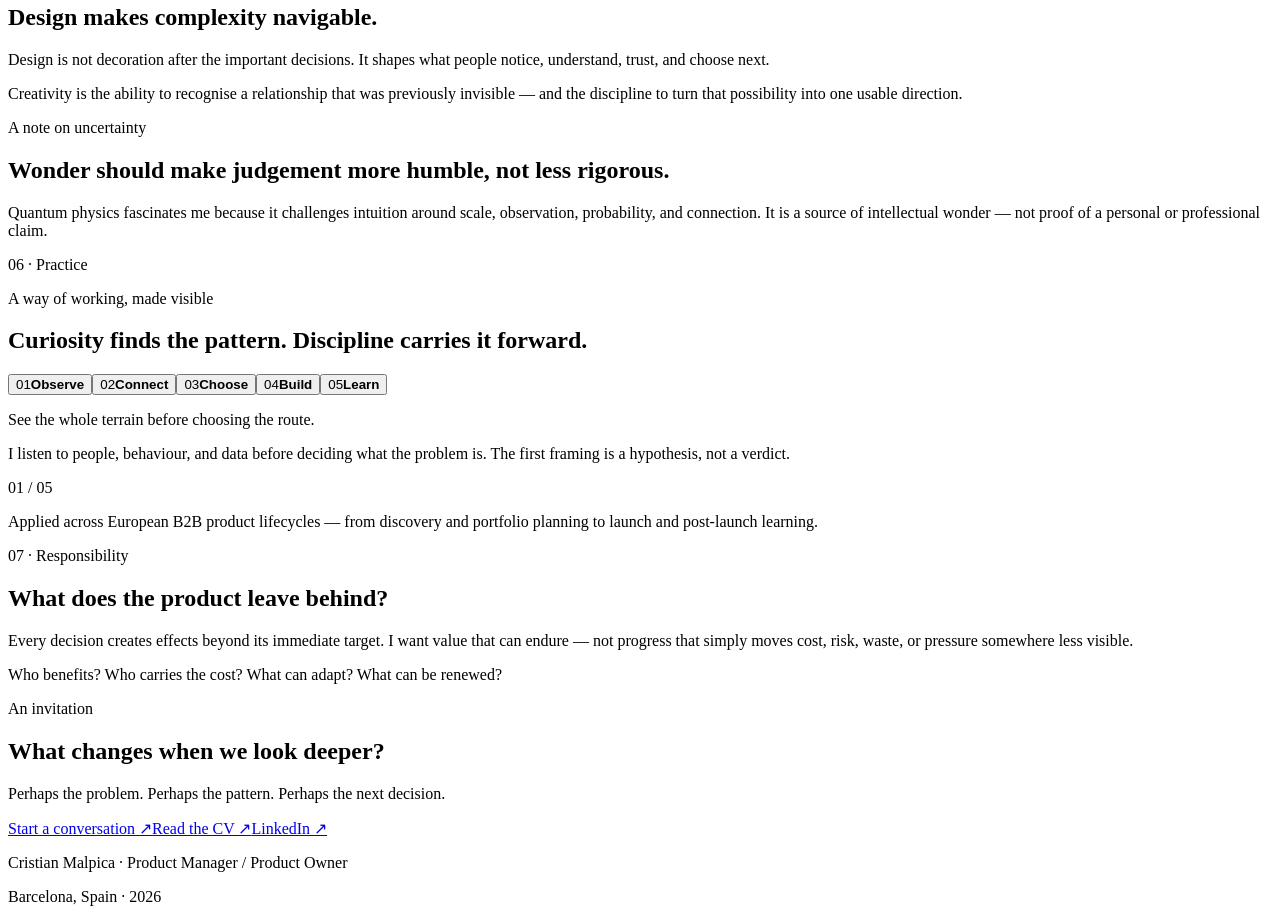
==== commit 41acb6fa: "Make the inner-answer thesis central" ====
--- a/index.html
+++ b/index.html
@@ -1 +1 @@
-<!DOCTYPE html><html lang="en"><head><meta charSet="utf-8"/><meta name="viewport" content="width=device-width, initial-scale=1"/><link rel="stylesheet" href="/CMMT/_next/static/chunks/17vv8pfiv8xg6.css" data-precedence="next"/><link rel="preload" as="script" fetchPriority="low" href="/CMMT/_next/static/chunks/10mluhc84.1ee.js"/><script src="/CMMT/_next/static/chunks/0nfm2tlmir2_e.js" async=""></script><script src="/CMMT/_next/static/chunks/0c_u0uom0kk-9.js" async=""></script><script src="/CMMT/_next/static/chunks/turbopack-0jllkmvw1khke.js" async=""></script><script src="/CMMT/_next/static/chunks/0b-.ij0mqhtov.js" async=""></script><script src="/CMMT/_next/static/chunks/0hz~ilvv.acdk.js" async=""></script><title>The World Through My Eyes — Cristian Malpica</title><meta name="description" content="An interactive essay about systems, perception, creativity, endurance, and the human blueprint behind Cristian Malpica’s product work."/><meta property="og:title" content="The World Through My Eyes — Cristian Malpica"/><meta property="og:description" content="The inner blueprint behind Cristian Malpica’s product work."/><meta property="og:url" content="https://cm-uoc.github.io/CMMT/"/><meta property="og:image" content="https://cm-uoc.github.io/CMMT/og.png"/><meta property="og:image:width" content="1717"/><meta property="og:image:height" content="910"/><meta property="og:image:alt" content="A planet transforming into a human iris."/><meta property="og:type" content="website"/><meta name="twitter:card" content="summary_large_image"/><meta name="twitter:title" content="The World Through My Eyes — Cristian Malpica"/><meta name="twitter:description" content="The inner blueprint behind Cristian Malpica’s product work."/><meta name="twitter:image" content="https://cm-uoc.github.io/CMMT/og.png"/><script src="/CMMT/_next/static/chunks/03~yq9q893hmn.js" noModule=""></script></head><body><div hidden=""><!--$--><!--/$--></div><main id="main-content" tabindex="-1"><a class="skip-link" href="#main-content">Skip to the story</a><header class="site-header"><a class="wordmark" href="#top" aria-label="Cristian Malpica, home">CM<span class="wordmark-dot">.</span></a><nav class="header-nav" aria-label="Primary navigation"><a href="#perspective">Perspective</a><a href="#practice">Practice</a><a href="#contact">Contact</a></nav><a class="quiet-link" href="/CMMT/Cristian_Malpica_CV.pdf" target="_blank">Read the CV <span aria-hidden="true">↗</span></a><span class="reading-progress" aria-hidden="true"></span></header><section class="hero" id="top" aria-labelledby="hero-title"><div class="hero-atmosphere" aria-hidden="true"></div><div class="hero-copy"><p class="kicker">An interactive perspective by Cristian Malpica</p><h1 id="hero-title">The world<span>through my eyes</span></h1><p class="hero-intro">I look for the relationships hidden inside complexity — between the immense and the intimate, the system and the smallest decision.</p></div><div class="orb-stage hero-orb-stage" aria-hidden="true"><div class="orb-aura"></div><div class="orb hero-orb"><div class="orb-texture"></div><div class="orb-shadow"></div><div class="orb-glint"></div></div><p class="orb-caption">01 · Observe from a distance</p></div><a class="enter-cue" href="#perspective"><span>Move closer</span><span class="enter-line" aria-hidden="true"></span></a></section><section class="morph-journey" id="perspective"><div class="morph-sticky"><div class="morph-marker" aria-hidden="true"><span>01</span><span>Distance</span></div><div class="morph-copy" aria-live="polite"><div class="morph-scene is-current"><p class="scene-label">Distance</p><h2>A world, suspended.</h2><p>From far enough away, complexity becomes a single form. Beautiful. Coherent. Deceptively simple.</p></div></div><div class="morph-object" aria-hidden="true"><div class="eye-field"></div><div class="living-orb"><div class="planet-surface"></div><div class="continuity-lines"></div><div class="organic-web"><i></i><i></i><i></i><i></i><i></i><i></i></div><div class="iris-fibres"></div><div class="pupil-core"></div><div class="eye-glint"></div><div class="orb-vignette"></div></div></div><p class="morph-footnote">One geometry. Three readings. <span>Scroll to change scale.</span></p></div></section><section class="relationship-section" aria-labelledby="relationships-title"><div class="section-number" data-reveal="true">02 · Relationship</div><div class="relationship-heading" data-reveal="true"><p class="kicker">Nothing meaningful exists alone</p><h2 id="relationships-title">The space between things is part of the thing.</h2></div><div class="relationship-body" data-reveal="true"><p>A feature belongs to a product. A product belongs to a human, commercial, technological, and operational system. Every decision travels beyond its immediate target.</p><p>That is why I try to understand the system surrounding the problem — not just the part that is easiest to name.</p></div><div class="network-experience" data-reveal="true"><div class="network-field" aria-label="Explore the relationships around a product decision"><span class="network-line line-a" aria-hidden="true"></span><span class="network-line line-b" aria-hidden="true"></span><span class="network-line line-c" aria-hidden="true"></span><span class="network-line line-d" aria-hidden="true"></span><span class="network-line line-e" aria-hidden="true"></span><div class="network-core" aria-hidden="true">Decision</div><button class="network-node node-people is-active" type="button" aria-pressed="true">People</button><button class="network-node node-business " type="button" aria-pressed="false">Business</button><button class="network-node node-data " type="button" aria-pressed="false">Data</button><button class="network-node node-operations " type="button" aria-pressed="false">Operations</button><button class="network-node node-technology " type="button" aria-pressed="false">Technology</button></div><div class="network-reading" aria-live="polite"><p class="scene-label">Listening layer · <!-- -->People</p><p>Needs, confidence, habits, fears, and the knowledge carried by those closest to the problem.</p><span>Choose a node to shift perspective.</span></div></div></section><section class="endurance-section" aria-labelledby="endurance-title"><div class="topography" aria-hidden="true"><i></i><i></i><i></i><i></i><i></i><i></i><i></i></div><div class="endurance-copy" data-reveal="true"><p class="section-number">03 · Endurance</p><p class="kicker">The terrain is part of the plan</p><h2 id="endurance-title">Progress is a sequence of deliberate decisions.</h2><p class="endurance-lead">Endurance taught me what remains when initial motivation disappears: attention, pacing, recovery, and the willingness to adapt without losing purpose.</p></div><ol class="terrain-decisions" data-reveal="true"><li><span>01</span><strong>Read</strong><p>Conditions before confidence.</p></li><li><span>02</span><strong>Pace</strong><p>Energy in service of distance.</p></li><li><span>03</span><strong>Adapt</strong><p>A changed route, the same purpose.</p></li></ol><blockquote data-reveal="true">“The next coherent decision is often more valuable than defending the perfect plan imagined at the start.”</blockquote></section><section class="nature-section" aria-labelledby="nature-title"><div class="nature-copy" data-reveal="true"><p class="section-number">04 · Beneath the surface</p><p class="kicker">Mycelial empathy</p><h2 id="nature-title">Listen for what the visible process cannot say.</h2><p>Nature reminds me that resilience is relational. In healthy systems, essential work happens across visible and invisible layers: exchange, feedback, diversity, adaptation, renewal.</p><p>The same is true in organisations. Requirements matter — but so do unspoken fears, informal dependencies, commercial pressure, daily friction, and the people who will carry the consequences.</p></div><div class="root-system" aria-hidden="true"><span class="root root-one"></span><span class="root root-two"></span><span class="root root-three"></span><span class="root root-four"></span><span class="root root-five"></span><i class="root-node r1"></i><i class="root-node r2"></i><i class="root-node r3"></i><i class="root-node r4"></i></div></section><section class="making-section mode-design" aria-labelledby="making-title"><div class="making-controls" data-reveal="true"><p class="section-number">05 · From thought to behaviour</p><div class="mode-switch" role="group" aria-label="Choose a perspective"><button type="button" aria-pressed="true">Design</button><button type="button" aria-pressed="false">Code</button></div></div><div class="making-frame" data-reveal="true"><div class="making-lens" aria-hidden="true"><span class="lens-ring ring-one"></span><span class="lens-ring ring-two"></span><span class="lens-cross x-one"></span><span class="lens-cross x-two"></span></div><div class="making-copy" aria-live="polite"><p class="kicker">Ideas become orientation</p><h2 id="making-title">Design makes complexity navigable.</h2><p>Design is not decoration after the important decisions. It shapes what people notice, understand, trust, and choose next.</p></div></div><p class="making-conclusion" data-reveal="true">Creativity is the ability to recognise a relationship that was previously invisible — and the discipline to turn that possibility into one usable direction.</p></section><aside class="uncertainty-section" aria-labelledby="uncertainty-title"><div class="uncertainty-orbit" aria-hidden="true"><i></i><i></i><i></i></div><div data-reveal="true"><p class="section-number">A note on uncertainty</p><h2 id="uncertainty-title">Wonder should make judgement more humble, not less rigorous.</h2><p>Quantum physics fascinates me because it challenges intuition around scale, observation, probability, and connection. It is a source of intellectual wonder — not proof of a personal or professional claim.</p></div></aside><section class="practice-section" id="practice" aria-labelledby="practice-title"><div class="practice-intro" data-reveal="true"><p class="section-number">06 · Practice</p><p class="kicker">A way of working, made visible</p><h2 id="practice-title">Curiosity finds the pattern. Discipline carries it forward.</h2></div><div class="method-console" data-reveal="true"><div class="method-tabs" role="group" aria-label="Cristian&#x27;s product practice"><button type="button" aria-pressed="true" class="is-active"><span>0<!-- -->1</span><strong>Observe</strong></button><button type="button" aria-pressed="false" class=""><span>0<!-- -->2</span><strong>Connect</strong></button><button type="button" aria-pressed="false" class=""><span>0<!-- -->3</span><strong>Choose</strong></button><button type="button" aria-pressed="false" class=""><span>0<!-- -->4</span><strong>Build</strong></button><button type="button" aria-pressed="false" class=""><span>0<!-- -->5</span><strong>Learn</strong></button></div><div class="method-panel" aria-live="polite" tabindex="0"><p class="method-line">See the whole terrain before choosing the route.</p><p>I listen to people, behaviour, and data before deciding what the problem is. The first framing is a hypothesis, not a verdict.</p><span class="method-count">0<!-- -->1<!-- --> / 05</span></div></div><p class="proof-line" data-reveal="true">Applied across European B2B product lifecycles — from discovery and portfolio planning to launch and post-launch learning.</p></section><section class="responsibility-section" aria-labelledby="responsibility-title"><div class="responsibility-signal" aria-hidden="true"><span></span><span></span><span></span><span></span></div><div data-reveal="true"><p class="section-number">07 · Responsibility</p><h2 id="responsibility-title">What does the product leave behind?</h2><p>Every decision creates effects beyond its immediate target. I want value that can endure — not progress that simply moves cost, risk, waste, or pressure somewhere less visible.</p><p class="responsibility-question">Who benefits? Who carries the cost? What can adapt? What can be renewed?</p></div></section><footer class="finale" id="contact"><div class="finale-eye" aria-hidden="true"><div class="finale-iris"><span></span></div></div><div class="finale-copy" data-reveal="true"><p class="kicker">An invitation</p><h2>What changes when we look deeper?</h2><p>Perhaps the problem. Perhaps the pattern. Perhaps the next decision.</p><div class="finale-actions"><a class="primary-action" href="mailto:cmalpica25@icloud.com">Start a conversation <span aria-hidden="true">↗</span></a><a href="/CMMT/Cristian_Malpica_CV.pdf" target="_blank">Read the CV ↗</a><a href="https://linkedin.com/in/cristian-malpica-02551b20a" target="_blank" rel="noreferrer">LinkedIn ↗</a></div></div><div class="footer-line"><p>Cristian Malpica · Product Manager / Product Owner</p><p>Barcelona, Spain · 2026</p></div></footer></main><!--$--><!--/$--><script src="/CMMT/_next/static/chunks/10mluhc84.1ee.js" id="_R_" async=""></script><script>(self.__next_f=self.__next_f||[]).push([0])</script><script>self.__next_f.push([1,"1:\"$Sreact.fragment\"\n2:I[11968,[\"/CMMT/_next/static/chunks/0b-.ij0mqhtov.js\"],\"default\"]\n3:I[87804,[\"/CMMT/_next/static/chunks/0b-.ij0mqhtov.js\"],\"default\"]\n4:I[7934,[\"/CMMT/_next/static/chunks/0b-.ij0mqhtov.js\"],\"ClientPageRoot\"]\n5:I[31713,[\"/CMMT/_next/static/chunks/0b-.ij0mqhtov.js\",\"/CMMT/_next/static/chunks/0hz~ilvv.acdk.js\"],\"default\"]\n8:I[77916,[\"/CMMT/_next/static/chunks/0b-.ij0mqhtov.js\"],\"OutletBoundary\"]\n9:\"$Sreact.suspense\"\nb:I[77916,[\"/CMMT/_next/static/chunks/0b-.ij0mqhtov.js\"],\"ViewportBoundary\"]\nd:I[77916,[\"/CMMT/_next/static/chunks/0b-.ij0mqhtov.js\"],\"MetadataBoundary\"]\nf:I[21480,[\"/CMMT/_next/static/chunks/0b-.ij0mqhtov.js\"],\"default\",1]\n:HL[\"/CMMT/_next/static/chunks/17vv8pfiv8xg6.css\",\"style\"]\n"])</script><script>self.__next_f.push([1,"0:{\"P\":null,\"c\":[\"\",\"\"],\"q\":\"\",\"i\":false,\"f\":[[[\"\",{\"children\":[\"__PAGE__\",{}]},\"$undefined\",\"$undefined\",16],[[\"$\",\"$1\",\"c\",{\"children\":[[[\"$\",\"link\",\"0\",{\"rel\":\"stylesheet\",\"href\":\"/CMMT/_next/static/chunks/17vv8pfiv8xg6.css\",\"precedence\":\"next\",\"crossOrigin\":\"$undefined\",\"nonce\":\"$undefined\"}],[\"$\",\"script\",\"script-0\",{\"src\":\"/CMMT/_next/static/chunks/0b-.ij0mqhtov.js\",\"async\":true,\"nonce\":\"$undefined\"}]],[\"$\",\"html\",null,{\"lang\":\"en\",\"children\":[\"$\",\"body\",null,{\"children\":[\"$\",\"$L2\",null,{\"parallelRouterKey\":\"children\",\"error\":\"$undefined\",\"errorStyles\":\"$undefined\",\"errorScripts\":\"$undefined\",\"template\":[\"$\",\"$L3\",null,{}],\"templateStyles\":\"$undefined\",\"templateScripts\":\"$undefined\",\"notFound\":[[[\"$\",\"title\",null,{\"children\":\"404: This page could not be found.\"}],[\"$\",\"div\",null,{\"style\":{\"fontFamily\":\"system-ui,\\\"Segoe UI\\\",Roboto,Helvetica,Arial,sans-serif,\\\"Apple Color Emoji\\\",\\\"Segoe UI Emoji\\\"\",\"height\":\"100vh\",\"textAlign\":\"center\",\"display\":\"flex\",\"flexDirection\":\"column\",\"alignItems\":\"center\",\"justifyContent\":\"center\"},\"children\":[\"$\",\"div\",null,{\"children\":[[\"$\",\"style\",null,{\"dangerouslySetInnerHTML\":{\"__html\":\"body{color:#000;background:#fff;margin:0}.next-error-h1{border-right:1px solid rgba(0,0,0,.3)}@media (prefers-color-scheme:dark){body{color:#fff;background:#000}.next-error-h1{border-right:1px solid rgba(255,255,255,.3)}}\"}}],[\"$\",\"h1\",null,{\"className\":\"next-error-h1\",\"style\":{\"display\":\"inline-block\",\"margin\":\"0 20px 0 0\",\"padding\":\"0 23px 0 0\",\"fontSize\":24,\"fontWeight\":500,\"verticalAlign\":\"top\",\"lineHeight\":\"49px\"},\"children\":404}],[\"$\",\"div\",null,{\"style\":{\"display\":\"inline-block\"},\"children\":[\"$\",\"h2\",null,{\"style\":{\"fontSize\":14,\"fontWeight\":400,\"lineHeight\":\"49px\",\"margin\":0},\"children\":\"This page could not be found.\"}]}]]}]}]],[]],\"forbidden\":\"$undefined\",\"unauthorized\":\"$undefined\"}]}]}]]}],{\"children\":[[\"$\",\"$1\",\"c\",{\"children\":[[\"$\",\"$L4\",null,{\"Component\":\"$5\",\"serverProvidedParams\":{\"searchParams\":{},\"params\":{},\"promises\":[\"$@6\",\"$@7\"]}}],[[\"$\",\"script\",\"script-0\",{\"src\":\"/CMMT/_next/static/chunks/0hz~ilvv.acdk.js\",\"async\":true,\"nonce\":\"$undefined\"}]],[\"$\",\"$L8\",null,{\"children\":[\"$\",\"$9\",null,{\"name\":\"Next.MetadataOutlet\",\"children\":\"$@a\"}]}]]}],{},null,false,null]},null,false,null],[\"$\",\"$1\",\"h\",{\"children\":[null,[\"$\",\"$Lb\",null,{\"children\":\"$Lc\"}],[\"$\",\"div\",null,{\"hidden\":true,\"children\":[\"$\",\"$Ld\",null,{\"children\":[\"$\",\"$9\",null,{\"name\":\"Next.Metadata\",\"children\":\"$Le\"}]}]}],null]}],false]],\"m\":\"$undefined\",\"G\":[\"$f\",[[\"$\",\"link\",\"0\",{\"rel\":\"stylesheet\",\"href\":\"/CMMT/_next/static/chunks/17vv8pfiv8xg6.css\",\"precedence\":\"next\",\"crossOrigin\":\"$undefined\",\"nonce\":\"$undefined\"}]]],\"S\":true,\"h\":null,\"s\":\"$undefined\",\"l\":\"$undefined\",\"p\":\"$undefined\",\"d\":\"$undefined\",\"b\":\"q7ob-tNKgXFDIhLxqLKwg\"}\n"])</script><script>self.__next_f.push([1,"6:{}\n7:\"$0:f:0:1:1:children:0:props:children:0:props:serverProvidedParams:params\"\n"])</script><script>self.__next_f.push([1,"c:[[\"$\",\"meta\",\"0\",{\"charSet\":\"utf-8\"}],[\"$\",\"meta\",\"1\",{\"name\":\"viewport\",\"content\":\"width=device-width, initial-scale=1\"}]]\n"])</script><script>self.__next_f.push([1,"a:null\ne:[[\"$\",\"title\",\"0\",{\"children\":\"The World Through My Eyes — Cristian Malpica\"}],[\"$\",\"meta\",\"1\",{\"name\":\"description\",\"content\":\"An interactive essay about systems, perception, creativity, endurance, and the human blueprint behind Cristian Malpica’s product work.\"}],[\"$\",\"meta\",\"2\",{\"property\":\"og:title\",\"content\":\"The World Through My Eyes — Cristian Malpica\"}],[\"$\",\"meta\",\"3\",{\"property\":\"og:description\",\"content\":\"The inner blueprint behind Cristian Malpica’s product work.\"}],[\"$\",\"meta\",\"4\",{\"property\":\"og:url\",\"content\":\"https://cm-uoc.github.io/CMMT/\"}],[\"$\",\"meta\",\"5\",{\"property\":\"og:image\",\"content\":\"https://cm-uoc.github.io/CMMT/og.png\"}],[\"$\",\"meta\",\"6\",{\"property\":\"og:image:width\",\"content\":\"1717\"}],[\"$\",\"meta\",\"7\",{\"property\":\"og:image:height\",\"content\":\"910\"}],[\"$\",\"meta\",\"8\",{\"property\":\"og:image:alt\",\"content\":\"A planet transforming into a human iris.\"}],[\"$\",\"meta\",\"9\",{\"property\":\"og:type\",\"content\":\"website\"}],[\"$\",\"meta\",\"10\",{\"name\":\"twitter:card\",\"content\":\"summary_large_image\"}],[\"$\",\"meta\",\"11\",{\"name\":\"twitter:title\",\"content\":\"The World Through My Eyes — Cristian Malpica\"}],[\"$\",\"meta\",\"12\",{\"name\":\"twitter:description\",\"content\":\"The inner blueprint behind Cristian Malpica’s product work.\"}],[\"$\",\"meta\",\"13\",{\"name\":\"twitter:image\",\"content\":\"https://cm-uoc.github.io/CMMT/og.png\"}]]\n"])</script></body></html>+<!DOCTYPE html><html lang="en"><head><meta charSet="utf-8"/><meta name="viewport" content="width=device-width, initial-scale=1"/><link rel="stylesheet" href="/CMMT/_next/static/chunks/02dvf_zrw9.fj.css" data-precedence="next"/><link rel="preload" as="script" fetchPriority="low" href="/CMMT/_next/static/chunks/10mluhc84.1ee.js"/><script src="/CMMT/_next/static/chunks/0nfm2tlmir2_e.js" async=""></script><script src="/CMMT/_next/static/chunks/0c_u0uom0kk-9.js" async=""></script><script src="/CMMT/_next/static/chunks/turbopack-0jllkmvw1khke.js" async=""></script><script src="/CMMT/_next/static/chunks/0b-.ij0mqhtov.js" async=""></script><script src="/CMMT/_next/static/chunks/0e_zuzs82ewvs.js" async=""></script><title>The World Through My Eyes — Cristian Malpica</title><meta name="description" content="Sometimes, the answers to the greatest mysteries lie within us — an interactive essay by Cristian Malpica."/><meta property="og:title" content="The World Through My Eyes — Cristian Malpica"/><meta property="og:description" content="Sometimes, the answers to the greatest mysteries lie within us."/><meta property="og:url" content="https://cm-uoc.github.io/CMMT/"/><meta property="og:image" content="https://cm-uoc.github.io/CMMT/og.png"/><meta property="og:image:width" content="1717"/><meta property="og:image:height" content="910"/><meta property="og:image:alt" content="A planet transforming into a human iris."/><meta property="og:type" content="website"/><meta name="twitter:card" content="summary_large_image"/><meta name="twitter:title" content="The World Through My Eyes — Cristian Malpica"/><meta name="twitter:description" content="Sometimes, the answers to the greatest mysteries lie within us."/><meta name="twitter:image" content="https://cm-uoc.github.io/CMMT/og.png"/><script src="/CMMT/_next/static/chunks/03~yq9q893hmn.js" noModule=""></script></head><body><div hidden=""><!--$--><!--/$--></div><main id="main-content" tabindex="-1"><a class="skip-link" href="#main-content">Skip to the story</a><header class="site-header"><a class="wordmark" href="#top" aria-label="Cristian Malpica, home">CM<span class="wordmark-dot">.</span></a><nav class="header-nav" aria-label="Primary navigation"><a href="#perspective">Perspective</a><a href="#practice">Practice</a><a href="#contact">Contact</a></nav><a class="quiet-link" href="/CMMT/Cristian_Malpica_CV.pdf" target="_blank">Read the CV <span aria-hidden="true">↗</span></a><span class="reading-progress" aria-hidden="true"></span></header><section class="hero" id="top" aria-labelledby="hero-title"><div class="hero-atmosphere" aria-hidden="true"></div><div class="hero-copy"><p class="kicker">An interactive perspective by Cristian Malpica</p><h1 id="hero-title">The world<span>through my eyes</span></h1><p class="hero-intro">I look for the relationships hidden inside complexity — between the immense and the intimate, the system and the smallest decision.</p></div><div class="orb-stage hero-orb-stage" aria-hidden="true"><div class="orb-aura"></div><div class="orb hero-orb"><div class="orb-texture"></div><div class="orb-shadow"></div><div class="orb-glint"></div></div><p class="orb-caption">01 · Observe from a distance</p></div><a class="enter-cue" href="#perspective"><span>Move closer</span><span class="enter-line" aria-hidden="true"></span></a></section><section class="morph-journey" id="perspective"><div class="morph-sticky"><div class="morph-marker" aria-hidden="true"><span>01</span><span>Distance</span></div><div class="morph-copy" aria-live="polite"><div class="morph-scene is-current"><p class="scene-label">Distance</p><h2>A world, suspended.</h2><p>From far enough away, complexity becomes a single form. Beautiful. Coherent. Deceptively simple.</p></div></div><div class="morph-object" aria-hidden="true"><div class="eye-field"></div><div class="living-orb"><div class="planet-surface"></div><div class="continuity-lines"></div><div class="organic-web"><i></i><i></i><i></i><i></i><i></i><i></i></div><div class="iris-fibres"></div><div class="pupil-core"></div><div class="eye-glint"></div><div class="orb-vignette"></div></div></div><p class="morph-footnote">One geometry. Three readings. <span>Scroll to change scale.</span></p></div></section><section class="thesis-section" aria-labelledby="thesis-title"><div class="thesis-orbit" aria-hidden="true"><span></span><span></span><span></span><span></span></div><div class="thesis-copy" data-reveal="true"><p class="section-number">The inner blueprint</p><h2 id="thesis-title"><span>Sometimes,</span>the answers to the greatest mysteries<em>lie within us.</em></h2><p>Not because the world outside matters less, but because perception, attention, memory, and responsibility shape the questions we ask — and the solutions we are able to imagine.</p></div></section><section class="relationship-section" aria-labelledby="relationships-title"><div class="section-number" data-reveal="true">02 · Relationship</div><div class="relationship-heading" data-reveal="true"><p class="kicker">Nothing meaningful exists alone</p><h2 id="relationships-title">The space between things is part of the thing.</h2></div><div class="relationship-body" data-reveal="true"><p>A feature belongs to a product. A product belongs to a human, commercial, technological, and operational system. Every decision travels beyond its immediate target.</p><p>That is why I try to understand the system surrounding the problem — not just the part that is easiest to name.</p></div><div class="network-experience" data-reveal="true"><div class="network-field" aria-label="Explore the relationships around a product decision"><span class="network-line line-a" aria-hidden="true"></span><span class="network-line line-b" aria-hidden="true"></span><span class="network-line line-c" aria-hidden="true"></span><span class="network-line line-d" aria-hidden="true"></span><span class="network-line line-e" aria-hidden="true"></span><div class="network-core" aria-hidden="true">Decision</div><button class="network-node node-people is-active" type="button" aria-pressed="true">People</button><button class="network-node node-business " type="button" aria-pressed="false">Business</button><button class="network-node node-data " type="button" aria-pressed="false">Data</button><button class="network-node node-operations " type="button" aria-pressed="false">Operations</button><button class="network-node node-technology " type="button" aria-pressed="false">Technology</button></div><div class="network-reading" aria-live="polite"><p class="scene-label">Listening layer · <!-- -->People</p><p>Needs, confidence, habits, fears, and the knowledge carried by those closest to the problem.</p><span>Choose a node to shift perspective.</span></div></div></section><section class="endurance-section" aria-labelledby="endurance-title"><div class="topography" aria-hidden="true"><i></i><i></i><i></i><i></i><i></i><i></i><i></i></div><div class="endurance-copy" data-reveal="true"><p class="section-number">03 · Endurance</p><p class="kicker">The terrain is part of the plan</p><h2 id="endurance-title">Progress is a sequence of deliberate decisions.</h2><p class="endurance-lead">Endurance taught me what remains when initial motivation disappears: attention, pacing, recovery, and the willingness to adapt without losing purpose.</p></div><ol class="terrain-decisions" data-reveal="true"><li><span>01</span><strong>Read</strong><p>Conditions before confidence.</p></li><li><span>02</span><strong>Pace</strong><p>Energy in service of distance.</p></li><li><span>03</span><strong>Adapt</strong><p>A changed route, the same purpose.</p></li></ol><blockquote data-reveal="true">“The next coherent decision is often more valuable than defending the perfect plan imagined at the start.”</blockquote></section><section class="nature-section" aria-labelledby="nature-title"><div class="nature-copy" data-reveal="true"><p class="section-number">04 · Beneath the surface</p><p class="kicker">Mycelial empathy</p><h2 id="nature-title">Listen for what the visible process cannot say.</h2><p>Nature reminds me that resilience is relational. In healthy systems, essential work happens across visible and invisible layers: exchange, feedback, diversity, adaptation, renewal.</p><p>The same is true in organisations. Requirements matter — but so do unspoken fears, informal dependencies, commercial pressure, daily friction, and the people who will carry the consequences.</p></div><div class="root-system" aria-hidden="true"><span class="root root-one"></span><span class="root root-two"></span><span class="root root-three"></span><span class="root root-four"></span><span class="root root-five"></span><i class="root-node r1"></i><i class="root-node r2"></i><i class="root-node r3"></i><i class="root-node r4"></i></div></section><section class="making-section mode-design" aria-labelledby="making-title"><div class="making-controls" data-reveal="true"><p class="section-number">05 · From thought to behaviour</p><div class="mode-switch" role="group" aria-label="Choose a perspective"><button type="button" aria-pressed="true">Design</button><button type="button" aria-pressed="false">Code</button></div></div><div class="making-frame" data-reveal="true"><div class="making-lens" aria-hidden="true"><span class="lens-ring ring-one"></span><span class="lens-ring ring-two"></span><span class="lens-cross x-one"></span><span class="lens-cross x-two"></span></div><div class="making-copy" aria-live="polite"><p class="kicker">Ideas become orientation</p><h2 id="making-title">Design makes complexity navigable.</h2><p>Design is not decoration after the important decisions. It shapes what people notice, understand, trust, and choose next.</p></div></div><p class="making-conclusion" data-reveal="true">Creativity is the ability to recognise a relationship that was previously invisible — and the discipline to turn that possibility into one usable direction.</p></section><aside class="uncertainty-section" aria-labelledby="uncertainty-title"><div class="uncertainty-orbit" aria-hidden="true"><i></i><i></i><i></i></div><div data-reveal="true"><p class="section-number">A note on uncertainty</p><h2 id="uncertainty-title">Wonder should make judgement more humble, not less rigorous.</h2><p>Quantum physics fascinates me because it challenges intuition around scale, observation, probability, and connection. It is a source of intellectual wonder — not proof of a personal or professional claim.</p></div></aside><section class="practice-section" id="practice" aria-labelledby="practice-title"><div class="practice-intro" data-reveal="true"><p class="section-number">06 · Practice</p><p class="kicker">A way of working, made visible</p><h2 id="practice-title">Curiosity finds the pattern. Discipline carries it forward.</h2></div><div class="method-console" data-reveal="true"><div class="method-tabs" role="group" aria-label="Cristian&#x27;s product practice"><button type="button" aria-pressed="true" class="is-active"><span>0<!-- -->1</span><strong>Observe</strong></button><button type="button" aria-pressed="false" class=""><span>0<!-- -->2</span><strong>Connect</strong></button><button type="button" aria-pressed="false" class=""><span>0<!-- -->3</span><strong>Choose</strong></button><button type="button" aria-pressed="false" class=""><span>0<!-- -->4</span><strong>Build</strong></button><button type="button" aria-pressed="false" class=""><span>0<!-- -->5</span><strong>Learn</strong></button></div><div class="method-panel" aria-live="polite" tabindex="0"><p class="method-line">See the whole terrain before choosing the route.</p><p>I listen to people, behaviour, and data before deciding what the problem is. The first framing is a hypothesis, not a verdict.</p><span class="method-count">0<!-- -->1<!-- --> / 05</span></div></div><p class="proof-line" data-reveal="true">Applied across European B2B product lifecycles — from discovery and portfolio planning to launch and post-launch learning.</p></section><section class="responsibility-section" aria-labelledby="responsibility-title"><div class="responsibility-signal" aria-hidden="true"><span></span><span></span><span></span><span></span></div><div data-reveal="true"><p class="section-number">07 · Responsibility</p><h2 id="responsibility-title">What does the product leave behind?</h2><p>Every decision creates effects beyond its immediate target. I want value that can endure — not progress that simply moves cost, risk, waste, or pressure somewhere less visible.</p><p class="responsibility-question">Who benefits? Who carries the cost? What can adapt? What can be renewed?</p></div></section><footer class="finale" id="contact"><div class="finale-eye" aria-hidden="true"><div class="finale-iris"><span></span></div></div><div class="finale-copy" data-reveal="true"><p class="kicker">An invitation</p><h2>What changes when we look deeper?</h2><p>Perhaps the problem. Perhaps the pattern. Perhaps the next decision.</p><div class="finale-actions"><a class="primary-action" href="mailto:cmalpica25@icloud.com">Start a conversation <span aria-hidden="true">↗</span></a><a href="/CMMT/Cristian_Malpica_CV.pdf" target="_blank">Read the CV ↗</a><a href="https://linkedin.com/in/cristian-malpica-02551b20a" target="_blank" rel="noreferrer">LinkedIn ↗</a></div></div><div class="footer-line"><p>Cristian Malpica · Product Manager / Product Owner</p><p>Barcelona, Spain · 2026</p></div></footer></main><!--$--><!--/$--><script src="/CMMT/_next/static/chunks/10mluhc84.1ee.js" id="_R_" async=""></script><script>(self.__next_f=self.__next_f||[]).push([0])</script><script>self.__next_f.push([1,"1:\"$Sreact.fragment\"\n2:I[11968,[\"/CMMT/_next/static/chunks/0b-.ij0mqhtov.js\"],\"default\"]\n3:I[87804,[\"/CMMT/_next/static/chunks/0b-.ij0mqhtov.js\"],\"default\"]\n4:I[7934,[\"/CMMT/_next/static/chunks/0b-.ij0mqhtov.js\"],\"ClientPageRoot\"]\n5:I[31713,[\"/CMMT/_next/static/chunks/0b-.ij0mqhtov.js\",\"/CMMT/_next/static/chunks/0e_zuzs82ewvs.js\"],\"default\"]\n8:I[77916,[\"/CMMT/_next/static/chunks/0b-.ij0mqhtov.js\"],\"OutletBoundary\"]\n9:\"$Sreact.suspense\"\nb:I[77916,[\"/CMMT/_next/static/chunks/0b-.ij0mqhtov.js\"],\"ViewportBoundary\"]\nd:I[77916,[\"/CMMT/_next/static/chunks/0b-.ij0mqhtov.js\"],\"MetadataBoundary\"]\nf:I[21480,[\"/CMMT/_next/static/chunks/0b-.ij0mqhtov.js\"],\"default\",1]\n:HL[\"/CMMT/_next/static/chunks/02dvf_zrw9.fj.css\",\"style\"]\n"])</script><script>self.__next_f.push([1,"0:{\"P\":null,\"c\":[\"\",\"\"],\"q\":\"\",\"i\":false,\"f\":[[[\"\",{\"children\":[\"__PAGE__\",{}]},\"$undefined\",\"$undefined\",16],[[\"$\",\"$1\",\"c\",{\"children\":[[[\"$\",\"link\",\"0\",{\"rel\":\"stylesheet\",\"href\":\"/CMMT/_next/static/chunks/02dvf_zrw9.fj.css\",\"precedence\":\"next\",\"crossOrigin\":\"$undefined\",\"nonce\":\"$undefined\"}],[\"$\",\"script\",\"script-0\",{\"src\":\"/CMMT/_next/static/chunks/0b-.ij0mqhtov.js\",\"async\":true,\"nonce\":\"$undefined\"}]],[\"$\",\"html\",null,{\"lang\":\"en\",\"children\":[\"$\",\"body\",null,{\"children\":[\"$\",\"$L2\",null,{\"parallelRouterKey\":\"children\",\"error\":\"$undefined\",\"errorStyles\":\"$undefined\",\"errorScripts\":\"$undefined\",\"template\":[\"$\",\"$L3\",null,{}],\"templateStyles\":\"$undefined\",\"templateScripts\":\"$undefined\",\"notFound\":[[[\"$\",\"title\",null,{\"children\":\"404: This page could not be found.\"}],[\"$\",\"div\",null,{\"style\":{\"fontFamily\":\"system-ui,\\\"Segoe UI\\\",Roboto,Helvetica,Arial,sans-serif,\\\"Apple Color Emoji\\\",\\\"Segoe UI Emoji\\\"\",\"height\":\"100vh\",\"textAlign\":\"center\",\"display\":\"flex\",\"flexDirection\":\"column\",\"alignItems\":\"center\",\"justifyContent\":\"center\"},\"children\":[\"$\",\"div\",null,{\"children\":[[\"$\",\"style\",null,{\"dangerouslySetInnerHTML\":{\"__html\":\"body{color:#000;background:#fff;margin:0}.next-error-h1{border-right:1px solid rgba(0,0,0,.3)}@media (prefers-color-scheme:dark){body{color:#fff;background:#000}.next-error-h1{border-right:1px solid rgba(255,255,255,.3)}}\"}}],[\"$\",\"h1\",null,{\"className\":\"next-error-h1\",\"style\":{\"display\":\"inline-block\",\"margin\":\"0 20px 0 0\",\"padding\":\"0 23px 0 0\",\"fontSize\":24,\"fontWeight\":500,\"verticalAlign\":\"top\",\"lineHeight\":\"49px\"},\"children\":404}],[\"$\",\"div\",null,{\"style\":{\"display\":\"inline-block\"},\"children\":[\"$\",\"h2\",null,{\"style\":{\"fontSize\":14,\"fontWeight\":400,\"lineHeight\":\"49px\",\"margin\":0},\"children\":\"This page could not be found.\"}]}]]}]}]],[]],\"forbidden\":\"$undefined\",\"unauthorized\":\"$undefined\"}]}]}]]}],{\"children\":[[\"$\",\"$1\",\"c\",{\"children\":[[\"$\",\"$L4\",null,{\"Component\":\"$5\",\"serverProvidedParams\":{\"searchParams\":{},\"params\":{},\"promises\":[\"$@6\",\"$@7\"]}}],[[\"$\",\"script\",\"script-0\",{\"src\":\"/CMMT/_next/static/chunks/0e_zuzs82ewvs.js\",\"async\":true,\"nonce\":\"$undefined\"}]],[\"$\",\"$L8\",null,{\"children\":[\"$\",\"$9\",null,{\"name\":\"Next.MetadataOutlet\",\"children\":\"$@a\"}]}]]}],{},null,false,null]},null,false,null],[\"$\",\"$1\",\"h\",{\"children\":[null,[\"$\",\"$Lb\",null,{\"children\":\"$Lc\"}],[\"$\",\"div\",null,{\"hidden\":true,\"children\":[\"$\",\"$Ld\",null,{\"children\":[\"$\",\"$9\",null,{\"name\":\"Next.Metadata\",\"children\":\"$Le\"}]}]}],null]}],false]],\"m\":\"$undefined\",\"G\":[\"$f\",[[\"$\",\"link\",\"0\",{\"rel\":\"stylesheet\",\"href\":\"/CMMT/_next/static/chunks/02dvf_zrw9.fj.css\",\"precedence\":\"next\",\"crossOrigin\":\"$undefined\",\"nonce\":\"$undefined\"}]]],\"S\":true,\"h\":null,\"s\":\"$undefined\",\"l\":\"$undefined\",\"p\":\"$undefined\",\"d\":\"$undefined\",\"b\":\"L4usG6FvTgkM6GzRWBmnX\"}\n"])</script><script>self.__next_f.push([1,"6:{}\n7:\"$0:f:0:1:1:children:0:props:children:0:props:serverProvidedParams:params\"\n"])</script><script>self.__next_f.push([1,"c:[[\"$\",\"meta\",\"0\",{\"charSet\":\"utf-8\"}],[\"$\",\"meta\",\"1\",{\"name\":\"viewport\",\"content\":\"width=device-width, initial-scale=1\"}]]\n"])</script><script>self.__next_f.push([1,"a:null\ne:[[\"$\",\"title\",\"0\",{\"children\":\"The World Through My Eyes — Cristian Malpica\"}],[\"$\",\"meta\",\"1\",{\"name\":\"description\",\"content\":\"Sometimes, the answers to the greatest mysteries lie within us — an interactive essay by Cristian Malpica.\"}],[\"$\",\"meta\",\"2\",{\"property\":\"og:title\",\"content\":\"The World Through My Eyes — Cristian Malpica\"}],[\"$\",\"meta\",\"3\",{\"property\":\"og:description\",\"content\":\"Sometimes, the answers to the greatest mysteries lie within us.\"}],[\"$\",\"meta\",\"4\",{\"property\":\"og:url\",\"content\":\"https://cm-uoc.github.io/CMMT/\"}],[\"$\",\"meta\",\"5\",{\"property\":\"og:image\",\"content\":\"https://cm-uoc.github.io/CMMT/og.png\"}],[\"$\",\"meta\",\"6\",{\"property\":\"og:image:width\",\"content\":\"1717\"}],[\"$\",\"meta\",\"7\",{\"property\":\"og:image:height\",\"content\":\"910\"}],[\"$\",\"meta\",\"8\",{\"property\":\"og:image:alt\",\"content\":\"A planet transforming into a human iris.\"}],[\"$\",\"meta\",\"9\",{\"property\":\"og:type\",\"content\":\"website\"}],[\"$\",\"meta\",\"10\",{\"name\":\"twitter:card\",\"content\":\"summary_large_image\"}],[\"$\",\"meta\",\"11\",{\"name\":\"twitter:title\",\"content\":\"The World Through My Eyes — Cristian Malpica\"}],[\"$\",\"meta\",\"12\",{\"name\":\"twitter:description\",\"content\":\"Sometimes, the answers to the greatest mysteries lie within us.\"}],[\"$\",\"meta\",\"13\",{\"name\":\"twitter:image\",\"content\":\"https://cm-uoc.github.io/CMMT/og.png\"}]]\n"])</script></body></html>
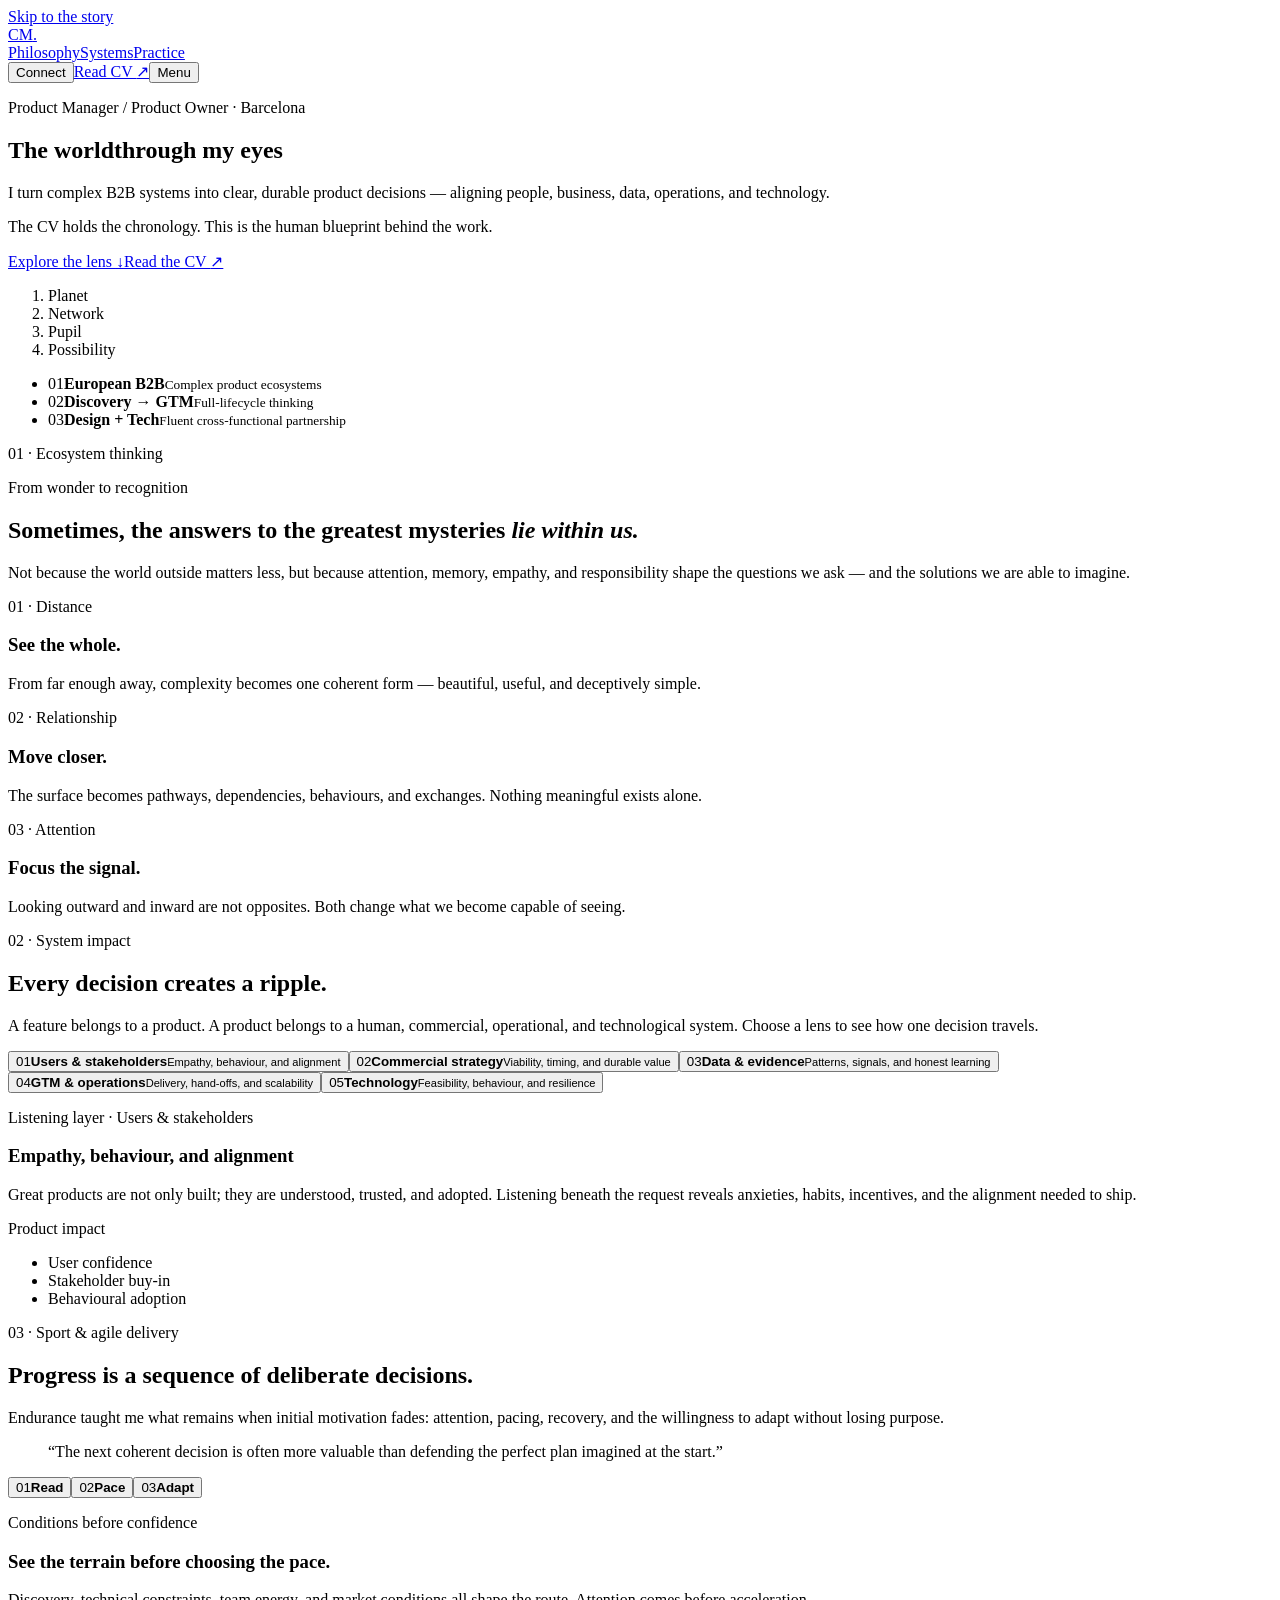
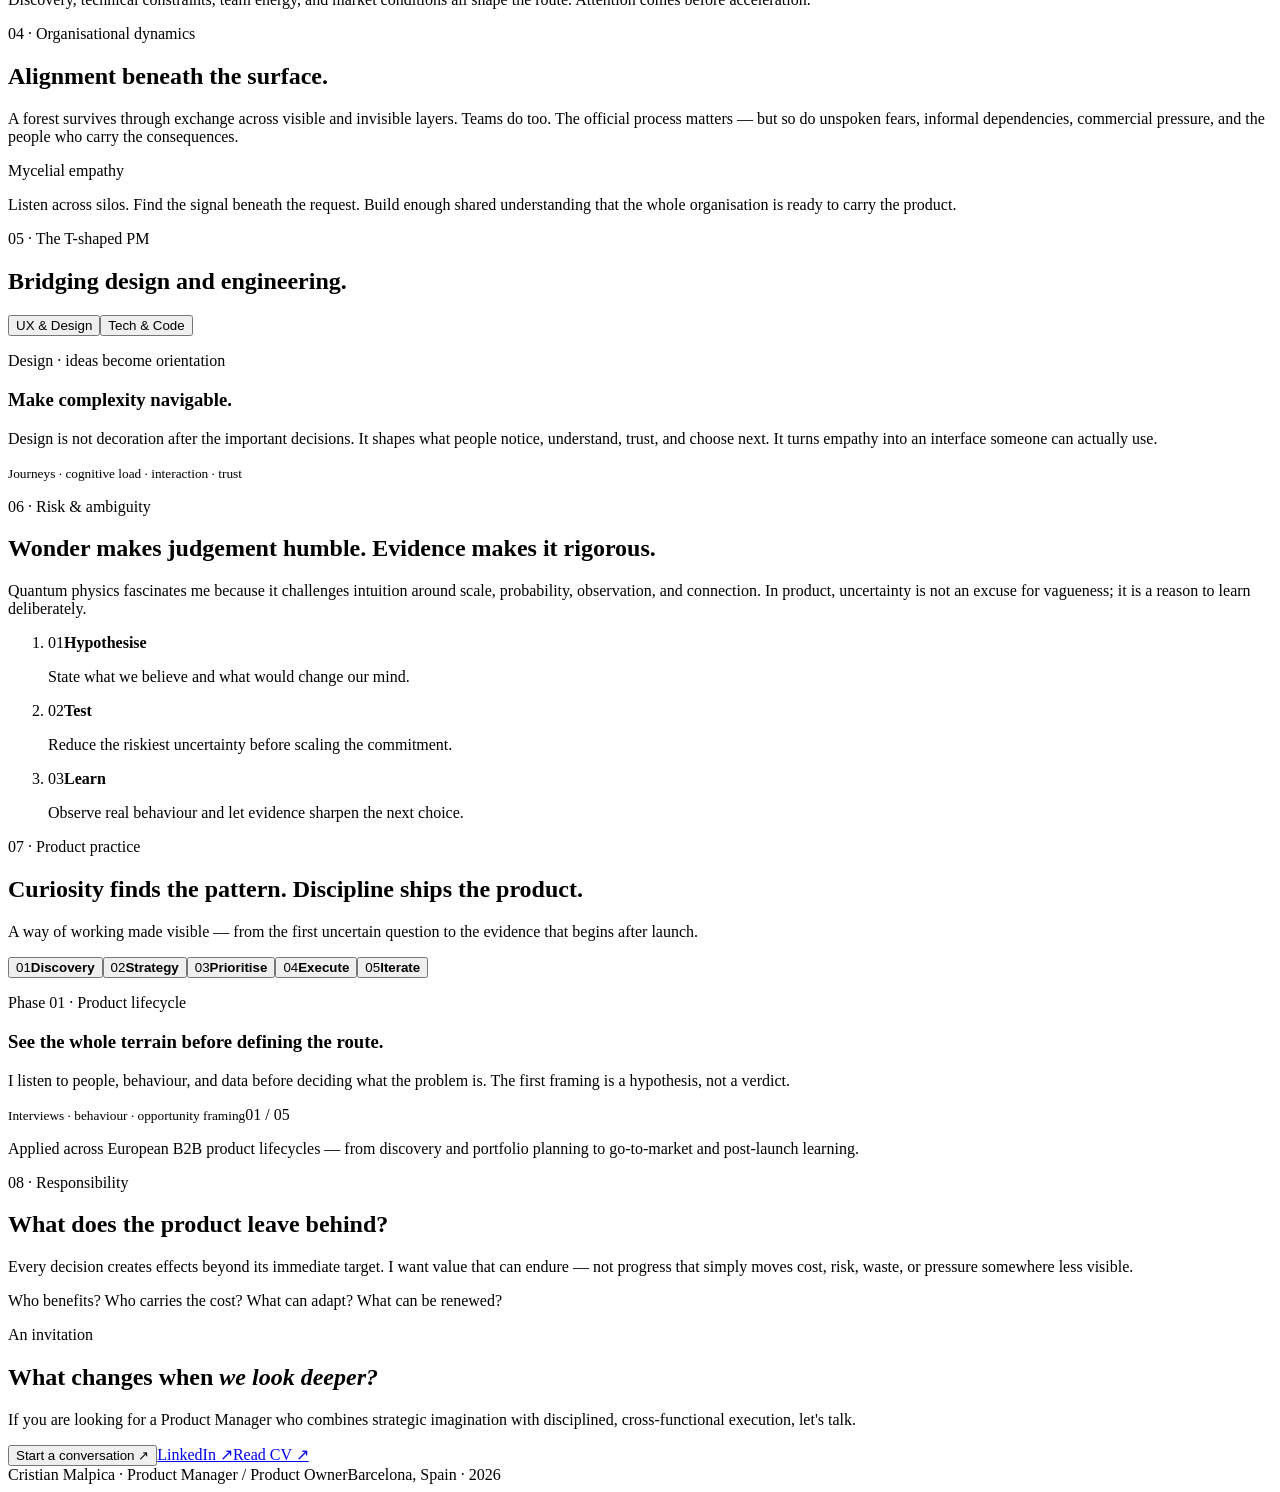
==== commit a4555321: "Redesign the cinematic product portfolio" ====
--- a/index.html
+++ b/index.html
@@ -1 +1 @@
-<!DOCTYPE html><html lang="en"><head><meta charSet="utf-8"/><meta name="viewport" content="width=device-width, initial-scale=1"/><link rel="stylesheet" href="/CMMT/_next/static/chunks/02dvf_zrw9.fj.css" data-precedence="next"/><link rel="preload" as="script" fetchPriority="low" href="/CMMT/_next/static/chunks/10mluhc84.1ee.js"/><script src="/CMMT/_next/static/chunks/0nfm2tlmir2_e.js" async=""></script><script src="/CMMT/_next/static/chunks/0c_u0uom0kk-9.js" async=""></script><script src="/CMMT/_next/static/chunks/turbopack-0jllkmvw1khke.js" async=""></script><script src="/CMMT/_next/static/chunks/0b-.ij0mqhtov.js" async=""></script><script src="/CMMT/_next/static/chunks/0e_zuzs82ewvs.js" async=""></script><title>The World Through My Eyes — Cristian Malpica</title><meta name="description" content="Sometimes, the answers to the greatest mysteries lie within us — an interactive essay by Cristian Malpica."/><meta property="og:title" content="The World Through My Eyes — Cristian Malpica"/><meta property="og:description" content="Sometimes, the answers to the greatest mysteries lie within us."/><meta property="og:url" content="https://cm-uoc.github.io/CMMT/"/><meta property="og:image" content="https://cm-uoc.github.io/CMMT/og.png"/><meta property="og:image:width" content="1717"/><meta property="og:image:height" content="910"/><meta property="og:image:alt" content="A planet transforming into a human iris."/><meta property="og:type" content="website"/><meta name="twitter:card" content="summary_large_image"/><meta name="twitter:title" content="The World Through My Eyes — Cristian Malpica"/><meta name="twitter:description" content="Sometimes, the answers to the greatest mysteries lie within us."/><meta name="twitter:image" content="https://cm-uoc.github.io/CMMT/og.png"/><script src="/CMMT/_next/static/chunks/03~yq9q893hmn.js" noModule=""></script></head><body><div hidden=""><!--$--><!--/$--></div><main id="main-content" tabindex="-1"><a class="skip-link" href="#main-content">Skip to the story</a><header class="site-header"><a class="wordmark" href="#top" aria-label="Cristian Malpica, home">CM<span class="wordmark-dot">.</span></a><nav class="header-nav" aria-label="Primary navigation"><a href="#perspective">Perspective</a><a href="#practice">Practice</a><a href="#contact">Contact</a></nav><a class="quiet-link" href="/CMMT/Cristian_Malpica_CV.pdf" target="_blank">Read the CV <span aria-hidden="true">↗</span></a><span class="reading-progress" aria-hidden="true"></span></header><section class="hero" id="top" aria-labelledby="hero-title"><div class="hero-atmosphere" aria-hidden="true"></div><div class="hero-copy"><p class="kicker">An interactive perspective by Cristian Malpica</p><h1 id="hero-title">The world<span>through my eyes</span></h1><p class="hero-intro">I look for the relationships hidden inside complexity — between the immense and the intimate, the system and the smallest decision.</p></div><div class="orb-stage hero-orb-stage" aria-hidden="true"><div class="orb-aura"></div><div class="orb hero-orb"><div class="orb-texture"></div><div class="orb-shadow"></div><div class="orb-glint"></div></div><p class="orb-caption">01 · Observe from a distance</p></div><a class="enter-cue" href="#perspective"><span>Move closer</span><span class="enter-line" aria-hidden="true"></span></a></section><section class="morph-journey" id="perspective"><div class="morph-sticky"><div class="morph-marker" aria-hidden="true"><span>01</span><span>Distance</span></div><div class="morph-copy" aria-live="polite"><div class="morph-scene is-current"><p class="scene-label">Distance</p><h2>A world, suspended.</h2><p>From far enough away, complexity becomes a single form. Beautiful. Coherent. Deceptively simple.</p></div></div><div class="morph-object" aria-hidden="true"><div class="eye-field"></div><div class="living-orb"><div class="planet-surface"></div><div class="continuity-lines"></div><div class="organic-web"><i></i><i></i><i></i><i></i><i></i><i></i></div><div class="iris-fibres"></div><div class="pupil-core"></div><div class="eye-glint"></div><div class="orb-vignette"></div></div></div><p class="morph-footnote">One geometry. Three readings. <span>Scroll to change scale.</span></p></div></section><section class="thesis-section" aria-labelledby="thesis-title"><div class="thesis-orbit" aria-hidden="true"><span></span><span></span><span></span><span></span></div><div class="thesis-copy" data-reveal="true"><p class="section-number">The inner blueprint</p><h2 id="thesis-title"><span>Sometimes,</span>the answers to the greatest mysteries<em>lie within us.</em></h2><p>Not because the world outside matters less, but because perception, attention, memory, and responsibility shape the questions we ask — and the solutions we are able to imagine.</p></div></section><section class="relationship-section" aria-labelledby="relationships-title"><div class="section-number" data-reveal="true">02 · Relationship</div><div class="relationship-heading" data-reveal="true"><p class="kicker">Nothing meaningful exists alone</p><h2 id="relationships-title">The space between things is part of the thing.</h2></div><div class="relationship-body" data-reveal="true"><p>A feature belongs to a product. A product belongs to a human, commercial, technological, and operational system. Every decision travels beyond its immediate target.</p><p>That is why I try to understand the system surrounding the problem — not just the part that is easiest to name.</p></div><div class="network-experience" data-reveal="true"><div class="network-field" aria-label="Explore the relationships around a product decision"><span class="network-line line-a" aria-hidden="true"></span><span class="network-line line-b" aria-hidden="true"></span><span class="network-line line-c" aria-hidden="true"></span><span class="network-line line-d" aria-hidden="true"></span><span class="network-line line-e" aria-hidden="true"></span><div class="network-core" aria-hidden="true">Decision</div><button class="network-node node-people is-active" type="button" aria-pressed="true">People</button><button class="network-node node-business " type="button" aria-pressed="false">Business</button><button class="network-node node-data " type="button" aria-pressed="false">Data</button><button class="network-node node-operations " type="button" aria-pressed="false">Operations</button><button class="network-node node-technology " type="button" aria-pressed="false">Technology</button></div><div class="network-reading" aria-live="polite"><p class="scene-label">Listening layer · <!-- -->People</p><p>Needs, confidence, habits, fears, and the knowledge carried by those closest to the problem.</p><span>Choose a node to shift perspective.</span></div></div></section><section class="endurance-section" aria-labelledby="endurance-title"><div class="topography" aria-hidden="true"><i></i><i></i><i></i><i></i><i></i><i></i><i></i></div><div class="endurance-copy" data-reveal="true"><p class="section-number">03 · Endurance</p><p class="kicker">The terrain is part of the plan</p><h2 id="endurance-title">Progress is a sequence of deliberate decisions.</h2><p class="endurance-lead">Endurance taught me what remains when initial motivation disappears: attention, pacing, recovery, and the willingness to adapt without losing purpose.</p></div><ol class="terrain-decisions" data-reveal="true"><li><span>01</span><strong>Read</strong><p>Conditions before confidence.</p></li><li><span>02</span><strong>Pace</strong><p>Energy in service of distance.</p></li><li><span>03</span><strong>Adapt</strong><p>A changed route, the same purpose.</p></li></ol><blockquote data-reveal="true">“The next coherent decision is often more valuable than defending the perfect plan imagined at the start.”</blockquote></section><section class="nature-section" aria-labelledby="nature-title"><div class="nature-copy" data-reveal="true"><p class="section-number">04 · Beneath the surface</p><p class="kicker">Mycelial empathy</p><h2 id="nature-title">Listen for what the visible process cannot say.</h2><p>Nature reminds me that resilience is relational. In healthy systems, essential work happens across visible and invisible layers: exchange, feedback, diversity, adaptation, renewal.</p><p>The same is true in organisations. Requirements matter — but so do unspoken fears, informal dependencies, commercial pressure, daily friction, and the people who will carry the consequences.</p></div><div class="root-system" aria-hidden="true"><span class="root root-one"></span><span class="root root-two"></span><span class="root root-three"></span><span class="root root-four"></span><span class="root root-five"></span><i class="root-node r1"></i><i class="root-node r2"></i><i class="root-node r3"></i><i class="root-node r4"></i></div></section><section class="making-section mode-design" aria-labelledby="making-title"><div class="making-controls" data-reveal="true"><p class="section-number">05 · From thought to behaviour</p><div class="mode-switch" role="group" aria-label="Choose a perspective"><button type="button" aria-pressed="true">Design</button><button type="button" aria-pressed="false">Code</button></div></div><div class="making-frame" data-reveal="true"><div class="making-lens" aria-hidden="true"><span class="lens-ring ring-one"></span><span class="lens-ring ring-two"></span><span class="lens-cross x-one"></span><span class="lens-cross x-two"></span></div><div class="making-copy" aria-live="polite"><p class="kicker">Ideas become orientation</p><h2 id="making-title">Design makes complexity navigable.</h2><p>Design is not decoration after the important decisions. It shapes what people notice, understand, trust, and choose next.</p></div></div><p class="making-conclusion" data-reveal="true">Creativity is the ability to recognise a relationship that was previously invisible — and the discipline to turn that possibility into one usable direction.</p></section><aside class="uncertainty-section" aria-labelledby="uncertainty-title"><div class="uncertainty-orbit" aria-hidden="true"><i></i><i></i><i></i></div><div data-reveal="true"><p class="section-number">A note on uncertainty</p><h2 id="uncertainty-title">Wonder should make judgement more humble, not less rigorous.</h2><p>Quantum physics fascinates me because it challenges intuition around scale, observation, probability, and connection. It is a source of intellectual wonder — not proof of a personal or professional claim.</p></div></aside><section class="practice-section" id="practice" aria-labelledby="practice-title"><div class="practice-intro" data-reveal="true"><p class="section-number">06 · Practice</p><p class="kicker">A way of working, made visible</p><h2 id="practice-title">Curiosity finds the pattern. Discipline carries it forward.</h2></div><div class="method-console" data-reveal="true"><div class="method-tabs" role="group" aria-label="Cristian&#x27;s product practice"><button type="button" aria-pressed="true" class="is-active"><span>0<!-- -->1</span><strong>Observe</strong></button><button type="button" aria-pressed="false" class=""><span>0<!-- -->2</span><strong>Connect</strong></button><button type="button" aria-pressed="false" class=""><span>0<!-- -->3</span><strong>Choose</strong></button><button type="button" aria-pressed="false" class=""><span>0<!-- -->4</span><strong>Build</strong></button><button type="button" aria-pressed="false" class=""><span>0<!-- -->5</span><strong>Learn</strong></button></div><div class="method-panel" aria-live="polite" tabindex="0"><p class="method-line">See the whole terrain before choosing the route.</p><p>I listen to people, behaviour, and data before deciding what the problem is. The first framing is a hypothesis, not a verdict.</p><span class="method-count">0<!-- -->1<!-- --> / 05</span></div></div><p class="proof-line" data-reveal="true">Applied across European B2B product lifecycles — from discovery and portfolio planning to launch and post-launch learning.</p></section><section class="responsibility-section" aria-labelledby="responsibility-title"><div class="responsibility-signal" aria-hidden="true"><span></span><span></span><span></span><span></span></div><div data-reveal="true"><p class="section-number">07 · Responsibility</p><h2 id="responsibility-title">What does the product leave behind?</h2><p>Every decision creates effects beyond its immediate target. I want value that can endure — not progress that simply moves cost, risk, waste, or pressure somewhere less visible.</p><p class="responsibility-question">Who benefits? Who carries the cost? What can adapt? What can be renewed?</p></div></section><footer class="finale" id="contact"><div class="finale-eye" aria-hidden="true"><div class="finale-iris"><span></span></div></div><div class="finale-copy" data-reveal="true"><p class="kicker">An invitation</p><h2>What changes when we look deeper?</h2><p>Perhaps the problem. Perhaps the pattern. Perhaps the next decision.</p><div class="finale-actions"><a class="primary-action" href="mailto:cmalpica25@icloud.com">Start a conversation <span aria-hidden="true">↗</span></a><a href="/CMMT/Cristian_Malpica_CV.pdf" target="_blank">Read the CV ↗</a><a href="https://linkedin.com/in/cristian-malpica-02551b20a" target="_blank" rel="noreferrer">LinkedIn ↗</a></div></div><div class="footer-line"><p>Cristian Malpica · Product Manager / Product Owner</p><p>Barcelona, Spain · 2026</p></div></footer></main><!--$--><!--/$--><script src="/CMMT/_next/static/chunks/10mluhc84.1ee.js" id="_R_" async=""></script><script>(self.__next_f=self.__next_f||[]).push([0])</script><script>self.__next_f.push([1,"1:\"$Sreact.fragment\"\n2:I[11968,[\"/CMMT/_next/static/chunks/0b-.ij0mqhtov.js\"],\"default\"]\n3:I[87804,[\"/CMMT/_next/static/chunks/0b-.ij0mqhtov.js\"],\"default\"]\n4:I[7934,[\"/CMMT/_next/static/chunks/0b-.ij0mqhtov.js\"],\"ClientPageRoot\"]\n5:I[31713,[\"/CMMT/_next/static/chunks/0b-.ij0mqhtov.js\",\"/CMMT/_next/static/chunks/0e_zuzs82ewvs.js\"],\"default\"]\n8:I[77916,[\"/CMMT/_next/static/chunks/0b-.ij0mqhtov.js\"],\"OutletBoundary\"]\n9:\"$Sreact.suspense\"\nb:I[77916,[\"/CMMT/_next/static/chunks/0b-.ij0mqhtov.js\"],\"ViewportBoundary\"]\nd:I[77916,[\"/CMMT/_next/static/chunks/0b-.ij0mqhtov.js\"],\"MetadataBoundary\"]\nf:I[21480,[\"/CMMT/_next/static/chunks/0b-.ij0mqhtov.js\"],\"default\",1]\n:HL[\"/CMMT/_next/static/chunks/02dvf_zrw9.fj.css\",\"style\"]\n"])</script><script>self.__next_f.push([1,"0:{\"P\":null,\"c\":[\"\",\"\"],\"q\":\"\",\"i\":false,\"f\":[[[\"\",{\"children\":[\"__PAGE__\",{}]},\"$undefined\",\"$undefined\",16],[[\"$\",\"$1\",\"c\",{\"children\":[[[\"$\",\"link\",\"0\",{\"rel\":\"stylesheet\",\"href\":\"/CMMT/_next/static/chunks/02dvf_zrw9.fj.css\",\"precedence\":\"next\",\"crossOrigin\":\"$undefined\",\"nonce\":\"$undefined\"}],[\"$\",\"script\",\"script-0\",{\"src\":\"/CMMT/_next/static/chunks/0b-.ij0mqhtov.js\",\"async\":true,\"nonce\":\"$undefined\"}]],[\"$\",\"html\",null,{\"lang\":\"en\",\"children\":[\"$\",\"body\",null,{\"children\":[\"$\",\"$L2\",null,{\"parallelRouterKey\":\"children\",\"error\":\"$undefined\",\"errorStyles\":\"$undefined\",\"errorScripts\":\"$undefined\",\"template\":[\"$\",\"$L3\",null,{}],\"templateStyles\":\"$undefined\",\"templateScripts\":\"$undefined\",\"notFound\":[[[\"$\",\"title\",null,{\"children\":\"404: This page could not be found.\"}],[\"$\",\"div\",null,{\"style\":{\"fontFamily\":\"system-ui,\\\"Segoe UI\\\",Roboto,Helvetica,Arial,sans-serif,\\\"Apple Color Emoji\\\",\\\"Segoe UI Emoji\\\"\",\"height\":\"100vh\",\"textAlign\":\"center\",\"display\":\"flex\",\"flexDirection\":\"column\",\"alignItems\":\"center\",\"justifyContent\":\"center\"},\"children\":[\"$\",\"div\",null,{\"children\":[[\"$\",\"style\",null,{\"dangerouslySetInnerHTML\":{\"__html\":\"body{color:#000;background:#fff;margin:0}.next-error-h1{border-right:1px solid rgba(0,0,0,.3)}@media (prefers-color-scheme:dark){body{color:#fff;background:#000}.next-error-h1{border-right:1px solid rgba(255,255,255,.3)}}\"}}],[\"$\",\"h1\",null,{\"className\":\"next-error-h1\",\"style\":{\"display\":\"inline-block\",\"margin\":\"0 20px 0 0\",\"padding\":\"0 23px 0 0\",\"fontSize\":24,\"fontWeight\":500,\"verticalAlign\":\"top\",\"lineHeight\":\"49px\"},\"children\":404}],[\"$\",\"div\",null,{\"style\":{\"display\":\"inline-block\"},\"children\":[\"$\",\"h2\",null,{\"style\":{\"fontSize\":14,\"fontWeight\":400,\"lineHeight\":\"49px\",\"margin\":0},\"children\":\"This page could not be found.\"}]}]]}]}]],[]],\"forbidden\":\"$undefined\",\"unauthorized\":\"$undefined\"}]}]}]]}],{\"children\":[[\"$\",\"$1\",\"c\",{\"children\":[[\"$\",\"$L4\",null,{\"Component\":\"$5\",\"serverProvidedParams\":{\"searchParams\":{},\"params\":{},\"promises\":[\"$@6\",\"$@7\"]}}],[[\"$\",\"script\",\"script-0\",{\"src\":\"/CMMT/_next/static/chunks/0e_zuzs82ewvs.js\",\"async\":true,\"nonce\":\"$undefined\"}]],[\"$\",\"$L8\",null,{\"children\":[\"$\",\"$9\",null,{\"name\":\"Next.MetadataOutlet\",\"children\":\"$@a\"}]}]]}],{},null,false,null]},null,false,null],[\"$\",\"$1\",\"h\",{\"children\":[null,[\"$\",\"$Lb\",null,{\"children\":\"$Lc\"}],[\"$\",\"div\",null,{\"hidden\":true,\"children\":[\"$\",\"$Ld\",null,{\"children\":[\"$\",\"$9\",null,{\"name\":\"Next.Metadata\",\"children\":\"$Le\"}]}]}],null]}],false]],\"m\":\"$undefined\",\"G\":[\"$f\",[[\"$\",\"link\",\"0\",{\"rel\":\"stylesheet\",\"href\":\"/CMMT/_next/static/chunks/02dvf_zrw9.fj.css\",\"precedence\":\"next\",\"crossOrigin\":\"$undefined\",\"nonce\":\"$undefined\"}]]],\"S\":true,\"h\":null,\"s\":\"$undefined\",\"l\":\"$undefined\",\"p\":\"$undefined\",\"d\":\"$undefined\",\"b\":\"L4usG6FvTgkM6GzRWBmnX\"}\n"])</script><script>self.__next_f.push([1,"6:{}\n7:\"$0:f:0:1:1:children:0:props:children:0:props:serverProvidedParams:params\"\n"])</script><script>self.__next_f.push([1,"c:[[\"$\",\"meta\",\"0\",{\"charSet\":\"utf-8\"}],[\"$\",\"meta\",\"1\",{\"name\":\"viewport\",\"content\":\"width=device-width, initial-scale=1\"}]]\n"])</script><script>self.__next_f.push([1,"a:null\ne:[[\"$\",\"title\",\"0\",{\"children\":\"The World Through My Eyes — Cristian Malpica\"}],[\"$\",\"meta\",\"1\",{\"name\":\"description\",\"content\":\"Sometimes, the answers to the greatest mysteries lie within us — an interactive essay by Cristian Malpica.\"}],[\"$\",\"meta\",\"2\",{\"property\":\"og:title\",\"content\":\"The World Through My Eyes — Cristian Malpica\"}],[\"$\",\"meta\",\"3\",{\"property\":\"og:description\",\"content\":\"Sometimes, the answers to the greatest mysteries lie within us.\"}],[\"$\",\"meta\",\"4\",{\"property\":\"og:url\",\"content\":\"https://cm-uoc.github.io/CMMT/\"}],[\"$\",\"meta\",\"5\",{\"property\":\"og:image\",\"content\":\"https://cm-uoc.github.io/CMMT/og.png\"}],[\"$\",\"meta\",\"6\",{\"property\":\"og:image:width\",\"content\":\"1717\"}],[\"$\",\"meta\",\"7\",{\"property\":\"og:image:height\",\"content\":\"910\"}],[\"$\",\"meta\",\"8\",{\"property\":\"og:image:alt\",\"content\":\"A planet transforming into a human iris.\"}],[\"$\",\"meta\",\"9\",{\"property\":\"og:type\",\"content\":\"website\"}],[\"$\",\"meta\",\"10\",{\"name\":\"twitter:card\",\"content\":\"summary_large_image\"}],[\"$\",\"meta\",\"11\",{\"name\":\"twitter:title\",\"content\":\"The World Through My Eyes — Cristian Malpica\"}],[\"$\",\"meta\",\"12\",{\"name\":\"twitter:description\",\"content\":\"Sometimes, the answers to the greatest mysteries lie within us.\"}],[\"$\",\"meta\",\"13\",{\"name\":\"twitter:image\",\"content\":\"https://cm-uoc.github.io/CMMT/og.png\"}]]\n"])</script></body></html>+<!DOCTYPE html><html lang="en"><head><meta charSet="utf-8"/><meta name="viewport" content="width=device-width, initial-scale=1"/><link rel="stylesheet" href="/CMMT/_next/static/chunks/01vlbdm54jorc.css" data-precedence="next"/><link rel="preload" as="script" fetchPriority="low" href="/CMMT/_next/static/chunks/10mluhc84.1ee.js"/><script src="/CMMT/_next/static/chunks/0nfm2tlmir2_e.js" async=""></script><script src="/CMMT/_next/static/chunks/0c_u0uom0kk-9.js" async=""></script><script src="/CMMT/_next/static/chunks/turbopack-0jllkmvw1khke.js" async=""></script><script src="/CMMT/_next/static/chunks/0b-.ij0mqhtov.js" async=""></script><script src="/CMMT/_next/static/chunks/0.wytfy0-ebbi.js" async=""></script><title>Cristian Malpica — Product Manager / Product Owner</title><meta name="description" content="The human blueprint behind Cristian Malpica’s product work: systems thinking, empathy, creativity, and disciplined execution."/><meta property="og:title" content="The World Through My Eyes — Cristian Malpica"/><meta property="og:description" content="A cinematic Product Management portfolio about systems, people, evidence, and deliberate decisions."/><meta property="og:url" content="https://cm-uoc.github.io/CMMT/"/><meta property="og:image" content="https://cm-uoc.github.io/CMMT/og.png"/><meta property="og:image:width" content="1717"/><meta property="og:image:height" content="910"/><meta property="og:image:alt" content="A planet transforming into a human iris."/><meta property="og:type" content="website"/><meta name="twitter:card" content="summary_large_image"/><meta name="twitter:title" content="The World Through My Eyes — Cristian Malpica"/><meta name="twitter:description" content="A cinematic Product Management portfolio about systems, people, evidence, and deliberate decisions."/><meta name="twitter:image" content="https://cm-uoc.github.io/CMMT/og.png"/><script src="/CMMT/_next/static/chunks/03~yq9q893hmn.js" noModule=""></script></head><body><div hidden=""><!--$--><!--/$--></div><div id="site-shell"><a class="skip-link" href="#main-content">Skip to the story</a><main id="main-content" tabindex="-1"><div class="visual-stage phase-planet" aria-hidden="true"><div class="visual-halo"></div><div class="visual-orbit orbit-a"></div><div class="visual-orbit orbit-b"></div><div class="visual-orbit orbit-c"></div><div class="visual-sphere"><div class="planet-layer"><span></span><i></i></div><div class="topology-layer"><span></span><span></span><span></span><span></span><span></span><span></span><span></span><span></span><span></span><span></span></div><div class="network-layer"><span></span><span></span><span></span><span></span><span></span><span></span><span></span><span></span><i></i><i></i><i></i><i></i><i></i><i></i></div><div class="iris-layer"><span class="pupil"></span><span class="iris-glint"></span></div><div class="quantum-layer"><span></span><span></span><span></span><i></i><b></b></div><div class="sphere-vignette"></div></div></div><div class="grain-layer" aria-hidden="true"></div><header class="site-header"><a class="wordmark" href="#top" aria-label="Cristian Malpica, home">CM<span>.</span></a><nav class="header-nav" aria-label="Primary navigation"><a class="" href="#lens">Philosophy</a><a class="" href="#systems">Systems</a><a class="" href="#practice">Practice</a></nav><div class="header-actions"><button class="connect-button" type="button">Connect</button><a class="cv-link" href="/CMMT/Cristian_Malpica_CV.pdf" target="_blank" rel="noreferrer">Read CV <span aria-hidden="true">↗</span></a><button class="menu-button" type="button" aria-expanded="false" aria-controls="mobile-menu">Menu</button></div><span class="reading-progress" aria-hidden="true"></span><nav class="mobile-menu" id="mobile-menu" aria-label="Mobile navigation" hidden=""><a href="#lens">Philosophy</a><a href="#systems">Systems</a><a href="#practice">Practice</a><a href="#contact">Contact</a><a href="/CMMT/Cristian_Malpica_CV.pdf" target="_blank" rel="noreferrer">Read CV ↗</a></nav></header><section class="hero" id="top" aria-labelledby="hero-title" data-visual="planet"><div class="content-frame hero-frame"><div class="hero-copy"><p class="portfolio-badge"><span aria-hidden="true"></span> Product Manager / Product Owner · Barcelona</p><h1 id="hero-title">The world<span>through my eyes</span></h1><p class="hero-intro">I turn complex B2B systems into clear, durable product decisions — aligning people, business, data, operations, and technology.</p><p class="hero-context">The CV holds the chronology. This is the human blueprint behind the work.</p><div class="hero-actions"><a class="primary-action" href="#lens">Explore the lens <span aria-hidden="true">↓</span></a><a href="/CMMT/Cristian_Malpica_CV.pdf" target="_blank" rel="noreferrer">Read the CV <span aria-hidden="true">↗</span></a></div><ol class="hero-route" aria-label="The visual journey"><li>Planet</li><li>Network</li><li>Pupil</li><li>Possibility</li></ol></div><ul class="proof-strip" aria-label="Professional focus"><li><span>01</span><strong>European B2B</strong><small>Complex product ecosystems</small></li><li><span>02</span><strong>Discovery → GTM</strong><small>Full-lifecycle thinking</small></li><li><span>03</span><strong>Design + Tech</strong><small>Fluent cross-functional partnership</small></li></ul></div></section><section class="lens-section section-shell" id="lens" aria-labelledby="lens-title" data-visual="iris"><div class="content-frame"><div class="chapter-heading" data-reveal="true"><p class="section-label">01 · Ecosystem thinking</p><p class="chapter-index">From wonder to recognition</p></div><div class="thesis" data-reveal="true"><h2 id="lens-title"><span>Sometimes,</span> the answers to the greatest mysteries <em>lie within us.</em></h2><p>Not because the world outside matters less, but because attention, memory, empathy, and responsibility shape the questions we ask — and the solutions we are able to imagine.</p></div><div class="scale-notes" data-reveal="true"><article><span>01 · Distance</span><h3>See the whole.</h3><p>From far enough away, complexity becomes one coherent form — beautiful, useful, and deceptively simple.</p></article><article><span>02 · Relationship</span><h3>Move closer.</h3><p>The surface becomes pathways, dependencies, behaviours, and exchanges. Nothing meaningful exists alone.</p></article><article><span>03 · Attention</span><h3>Focus the signal.</h3><p>Looking outward and inward are not opposites. Both change what we become capable of seeing.</p></article></div></div></section><section class="systems-section section-shell" id="systems" aria-labelledby="systems-title" data-visual="network"><div class="content-frame"><div class="section-intro" data-reveal="true"><p class="section-label">02 · System impact</p><h2 id="systems-title">Every decision creates a ripple.</h2><p>A feature belongs to a product. A product belongs to a human, commercial, operational, and technological system. Choose a lens to see how one decision travels.</p></div><div class="system-console" data-reveal="true"><div class="system-tabs" role="tablist" aria-label="Product decision lenses"><button id="network-tab-people" role="tab" type="button" aria-selected="true" aria-controls="network-panel" tabindex="0"><span>0<!-- -->1</span><span><strong>Users &amp; stakeholders</strong><small>Empathy, behaviour, and alignment</small></span><i aria-hidden="true"></i></button><button id="network-tab-business" role="tab" type="button" aria-selected="false" aria-controls="network-panel" tabindex="-1"><span>0<!-- -->2</span><span><strong>Commercial strategy</strong><small>Viability, timing, and durable value</small></span><i aria-hidden="true"></i></button><button id="network-tab-data" role="tab" type="button" aria-selected="false" aria-controls="network-panel" tabindex="-1"><span>0<!-- -->3</span><span><strong>Data &amp; evidence</strong><small>Patterns, signals, and honest learning</small></span><i aria-hidden="true"></i></button><button id="network-tab-operations" role="tab" type="button" aria-selected="false" aria-controls="network-panel" tabindex="-1"><span>0<!-- -->4</span><span><strong>GTM &amp; operations</strong><small>Delivery, hand-offs, and scalability</small></span><i aria-hidden="true"></i></button><button id="network-tab-technology" role="tab" type="button" aria-selected="false" aria-controls="network-panel" tabindex="-1"><span>0<!-- -->5</span><span><strong>Technology</strong><small>Feasibility, behaviour, and resilience</small></span><i aria-hidden="true"></i></button></div><div class="system-panel" id="network-panel" role="tabpanel" aria-labelledby="network-tab-people" tabindex="0"><p class="panel-label">Listening layer · <!-- -->Users &amp; stakeholders</p><h3>Empathy, behaviour, and alignment</h3><p>Great products are not only built; they are understood, trusted, and adopted. Listening beneath the request reveals anxieties, habits, incentives, and the alignment needed to ship.</p><div class="impact-group"><span>Product impact</span><ul><li>User confidence</li><li>Stakeholder buy-in</li><li>Behavioural adoption</li></ul></div></div></div></div></section><section class="execution-section section-shell" id="execution" aria-labelledby="execution-title" data-visual="terrain"><div class="content-frame execution-grid"><div class="section-intro" data-reveal="true"><p class="section-label">03 · Sport &amp; agile delivery</p><h2 id="execution-title">Progress is a sequence of deliberate decisions.</h2><p>Endurance taught me what remains when initial motivation fades: attention, pacing, recovery, and the willingness to adapt without losing purpose.</p><blockquote>“The next coherent decision is often more valuable than defending the perfect plan imagined at the start.”</blockquote></div><div class="terrain-console" data-reveal="true"><div class="terrain-tabs" role="tablist" aria-label="Endurance principles"><button id="terrain-tab-0" role="tab" type="button" aria-selected="true" aria-controls="terrain-panel" tabindex="0"><span>0<!-- -->1</span><strong>Read</strong></button><button id="terrain-tab-1" role="tab" type="button" aria-selected="false" aria-controls="terrain-panel" tabindex="-1"><span>0<!-- -->2</span><strong>Pace</strong></button><button id="terrain-tab-2" role="tab" type="button" aria-selected="false" aria-controls="terrain-panel" tabindex="-1"><span>0<!-- -->3</span><strong>Adapt</strong></button></div><div class="terrain-panel" id="terrain-panel" role="tabpanel" aria-labelledby="terrain-tab-0" tabindex="0"><p class="panel-label">Conditions before confidence</p><h3>See the terrain before choosing the pace.</h3><p>Discovery, technical constraints, team energy, and market conditions all shape the route. Attention comes before acceleration.</p><div class="terrain-line" aria-hidden="true"><span></span><i></i><b></b></div></div></div></div></section><section class="alignment-section section-shell" id="alignment" aria-labelledby="alignment-title" data-visual="network"><div class="content-frame alignment-grid"><div class="alignment-visual" aria-hidden="true" data-reveal="true"><span></span><span></span><span></span><span></span><span></span><span></span><span></span><i></i><i></i><i></i><i></i><i></i></div><div class="section-intro" data-reveal="true"><p class="section-label">04 · Organisational dynamics</p><h2 id="alignment-title">Alignment beneath the surface.</h2><p>A forest survives through exchange across visible and invisible layers. Teams do too. The official process matters — but so do unspoken fears, informal dependencies, commercial pressure, and the people who carry the consequences.</p><div class="field-note"><span>Mycelial empathy</span><p>Listen across silos. Find the signal beneath the request. Build enough shared understanding that the whole organisation is ready to carry the product.</p></div></div></div></section><section class="making-section section-shell" id="making" aria-labelledby="making-title" data-visual="iris"><div class="content-frame"><div class="making-header" data-reveal="true"><div><p class="section-label">05 · The T-shaped PM</p><h2 id="making-title">Bridging design and engineering.</h2></div><div class="mode-tabs" role="tablist" aria-label="Choose a making perspective"><button id="making-tab-design" role="tab" type="button" aria-selected="true" aria-controls="making-panel" tabindex="0">UX &amp; Design</button><button id="making-tab-code" role="tab" type="button" aria-selected="false" aria-controls="making-panel" tabindex="-1">Tech &amp; Code</button></div></div><div class="making-panel mode-design" id="making-panel" role="tabpanel" aria-labelledby="making-tab-design" tabindex="0" data-reveal="true"><div class="making-aperture" aria-hidden="true"><span></span><span></span><i></i><i></i></div><div class="making-copy"><p class="panel-label">Design · ideas become orientation</p><h3>Make complexity navigable.</h3><p>Design is not decoration after the important decisions. It shapes what people notice, understand, trust, and choose next. It turns empathy into an interface someone can actually use.</p><small>Journeys · cognitive load · interaction · trust</small></div></div></div></section><aside class="uncertainty-section section-shell" id="uncertainty" aria-labelledby="uncertainty-title" data-visual="quantum"><div class="content-frame uncertainty-grid"><div class="section-intro" data-reveal="true"><p class="section-label">06 · Risk &amp; ambiguity</p><h2 id="uncertainty-title">Wonder makes judgement humble. Evidence makes it rigorous.</h2><p>Quantum physics fascinates me because it challenges intuition around scale, probability, observation, and connection. In product, uncertainty is not an excuse for vagueness; it is a reason to learn deliberately.</p></div><ol class="uncertainty-principles" data-reveal="true"><li><span>01</span><strong>Hypothesise</strong><p>State what we believe and what would change our mind.</p></li><li><span>02</span><strong>Test</strong><p>Reduce the riskiest uncertainty before scaling the commitment.</p></li><li><span>03</span><strong>Learn</strong><p>Observe real behaviour and let evidence sharpen the next choice.</p></li></ol></div></aside><section class="practice-section section-shell" id="practice" aria-labelledby="practice-title" data-visual="quantum"><div class="content-frame"><div class="section-intro practice-intro" data-reveal="true"><p class="section-label">07 · Product practice</p><h2 id="practice-title">Curiosity finds the pattern. Discipline ships the product.</h2><p>A way of working made visible — from the first uncertain question to the evidence that begins after launch.</p></div><div class="practice-console" data-reveal="true"><div class="practice-tabs" role="tablist" aria-label="Product lifecycle"><button id="practice-tab-0" role="tab" type="button" aria-selected="true" aria-controls="practice-panel" tabindex="0"><span>0<!-- -->1</span><strong>Discovery</strong></button><button id="practice-tab-1" role="tab" type="button" aria-selected="false" aria-controls="practice-panel" tabindex="-1"><span>0<!-- -->2</span><strong>Strategy</strong></button><button id="practice-tab-2" role="tab" type="button" aria-selected="false" aria-controls="practice-panel" tabindex="-1"><span>0<!-- -->3</span><strong>Prioritise</strong></button><button id="practice-tab-3" role="tab" type="button" aria-selected="false" aria-controls="practice-panel" tabindex="-1"><span>0<!-- -->4</span><strong>Execute</strong></button><button id="practice-tab-4" role="tab" type="button" aria-selected="false" aria-controls="practice-panel" tabindex="-1"><span>0<!-- -->5</span><strong>Iterate</strong></button></div><div class="practice-panel" id="practice-panel" role="tabpanel" aria-labelledby="practice-tab-0" tabindex="0"><p class="panel-label">Phase 0<!-- -->1<!-- --> · Product lifecycle</p><h3>See the whole terrain before defining the route.</h3><p>I listen to people, behaviour, and data before deciding what the problem is. The first framing is a hypothesis, not a verdict.</p><small>Interviews · behaviour · opportunity framing</small><span class="panel-count">0<!-- -->1<!-- --> / 05</span></div></div><p class="practice-proof" data-reveal="true">Applied across European B2B product lifecycles — from discovery and portfolio planning to go-to-market and post-launch learning.</p></div></section><section class="responsibility-section section-shell" id="responsibility" aria-labelledby="responsibility-title" data-visual="planet"><div class="content-frame responsibility-grid"><div class="responsibility-ripple" aria-hidden="true"><span></span><span></span><span></span><span></span><i></i></div><div class="section-intro" data-reveal="true"><p class="section-label">08 · Responsibility</p><h2 id="responsibility-title">What does the product leave behind?</h2><p>Every decision creates effects beyond its immediate target. I want value that can endure — not progress that simply moves cost, risk, waste, or pressure somewhere less visible.</p><p class="responsibility-questions">Who benefits? Who carries the cost? What can adapt? What can be renewed?</p></div></div></section><footer class="finale" id="contact" data-visual="iris"><div class="content-frame finale-frame" data-reveal="true"><p class="section-label">An invitation</p><h2>What changes when <em>we look deeper?</em></h2><p>If you are looking for a Product Manager who combines strategic imagination with disciplined, cross-functional execution, let&#x27;s talk.</p><div class="finale-actions"><button class="primary-action" type="button">Start a conversation <span aria-hidden="true">↗</span></button><a href="https://linkedin.com/in/cristian-malpica-02551b20a" target="_blank" rel="noreferrer">LinkedIn ↗</a><a href="/CMMT/Cristian_Malpica_CV.pdf" target="_blank" rel="noreferrer">Read CV ↗</a></div><div class="footer-line"><span>Cristian Malpica · Product Manager / Product Owner</span><span>Barcelona, Spain · 2026</span></div></div></footer></main></div><!--$--><!--/$--><script src="/CMMT/_next/static/chunks/10mluhc84.1ee.js" id="_R_" async=""></script><script>(self.__next_f=self.__next_f||[]).push([0])</script><script>self.__next_f.push([1,"1:\"$Sreact.fragment\"\n2:I[11968,[\"/CMMT/_next/static/chunks/0b-.ij0mqhtov.js\"],\"default\"]\n3:I[87804,[\"/CMMT/_next/static/chunks/0b-.ij0mqhtov.js\"],\"default\"]\n4:I[7934,[\"/CMMT/_next/static/chunks/0b-.ij0mqhtov.js\"],\"ClientPageRoot\"]\n5:I[31713,[\"/CMMT/_next/static/chunks/0b-.ij0mqhtov.js\",\"/CMMT/_next/static/chunks/0.wytfy0-ebbi.js\"],\"default\"]\n8:I[77916,[\"/CMMT/_next/static/chunks/0b-.ij0mqhtov.js\"],\"OutletBoundary\"]\n9:\"$Sreact.suspense\"\nb:I[77916,[\"/CMMT/_next/static/chunks/0b-.ij0mqhtov.js\"],\"ViewportBoundary\"]\nd:I[77916,[\"/CMMT/_next/static/chunks/0b-.ij0mqhtov.js\"],\"MetadataBoundary\"]\nf:I[21480,[\"/CMMT/_next/static/chunks/0b-.ij0mqhtov.js\"],\"default\",1]\n:HL[\"/CMMT/_next/static/chunks/01vlbdm54jorc.css\",\"style\"]\n"])</script><script>self.__next_f.push([1,"0:{\"P\":null,\"c\":[\"\",\"\"],\"q\":\"\",\"i\":false,\"f\":[[[\"\",{\"children\":[\"__PAGE__\",{}]},\"$undefined\",\"$undefined\",16],[[\"$\",\"$1\",\"c\",{\"children\":[[[\"$\",\"link\",\"0\",{\"rel\":\"stylesheet\",\"href\":\"/CMMT/_next/static/chunks/01vlbdm54jorc.css\",\"precedence\":\"next\",\"crossOrigin\":\"$undefined\",\"nonce\":\"$undefined\"}],[\"$\",\"script\",\"script-0\",{\"src\":\"/CMMT/_next/static/chunks/0b-.ij0mqhtov.js\",\"async\":true,\"nonce\":\"$undefined\"}]],[\"$\",\"html\",null,{\"lang\":\"en\",\"children\":[\"$\",\"body\",null,{\"children\":[\"$\",\"$L2\",null,{\"parallelRouterKey\":\"children\",\"error\":\"$undefined\",\"errorStyles\":\"$undefined\",\"errorScripts\":\"$undefined\",\"template\":[\"$\",\"$L3\",null,{}],\"templateStyles\":\"$undefined\",\"templateScripts\":\"$undefined\",\"notFound\":[[[\"$\",\"title\",null,{\"children\":\"404: This page could not be found.\"}],[\"$\",\"div\",null,{\"style\":{\"fontFamily\":\"system-ui,\\\"Segoe UI\\\",Roboto,Helvetica,Arial,sans-serif,\\\"Apple Color Emoji\\\",\\\"Segoe UI Emoji\\\"\",\"height\":\"100vh\",\"textAlign\":\"center\",\"display\":\"flex\",\"flexDirection\":\"column\",\"alignItems\":\"center\",\"justifyContent\":\"center\"},\"children\":[\"$\",\"div\",null,{\"children\":[[\"$\",\"style\",null,{\"dangerouslySetInnerHTML\":{\"__html\":\"body{color:#000;background:#fff;margin:0}.next-error-h1{border-right:1px solid rgba(0,0,0,.3)}@media (prefers-color-scheme:dark){body{color:#fff;background:#000}.next-error-h1{border-right:1px solid rgba(255,255,255,.3)}}\"}}],[\"$\",\"h1\",null,{\"className\":\"next-error-h1\",\"style\":{\"display\":\"inline-block\",\"margin\":\"0 20px 0 0\",\"padding\":\"0 23px 0 0\",\"fontSize\":24,\"fontWeight\":500,\"verticalAlign\":\"top\",\"lineHeight\":\"49px\"},\"children\":404}],[\"$\",\"div\",null,{\"style\":{\"display\":\"inline-block\"},\"children\":[\"$\",\"h2\",null,{\"style\":{\"fontSize\":14,\"fontWeight\":400,\"lineHeight\":\"49px\",\"margin\":0},\"children\":\"This page could not be found.\"}]}]]}]}]],[]],\"forbidden\":\"$undefined\",\"unauthorized\":\"$undefined\"}]}]}]]}],{\"children\":[[\"$\",\"$1\",\"c\",{\"children\":[[\"$\",\"$L4\",null,{\"Component\":\"$5\",\"serverProvidedParams\":{\"searchParams\":{},\"params\":{},\"promises\":[\"$@6\",\"$@7\"]}}],[[\"$\",\"script\",\"script-0\",{\"src\":\"/CMMT/_next/static/chunks/0.wytfy0-ebbi.js\",\"async\":true,\"nonce\":\"$undefined\"}]],[\"$\",\"$L8\",null,{\"children\":[\"$\",\"$9\",null,{\"name\":\"Next.MetadataOutlet\",\"children\":\"$@a\"}]}]]}],{},null,false,null]},null,false,null],[\"$\",\"$1\",\"h\",{\"children\":[null,[\"$\",\"$Lb\",null,{\"children\":\"$Lc\"}],[\"$\",\"div\",null,{\"hidden\":true,\"children\":[\"$\",\"$Ld\",null,{\"children\":[\"$\",\"$9\",null,{\"name\":\"Next.Metadata\",\"children\":\"$Le\"}]}]}],null]}],false]],\"m\":\"$undefined\",\"G\":[\"$f\",[[\"$\",\"link\",\"0\",{\"rel\":\"stylesheet\",\"href\":\"/CMMT/_next/static/chunks/01vlbdm54jorc.css\",\"precedence\":\"next\",\"crossOrigin\":\"$undefined\",\"nonce\":\"$undefined\"}]]],\"S\":true,\"h\":null,\"s\":\"$undefined\",\"l\":\"$undefined\",\"p\":\"$undefined\",\"d\":\"$undefined\",\"b\":\"BPjp9yop6j2ohO4NR8Qcu\"}\n"])</script><script>self.__next_f.push([1,"6:{}\n7:\"$0:f:0:1:1:children:0:props:children:0:props:serverProvidedParams:params\"\n"])</script><script>self.__next_f.push([1,"c:[[\"$\",\"meta\",\"0\",{\"charSet\":\"utf-8\"}],[\"$\",\"meta\",\"1\",{\"name\":\"viewport\",\"content\":\"width=device-width, initial-scale=1\"}]]\n"])</script><script>self.__next_f.push([1,"a:null\n"])</script><script>self.__next_f.push([1,"e:[[\"$\",\"title\",\"0\",{\"children\":\"Cristian Malpica — Product Manager / Product Owner\"}],[\"$\",\"meta\",\"1\",{\"name\":\"description\",\"content\":\"The human blueprint behind Cristian Malpica’s product work: systems thinking, empathy, creativity, and disciplined execution.\"}],[\"$\",\"meta\",\"2\",{\"property\":\"og:title\",\"content\":\"The World Through My Eyes — Cristian Malpica\"}],[\"$\",\"meta\",\"3\",{\"property\":\"og:description\",\"content\":\"A cinematic Product Management portfolio about systems, people, evidence, and deliberate decisions.\"}],[\"$\",\"meta\",\"4\",{\"property\":\"og:url\",\"content\":\"https://cm-uoc.github.io/CMMT/\"}],[\"$\",\"meta\",\"5\",{\"property\":\"og:image\",\"content\":\"https://cm-uoc.github.io/CMMT/og.png\"}],[\"$\",\"meta\",\"6\",{\"property\":\"og:image:width\",\"content\":\"1717\"}],[\"$\",\"meta\",\"7\",{\"property\":\"og:image:height\",\"content\":\"910\"}],[\"$\",\"meta\",\"8\",{\"property\":\"og:image:alt\",\"content\":\"A planet transforming into a human iris.\"}],[\"$\",\"meta\",\"9\",{\"property\":\"og:type\",\"content\":\"website\"}],[\"$\",\"meta\",\"10\",{\"name\":\"twitter:card\",\"content\":\"summary_large_image\"}],[\"$\",\"meta\",\"11\",{\"name\":\"twitter:title\",\"content\":\"The World Through My Eyes — Cristian Malpica\"}],[\"$\",\"meta\",\"12\",{\"name\":\"twitter:description\",\"content\":\"A cinematic Product Management portfolio about systems, people, evidence, and deliberate decisions.\"}],[\"$\",\"meta\",\"13\",{\"name\":\"twitter:image\",\"content\":\"https://cm-uoc.github.io/CMMT/og.png\"}]]\n"])</script></body></html>
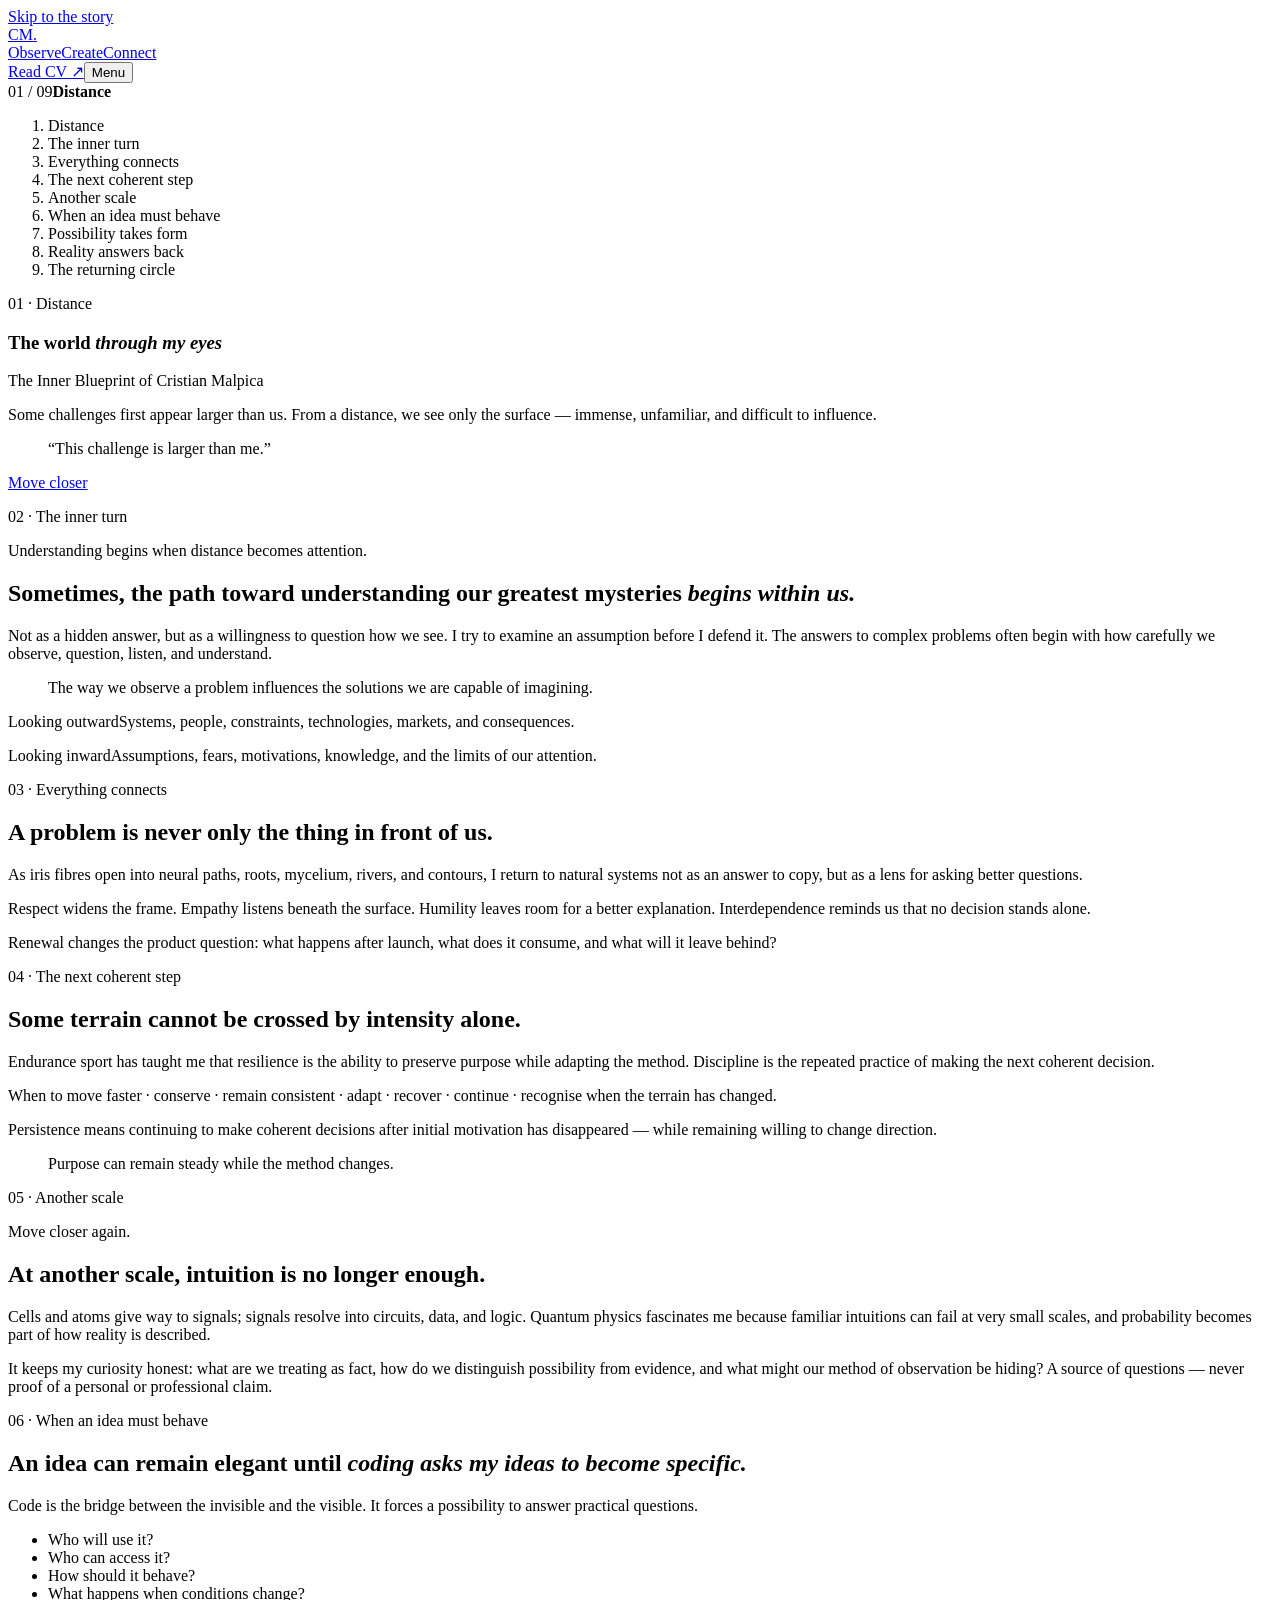
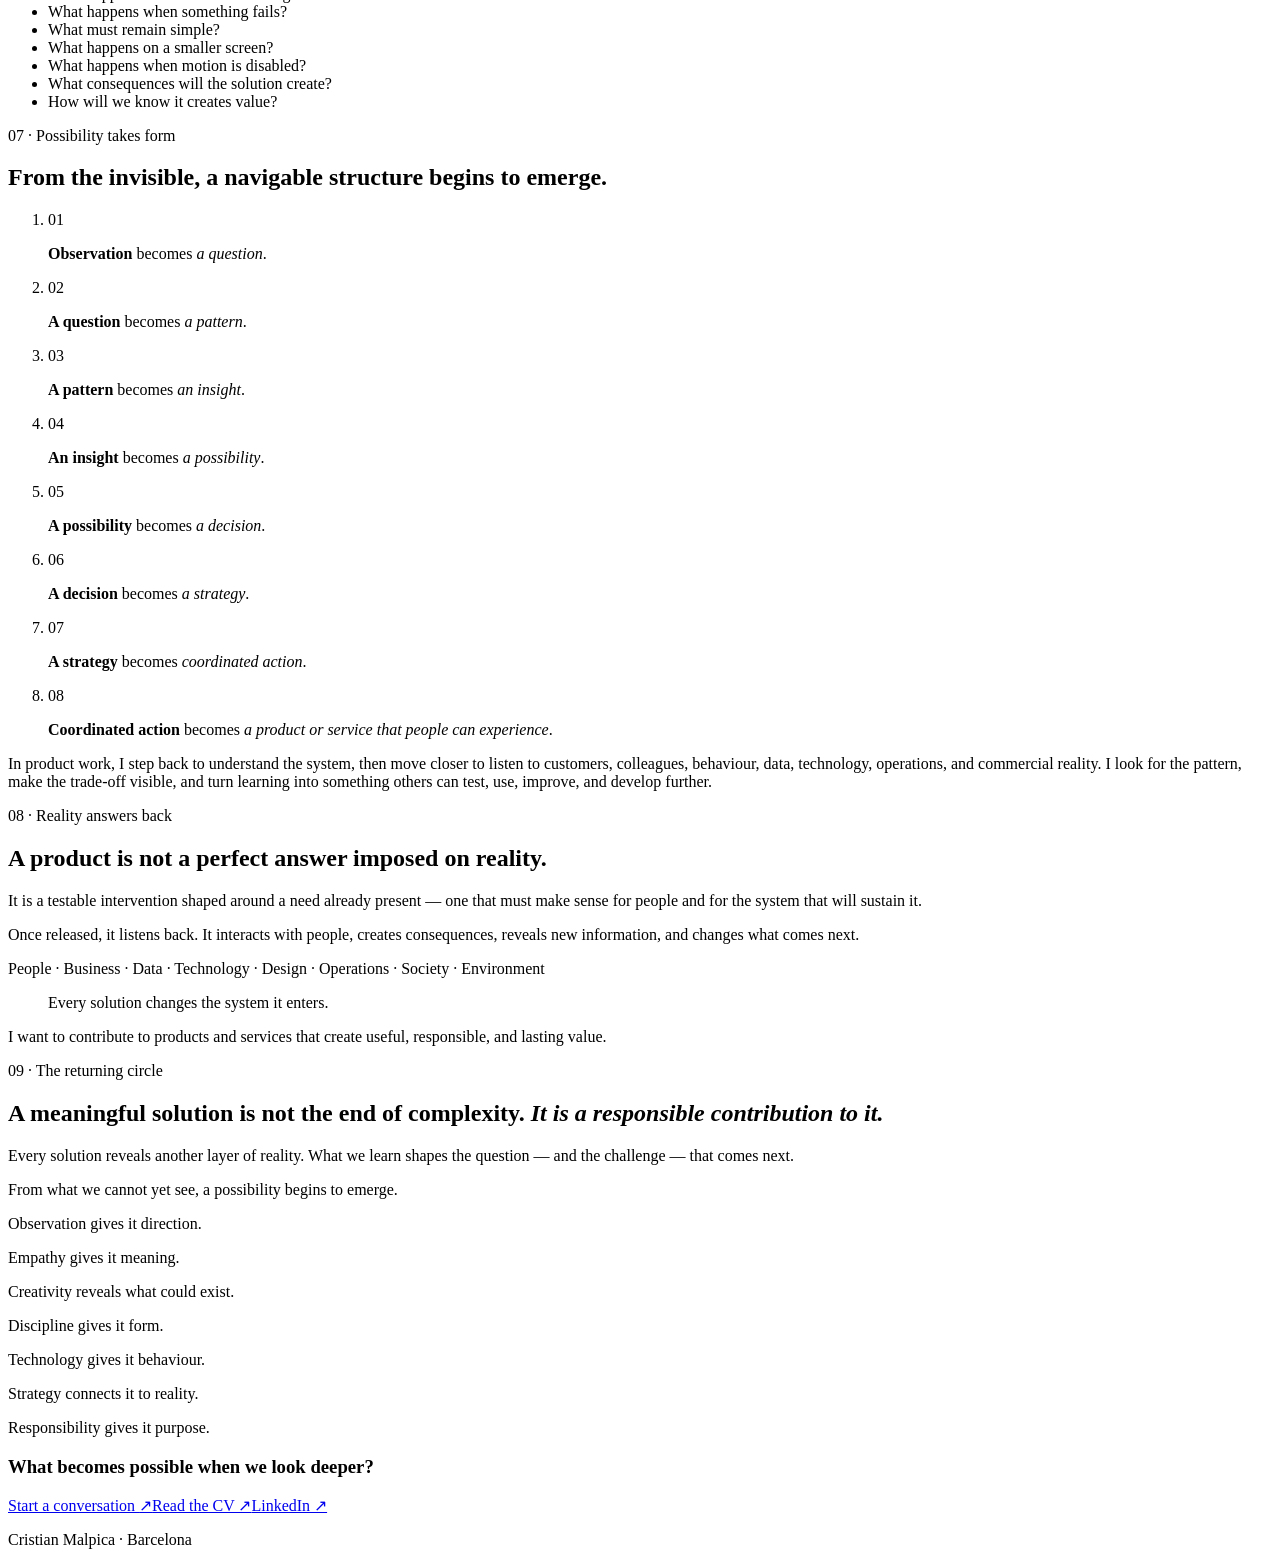
==== commit 77f13ae1: "Rebuild the site as a continuous inner journey" ====
--- a/index.html
+++ b/index.html
@@ -1 +1 @@
-<!DOCTYPE html><html lang="en"><head><meta charSet="utf-8"/><meta name="viewport" content="width=device-width, initial-scale=1"/><link rel="stylesheet" href="/CMMT/_next/static/chunks/01vlbdm54jorc.css" data-precedence="next"/><link rel="preload" as="script" fetchPriority="low" href="/CMMT/_next/static/chunks/10mluhc84.1ee.js"/><script src="/CMMT/_next/static/chunks/0nfm2tlmir2_e.js" async=""></script><script src="/CMMT/_next/static/chunks/0c_u0uom0kk-9.js" async=""></script><script src="/CMMT/_next/static/chunks/turbopack-0jllkmvw1khke.js" async=""></script><script src="/CMMT/_next/static/chunks/0b-.ij0mqhtov.js" async=""></script><script src="/CMMT/_next/static/chunks/0.wytfy0-ebbi.js" async=""></script><title>Cristian Malpica — Product Manager / Product Owner</title><meta name="description" content="The human blueprint behind Cristian Malpica’s product work: systems thinking, empathy, creativity, and disciplined execution."/><meta property="og:title" content="The World Through My Eyes — Cristian Malpica"/><meta property="og:description" content="A cinematic Product Management portfolio about systems, people, evidence, and deliberate decisions."/><meta property="og:url" content="https://cm-uoc.github.io/CMMT/"/><meta property="og:image" content="https://cm-uoc.github.io/CMMT/og.png"/><meta property="og:image:width" content="1717"/><meta property="og:image:height" content="910"/><meta property="og:image:alt" content="A planet transforming into a human iris."/><meta property="og:type" content="website"/><meta name="twitter:card" content="summary_large_image"/><meta name="twitter:title" content="The World Through My Eyes — Cristian Malpica"/><meta name="twitter:description" content="A cinematic Product Management portfolio about systems, people, evidence, and deliberate decisions."/><meta name="twitter:image" content="https://cm-uoc.github.io/CMMT/og.png"/><script src="/CMMT/_next/static/chunks/03~yq9q893hmn.js" noModule=""></script></head><body><div hidden=""><!--$--><!--/$--></div><div id="site-shell"><a class="skip-link" href="#main-content">Skip to the story</a><main id="main-content" tabindex="-1"><div class="visual-stage phase-planet" aria-hidden="true"><div class="visual-halo"></div><div class="visual-orbit orbit-a"></div><div class="visual-orbit orbit-b"></div><div class="visual-orbit orbit-c"></div><div class="visual-sphere"><div class="planet-layer"><span></span><i></i></div><div class="topology-layer"><span></span><span></span><span></span><span></span><span></span><span></span><span></span><span></span><span></span><span></span></div><div class="network-layer"><span></span><span></span><span></span><span></span><span></span><span></span><span></span><span></span><i></i><i></i><i></i><i></i><i></i><i></i></div><div class="iris-layer"><span class="pupil"></span><span class="iris-glint"></span></div><div class="quantum-layer"><span></span><span></span><span></span><i></i><b></b></div><div class="sphere-vignette"></div></div></div><div class="grain-layer" aria-hidden="true"></div><header class="site-header"><a class="wordmark" href="#top" aria-label="Cristian Malpica, home">CM<span>.</span></a><nav class="header-nav" aria-label="Primary navigation"><a class="" href="#lens">Philosophy</a><a class="" href="#systems">Systems</a><a class="" href="#practice">Practice</a></nav><div class="header-actions"><button class="connect-button" type="button">Connect</button><a class="cv-link" href="/CMMT/Cristian_Malpica_CV.pdf" target="_blank" rel="noreferrer">Read CV <span aria-hidden="true">↗</span></a><button class="menu-button" type="button" aria-expanded="false" aria-controls="mobile-menu">Menu</button></div><span class="reading-progress" aria-hidden="true"></span><nav class="mobile-menu" id="mobile-menu" aria-label="Mobile navigation" hidden=""><a href="#lens">Philosophy</a><a href="#systems">Systems</a><a href="#practice">Practice</a><a href="#contact">Contact</a><a href="/CMMT/Cristian_Malpica_CV.pdf" target="_blank" rel="noreferrer">Read CV ↗</a></nav></header><section class="hero" id="top" aria-labelledby="hero-title" data-visual="planet"><div class="content-frame hero-frame"><div class="hero-copy"><p class="portfolio-badge"><span aria-hidden="true"></span> Product Manager / Product Owner · Barcelona</p><h1 id="hero-title">The world<span>through my eyes</span></h1><p class="hero-intro">I turn complex B2B systems into clear, durable product decisions — aligning people, business, data, operations, and technology.</p><p class="hero-context">The CV holds the chronology. This is the human blueprint behind the work.</p><div class="hero-actions"><a class="primary-action" href="#lens">Explore the lens <span aria-hidden="true">↓</span></a><a href="/CMMT/Cristian_Malpica_CV.pdf" target="_blank" rel="noreferrer">Read the CV <span aria-hidden="true">↗</span></a></div><ol class="hero-route" aria-label="The visual journey"><li>Planet</li><li>Network</li><li>Pupil</li><li>Possibility</li></ol></div><ul class="proof-strip" aria-label="Professional focus"><li><span>01</span><strong>European B2B</strong><small>Complex product ecosystems</small></li><li><span>02</span><strong>Discovery → GTM</strong><small>Full-lifecycle thinking</small></li><li><span>03</span><strong>Design + Tech</strong><small>Fluent cross-functional partnership</small></li></ul></div></section><section class="lens-section section-shell" id="lens" aria-labelledby="lens-title" data-visual="iris"><div class="content-frame"><div class="chapter-heading" data-reveal="true"><p class="section-label">01 · Ecosystem thinking</p><p class="chapter-index">From wonder to recognition</p></div><div class="thesis" data-reveal="true"><h2 id="lens-title"><span>Sometimes,</span> the answers to the greatest mysteries <em>lie within us.</em></h2><p>Not because the world outside matters less, but because attention, memory, empathy, and responsibility shape the questions we ask — and the solutions we are able to imagine.</p></div><div class="scale-notes" data-reveal="true"><article><span>01 · Distance</span><h3>See the whole.</h3><p>From far enough away, complexity becomes one coherent form — beautiful, useful, and deceptively simple.</p></article><article><span>02 · Relationship</span><h3>Move closer.</h3><p>The surface becomes pathways, dependencies, behaviours, and exchanges. Nothing meaningful exists alone.</p></article><article><span>03 · Attention</span><h3>Focus the signal.</h3><p>Looking outward and inward are not opposites. Both change what we become capable of seeing.</p></article></div></div></section><section class="systems-section section-shell" id="systems" aria-labelledby="systems-title" data-visual="network"><div class="content-frame"><div class="section-intro" data-reveal="true"><p class="section-label">02 · System impact</p><h2 id="systems-title">Every decision creates a ripple.</h2><p>A feature belongs to a product. A product belongs to a human, commercial, operational, and technological system. Choose a lens to see how one decision travels.</p></div><div class="system-console" data-reveal="true"><div class="system-tabs" role="tablist" aria-label="Product decision lenses"><button id="network-tab-people" role="tab" type="button" aria-selected="true" aria-controls="network-panel" tabindex="0"><span>0<!-- -->1</span><span><strong>Users &amp; stakeholders</strong><small>Empathy, behaviour, and alignment</small></span><i aria-hidden="true"></i></button><button id="network-tab-business" role="tab" type="button" aria-selected="false" aria-controls="network-panel" tabindex="-1"><span>0<!-- -->2</span><span><strong>Commercial strategy</strong><small>Viability, timing, and durable value</small></span><i aria-hidden="true"></i></button><button id="network-tab-data" role="tab" type="button" aria-selected="false" aria-controls="network-panel" tabindex="-1"><span>0<!-- -->3</span><span><strong>Data &amp; evidence</strong><small>Patterns, signals, and honest learning</small></span><i aria-hidden="true"></i></button><button id="network-tab-operations" role="tab" type="button" aria-selected="false" aria-controls="network-panel" tabindex="-1"><span>0<!-- -->4</span><span><strong>GTM &amp; operations</strong><small>Delivery, hand-offs, and scalability</small></span><i aria-hidden="true"></i></button><button id="network-tab-technology" role="tab" type="button" aria-selected="false" aria-controls="network-panel" tabindex="-1"><span>0<!-- -->5</span><span><strong>Technology</strong><small>Feasibility, behaviour, and resilience</small></span><i aria-hidden="true"></i></button></div><div class="system-panel" id="network-panel" role="tabpanel" aria-labelledby="network-tab-people" tabindex="0"><p class="panel-label">Listening layer · <!-- -->Users &amp; stakeholders</p><h3>Empathy, behaviour, and alignment</h3><p>Great products are not only built; they are understood, trusted, and adopted. Listening beneath the request reveals anxieties, habits, incentives, and the alignment needed to ship.</p><div class="impact-group"><span>Product impact</span><ul><li>User confidence</li><li>Stakeholder buy-in</li><li>Behavioural adoption</li></ul></div></div></div></div></section><section class="execution-section section-shell" id="execution" aria-labelledby="execution-title" data-visual="terrain"><div class="content-frame execution-grid"><div class="section-intro" data-reveal="true"><p class="section-label">03 · Sport &amp; agile delivery</p><h2 id="execution-title">Progress is a sequence of deliberate decisions.</h2><p>Endurance taught me what remains when initial motivation fades: attention, pacing, recovery, and the willingness to adapt without losing purpose.</p><blockquote>“The next coherent decision is often more valuable than defending the perfect plan imagined at the start.”</blockquote></div><div class="terrain-console" data-reveal="true"><div class="terrain-tabs" role="tablist" aria-label="Endurance principles"><button id="terrain-tab-0" role="tab" type="button" aria-selected="true" aria-controls="terrain-panel" tabindex="0"><span>0<!-- -->1</span><strong>Read</strong></button><button id="terrain-tab-1" role="tab" type="button" aria-selected="false" aria-controls="terrain-panel" tabindex="-1"><span>0<!-- -->2</span><strong>Pace</strong></button><button id="terrain-tab-2" role="tab" type="button" aria-selected="false" aria-controls="terrain-panel" tabindex="-1"><span>0<!-- -->3</span><strong>Adapt</strong></button></div><div class="terrain-panel" id="terrain-panel" role="tabpanel" aria-labelledby="terrain-tab-0" tabindex="0"><p class="panel-label">Conditions before confidence</p><h3>See the terrain before choosing the pace.</h3><p>Discovery, technical constraints, team energy, and market conditions all shape the route. Attention comes before acceleration.</p><div class="terrain-line" aria-hidden="true"><span></span><i></i><b></b></div></div></div></div></section><section class="alignment-section section-shell" id="alignment" aria-labelledby="alignment-title" data-visual="network"><div class="content-frame alignment-grid"><div class="alignment-visual" aria-hidden="true" data-reveal="true"><span></span><span></span><span></span><span></span><span></span><span></span><span></span><i></i><i></i><i></i><i></i><i></i></div><div class="section-intro" data-reveal="true"><p class="section-label">04 · Organisational dynamics</p><h2 id="alignment-title">Alignment beneath the surface.</h2><p>A forest survives through exchange across visible and invisible layers. Teams do too. The official process matters — but so do unspoken fears, informal dependencies, commercial pressure, and the people who carry the consequences.</p><div class="field-note"><span>Mycelial empathy</span><p>Listen across silos. Find the signal beneath the request. Build enough shared understanding that the whole organisation is ready to carry the product.</p></div></div></div></section><section class="making-section section-shell" id="making" aria-labelledby="making-title" data-visual="iris"><div class="content-frame"><div class="making-header" data-reveal="true"><div><p class="section-label">05 · The T-shaped PM</p><h2 id="making-title">Bridging design and engineering.</h2></div><div class="mode-tabs" role="tablist" aria-label="Choose a making perspective"><button id="making-tab-design" role="tab" type="button" aria-selected="true" aria-controls="making-panel" tabindex="0">UX &amp; Design</button><button id="making-tab-code" role="tab" type="button" aria-selected="false" aria-controls="making-panel" tabindex="-1">Tech &amp; Code</button></div></div><div class="making-panel mode-design" id="making-panel" role="tabpanel" aria-labelledby="making-tab-design" tabindex="0" data-reveal="true"><div class="making-aperture" aria-hidden="true"><span></span><span></span><i></i><i></i></div><div class="making-copy"><p class="panel-label">Design · ideas become orientation</p><h3>Make complexity navigable.</h3><p>Design is not decoration after the important decisions. It shapes what people notice, understand, trust, and choose next. It turns empathy into an interface someone can actually use.</p><small>Journeys · cognitive load · interaction · trust</small></div></div></div></section><aside class="uncertainty-section section-shell" id="uncertainty" aria-labelledby="uncertainty-title" data-visual="quantum"><div class="content-frame uncertainty-grid"><div class="section-intro" data-reveal="true"><p class="section-label">06 · Risk &amp; ambiguity</p><h2 id="uncertainty-title">Wonder makes judgement humble. Evidence makes it rigorous.</h2><p>Quantum physics fascinates me because it challenges intuition around scale, probability, observation, and connection. In product, uncertainty is not an excuse for vagueness; it is a reason to learn deliberately.</p></div><ol class="uncertainty-principles" data-reveal="true"><li><span>01</span><strong>Hypothesise</strong><p>State what we believe and what would change our mind.</p></li><li><span>02</span><strong>Test</strong><p>Reduce the riskiest uncertainty before scaling the commitment.</p></li><li><span>03</span><strong>Learn</strong><p>Observe real behaviour and let evidence sharpen the next choice.</p></li></ol></div></aside><section class="practice-section section-shell" id="practice" aria-labelledby="practice-title" data-visual="quantum"><div class="content-frame"><div class="section-intro practice-intro" data-reveal="true"><p class="section-label">07 · Product practice</p><h2 id="practice-title">Curiosity finds the pattern. Discipline ships the product.</h2><p>A way of working made visible — from the first uncertain question to the evidence that begins after launch.</p></div><div class="practice-console" data-reveal="true"><div class="practice-tabs" role="tablist" aria-label="Product lifecycle"><button id="practice-tab-0" role="tab" type="button" aria-selected="true" aria-controls="practice-panel" tabindex="0"><span>0<!-- -->1</span><strong>Discovery</strong></button><button id="practice-tab-1" role="tab" type="button" aria-selected="false" aria-controls="practice-panel" tabindex="-1"><span>0<!-- -->2</span><strong>Strategy</strong></button><button id="practice-tab-2" role="tab" type="button" aria-selected="false" aria-controls="practice-panel" tabindex="-1"><span>0<!-- -->3</span><strong>Prioritise</strong></button><button id="practice-tab-3" role="tab" type="button" aria-selected="false" aria-controls="practice-panel" tabindex="-1"><span>0<!-- -->4</span><strong>Execute</strong></button><button id="practice-tab-4" role="tab" type="button" aria-selected="false" aria-controls="practice-panel" tabindex="-1"><span>0<!-- -->5</span><strong>Iterate</strong></button></div><div class="practice-panel" id="practice-panel" role="tabpanel" aria-labelledby="practice-tab-0" tabindex="0"><p class="panel-label">Phase 0<!-- -->1<!-- --> · Product lifecycle</p><h3>See the whole terrain before defining the route.</h3><p>I listen to people, behaviour, and data before deciding what the problem is. The first framing is a hypothesis, not a verdict.</p><small>Interviews · behaviour · opportunity framing</small><span class="panel-count">0<!-- -->1<!-- --> / 05</span></div></div><p class="practice-proof" data-reveal="true">Applied across European B2B product lifecycles — from discovery and portfolio planning to go-to-market and post-launch learning.</p></div></section><section class="responsibility-section section-shell" id="responsibility" aria-labelledby="responsibility-title" data-visual="planet"><div class="content-frame responsibility-grid"><div class="responsibility-ripple" aria-hidden="true"><span></span><span></span><span></span><span></span><i></i></div><div class="section-intro" data-reveal="true"><p class="section-label">08 · Responsibility</p><h2 id="responsibility-title">What does the product leave behind?</h2><p>Every decision creates effects beyond its immediate target. I want value that can endure — not progress that simply moves cost, risk, waste, or pressure somewhere less visible.</p><p class="responsibility-questions">Who benefits? Who carries the cost? What can adapt? What can be renewed?</p></div></div></section><footer class="finale" id="contact" data-visual="iris"><div class="content-frame finale-frame" data-reveal="true"><p class="section-label">An invitation</p><h2>What changes when <em>we look deeper?</em></h2><p>If you are looking for a Product Manager who combines strategic imagination with disciplined, cross-functional execution, let&#x27;s talk.</p><div class="finale-actions"><button class="primary-action" type="button">Start a conversation <span aria-hidden="true">↗</span></button><a href="https://linkedin.com/in/cristian-malpica-02551b20a" target="_blank" rel="noreferrer">LinkedIn ↗</a><a href="/CMMT/Cristian_Malpica_CV.pdf" target="_blank" rel="noreferrer">Read CV ↗</a></div><div class="footer-line"><span>Cristian Malpica · Product Manager / Product Owner</span><span>Barcelona, Spain · 2026</span></div></div></footer></main></div><!--$--><!--/$--><script src="/CMMT/_next/static/chunks/10mluhc84.1ee.js" id="_R_" async=""></script><script>(self.__next_f=self.__next_f||[]).push([0])</script><script>self.__next_f.push([1,"1:\"$Sreact.fragment\"\n2:I[11968,[\"/CMMT/_next/static/chunks/0b-.ij0mqhtov.js\"],\"default\"]\n3:I[87804,[\"/CMMT/_next/static/chunks/0b-.ij0mqhtov.js\"],\"default\"]\n4:I[7934,[\"/CMMT/_next/static/chunks/0b-.ij0mqhtov.js\"],\"ClientPageRoot\"]\n5:I[31713,[\"/CMMT/_next/static/chunks/0b-.ij0mqhtov.js\",\"/CMMT/_next/static/chunks/0.wytfy0-ebbi.js\"],\"default\"]\n8:I[77916,[\"/CMMT/_next/static/chunks/0b-.ij0mqhtov.js\"],\"OutletBoundary\"]\n9:\"$Sreact.suspense\"\nb:I[77916,[\"/CMMT/_next/static/chunks/0b-.ij0mqhtov.js\"],\"ViewportBoundary\"]\nd:I[77916,[\"/CMMT/_next/static/chunks/0b-.ij0mqhtov.js\"],\"MetadataBoundary\"]\nf:I[21480,[\"/CMMT/_next/static/chunks/0b-.ij0mqhtov.js\"],\"default\",1]\n:HL[\"/CMMT/_next/static/chunks/01vlbdm54jorc.css\",\"style\"]\n"])</script><script>self.__next_f.push([1,"0:{\"P\":null,\"c\":[\"\",\"\"],\"q\":\"\",\"i\":false,\"f\":[[[\"\",{\"children\":[\"__PAGE__\",{}]},\"$undefined\",\"$undefined\",16],[[\"$\",\"$1\",\"c\",{\"children\":[[[\"$\",\"link\",\"0\",{\"rel\":\"stylesheet\",\"href\":\"/CMMT/_next/static/chunks/01vlbdm54jorc.css\",\"precedence\":\"next\",\"crossOrigin\":\"$undefined\",\"nonce\":\"$undefined\"}],[\"$\",\"script\",\"script-0\",{\"src\":\"/CMMT/_next/static/chunks/0b-.ij0mqhtov.js\",\"async\":true,\"nonce\":\"$undefined\"}]],[\"$\",\"html\",null,{\"lang\":\"en\",\"children\":[\"$\",\"body\",null,{\"children\":[\"$\",\"$L2\",null,{\"parallelRouterKey\":\"children\",\"error\":\"$undefined\",\"errorStyles\":\"$undefined\",\"errorScripts\":\"$undefined\",\"template\":[\"$\",\"$L3\",null,{}],\"templateStyles\":\"$undefined\",\"templateScripts\":\"$undefined\",\"notFound\":[[[\"$\",\"title\",null,{\"children\":\"404: This page could not be found.\"}],[\"$\",\"div\",null,{\"style\":{\"fontFamily\":\"system-ui,\\\"Segoe UI\\\",Roboto,Helvetica,Arial,sans-serif,\\\"Apple Color Emoji\\\",\\\"Segoe UI Emoji\\\"\",\"height\":\"100vh\",\"textAlign\":\"center\",\"display\":\"flex\",\"flexDirection\":\"column\",\"alignItems\":\"center\",\"justifyContent\":\"center\"},\"children\":[\"$\",\"div\",null,{\"children\":[[\"$\",\"style\",null,{\"dangerouslySetInnerHTML\":{\"__html\":\"body{color:#000;background:#fff;margin:0}.next-error-h1{border-right:1px solid rgba(0,0,0,.3)}@media (prefers-color-scheme:dark){body{color:#fff;background:#000}.next-error-h1{border-right:1px solid rgba(255,255,255,.3)}}\"}}],[\"$\",\"h1\",null,{\"className\":\"next-error-h1\",\"style\":{\"display\":\"inline-block\",\"margin\":\"0 20px 0 0\",\"padding\":\"0 23px 0 0\",\"fontSize\":24,\"fontWeight\":500,\"verticalAlign\":\"top\",\"lineHeight\":\"49px\"},\"children\":404}],[\"$\",\"div\",null,{\"style\":{\"display\":\"inline-block\"},\"children\":[\"$\",\"h2\",null,{\"style\":{\"fontSize\":14,\"fontWeight\":400,\"lineHeight\":\"49px\",\"margin\":0},\"children\":\"This page could not be found.\"}]}]]}]}]],[]],\"forbidden\":\"$undefined\",\"unauthorized\":\"$undefined\"}]}]}]]}],{\"children\":[[\"$\",\"$1\",\"c\",{\"children\":[[\"$\",\"$L4\",null,{\"Component\":\"$5\",\"serverProvidedParams\":{\"searchParams\":{},\"params\":{},\"promises\":[\"$@6\",\"$@7\"]}}],[[\"$\",\"script\",\"script-0\",{\"src\":\"/CMMT/_next/static/chunks/0.wytfy0-ebbi.js\",\"async\":true,\"nonce\":\"$undefined\"}]],[\"$\",\"$L8\",null,{\"children\":[\"$\",\"$9\",null,{\"name\":\"Next.MetadataOutlet\",\"children\":\"$@a\"}]}]]}],{},null,false,null]},null,false,null],[\"$\",\"$1\",\"h\",{\"children\":[null,[\"$\",\"$Lb\",null,{\"children\":\"$Lc\"}],[\"$\",\"div\",null,{\"hidden\":true,\"children\":[\"$\",\"$Ld\",null,{\"children\":[\"$\",\"$9\",null,{\"name\":\"Next.Metadata\",\"children\":\"$Le\"}]}]}],null]}],false]],\"m\":\"$undefined\",\"G\":[\"$f\",[[\"$\",\"link\",\"0\",{\"rel\":\"stylesheet\",\"href\":\"/CMMT/_next/static/chunks/01vlbdm54jorc.css\",\"precedence\":\"next\",\"crossOrigin\":\"$undefined\",\"nonce\":\"$undefined\"}]]],\"S\":true,\"h\":null,\"s\":\"$undefined\",\"l\":\"$undefined\",\"p\":\"$undefined\",\"d\":\"$undefined\",\"b\":\"BPjp9yop6j2ohO4NR8Qcu\"}\n"])</script><script>self.__next_f.push([1,"6:{}\n7:\"$0:f:0:1:1:children:0:props:children:0:props:serverProvidedParams:params\"\n"])</script><script>self.__next_f.push([1,"c:[[\"$\",\"meta\",\"0\",{\"charSet\":\"utf-8\"}],[\"$\",\"meta\",\"1\",{\"name\":\"viewport\",\"content\":\"width=device-width, initial-scale=1\"}]]\n"])</script><script>self.__next_f.push([1,"a:null\n"])</script><script>self.__next_f.push([1,"e:[[\"$\",\"title\",\"0\",{\"children\":\"Cristian Malpica — Product Manager / Product Owner\"}],[\"$\",\"meta\",\"1\",{\"name\":\"description\",\"content\":\"The human blueprint behind Cristian Malpica’s product work: systems thinking, empathy, creativity, and disciplined execution.\"}],[\"$\",\"meta\",\"2\",{\"property\":\"og:title\",\"content\":\"The World Through My Eyes — Cristian Malpica\"}],[\"$\",\"meta\",\"3\",{\"property\":\"og:description\",\"content\":\"A cinematic Product Management portfolio about systems, people, evidence, and deliberate decisions.\"}],[\"$\",\"meta\",\"4\",{\"property\":\"og:url\",\"content\":\"https://cm-uoc.github.io/CMMT/\"}],[\"$\",\"meta\",\"5\",{\"property\":\"og:image\",\"content\":\"https://cm-uoc.github.io/CMMT/og.png\"}],[\"$\",\"meta\",\"6\",{\"property\":\"og:image:width\",\"content\":\"1717\"}],[\"$\",\"meta\",\"7\",{\"property\":\"og:image:height\",\"content\":\"910\"}],[\"$\",\"meta\",\"8\",{\"property\":\"og:image:alt\",\"content\":\"A planet transforming into a human iris.\"}],[\"$\",\"meta\",\"9\",{\"property\":\"og:type\",\"content\":\"website\"}],[\"$\",\"meta\",\"10\",{\"name\":\"twitter:card\",\"content\":\"summary_large_image\"}],[\"$\",\"meta\",\"11\",{\"name\":\"twitter:title\",\"content\":\"The World Through My Eyes — Cristian Malpica\"}],[\"$\",\"meta\",\"12\",{\"name\":\"twitter:description\",\"content\":\"A cinematic Product Management portfolio about systems, people, evidence, and deliberate decisions.\"}],[\"$\",\"meta\",\"13\",{\"name\":\"twitter:image\",\"content\":\"https://cm-uoc.github.io/CMMT/og.png\"}]]\n"])</script></body></html>+<!DOCTYPE html><html lang="en"><head><meta charSet="utf-8"/><meta name="viewport" content="width=device-width, initial-scale=1"/><link rel="stylesheet" href="/CMMT/_next/static/chunks/0t~v0sn~t6h7-.css" data-precedence="next"/><link rel="preload" as="script" fetchPriority="low" href="/CMMT/_next/static/chunks/10mluhc84.1ee.js"/><script src="/CMMT/_next/static/chunks/0nfm2tlmir2_e.js" async=""></script><script src="/CMMT/_next/static/chunks/0c_u0uom0kk-9.js" async=""></script><script src="/CMMT/_next/static/chunks/turbopack-0jllkmvw1khke.js" async=""></script><script src="/CMMT/_next/static/chunks/0b-.ij0mqhtov.js" async=""></script><script src="/CMMT/_next/static/chunks/0n2rt-n7e8q6h.js" async=""></script><title>The World Through My Eyes — Cristian Malpica</title><meta name="description" content="The Inner Blueprint of Cristian Malpica — a cinematic journey from challenge and observation to purposeful creation."/><meta property="og:title" content="The World Through My Eyes — Cristian Malpica"/><meta property="og:description" content="A cinematic journey through observation, empathy, discipline, technology, and responsible creation."/><meta property="og:url" content="https://cm-uoc.github.io/CMMT/"/><meta property="og:image" content="https://cm-uoc.github.io/CMMT/og.png"/><meta property="og:image:width" content="1717"/><meta property="og:image:height" content="910"/><meta property="og:image:alt" content="A planet transforming into a human iris."/><meta property="og:type" content="website"/><meta name="twitter:card" content="summary_large_image"/><meta name="twitter:title" content="The World Through My Eyes — Cristian Malpica"/><meta name="twitter:description" content="A cinematic journey through observation, empathy, discipline, technology, and responsible creation."/><meta name="twitter:image" content="https://cm-uoc.github.io/CMMT/og.png"/><script src="/CMMT/_next/static/chunks/03~yq9q893hmn.js" noModule=""></script></head><body><div hidden=""><!--$--><!--/$--></div><a class="skip-link" href="#main-content">Skip to the story</a><header class="site-header"><a class="wordmark" href="#top" aria-label="Cristian Malpica, home">CM<span>.</span></a><nav class="header-nav" aria-label="Primary navigation"><a href="#observe">Observe</a><a href="#create">Create</a><a href="#contact">Connect</a></nav><div class="header-actions"><a class="cv-link" href="/CMMT/Cristian_Malpica_CV.pdf" target="_blank" rel="noreferrer">Read CV <span aria-hidden="true">↗</span></a><button class="menu-button" type="button" aria-expanded="false" aria-controls="mobile-menu">Menu</button></div><span class="reading-progress" aria-hidden="true"></span><nav class="mobile-menu" id="mobile-menu" aria-label="Mobile navigation" hidden=""><a href="#observe">Observe</a><a href="#create">Create</a><a href="#contact">Connect</a><a href="/CMMT/Cristian_Malpica_CV.pdf" target="_blank" rel="noreferrer">Read CV ↗</a></nav></header><main id="main-content" tabindex="-1"><section class="cinematic-journey" aria-label="The inner blueprint of Cristian Malpica"><div class="journey-sticky" aria-hidden="true"><div class="ambient-field"></div><div class="journey-visual" data-scene="0"><div class="circle-aura"></div><div class="orbit orbit-one"></div><div class="orbit orbit-two"></div><div class="circle-shell"><div class="visual-layer planet-layer"><span class="planet-contours"></span><span class="planet-shadow"></span><i></i></div><div class="visual-layer organic-layer"><span></span><span></span><span></span><span></span><span></span><span></span><span></span><span></span><i></i><i></i><i></i><i></i><i></i></div><div class="visual-layer iris-layer"><span class="iris-glint"></span></div><div class="visual-layer pupil-layer"><span class="pupil"></span><span class="pupil-glint"></span></div><div class="visual-layer nature-layer"><span></span><span></span><span></span><span></span><span></span><span></span><span></span><span></span><span></span><span></span><i></i><i></i><i></i><i></i><i></i><i></i><i></i></div><div class="visual-layer trail-layer"><span></span><span></span><span></span><span></span><span></span><span></span><span></span><span></span><span></span><i class="trail-trace"></i><b class="trail-marker"></b></div><div class="visual-layer micro-layer"><span></span><span></span><span></span><span></span><span></span><span></span><span></span><span></span><span></span><i></i><i></i><i></i><b></b></div><div class="visual-layer code-layer"><span></span><span></span><span></span><span></span><span></span><span></span><span></span><span></span><span></span><span></span><span></span><span></span><i></i></div><div class="visual-layer product-layer"><span class="product-bar"></span><span class="product-sidebar"></span><span class="product-canvas"></span><i></i><i></i><i></i><b></b></div><div class="visual-layer network-layer"><span></span><span></span><span></span><span></span><span></span><span></span><span></span><span></span><span></span><i></i><i></i><i></i><i></i><i></i><i></i><i></i></div><div class="visual-layer return-layer"><span class="return-iris"></span><span class="return-pupil"></span><i></i></div><div class="circle-vignette"></div></div><div class="scene-indicator"><span>0<!-- -->1<!-- --> / 09</span><strong>Distance</strong></div><ol class="scene-dots"><li class="is-active"><span>Distance</span></li><li class=""><span>The inner turn</span></li><li class=""><span>Everything connects</span></li><li class=""><span>The next coherent step</span></li><li class=""><span>Another scale</span></li><li class=""><span>When an idea must behave</span></li><li class=""><span>Possibility takes form</span></li><li class=""><span>Reality answers back</span></li><li class=""><span>The returning circle</span></li></ol></div></div><div class="journey-scenes"><article class="journey-scene hero-scene is-active" id="top"><div class="scene-content"><p class="scene-number">01 · Distance</p><h1>The world <em>through my eyes</em></h1><p class="subtitle">The Inner Blueprint of Cristian Malpica</p><p class="scene-lead">Some challenges first appear larger than us. From a distance, we see only the surface — immense, unfamiliar, and difficult to influence.</p><blockquote>“This challenge is larger than me.”</blockquote><a class="scroll-cue" href="#observe"><span>Move closer</span><i aria-hidden="true"></i></a></div></article><article class="journey-scene inner-scene " id="observe"><div class="scene-content"><p class="scene-number">02 · The inner turn</p><p class="scene-kicker">Understanding begins when distance becomes attention.</p><h2>Sometimes, the path toward understanding our greatest mysteries <em>begins within us.</em></h2><p class="scene-lead">Not as a hidden answer, but as a willingness to question how we see. I try to examine an assumption before I defend it. The answers to complex problems often begin with how carefully we observe, question, listen, and understand.</p><blockquote class="observation-thesis">The way we observe a problem influences the solutions we are capable of imagining.</blockquote><div class="outward-inward"><p><span>Looking outward</span>Systems, people, constraints, technologies, markets, and consequences.</p><p><span>Looking inward</span>Assumptions, fears, motivations, knowledge, and the limits of our attention.</p></div></div></article><article class="journey-scene nature-scene " id="nature"><div class="scene-content"><p class="scene-number">03 · Everything connects</p><h2>A problem is never only the thing in front of us.</h2><p class="scene-lead">As iris fibres open into neural paths, roots, mycelium, rivers, and contours, I return to natural systems not as an answer to copy, but as a lens for asking better questions.</p><p class="principle-sentence"><span>Respect</span> widens the frame. <span>Empathy</span> listens beneath the surface. <span>Humility</span> leaves room for a better explanation. <span>Interdependence</span> reminds us that no decision stands alone.</p><p class="legacy-question">Renewal changes the product question: what happens after launch, what does it consume, and what will it leave behind?</p></div></article><article class="journey-scene movement-scene scene-right " id="movement"><div class="scene-content"><p class="scene-number">04 · The next coherent step</p><h2>Some terrain cannot be crossed by intensity alone.</h2><p class="scene-lead">Endurance sport has taught me that resilience is the ability to preserve purpose while adapting the method. Discipline is the repeated practice of making the next coherent decision.</p><p class="endurance-line">When to <span>move faster<!-- --> · </span><span>conserve<!-- --> · </span><span>remain consistent<!-- --> · </span><span>adapt<!-- --> · </span><span>recover<!-- --> · </span><span>continue<!-- --> · </span><span>recognise when the terrain has changed<!-- -->.</span></p><p class="persistence-line">Persistence means continuing to make coherent decisions after initial motivation has disappeared — while remaining willing to change direction.</p><blockquote>Purpose can remain steady while the method changes.</blockquote></div></article><article class="journey-scene micro-scene " id="micro"><div class="scene-content"><p class="scene-number">05 · Another scale</p><p class="scene-kicker">Move closer again.</p><h2>At another scale, intuition is no longer enough.</h2><p class="scene-lead">Cells and atoms give way to signals; signals resolve into circuits, data, and logic. Quantum physics fascinates me because familiar intuitions can fail at very small scales, and probability becomes part of how reality is described.</p><p class="caveat">It keeps my curiosity honest: what are we treating as fact, how do we distinguish possibility from evidence, and what might our method of observation be hiding? A source of questions — never proof of a personal or professional claim.</p></div></article><article class="journey-scene code-scene scene-right " id="create"><div class="scene-content"><p class="scene-number">06 · When an idea must behave</p><h2>An idea can remain elegant until <em>coding asks my ideas to become specific.</em></h2><p class="scene-lead">Code is the bridge between the invisible and the visible. It forces a possibility to answer practical questions.</p><ul class="question-stream"><li>Who will use it?</li><li>Who can access it?</li><li>How should it behave?</li><li>What happens when conditions change?</li><li>What happens when something fails?</li><li>What must remain simple?</li><li>What happens on a smaller screen?</li><li>What happens when motion is disabled?</li><li>What consequences will the solution create?</li><li>How will we know it creates value?</li></ul></div></article><article class="journey-scene creation-scene scene-right " id="possibility"><div class="scene-content"><p class="scene-number">07 · Possibility takes form</p><h2>From the invisible, a navigable structure begins to emerge.</h2><ol class="creation-chain"><li><span>0<!-- -->1</span><p><strong>Observation</strong> becomes <em>a question</em>.</p></li><li><span>0<!-- -->2</span><p><strong>A question</strong> becomes <em>a pattern</em>.</p></li><li><span>0<!-- -->3</span><p><strong>A pattern</strong> becomes <em>an insight</em>.</p></li><li><span>0<!-- -->4</span><p><strong>An insight</strong> becomes <em>a possibility</em>.</p></li><li><span>0<!-- -->5</span><p><strong>A possibility</strong> becomes <em>a decision</em>.</p></li><li><span>0<!-- -->6</span><p><strong>A decision</strong> becomes <em>a strategy</em>.</p></li><li><span>0<!-- -->7</span><p><strong>A strategy</strong> becomes <em>coordinated action</em>.</p></li><li><span>0<!-- -->8</span><p><strong>Coordinated action</strong> becomes <em>a product or service that people can experience</em>.</p></li></ol><p class="professional-turn">In product work, I step back to understand the system, then move closer to listen to customers, colleagues, behaviour, data, technology, operations, and commercial reality. I look for the pattern, make the trade-off visible, and turn learning into something others can test, use, improve, and develop further.</p></div></article><article class="journey-scene reality-scene " id="reality"><div class="scene-content"><p class="scene-number">08 · Reality answers back</p><h2>A product is not a perfect answer imposed on reality.</h2><p class="scene-lead">It is a testable intervention shaped around a need already present — one that must make sense for people and for the system that will sustain it.</p><p class="ripple-line">Once released, it listens back. It interacts with people, creates consequences, reveals new information, and changes what comes next.</p><p class="system-line">People · Business · Data · Technology · Design · Operations · Society · Environment</p><blockquote>Every solution changes the system it enters.</blockquote><p class="commitment-line">I want to contribute to products and services that create useful, responsible, and lasting value.</p></div></article><article class="journey-scene final-scene " id="contact"><div class="scene-content"><p class="scene-number">09 · The returning circle</p><h2>A meaningful solution is not the end of complexity. <em>It is a responsible contribution to it.</em></h2><p class="returning-loop">Every solution reveals another layer of reality. What we learn shapes the question — and the challenge — that comes next.</p><div class="final-manifesto"><p>From what we cannot yet see, a possibility begins to emerge.</p><p><span>Observation</span> gives it direction.</p><p><span>Empathy</span> gives it meaning.</p><p><span>Creativity</span> reveals what could exist.</p><p><span>Discipline</span> gives it form.</p><p><span>Technology</span> gives it behaviour.</p><p><span>Strategy</span> connects it to reality.</p><p><span>Responsibility</span> gives it purpose.</p></div><h3>What becomes possible when we look deeper?</h3><div class="final-actions"><a class="primary-action" href="mailto:cmalpica25@icloud.com">Start a conversation <span aria-hidden="true">↗</span></a><a href="/CMMT/Cristian_Malpica_CV.pdf" target="_blank" rel="noreferrer">Read the CV ↗</a><a href="https://linkedin.com/in/cristian-malpica-02551b20a" target="_blank" rel="noreferrer">LinkedIn ↗</a></div><p class="closing-line">Cristian Malpica · Barcelona</p></div></article></div></section></main><div class="grain-layer" aria-hidden="true"></div><!--$--><!--/$--><script src="/CMMT/_next/static/chunks/10mluhc84.1ee.js" id="_R_" async=""></script><script>(self.__next_f=self.__next_f||[]).push([0])</script><script>self.__next_f.push([1,"1:\"$Sreact.fragment\"\n2:I[11968,[\"/CMMT/_next/static/chunks/0b-.ij0mqhtov.js\"],\"default\"]\n3:I[87804,[\"/CMMT/_next/static/chunks/0b-.ij0mqhtov.js\"],\"default\"]\n4:I[7934,[\"/CMMT/_next/static/chunks/0b-.ij0mqhtov.js\"],\"ClientPageRoot\"]\n5:I[31713,[\"/CMMT/_next/static/chunks/0b-.ij0mqhtov.js\",\"/CMMT/_next/static/chunks/0n2rt-n7e8q6h.js\"],\"default\"]\n8:I[77916,[\"/CMMT/_next/static/chunks/0b-.ij0mqhtov.js\"],\"OutletBoundary\"]\n9:\"$Sreact.suspense\"\nb:I[77916,[\"/CMMT/_next/static/chunks/0b-.ij0mqhtov.js\"],\"ViewportBoundary\"]\nd:I[77916,[\"/CMMT/_next/static/chunks/0b-.ij0mqhtov.js\"],\"MetadataBoundary\"]\nf:I[21480,[\"/CMMT/_next/static/chunks/0b-.ij0mqhtov.js\"],\"default\",1]\n:HL[\"/CMMT/_next/static/chunks/0t~v0sn~t6h7-.css\",\"style\"]\n"])</script><script>self.__next_f.push([1,"0:{\"P\":null,\"c\":[\"\",\"\"],\"q\":\"\",\"i\":false,\"f\":[[[\"\",{\"children\":[\"__PAGE__\",{}]},\"$undefined\",\"$undefined\",16],[[\"$\",\"$1\",\"c\",{\"children\":[[[\"$\",\"link\",\"0\",{\"rel\":\"stylesheet\",\"href\":\"/CMMT/_next/static/chunks/0t~v0sn~t6h7-.css\",\"precedence\":\"next\",\"crossOrigin\":\"$undefined\",\"nonce\":\"$undefined\"}],[\"$\",\"script\",\"script-0\",{\"src\":\"/CMMT/_next/static/chunks/0b-.ij0mqhtov.js\",\"async\":true,\"nonce\":\"$undefined\"}]],[\"$\",\"html\",null,{\"lang\":\"en\",\"children\":[\"$\",\"body\",null,{\"children\":[\"$\",\"$L2\",null,{\"parallelRouterKey\":\"children\",\"error\":\"$undefined\",\"errorStyles\":\"$undefined\",\"errorScripts\":\"$undefined\",\"template\":[\"$\",\"$L3\",null,{}],\"templateStyles\":\"$undefined\",\"templateScripts\":\"$undefined\",\"notFound\":[[[\"$\",\"title\",null,{\"children\":\"404: This page could not be found.\"}],[\"$\",\"div\",null,{\"style\":{\"fontFamily\":\"system-ui,\\\"Segoe UI\\\",Roboto,Helvetica,Arial,sans-serif,\\\"Apple Color Emoji\\\",\\\"Segoe UI Emoji\\\"\",\"height\":\"100vh\",\"textAlign\":\"center\",\"display\":\"flex\",\"flexDirection\":\"column\",\"alignItems\":\"center\",\"justifyContent\":\"center\"},\"children\":[\"$\",\"div\",null,{\"children\":[[\"$\",\"style\",null,{\"dangerouslySetInnerHTML\":{\"__html\":\"body{color:#000;background:#fff;margin:0}.next-error-h1{border-right:1px solid rgba(0,0,0,.3)}@media (prefers-color-scheme:dark){body{color:#fff;background:#000}.next-error-h1{border-right:1px solid rgba(255,255,255,.3)}}\"}}],[\"$\",\"h1\",null,{\"className\":\"next-error-h1\",\"style\":{\"display\":\"inline-block\",\"margin\":\"0 20px 0 0\",\"padding\":\"0 23px 0 0\",\"fontSize\":24,\"fontWeight\":500,\"verticalAlign\":\"top\",\"lineHeight\":\"49px\"},\"children\":404}],[\"$\",\"div\",null,{\"style\":{\"display\":\"inline-block\"},\"children\":[\"$\",\"h2\",null,{\"style\":{\"fontSize\":14,\"fontWeight\":400,\"lineHeight\":\"49px\",\"margin\":0},\"children\":\"This page could not be found.\"}]}]]}]}]],[]],\"forbidden\":\"$undefined\",\"unauthorized\":\"$undefined\"}]}]}]]}],{\"children\":[[\"$\",\"$1\",\"c\",{\"children\":[[\"$\",\"$L4\",null,{\"Component\":\"$5\",\"serverProvidedParams\":{\"searchParams\":{},\"params\":{},\"promises\":[\"$@6\",\"$@7\"]}}],[[\"$\",\"script\",\"script-0\",{\"src\":\"/CMMT/_next/static/chunks/0n2rt-n7e8q6h.js\",\"async\":true,\"nonce\":\"$undefined\"}]],[\"$\",\"$L8\",null,{\"children\":[\"$\",\"$9\",null,{\"name\":\"Next.MetadataOutlet\",\"children\":\"$@a\"}]}]]}],{},null,false,null]},null,false,null],[\"$\",\"$1\",\"h\",{\"children\":[null,[\"$\",\"$Lb\",null,{\"children\":\"$Lc\"}],[\"$\",\"div\",null,{\"hidden\":true,\"children\":[\"$\",\"$Ld\",null,{\"children\":[\"$\",\"$9\",null,{\"name\":\"Next.Metadata\",\"children\":\"$Le\"}]}]}],null]}],false]],\"m\":\"$undefined\",\"G\":[\"$f\",[[\"$\",\"link\",\"0\",{\"rel\":\"stylesheet\",\"href\":\"/CMMT/_next/static/chunks/0t~v0sn~t6h7-.css\",\"precedence\":\"next\",\"crossOrigin\":\"$undefined\",\"nonce\":\"$undefined\"}]]],\"S\":true,\"h\":null,\"s\":\"$undefined\",\"l\":\"$undefined\",\"p\":\"$undefined\",\"d\":\"$undefined\",\"b\":\"ALuBXs47YjXRlHIRxUDrW\"}\n"])</script><script>self.__next_f.push([1,"6:{}\n7:\"$0:f:0:1:1:children:0:props:children:0:props:serverProvidedParams:params\"\n"])</script><script>self.__next_f.push([1,"c:[[\"$\",\"meta\",\"0\",{\"charSet\":\"utf-8\"}],[\"$\",\"meta\",\"1\",{\"name\":\"viewport\",\"content\":\"width=device-width, initial-scale=1\"}]]\n"])</script><script>self.__next_f.push([1,"a:null\n"])</script><script>self.__next_f.push([1,"e:[[\"$\",\"title\",\"0\",{\"children\":\"The World Through My Eyes — Cristian Malpica\"}],[\"$\",\"meta\",\"1\",{\"name\":\"description\",\"content\":\"The Inner Blueprint of Cristian Malpica — a cinematic journey from challenge and observation to purposeful creation.\"}],[\"$\",\"meta\",\"2\",{\"property\":\"og:title\",\"content\":\"The World Through My Eyes — Cristian Malpica\"}],[\"$\",\"meta\",\"3\",{\"property\":\"og:description\",\"content\":\"A cinematic journey through observation, empathy, discipline, technology, and responsible creation.\"}],[\"$\",\"meta\",\"4\",{\"property\":\"og:url\",\"content\":\"https://cm-uoc.github.io/CMMT/\"}],[\"$\",\"meta\",\"5\",{\"property\":\"og:image\",\"content\":\"https://cm-uoc.github.io/CMMT/og.png\"}],[\"$\",\"meta\",\"6\",{\"property\":\"og:image:width\",\"content\":\"1717\"}],[\"$\",\"meta\",\"7\",{\"property\":\"og:image:height\",\"content\":\"910\"}],[\"$\",\"meta\",\"8\",{\"property\":\"og:image:alt\",\"content\":\"A planet transforming into a human iris.\"}],[\"$\",\"meta\",\"9\",{\"property\":\"og:type\",\"content\":\"website\"}],[\"$\",\"meta\",\"10\",{\"name\":\"twitter:card\",\"content\":\"summary_large_image\"}],[\"$\",\"meta\",\"11\",{\"name\":\"twitter:title\",\"content\":\"The World Through My Eyes — Cristian Malpica\"}],[\"$\",\"meta\",\"12\",{\"name\":\"twitter:description\",\"content\":\"A cinematic journey through observation, empathy, discipline, technology, and responsible creation.\"}],[\"$\",\"meta\",\"13\",{\"name\":\"twitter:image\",\"content\":\"https://cm-uoc.github.io/CMMT/og.png\"}]]\n"])</script></body></html>
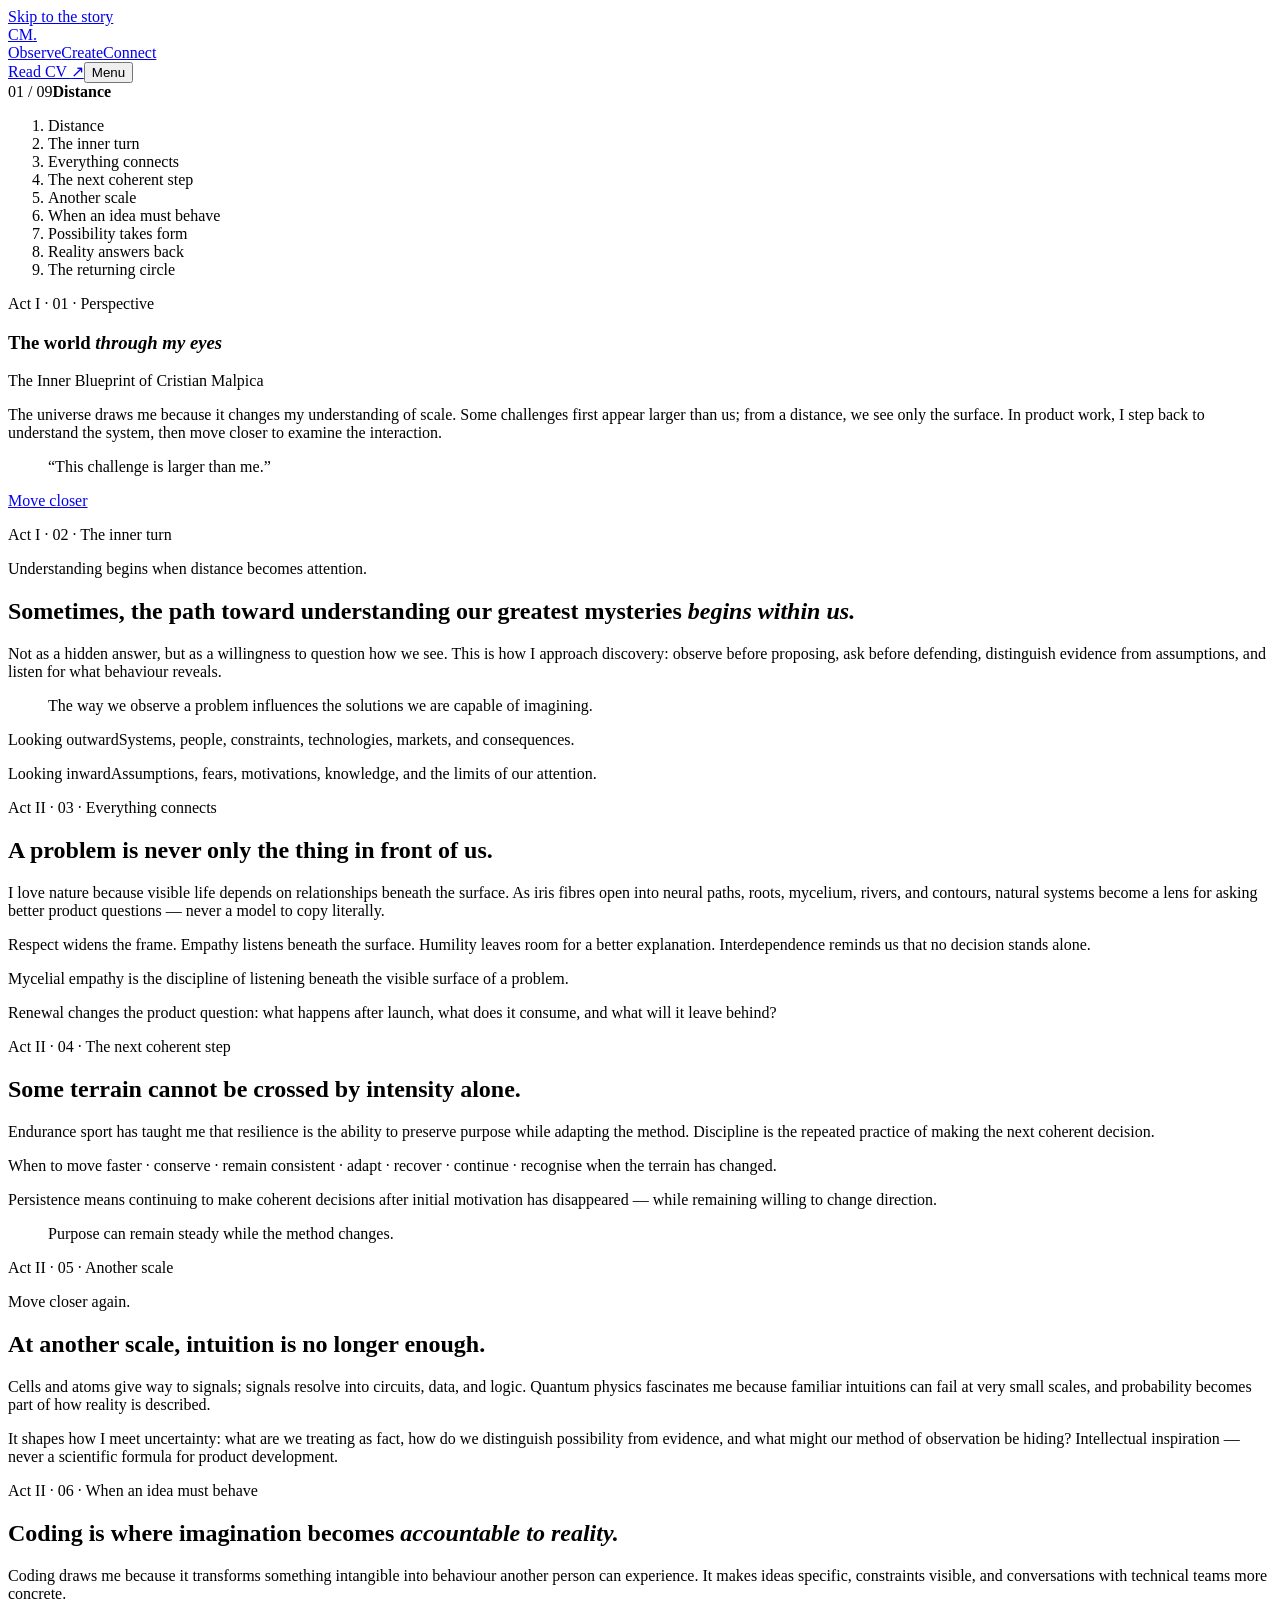
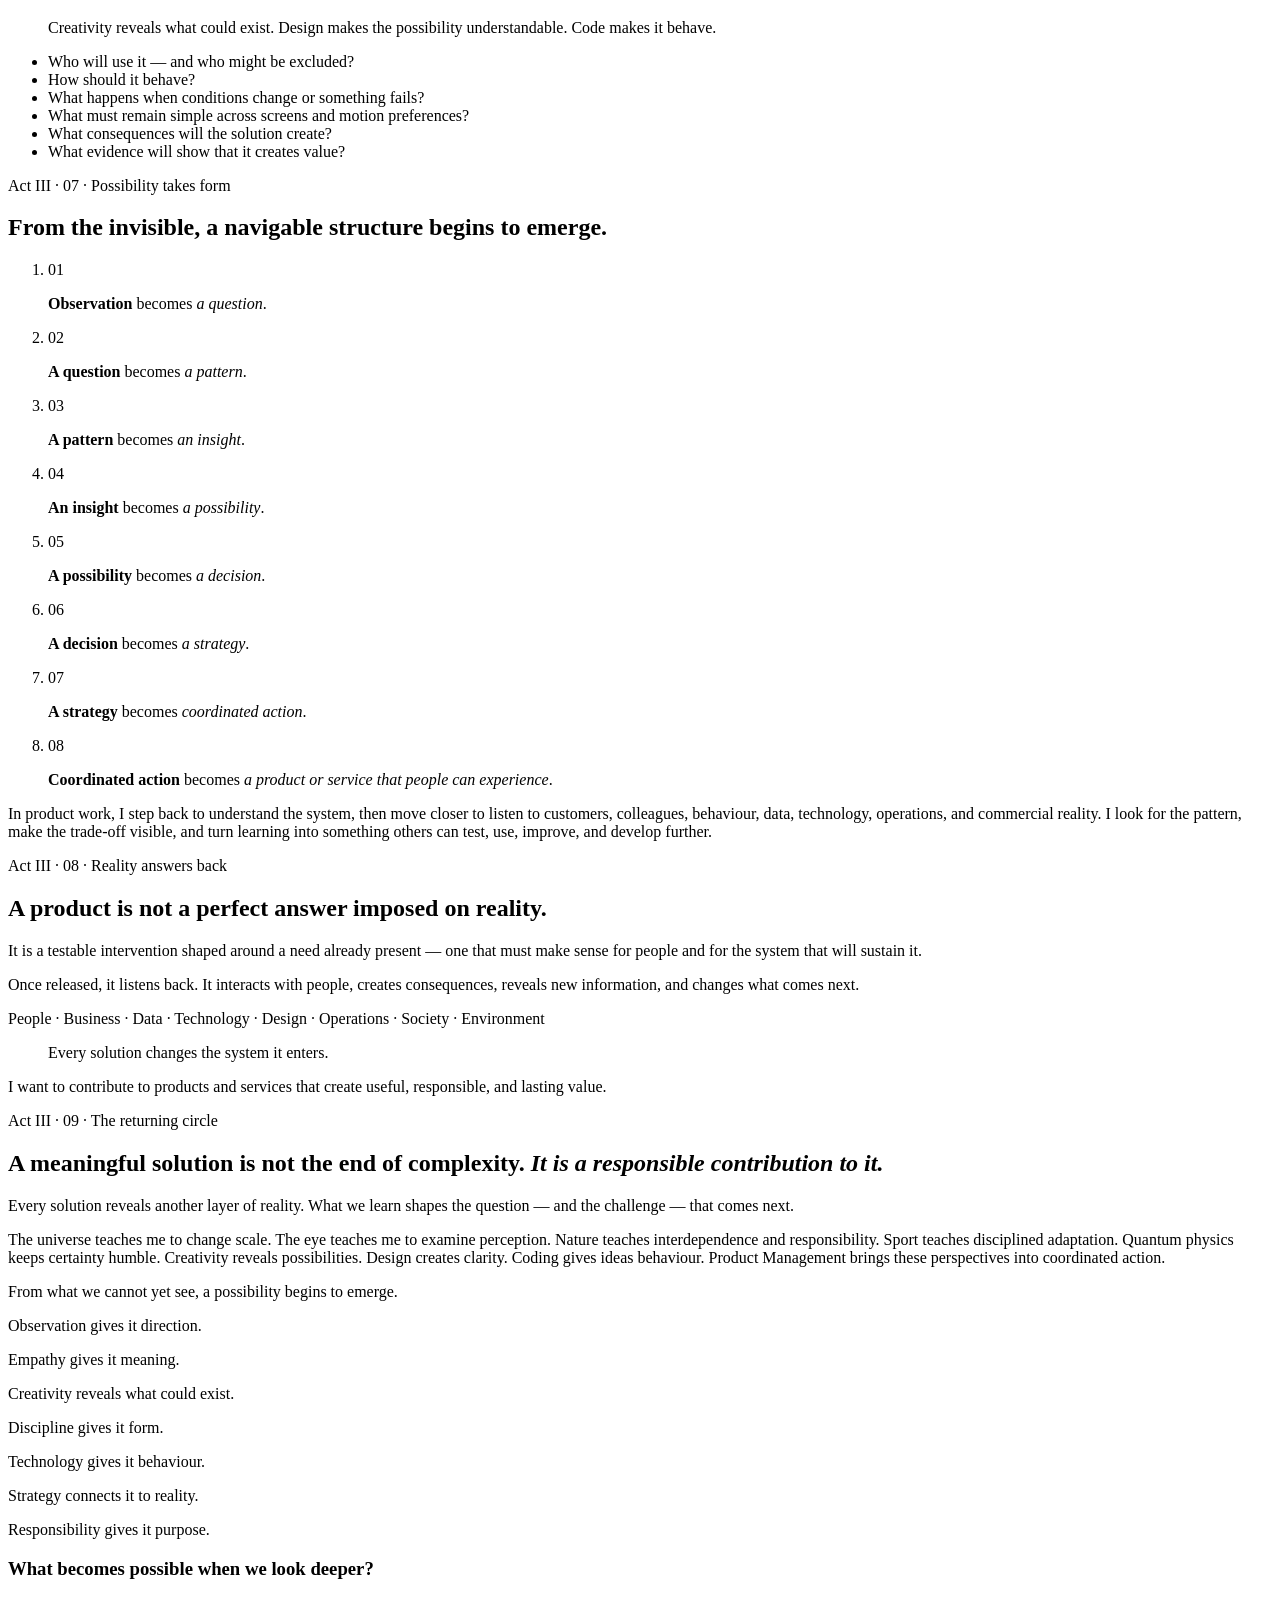
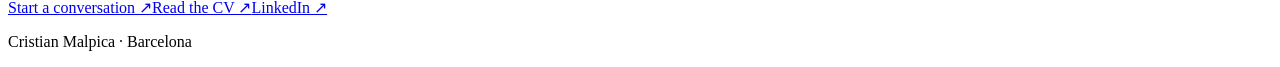
==== commit 4e39580a: "Clarify the passions behind the product perspective" ====
--- a/index.html
+++ b/index.html
@@ -1 +1 @@
-<!DOCTYPE html><html lang="en"><head><meta charSet="utf-8"/><meta name="viewport" content="width=device-width, initial-scale=1"/><link rel="stylesheet" href="/CMMT/_next/static/chunks/0t~v0sn~t6h7-.css" data-precedence="next"/><link rel="preload" as="script" fetchPriority="low" href="/CMMT/_next/static/chunks/10mluhc84.1ee.js"/><script src="/CMMT/_next/static/chunks/0nfm2tlmir2_e.js" async=""></script><script src="/CMMT/_next/static/chunks/0c_u0uom0kk-9.js" async=""></script><script src="/CMMT/_next/static/chunks/turbopack-0jllkmvw1khke.js" async=""></script><script src="/CMMT/_next/static/chunks/0b-.ij0mqhtov.js" async=""></script><script src="/CMMT/_next/static/chunks/0n2rt-n7e8q6h.js" async=""></script><title>The World Through My Eyes — Cristian Malpica</title><meta name="description" content="The Inner Blueprint of Cristian Malpica — a cinematic journey from challenge and observation to purposeful creation."/><meta property="og:title" content="The World Through My Eyes — Cristian Malpica"/><meta property="og:description" content="A cinematic journey through observation, empathy, discipline, technology, and responsible creation."/><meta property="og:url" content="https://cm-uoc.github.io/CMMT/"/><meta property="og:image" content="https://cm-uoc.github.io/CMMT/og.png"/><meta property="og:image:width" content="1717"/><meta property="og:image:height" content="910"/><meta property="og:image:alt" content="A planet transforming into a human iris."/><meta property="og:type" content="website"/><meta name="twitter:card" content="summary_large_image"/><meta name="twitter:title" content="The World Through My Eyes — Cristian Malpica"/><meta name="twitter:description" content="A cinematic journey through observation, empathy, discipline, technology, and responsible creation."/><meta name="twitter:image" content="https://cm-uoc.github.io/CMMT/og.png"/><script src="/CMMT/_next/static/chunks/03~yq9q893hmn.js" noModule=""></script></head><body><div hidden=""><!--$--><!--/$--></div><a class="skip-link" href="#main-content">Skip to the story</a><header class="site-header"><a class="wordmark" href="#top" aria-label="Cristian Malpica, home">CM<span>.</span></a><nav class="header-nav" aria-label="Primary navigation"><a href="#observe">Observe</a><a href="#create">Create</a><a href="#contact">Connect</a></nav><div class="header-actions"><a class="cv-link" href="/CMMT/Cristian_Malpica_CV.pdf" target="_blank" rel="noreferrer">Read CV <span aria-hidden="true">↗</span></a><button class="menu-button" type="button" aria-expanded="false" aria-controls="mobile-menu">Menu</button></div><span class="reading-progress" aria-hidden="true"></span><nav class="mobile-menu" id="mobile-menu" aria-label="Mobile navigation" hidden=""><a href="#observe">Observe</a><a href="#create">Create</a><a href="#contact">Connect</a><a href="/CMMT/Cristian_Malpica_CV.pdf" target="_blank" rel="noreferrer">Read CV ↗</a></nav></header><main id="main-content" tabindex="-1"><section class="cinematic-journey" aria-label="The inner blueprint of Cristian Malpica"><div class="journey-sticky" aria-hidden="true"><div class="ambient-field"></div><div class="journey-visual" data-scene="0"><div class="circle-aura"></div><div class="orbit orbit-one"></div><div class="orbit orbit-two"></div><div class="circle-shell"><div class="visual-layer planet-layer"><span class="planet-contours"></span><span class="planet-shadow"></span><i></i></div><div class="visual-layer organic-layer"><span></span><span></span><span></span><span></span><span></span><span></span><span></span><span></span><i></i><i></i><i></i><i></i><i></i></div><div class="visual-layer iris-layer"><span class="iris-glint"></span></div><div class="visual-layer pupil-layer"><span class="pupil"></span><span class="pupil-glint"></span></div><div class="visual-layer nature-layer"><span></span><span></span><span></span><span></span><span></span><span></span><span></span><span></span><span></span><span></span><i></i><i></i><i></i><i></i><i></i><i></i><i></i></div><div class="visual-layer trail-layer"><span></span><span></span><span></span><span></span><span></span><span></span><span></span><span></span><span></span><i class="trail-trace"></i><b class="trail-marker"></b></div><div class="visual-layer micro-layer"><span></span><span></span><span></span><span></span><span></span><span></span><span></span><span></span><span></span><i></i><i></i><i></i><b></b></div><div class="visual-layer code-layer"><span></span><span></span><span></span><span></span><span></span><span></span><span></span><span></span><span></span><span></span><span></span><span></span><i></i></div><div class="visual-layer product-layer"><span class="product-bar"></span><span class="product-sidebar"></span><span class="product-canvas"></span><i></i><i></i><i></i><b></b></div><div class="visual-layer network-layer"><span></span><span></span><span></span><span></span><span></span><span></span><span></span><span></span><span></span><i></i><i></i><i></i><i></i><i></i><i></i><i></i></div><div class="visual-layer return-layer"><span class="return-iris"></span><span class="return-pupil"></span><i></i></div><div class="circle-vignette"></div></div><div class="scene-indicator"><span>0<!-- -->1<!-- --> / 09</span><strong>Distance</strong></div><ol class="scene-dots"><li class="is-active"><span>Distance</span></li><li class=""><span>The inner turn</span></li><li class=""><span>Everything connects</span></li><li class=""><span>The next coherent step</span></li><li class=""><span>Another scale</span></li><li class=""><span>When an idea must behave</span></li><li class=""><span>Possibility takes form</span></li><li class=""><span>Reality answers back</span></li><li class=""><span>The returning circle</span></li></ol></div></div><div class="journey-scenes"><article class="journey-scene hero-scene is-active" id="top"><div class="scene-content"><p class="scene-number">01 · Distance</p><h1>The world <em>through my eyes</em></h1><p class="subtitle">The Inner Blueprint of Cristian Malpica</p><p class="scene-lead">Some challenges first appear larger than us. From a distance, we see only the surface — immense, unfamiliar, and difficult to influence.</p><blockquote>“This challenge is larger than me.”</blockquote><a class="scroll-cue" href="#observe"><span>Move closer</span><i aria-hidden="true"></i></a></div></article><article class="journey-scene inner-scene " id="observe"><div class="scene-content"><p class="scene-number">02 · The inner turn</p><p class="scene-kicker">Understanding begins when distance becomes attention.</p><h2>Sometimes, the path toward understanding our greatest mysteries <em>begins within us.</em></h2><p class="scene-lead">Not as a hidden answer, but as a willingness to question how we see. I try to examine an assumption before I defend it. The answers to complex problems often begin with how carefully we observe, question, listen, and understand.</p><blockquote class="observation-thesis">The way we observe a problem influences the solutions we are capable of imagining.</blockquote><div class="outward-inward"><p><span>Looking outward</span>Systems, people, constraints, technologies, markets, and consequences.</p><p><span>Looking inward</span>Assumptions, fears, motivations, knowledge, and the limits of our attention.</p></div></div></article><article class="journey-scene nature-scene " id="nature"><div class="scene-content"><p class="scene-number">03 · Everything connects</p><h2>A problem is never only the thing in front of us.</h2><p class="scene-lead">As iris fibres open into neural paths, roots, mycelium, rivers, and contours, I return to natural systems not as an answer to copy, but as a lens for asking better questions.</p><p class="principle-sentence"><span>Respect</span> widens the frame. <span>Empathy</span> listens beneath the surface. <span>Humility</span> leaves room for a better explanation. <span>Interdependence</span> reminds us that no decision stands alone.</p><p class="legacy-question">Renewal changes the product question: what happens after launch, what does it consume, and what will it leave behind?</p></div></article><article class="journey-scene movement-scene scene-right " id="movement"><div class="scene-content"><p class="scene-number">04 · The next coherent step</p><h2>Some terrain cannot be crossed by intensity alone.</h2><p class="scene-lead">Endurance sport has taught me that resilience is the ability to preserve purpose while adapting the method. Discipline is the repeated practice of making the next coherent decision.</p><p class="endurance-line">When to <span>move faster<!-- --> · </span><span>conserve<!-- --> · </span><span>remain consistent<!-- --> · </span><span>adapt<!-- --> · </span><span>recover<!-- --> · </span><span>continue<!-- --> · </span><span>recognise when the terrain has changed<!-- -->.</span></p><p class="persistence-line">Persistence means continuing to make coherent decisions after initial motivation has disappeared — while remaining willing to change direction.</p><blockquote>Purpose can remain steady while the method changes.</blockquote></div></article><article class="journey-scene micro-scene " id="micro"><div class="scene-content"><p class="scene-number">05 · Another scale</p><p class="scene-kicker">Move closer again.</p><h2>At another scale, intuition is no longer enough.</h2><p class="scene-lead">Cells and atoms give way to signals; signals resolve into circuits, data, and logic. Quantum physics fascinates me because familiar intuitions can fail at very small scales, and probability becomes part of how reality is described.</p><p class="caveat">It keeps my curiosity honest: what are we treating as fact, how do we distinguish possibility from evidence, and what might our method of observation be hiding? A source of questions — never proof of a personal or professional claim.</p></div></article><article class="journey-scene code-scene scene-right " id="create"><div class="scene-content"><p class="scene-number">06 · When an idea must behave</p><h2>An idea can remain elegant until <em>coding asks my ideas to become specific.</em></h2><p class="scene-lead">Code is the bridge between the invisible and the visible. It forces a possibility to answer practical questions.</p><ul class="question-stream"><li>Who will use it?</li><li>Who can access it?</li><li>How should it behave?</li><li>What happens when conditions change?</li><li>What happens when something fails?</li><li>What must remain simple?</li><li>What happens on a smaller screen?</li><li>What happens when motion is disabled?</li><li>What consequences will the solution create?</li><li>How will we know it creates value?</li></ul></div></article><article class="journey-scene creation-scene scene-right " id="possibility"><div class="scene-content"><p class="scene-number">07 · Possibility takes form</p><h2>From the invisible, a navigable structure begins to emerge.</h2><ol class="creation-chain"><li><span>0<!-- -->1</span><p><strong>Observation</strong> becomes <em>a question</em>.</p></li><li><span>0<!-- -->2</span><p><strong>A question</strong> becomes <em>a pattern</em>.</p></li><li><span>0<!-- -->3</span><p><strong>A pattern</strong> becomes <em>an insight</em>.</p></li><li><span>0<!-- -->4</span><p><strong>An insight</strong> becomes <em>a possibility</em>.</p></li><li><span>0<!-- -->5</span><p><strong>A possibility</strong> becomes <em>a decision</em>.</p></li><li><span>0<!-- -->6</span><p><strong>A decision</strong> becomes <em>a strategy</em>.</p></li><li><span>0<!-- -->7</span><p><strong>A strategy</strong> becomes <em>coordinated action</em>.</p></li><li><span>0<!-- -->8</span><p><strong>Coordinated action</strong> becomes <em>a product or service that people can experience</em>.</p></li></ol><p class="professional-turn">In product work, I step back to understand the system, then move closer to listen to customers, colleagues, behaviour, data, technology, operations, and commercial reality. I look for the pattern, make the trade-off visible, and turn learning into something others can test, use, improve, and develop further.</p></div></article><article class="journey-scene reality-scene " id="reality"><div class="scene-content"><p class="scene-number">08 · Reality answers back</p><h2>A product is not a perfect answer imposed on reality.</h2><p class="scene-lead">It is a testable intervention shaped around a need already present — one that must make sense for people and for the system that will sustain it.</p><p class="ripple-line">Once released, it listens back. It interacts with people, creates consequences, reveals new information, and changes what comes next.</p><p class="system-line">People · Business · Data · Technology · Design · Operations · Society · Environment</p><blockquote>Every solution changes the system it enters.</blockquote><p class="commitment-line">I want to contribute to products and services that create useful, responsible, and lasting value.</p></div></article><article class="journey-scene final-scene " id="contact"><div class="scene-content"><p class="scene-number">09 · The returning circle</p><h2>A meaningful solution is not the end of complexity. <em>It is a responsible contribution to it.</em></h2><p class="returning-loop">Every solution reveals another layer of reality. What we learn shapes the question — and the challenge — that comes next.</p><div class="final-manifesto"><p>From what we cannot yet see, a possibility begins to emerge.</p><p><span>Observation</span> gives it direction.</p><p><span>Empathy</span> gives it meaning.</p><p><span>Creativity</span> reveals what could exist.</p><p><span>Discipline</span> gives it form.</p><p><span>Technology</span> gives it behaviour.</p><p><span>Strategy</span> connects it to reality.</p><p><span>Responsibility</span> gives it purpose.</p></div><h3>What becomes possible when we look deeper?</h3><div class="final-actions"><a class="primary-action" href="mailto:cmalpica25@icloud.com">Start a conversation <span aria-hidden="true">↗</span></a><a href="/CMMT/Cristian_Malpica_CV.pdf" target="_blank" rel="noreferrer">Read the CV ↗</a><a href="https://linkedin.com/in/cristian-malpica-02551b20a" target="_blank" rel="noreferrer">LinkedIn ↗</a></div><p class="closing-line">Cristian Malpica · Barcelona</p></div></article></div></section></main><div class="grain-layer" aria-hidden="true"></div><!--$--><!--/$--><script src="/CMMT/_next/static/chunks/10mluhc84.1ee.js" id="_R_" async=""></script><script>(self.__next_f=self.__next_f||[]).push([0])</script><script>self.__next_f.push([1,"1:\"$Sreact.fragment\"\n2:I[11968,[\"/CMMT/_next/static/chunks/0b-.ij0mqhtov.js\"],\"default\"]\n3:I[87804,[\"/CMMT/_next/static/chunks/0b-.ij0mqhtov.js\"],\"default\"]\n4:I[7934,[\"/CMMT/_next/static/chunks/0b-.ij0mqhtov.js\"],\"ClientPageRoot\"]\n5:I[31713,[\"/CMMT/_next/static/chunks/0b-.ij0mqhtov.js\",\"/CMMT/_next/static/chunks/0n2rt-n7e8q6h.js\"],\"default\"]\n8:I[77916,[\"/CMMT/_next/static/chunks/0b-.ij0mqhtov.js\"],\"OutletBoundary\"]\n9:\"$Sreact.suspense\"\nb:I[77916,[\"/CMMT/_next/static/chunks/0b-.ij0mqhtov.js\"],\"ViewportBoundary\"]\nd:I[77916,[\"/CMMT/_next/static/chunks/0b-.ij0mqhtov.js\"],\"MetadataBoundary\"]\nf:I[21480,[\"/CMMT/_next/static/chunks/0b-.ij0mqhtov.js\"],\"default\",1]\n:HL[\"/CMMT/_next/static/chunks/0t~v0sn~t6h7-.css\",\"style\"]\n"])</script><script>self.__next_f.push([1,"0:{\"P\":null,\"c\":[\"\",\"\"],\"q\":\"\",\"i\":false,\"f\":[[[\"\",{\"children\":[\"__PAGE__\",{}]},\"$undefined\",\"$undefined\",16],[[\"$\",\"$1\",\"c\",{\"children\":[[[\"$\",\"link\",\"0\",{\"rel\":\"stylesheet\",\"href\":\"/CMMT/_next/static/chunks/0t~v0sn~t6h7-.css\",\"precedence\":\"next\",\"crossOrigin\":\"$undefined\",\"nonce\":\"$undefined\"}],[\"$\",\"script\",\"script-0\",{\"src\":\"/CMMT/_next/static/chunks/0b-.ij0mqhtov.js\",\"async\":true,\"nonce\":\"$undefined\"}]],[\"$\",\"html\",null,{\"lang\":\"en\",\"children\":[\"$\",\"body\",null,{\"children\":[\"$\",\"$L2\",null,{\"parallelRouterKey\":\"children\",\"error\":\"$undefined\",\"errorStyles\":\"$undefined\",\"errorScripts\":\"$undefined\",\"template\":[\"$\",\"$L3\",null,{}],\"templateStyles\":\"$undefined\",\"templateScripts\":\"$undefined\",\"notFound\":[[[\"$\",\"title\",null,{\"children\":\"404: This page could not be found.\"}],[\"$\",\"div\",null,{\"style\":{\"fontFamily\":\"system-ui,\\\"Segoe UI\\\",Roboto,Helvetica,Arial,sans-serif,\\\"Apple Color Emoji\\\",\\\"Segoe UI Emoji\\\"\",\"height\":\"100vh\",\"textAlign\":\"center\",\"display\":\"flex\",\"flexDirection\":\"column\",\"alignItems\":\"center\",\"justifyContent\":\"center\"},\"children\":[\"$\",\"div\",null,{\"children\":[[\"$\",\"style\",null,{\"dangerouslySetInnerHTML\":{\"__html\":\"body{color:#000;background:#fff;margin:0}.next-error-h1{border-right:1px solid rgba(0,0,0,.3)}@media (prefers-color-scheme:dark){body{color:#fff;background:#000}.next-error-h1{border-right:1px solid rgba(255,255,255,.3)}}\"}}],[\"$\",\"h1\",null,{\"className\":\"next-error-h1\",\"style\":{\"display\":\"inline-block\",\"margin\":\"0 20px 0 0\",\"padding\":\"0 23px 0 0\",\"fontSize\":24,\"fontWeight\":500,\"verticalAlign\":\"top\",\"lineHeight\":\"49px\"},\"children\":404}],[\"$\",\"div\",null,{\"style\":{\"display\":\"inline-block\"},\"children\":[\"$\",\"h2\",null,{\"style\":{\"fontSize\":14,\"fontWeight\":400,\"lineHeight\":\"49px\",\"margin\":0},\"children\":\"This page could not be found.\"}]}]]}]}]],[]],\"forbidden\":\"$undefined\",\"unauthorized\":\"$undefined\"}]}]}]]}],{\"children\":[[\"$\",\"$1\",\"c\",{\"children\":[[\"$\",\"$L4\",null,{\"Component\":\"$5\",\"serverProvidedParams\":{\"searchParams\":{},\"params\":{},\"promises\":[\"$@6\",\"$@7\"]}}],[[\"$\",\"script\",\"script-0\",{\"src\":\"/CMMT/_next/static/chunks/0n2rt-n7e8q6h.js\",\"async\":true,\"nonce\":\"$undefined\"}]],[\"$\",\"$L8\",null,{\"children\":[\"$\",\"$9\",null,{\"name\":\"Next.MetadataOutlet\",\"children\":\"$@a\"}]}]]}],{},null,false,null]},null,false,null],[\"$\",\"$1\",\"h\",{\"children\":[null,[\"$\",\"$Lb\",null,{\"children\":\"$Lc\"}],[\"$\",\"div\",null,{\"hidden\":true,\"children\":[\"$\",\"$Ld\",null,{\"children\":[\"$\",\"$9\",null,{\"name\":\"Next.Metadata\",\"children\":\"$Le\"}]}]}],null]}],false]],\"m\":\"$undefined\",\"G\":[\"$f\",[[\"$\",\"link\",\"0\",{\"rel\":\"stylesheet\",\"href\":\"/CMMT/_next/static/chunks/0t~v0sn~t6h7-.css\",\"precedence\":\"next\",\"crossOrigin\":\"$undefined\",\"nonce\":\"$undefined\"}]]],\"S\":true,\"h\":null,\"s\":\"$undefined\",\"l\":\"$undefined\",\"p\":\"$undefined\",\"d\":\"$undefined\",\"b\":\"ALuBXs47YjXRlHIRxUDrW\"}\n"])</script><script>self.__next_f.push([1,"6:{}\n7:\"$0:f:0:1:1:children:0:props:children:0:props:serverProvidedParams:params\"\n"])</script><script>self.__next_f.push([1,"c:[[\"$\",\"meta\",\"0\",{\"charSet\":\"utf-8\"}],[\"$\",\"meta\",\"1\",{\"name\":\"viewport\",\"content\":\"width=device-width, initial-scale=1\"}]]\n"])</script><script>self.__next_f.push([1,"a:null\n"])</script><script>self.__next_f.push([1,"e:[[\"$\",\"title\",\"0\",{\"children\":\"The World Through My Eyes — Cristian Malpica\"}],[\"$\",\"meta\",\"1\",{\"name\":\"description\",\"content\":\"The Inner Blueprint of Cristian Malpica — a cinematic journey from challenge and observation to purposeful creation.\"}],[\"$\",\"meta\",\"2\",{\"property\":\"og:title\",\"content\":\"The World Through My Eyes — Cristian Malpica\"}],[\"$\",\"meta\",\"3\",{\"property\":\"og:description\",\"content\":\"A cinematic journey through observation, empathy, discipline, technology, and responsible creation.\"}],[\"$\",\"meta\",\"4\",{\"property\":\"og:url\",\"content\":\"https://cm-uoc.github.io/CMMT/\"}],[\"$\",\"meta\",\"5\",{\"property\":\"og:image\",\"content\":\"https://cm-uoc.github.io/CMMT/og.png\"}],[\"$\",\"meta\",\"6\",{\"property\":\"og:image:width\",\"content\":\"1717\"}],[\"$\",\"meta\",\"7\",{\"property\":\"og:image:height\",\"content\":\"910\"}],[\"$\",\"meta\",\"8\",{\"property\":\"og:image:alt\",\"content\":\"A planet transforming into a human iris.\"}],[\"$\",\"meta\",\"9\",{\"property\":\"og:type\",\"content\":\"website\"}],[\"$\",\"meta\",\"10\",{\"name\":\"twitter:card\",\"content\":\"summary_large_image\"}],[\"$\",\"meta\",\"11\",{\"name\":\"twitter:title\",\"content\":\"The World Through My Eyes — Cristian Malpica\"}],[\"$\",\"meta\",\"12\",{\"name\":\"twitter:description\",\"content\":\"A cinematic journey through observation, empathy, discipline, technology, and responsible creation.\"}],[\"$\",\"meta\",\"13\",{\"name\":\"twitter:image\",\"content\":\"https://cm-uoc.github.io/CMMT/og.png\"}]]\n"])</script></body></html>+<!DOCTYPE html><html lang="en"><head><meta charSet="utf-8"/><meta name="viewport" content="width=device-width, initial-scale=1"/><link rel="stylesheet" href="/CMMT/_next/static/chunks/0.922s~p3p09f.css" data-precedence="next"/><link rel="preload" as="script" fetchPriority="low" href="/CMMT/_next/static/chunks/10mluhc84.1ee.js"/><script src="/CMMT/_next/static/chunks/0nfm2tlmir2_e.js" async=""></script><script src="/CMMT/_next/static/chunks/0c_u0uom0kk-9.js" async=""></script><script src="/CMMT/_next/static/chunks/turbopack-0jllkmvw1khke.js" async=""></script><script src="/CMMT/_next/static/chunks/0b-.ij0mqhtov.js" async=""></script><script src="/CMMT/_next/static/chunks/0eghk4n4e9t~..js" async=""></script><title>The World Through My Eyes — Cristian Malpica</title><meta name="description" content="The Inner Blueprint of Cristian Malpica — a cinematic journey from challenge and observation to purposeful creation."/><meta property="og:title" content="The World Through My Eyes — Cristian Malpica"/><meta property="og:description" content="A cinematic journey through observation, empathy, discipline, technology, and responsible creation."/><meta property="og:url" content="https://cm-uoc.github.io/CMMT/"/><meta property="og:image" content="https://cm-uoc.github.io/CMMT/og.png"/><meta property="og:image:width" content="1717"/><meta property="og:image:height" content="910"/><meta property="og:image:alt" content="A planet transforming into a human iris."/><meta property="og:type" content="website"/><meta name="twitter:card" content="summary_large_image"/><meta name="twitter:title" content="The World Through My Eyes — Cristian Malpica"/><meta name="twitter:description" content="A cinematic journey through observation, empathy, discipline, technology, and responsible creation."/><meta name="twitter:image" content="https://cm-uoc.github.io/CMMT/og.png"/><script src="/CMMT/_next/static/chunks/03~yq9q893hmn.js" noModule=""></script></head><body><div hidden=""><!--$--><!--/$--></div><a class="skip-link" href="#main-content">Skip to the story</a><header class="site-header"><a class="wordmark" href="#top" aria-label="Cristian Malpica, home">CM<span>.</span></a><nav class="header-nav" aria-label="Primary navigation"><a href="#observe">Observe</a><a href="#create">Create</a><a href="#contact">Connect</a></nav><div class="header-actions"><a class="cv-link" href="/CMMT/Cristian_Malpica_CV.pdf" target="_blank" rel="noreferrer">Read CV <span aria-hidden="true">↗</span></a><button class="menu-button" type="button" aria-expanded="false" aria-controls="mobile-menu">Menu</button></div><span class="reading-progress" aria-hidden="true"></span><nav class="mobile-menu" id="mobile-menu" aria-label="Mobile navigation" hidden=""><a href="#observe">Observe</a><a href="#create">Create</a><a href="#contact">Connect</a><a href="/CMMT/Cristian_Malpica_CV.pdf" target="_blank" rel="noreferrer">Read CV ↗</a></nav></header><main id="main-content" tabindex="-1"><section class="cinematic-journey" aria-label="The inner blueprint of Cristian Malpica"><div class="journey-sticky" aria-hidden="true"><div class="ambient-field"></div><div class="journey-visual" data-scene="0"><div class="circle-aura"></div><div class="orbit orbit-one"></div><div class="orbit orbit-two"></div><div class="circle-shell"><div class="visual-layer planet-layer"><span class="planet-contours"></span><span class="planet-shadow"></span><i></i></div><div class="visual-layer organic-layer"><span></span><span></span><span></span><span></span><span></span><span></span><span></span><span></span><i></i><i></i><i></i><i></i><i></i></div><div class="visual-layer iris-layer"><span class="iris-glint"></span></div><div class="visual-layer pupil-layer"><span class="pupil"></span><span class="pupil-glint"></span></div><div class="visual-layer nature-layer"><span></span><span></span><span></span><span></span><span></span><span></span><span></span><span></span><span></span><span></span><i></i><i></i><i></i><i></i><i></i><i></i><i></i></div><div class="visual-layer trail-layer"><span></span><span></span><span></span><span></span><span></span><span></span><span></span><span></span><span></span><i class="trail-trace"></i><b class="trail-marker"></b></div><div class="visual-layer micro-layer"><span></span><span></span><span></span><span></span><span></span><span></span><span></span><span></span><span></span><i></i><i></i><i></i><b></b></div><div class="visual-layer code-layer"><span></span><span></span><span></span><span></span><span></span><span></span><span></span><span></span><span></span><span></span><span></span><span></span><i></i></div><div class="visual-layer product-layer"><span class="product-bar"></span><span class="product-sidebar"></span><span class="product-canvas"></span><i></i><i></i><i></i><b></b></div><div class="visual-layer network-layer"><span></span><span></span><span></span><span></span><span></span><span></span><span></span><span></span><span></span><i></i><i></i><i></i><i></i><i></i><i></i><i></i></div><div class="visual-layer return-layer"><span class="return-iris"></span><span class="return-pupil"></span><i></i></div><div class="circle-vignette"></div></div><div class="scene-indicator"><span>0<!-- -->1<!-- --> / 09</span><strong>Distance</strong></div><ol class="scene-dots"><li class="is-active"><span>Distance</span></li><li class=""><span>The inner turn</span></li><li class=""><span>Everything connects</span></li><li class=""><span>The next coherent step</span></li><li class=""><span>Another scale</span></li><li class=""><span>When an idea must behave</span></li><li class=""><span>Possibility takes form</span></li><li class=""><span>Reality answers back</span></li><li class=""><span>The returning circle</span></li></ol></div></div><div class="journey-scenes"><article class="journey-scene hero-scene is-active" id="top"><div class="scene-content"><p class="scene-number">Act I · 01 · Perspective</p><h1>The world <em>through my eyes</em></h1><p class="subtitle">The Inner Blueprint of Cristian Malpica</p><p class="scene-lead">The universe draws me because it changes my understanding of scale. Some challenges first appear larger than us; from a distance, we see only the surface. In product work, I step back to understand the system, then move closer to examine the interaction.</p><blockquote>“This challenge is larger than me.”</blockquote><a class="scroll-cue" href="#observe"><span>Move closer</span><i aria-hidden="true"></i></a></div></article><article class="journey-scene inner-scene " id="observe"><div class="scene-content"><p class="scene-number">Act I · 02 · The inner turn</p><p class="scene-kicker">Understanding begins when distance becomes attention.</p><h2>Sometimes, the path toward understanding our greatest mysteries <em>begins within us.</em></h2><p class="scene-lead">Not as a hidden answer, but as a willingness to question how we see. This is how I approach discovery: observe before proposing, ask before defending, distinguish evidence from assumptions, and listen for what behaviour reveals.</p><blockquote class="observation-thesis">The way we observe a problem influences the solutions we are capable of imagining.</blockquote><div class="outward-inward"><p><span>Looking outward</span>Systems, people, constraints, technologies, markets, and consequences.</p><p><span>Looking inward</span>Assumptions, fears, motivations, knowledge, and the limits of our attention.</p></div></div></article><article class="journey-scene nature-scene " id="nature"><div class="scene-content"><p class="scene-number">Act II · 03 · Everything connects</p><h2>A problem is never only the thing in front of us.</h2><p class="scene-lead">I love nature because visible life depends on relationships beneath the surface. As iris fibres open into neural paths, roots, mycelium, rivers, and contours, natural systems become a lens for asking better product questions — never a model to copy literally.</p><p class="principle-sentence"><span>Respect</span> widens the frame. <span>Empathy</span> listens beneath the surface. <span>Humility</span> leaves room for a better explanation. <span>Interdependence</span> reminds us that no decision stands alone.</p><p class="mycelial-line"><span>Mycelial empathy</span> is the discipline of listening beneath the visible surface of a problem.</p><p class="legacy-question">Renewal changes the product question: what happens after launch, what does it consume, and what will it leave behind?</p></div></article><article class="journey-scene movement-scene scene-right " id="movement"><div class="scene-content"><p class="scene-number">Act II · 04 · The next coherent step</p><h2>Some terrain cannot be crossed by intensity alone.</h2><p class="scene-lead">Endurance sport has taught me that resilience is the ability to preserve purpose while adapting the method. Discipline is the repeated practice of making the next coherent decision.</p><p class="endurance-line">When to <span>move faster<!-- --> · </span><span>conserve<!-- --> · </span><span>remain consistent<!-- --> · </span><span>adapt<!-- --> · </span><span>recover<!-- --> · </span><span>continue<!-- --> · </span><span>recognise when the terrain has changed<!-- -->.</span></p><p class="persistence-line">Persistence means continuing to make coherent decisions after initial motivation has disappeared — while remaining willing to change direction.</p><blockquote>Purpose can remain steady while the method changes.</blockquote></div></article><article class="journey-scene micro-scene " id="micro"><div class="scene-content"><p class="scene-number">Act II · 05 · Another scale</p><p class="scene-kicker">Move closer again.</p><h2>At another scale, intuition is no longer enough.</h2><p class="scene-lead">Cells and atoms give way to signals; signals resolve into circuits, data, and logic. Quantum physics fascinates me because familiar intuitions can fail at very small scales, and probability becomes part of how reality is described.</p><p class="caveat">It shapes how I meet uncertainty: what are we treating as fact, how do we distinguish possibility from evidence, and what might our method of observation be hiding? Intellectual inspiration — never a scientific formula for product development.</p></div></article><article class="journey-scene code-scene scene-right " id="create"><div class="scene-content"><p class="scene-number">Act II · 06 · When an idea must behave</p><h2>Coding is where imagination becomes <em>accountable to reality.</em></h2><p class="scene-lead">Coding draws me because it transforms something intangible into behaviour another person can experience. It makes ideas specific, constraints visible, and conversations with technical teams more concrete.</p><blockquote class="creation-maxim">Creativity reveals what could exist. Design makes the possibility understandable. Code makes it behave.</blockquote><ul class="question-stream"><li>Who will use it — and who might be excluded?</li><li>How should it behave?</li><li>What happens when conditions change or something fails?</li><li>What must remain simple across screens and motion preferences?</li><li>What consequences will the solution create?</li><li>What evidence will show that it creates value?</li></ul></div></article><article class="journey-scene creation-scene scene-right " id="possibility"><div class="scene-content"><p class="scene-number">Act III · 07 · Possibility takes form</p><h2>From the invisible, a navigable structure begins to emerge.</h2><ol class="creation-chain"><li><span>0<!-- -->1</span><p><strong>Observation</strong> becomes <em>a question</em>.</p></li><li><span>0<!-- -->2</span><p><strong>A question</strong> becomes <em>a pattern</em>.</p></li><li><span>0<!-- -->3</span><p><strong>A pattern</strong> becomes <em>an insight</em>.</p></li><li><span>0<!-- -->4</span><p><strong>An insight</strong> becomes <em>a possibility</em>.</p></li><li><span>0<!-- -->5</span><p><strong>A possibility</strong> becomes <em>a decision</em>.</p></li><li><span>0<!-- -->6</span><p><strong>A decision</strong> becomes <em>a strategy</em>.</p></li><li><span>0<!-- -->7</span><p><strong>A strategy</strong> becomes <em>coordinated action</em>.</p></li><li><span>0<!-- -->8</span><p><strong>Coordinated action</strong> becomes <em>a product or service that people can experience</em>.</p></li></ol><p class="professional-turn">In product work, I step back to understand the system, then move closer to listen to customers, colleagues, behaviour, data, technology, operations, and commercial reality. I look for the pattern, make the trade-off visible, and turn learning into something others can test, use, improve, and develop further.</p></div></article><article class="journey-scene reality-scene " id="reality"><div class="scene-content"><p class="scene-number">Act III · 08 · Reality answers back</p><h2>A product is not a perfect answer imposed on reality.</h2><p class="scene-lead">It is a testable intervention shaped around a need already present — one that must make sense for people and for the system that will sustain it.</p><p class="ripple-line">Once released, it listens back. It interacts with people, creates consequences, reveals new information, and changes what comes next.</p><p class="system-line">People · Business · Data · Technology · Design · Operations · Society · Environment</p><blockquote>Every solution changes the system it enters.</blockquote><p class="commitment-line">I want to contribute to products and services that create useful, responsible, and lasting value.</p></div></article><article class="journey-scene final-scene " id="contact"><div class="scene-content"><p class="scene-number">Act III · 09 · The returning circle</p><h2>A meaningful solution is not the end of complexity. <em>It is a responsible contribution to it.</em></h2><p class="returning-loop">Every solution reveals another layer of reality. What we learn shapes the question — and the challenge — that comes next.</p><p class="blueprint-synthesis">The universe teaches me to change scale. The eye teaches me to examine perception. Nature teaches interdependence and responsibility. Sport teaches disciplined adaptation. Quantum physics keeps certainty humble. Creativity reveals possibilities. Design creates clarity. Coding gives ideas behaviour. Product Management brings these perspectives into coordinated action.</p><div class="final-manifesto"><p>From what we cannot yet see, a possibility begins to emerge.</p><p><span>Observation</span> gives it direction.</p><p><span>Empathy</span> gives it meaning.</p><p><span>Creativity</span> reveals what could exist.</p><p><span>Discipline</span> gives it form.</p><p><span>Technology</span> gives it behaviour.</p><p><span>Strategy</span> connects it to reality.</p><p><span>Responsibility</span> gives it purpose.</p></div><h3>What becomes possible when we look deeper?</h3><div class="final-actions"><a class="primary-action" href="mailto:cmalpica25@icloud.com">Start a conversation <span aria-hidden="true">↗</span></a><a href="/CMMT/Cristian_Malpica_CV.pdf" target="_blank" rel="noreferrer">Read the CV ↗</a><a href="https://linkedin.com/in/cristian-malpica-02551b20a" target="_blank" rel="noreferrer">LinkedIn ↗</a></div><p class="closing-line">Cristian Malpica · Barcelona</p></div></article></div></section></main><div class="grain-layer" aria-hidden="true"></div><!--$--><!--/$--><script src="/CMMT/_next/static/chunks/10mluhc84.1ee.js" id="_R_" async=""></script><script>(self.__next_f=self.__next_f||[]).push([0])</script><script>self.__next_f.push([1,"1:\"$Sreact.fragment\"\n2:I[11968,[\"/CMMT/_next/static/chunks/0b-.ij0mqhtov.js\"],\"default\"]\n3:I[87804,[\"/CMMT/_next/static/chunks/0b-.ij0mqhtov.js\"],\"default\"]\n4:I[7934,[\"/CMMT/_next/static/chunks/0b-.ij0mqhtov.js\"],\"ClientPageRoot\"]\n5:I[31713,[\"/CMMT/_next/static/chunks/0b-.ij0mqhtov.js\",\"/CMMT/_next/static/chunks/0eghk4n4e9t~..js\"],\"default\"]\n8:I[77916,[\"/CMMT/_next/static/chunks/0b-.ij0mqhtov.js\"],\"OutletBoundary\"]\n9:\"$Sreact.suspense\"\nb:I[77916,[\"/CMMT/_next/static/chunks/0b-.ij0mqhtov.js\"],\"ViewportBoundary\"]\nd:I[77916,[\"/CMMT/_next/static/chunks/0b-.ij0mqhtov.js\"],\"MetadataBoundary\"]\nf:I[21480,[\"/CMMT/_next/static/chunks/0b-.ij0mqhtov.js\"],\"default\",1]\n:HL[\"/CMMT/_next/static/chunks/0.922s~p3p09f.css\",\"style\"]\n"])</script><script>self.__next_f.push([1,"0:{\"P\":null,\"c\":[\"\",\"\"],\"q\":\"\",\"i\":false,\"f\":[[[\"\",{\"children\":[\"__PAGE__\",{}]},\"$undefined\",\"$undefined\",16],[[\"$\",\"$1\",\"c\",{\"children\":[[[\"$\",\"link\",\"0\",{\"rel\":\"stylesheet\",\"href\":\"/CMMT/_next/static/chunks/0.922s~p3p09f.css\",\"precedence\":\"next\",\"crossOrigin\":\"$undefined\",\"nonce\":\"$undefined\"}],[\"$\",\"script\",\"script-0\",{\"src\":\"/CMMT/_next/static/chunks/0b-.ij0mqhtov.js\",\"async\":true,\"nonce\":\"$undefined\"}]],[\"$\",\"html\",null,{\"lang\":\"en\",\"children\":[\"$\",\"body\",null,{\"children\":[\"$\",\"$L2\",null,{\"parallelRouterKey\":\"children\",\"error\":\"$undefined\",\"errorStyles\":\"$undefined\",\"errorScripts\":\"$undefined\",\"template\":[\"$\",\"$L3\",null,{}],\"templateStyles\":\"$undefined\",\"templateScripts\":\"$undefined\",\"notFound\":[[[\"$\",\"title\",null,{\"children\":\"404: This page could not be found.\"}],[\"$\",\"div\",null,{\"style\":{\"fontFamily\":\"system-ui,\\\"Segoe UI\\\",Roboto,Helvetica,Arial,sans-serif,\\\"Apple Color Emoji\\\",\\\"Segoe UI Emoji\\\"\",\"height\":\"100vh\",\"textAlign\":\"center\",\"display\":\"flex\",\"flexDirection\":\"column\",\"alignItems\":\"center\",\"justifyContent\":\"center\"},\"children\":[\"$\",\"div\",null,{\"children\":[[\"$\",\"style\",null,{\"dangerouslySetInnerHTML\":{\"__html\":\"body{color:#000;background:#fff;margin:0}.next-error-h1{border-right:1px solid rgba(0,0,0,.3)}@media (prefers-color-scheme:dark){body{color:#fff;background:#000}.next-error-h1{border-right:1px solid rgba(255,255,255,.3)}}\"}}],[\"$\",\"h1\",null,{\"className\":\"next-error-h1\",\"style\":{\"display\":\"inline-block\",\"margin\":\"0 20px 0 0\",\"padding\":\"0 23px 0 0\",\"fontSize\":24,\"fontWeight\":500,\"verticalAlign\":\"top\",\"lineHeight\":\"49px\"},\"children\":404}],[\"$\",\"div\",null,{\"style\":{\"display\":\"inline-block\"},\"children\":[\"$\",\"h2\",null,{\"style\":{\"fontSize\":14,\"fontWeight\":400,\"lineHeight\":\"49px\",\"margin\":0},\"children\":\"This page could not be found.\"}]}]]}]}]],[]],\"forbidden\":\"$undefined\",\"unauthorized\":\"$undefined\"}]}]}]]}],{\"children\":[[\"$\",\"$1\",\"c\",{\"children\":[[\"$\",\"$L4\",null,{\"Component\":\"$5\",\"serverProvidedParams\":{\"searchParams\":{},\"params\":{},\"promises\":[\"$@6\",\"$@7\"]}}],[[\"$\",\"script\",\"script-0\",{\"src\":\"/CMMT/_next/static/chunks/0eghk4n4e9t~..js\",\"async\":true,\"nonce\":\"$undefined\"}]],[\"$\",\"$L8\",null,{\"children\":[\"$\",\"$9\",null,{\"name\":\"Next.MetadataOutlet\",\"children\":\"$@a\"}]}]]}],{},null,false,null]},null,false,null],[\"$\",\"$1\",\"h\",{\"children\":[null,[\"$\",\"$Lb\",null,{\"children\":\"$Lc\"}],[\"$\",\"div\",null,{\"hidden\":true,\"children\":[\"$\",\"$Ld\",null,{\"children\":[\"$\",\"$9\",null,{\"name\":\"Next.Metadata\",\"children\":\"$Le\"}]}]}],null]}],false]],\"m\":\"$undefined\",\"G\":[\"$f\",[[\"$\",\"link\",\"0\",{\"rel\":\"stylesheet\",\"href\":\"/CMMT/_next/static/chunks/0.922s~p3p09f.css\",\"precedence\":\"next\",\"crossOrigin\":\"$undefined\",\"nonce\":\"$undefined\"}]]],\"S\":true,\"h\":null,\"s\":\"$undefined\",\"l\":\"$undefined\",\"p\":\"$undefined\",\"d\":\"$undefined\",\"b\":\"HmTDozo7TcEkpErrDON8m\"}\n"])</script><script>self.__next_f.push([1,"6:{}\n7:\"$0:f:0:1:1:children:0:props:children:0:props:serverProvidedParams:params\"\n"])</script><script>self.__next_f.push([1,"c:[[\"$\",\"meta\",\"0\",{\"charSet\":\"utf-8\"}],[\"$\",\"meta\",\"1\",{\"name\":\"viewport\",\"content\":\"width=device-width, initial-scale=1\"}]]\n"])</script><script>self.__next_f.push([1,"a:null\n"])</script><script>self.__next_f.push([1,"e:[[\"$\",\"title\",\"0\",{\"children\":\"The World Through My Eyes — Cristian Malpica\"}],[\"$\",\"meta\",\"1\",{\"name\":\"description\",\"content\":\"The Inner Blueprint of Cristian Malpica — a cinematic journey from challenge and observation to purposeful creation.\"}],[\"$\",\"meta\",\"2\",{\"property\":\"og:title\",\"content\":\"The World Through My Eyes — Cristian Malpica\"}],[\"$\",\"meta\",\"3\",{\"property\":\"og:description\",\"content\":\"A cinematic journey through observation, empathy, discipline, technology, and responsible creation.\"}],[\"$\",\"meta\",\"4\",{\"property\":\"og:url\",\"content\":\"https://cm-uoc.github.io/CMMT/\"}],[\"$\",\"meta\",\"5\",{\"property\":\"og:image\",\"content\":\"https://cm-uoc.github.io/CMMT/og.png\"}],[\"$\",\"meta\",\"6\",{\"property\":\"og:image:width\",\"content\":\"1717\"}],[\"$\",\"meta\",\"7\",{\"property\":\"og:image:height\",\"content\":\"910\"}],[\"$\",\"meta\",\"8\",{\"property\":\"og:image:alt\",\"content\":\"A planet transforming into a human iris.\"}],[\"$\",\"meta\",\"9\",{\"property\":\"og:type\",\"content\":\"website\"}],[\"$\",\"meta\",\"10\",{\"name\":\"twitter:card\",\"content\":\"summary_large_image\"}],[\"$\",\"meta\",\"11\",{\"name\":\"twitter:title\",\"content\":\"The World Through My Eyes — Cristian Malpica\"}],[\"$\",\"meta\",\"12\",{\"name\":\"twitter:description\",\"content\":\"A cinematic journey through observation, empathy, discipline, technology, and responsible creation.\"}],[\"$\",\"meta\",\"13\",{\"name\":\"twitter:image\",\"content\":\"https://cm-uoc.github.io/CMMT/og.png\"}]]\n"])</script></body></html>
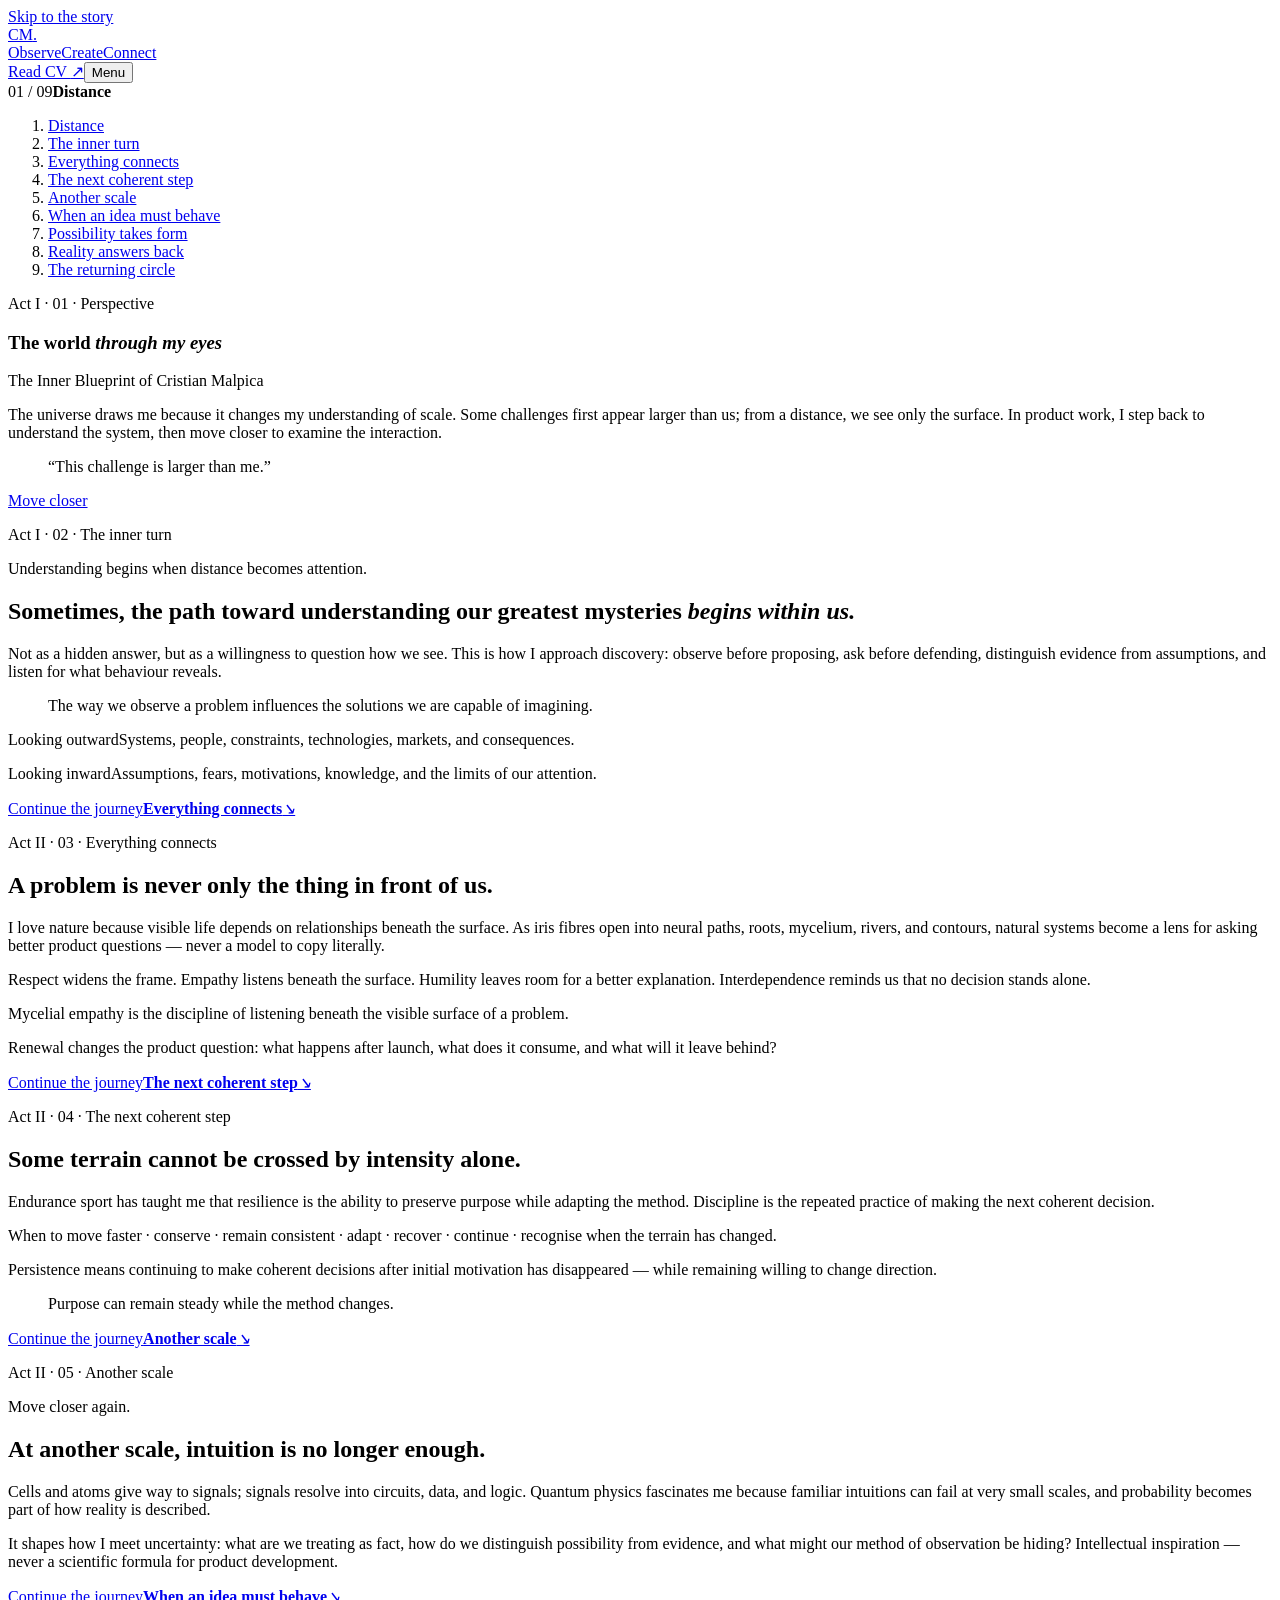
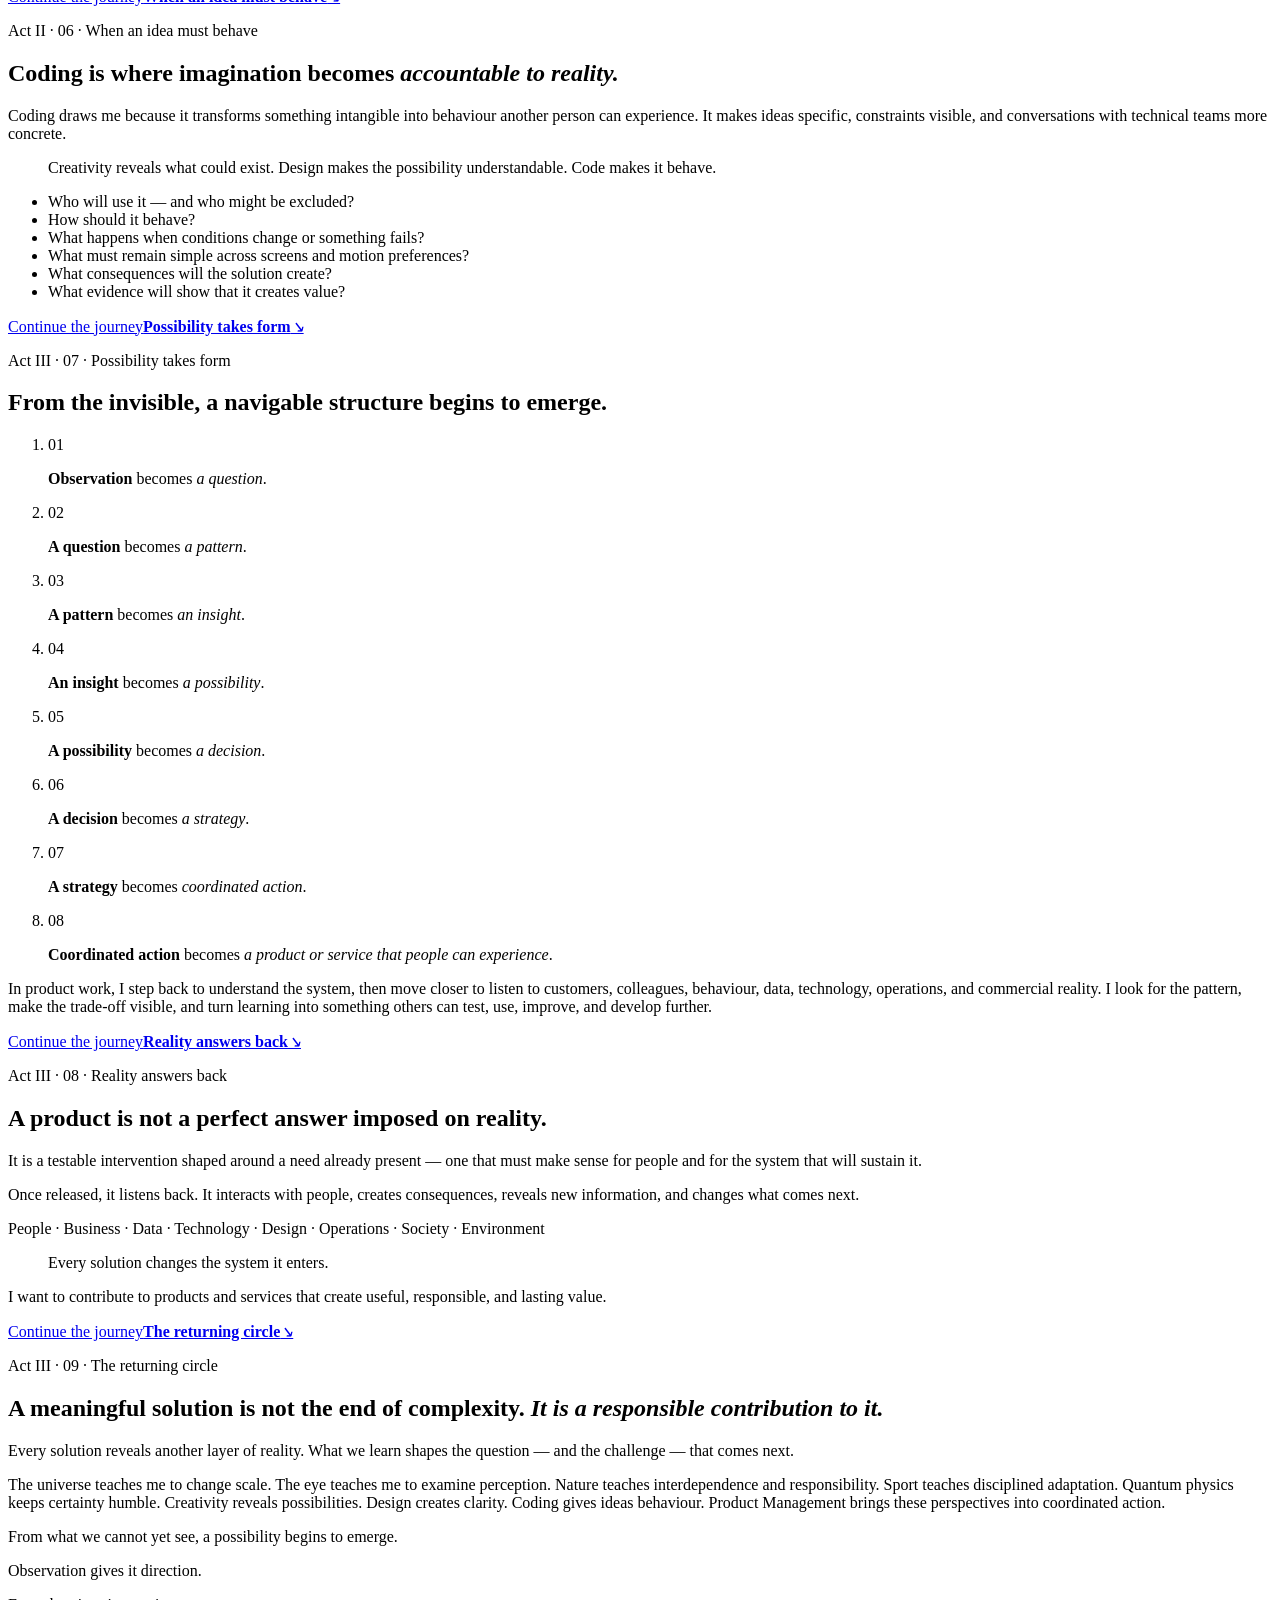
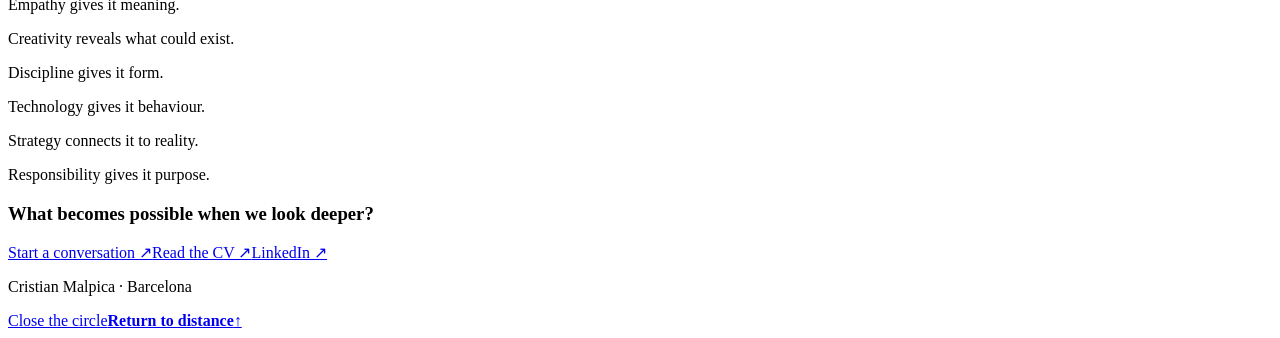
==== commit c65f9186: "Add fluid motion and interactive story navigation" ====
--- a/index.html
+++ b/index.html
@@ -1 +1 @@
-<!DOCTYPE html><html lang="en"><head><meta charSet="utf-8"/><meta name="viewport" content="width=device-width, initial-scale=1"/><link rel="stylesheet" href="/CMMT/_next/static/chunks/0.922s~p3p09f.css" data-precedence="next"/><link rel="preload" as="script" fetchPriority="low" href="/CMMT/_next/static/chunks/10mluhc84.1ee.js"/><script src="/CMMT/_next/static/chunks/0nfm2tlmir2_e.js" async=""></script><script src="/CMMT/_next/static/chunks/0c_u0uom0kk-9.js" async=""></script><script src="/CMMT/_next/static/chunks/turbopack-0jllkmvw1khke.js" async=""></script><script src="/CMMT/_next/static/chunks/0b-.ij0mqhtov.js" async=""></script><script src="/CMMT/_next/static/chunks/0eghk4n4e9t~..js" async=""></script><title>The World Through My Eyes — Cristian Malpica</title><meta name="description" content="The Inner Blueprint of Cristian Malpica — a cinematic journey from challenge and observation to purposeful creation."/><meta property="og:title" content="The World Through My Eyes — Cristian Malpica"/><meta property="og:description" content="A cinematic journey through observation, empathy, discipline, technology, and responsible creation."/><meta property="og:url" content="https://cm-uoc.github.io/CMMT/"/><meta property="og:image" content="https://cm-uoc.github.io/CMMT/og.png"/><meta property="og:image:width" content="1717"/><meta property="og:image:height" content="910"/><meta property="og:image:alt" content="A planet transforming into a human iris."/><meta property="og:type" content="website"/><meta name="twitter:card" content="summary_large_image"/><meta name="twitter:title" content="The World Through My Eyes — Cristian Malpica"/><meta name="twitter:description" content="A cinematic journey through observation, empathy, discipline, technology, and responsible creation."/><meta name="twitter:image" content="https://cm-uoc.github.io/CMMT/og.png"/><script src="/CMMT/_next/static/chunks/03~yq9q893hmn.js" noModule=""></script></head><body><div hidden=""><!--$--><!--/$--></div><a class="skip-link" href="#main-content">Skip to the story</a><header class="site-header"><a class="wordmark" href="#top" aria-label="Cristian Malpica, home">CM<span>.</span></a><nav class="header-nav" aria-label="Primary navigation"><a href="#observe">Observe</a><a href="#create">Create</a><a href="#contact">Connect</a></nav><div class="header-actions"><a class="cv-link" href="/CMMT/Cristian_Malpica_CV.pdf" target="_blank" rel="noreferrer">Read CV <span aria-hidden="true">↗</span></a><button class="menu-button" type="button" aria-expanded="false" aria-controls="mobile-menu">Menu</button></div><span class="reading-progress" aria-hidden="true"></span><nav class="mobile-menu" id="mobile-menu" aria-label="Mobile navigation" hidden=""><a href="#observe">Observe</a><a href="#create">Create</a><a href="#contact">Connect</a><a href="/CMMT/Cristian_Malpica_CV.pdf" target="_blank" rel="noreferrer">Read CV ↗</a></nav></header><main id="main-content" tabindex="-1"><section class="cinematic-journey" aria-label="The inner blueprint of Cristian Malpica"><div class="journey-sticky" aria-hidden="true"><div class="ambient-field"></div><div class="journey-visual" data-scene="0"><div class="circle-aura"></div><div class="orbit orbit-one"></div><div class="orbit orbit-two"></div><div class="circle-shell"><div class="visual-layer planet-layer"><span class="planet-contours"></span><span class="planet-shadow"></span><i></i></div><div class="visual-layer organic-layer"><span></span><span></span><span></span><span></span><span></span><span></span><span></span><span></span><i></i><i></i><i></i><i></i><i></i></div><div class="visual-layer iris-layer"><span class="iris-glint"></span></div><div class="visual-layer pupil-layer"><span class="pupil"></span><span class="pupil-glint"></span></div><div class="visual-layer nature-layer"><span></span><span></span><span></span><span></span><span></span><span></span><span></span><span></span><span></span><span></span><i></i><i></i><i></i><i></i><i></i><i></i><i></i></div><div class="visual-layer trail-layer"><span></span><span></span><span></span><span></span><span></span><span></span><span></span><span></span><span></span><i class="trail-trace"></i><b class="trail-marker"></b></div><div class="visual-layer micro-layer"><span></span><span></span><span></span><span></span><span></span><span></span><span></span><span></span><span></span><i></i><i></i><i></i><b></b></div><div class="visual-layer code-layer"><span></span><span></span><span></span><span></span><span></span><span></span><span></span><span></span><span></span><span></span><span></span><span></span><i></i></div><div class="visual-layer product-layer"><span class="product-bar"></span><span class="product-sidebar"></span><span class="product-canvas"></span><i></i><i></i><i></i><b></b></div><div class="visual-layer network-layer"><span></span><span></span><span></span><span></span><span></span><span></span><span></span><span></span><span></span><i></i><i></i><i></i><i></i><i></i><i></i><i></i></div><div class="visual-layer return-layer"><span class="return-iris"></span><span class="return-pupil"></span><i></i></div><div class="circle-vignette"></div></div><div class="scene-indicator"><span>0<!-- -->1<!-- --> / 09</span><strong>Distance</strong></div><ol class="scene-dots"><li class="is-active"><span>Distance</span></li><li class=""><span>The inner turn</span></li><li class=""><span>Everything connects</span></li><li class=""><span>The next coherent step</span></li><li class=""><span>Another scale</span></li><li class=""><span>When an idea must behave</span></li><li class=""><span>Possibility takes form</span></li><li class=""><span>Reality answers back</span></li><li class=""><span>The returning circle</span></li></ol></div></div><div class="journey-scenes"><article class="journey-scene hero-scene is-active" id="top"><div class="scene-content"><p class="scene-number">Act I · 01 · Perspective</p><h1>The world <em>through my eyes</em></h1><p class="subtitle">The Inner Blueprint of Cristian Malpica</p><p class="scene-lead">The universe draws me because it changes my understanding of scale. Some challenges first appear larger than us; from a distance, we see only the surface. In product work, I step back to understand the system, then move closer to examine the interaction.</p><blockquote>“This challenge is larger than me.”</blockquote><a class="scroll-cue" href="#observe"><span>Move closer</span><i aria-hidden="true"></i></a></div></article><article class="journey-scene inner-scene " id="observe"><div class="scene-content"><p class="scene-number">Act I · 02 · The inner turn</p><p class="scene-kicker">Understanding begins when distance becomes attention.</p><h2>Sometimes, the path toward understanding our greatest mysteries <em>begins within us.</em></h2><p class="scene-lead">Not as a hidden answer, but as a willingness to question how we see. This is how I approach discovery: observe before proposing, ask before defending, distinguish evidence from assumptions, and listen for what behaviour reveals.</p><blockquote class="observation-thesis">The way we observe a problem influences the solutions we are capable of imagining.</blockquote><div class="outward-inward"><p><span>Looking outward</span>Systems, people, constraints, technologies, markets, and consequences.</p><p><span>Looking inward</span>Assumptions, fears, motivations, knowledge, and the limits of our attention.</p></div></div></article><article class="journey-scene nature-scene " id="nature"><div class="scene-content"><p class="scene-number">Act II · 03 · Everything connects</p><h2>A problem is never only the thing in front of us.</h2><p class="scene-lead">I love nature because visible life depends on relationships beneath the surface. As iris fibres open into neural paths, roots, mycelium, rivers, and contours, natural systems become a lens for asking better product questions — never a model to copy literally.</p><p class="principle-sentence"><span>Respect</span> widens the frame. <span>Empathy</span> listens beneath the surface. <span>Humility</span> leaves room for a better explanation. <span>Interdependence</span> reminds us that no decision stands alone.</p><p class="mycelial-line"><span>Mycelial empathy</span> is the discipline of listening beneath the visible surface of a problem.</p><p class="legacy-question">Renewal changes the product question: what happens after launch, what does it consume, and what will it leave behind?</p></div></article><article class="journey-scene movement-scene scene-right " id="movement"><div class="scene-content"><p class="scene-number">Act II · 04 · The next coherent step</p><h2>Some terrain cannot be crossed by intensity alone.</h2><p class="scene-lead">Endurance sport has taught me that resilience is the ability to preserve purpose while adapting the method. Discipline is the repeated practice of making the next coherent decision.</p><p class="endurance-line">When to <span>move faster<!-- --> · </span><span>conserve<!-- --> · </span><span>remain consistent<!-- --> · </span><span>adapt<!-- --> · </span><span>recover<!-- --> · </span><span>continue<!-- --> · </span><span>recognise when the terrain has changed<!-- -->.</span></p><p class="persistence-line">Persistence means continuing to make coherent decisions after initial motivation has disappeared — while remaining willing to change direction.</p><blockquote>Purpose can remain steady while the method changes.</blockquote></div></article><article class="journey-scene micro-scene " id="micro"><div class="scene-content"><p class="scene-number">Act II · 05 · Another scale</p><p class="scene-kicker">Move closer again.</p><h2>At another scale, intuition is no longer enough.</h2><p class="scene-lead">Cells and atoms give way to signals; signals resolve into circuits, data, and logic. Quantum physics fascinates me because familiar intuitions can fail at very small scales, and probability becomes part of how reality is described.</p><p class="caveat">It shapes how I meet uncertainty: what are we treating as fact, how do we distinguish possibility from evidence, and what might our method of observation be hiding? Intellectual inspiration — never a scientific formula for product development.</p></div></article><article class="journey-scene code-scene scene-right " id="create"><div class="scene-content"><p class="scene-number">Act II · 06 · When an idea must behave</p><h2>Coding is where imagination becomes <em>accountable to reality.</em></h2><p class="scene-lead">Coding draws me because it transforms something intangible into behaviour another person can experience. It makes ideas specific, constraints visible, and conversations with technical teams more concrete.</p><blockquote class="creation-maxim">Creativity reveals what could exist. Design makes the possibility understandable. Code makes it behave.</blockquote><ul class="question-stream"><li>Who will use it — and who might be excluded?</li><li>How should it behave?</li><li>What happens when conditions change or something fails?</li><li>What must remain simple across screens and motion preferences?</li><li>What consequences will the solution create?</li><li>What evidence will show that it creates value?</li></ul></div></article><article class="journey-scene creation-scene scene-right " id="possibility"><div class="scene-content"><p class="scene-number">Act III · 07 · Possibility takes form</p><h2>From the invisible, a navigable structure begins to emerge.</h2><ol class="creation-chain"><li><span>0<!-- -->1</span><p><strong>Observation</strong> becomes <em>a question</em>.</p></li><li><span>0<!-- -->2</span><p><strong>A question</strong> becomes <em>a pattern</em>.</p></li><li><span>0<!-- -->3</span><p><strong>A pattern</strong> becomes <em>an insight</em>.</p></li><li><span>0<!-- -->4</span><p><strong>An insight</strong> becomes <em>a possibility</em>.</p></li><li><span>0<!-- -->5</span><p><strong>A possibility</strong> becomes <em>a decision</em>.</p></li><li><span>0<!-- -->6</span><p><strong>A decision</strong> becomes <em>a strategy</em>.</p></li><li><span>0<!-- -->7</span><p><strong>A strategy</strong> becomes <em>coordinated action</em>.</p></li><li><span>0<!-- -->8</span><p><strong>Coordinated action</strong> becomes <em>a product or service that people can experience</em>.</p></li></ol><p class="professional-turn">In product work, I step back to understand the system, then move closer to listen to customers, colleagues, behaviour, data, technology, operations, and commercial reality. I look for the pattern, make the trade-off visible, and turn learning into something others can test, use, improve, and develop further.</p></div></article><article class="journey-scene reality-scene " id="reality"><div class="scene-content"><p class="scene-number">Act III · 08 · Reality answers back</p><h2>A product is not a perfect answer imposed on reality.</h2><p class="scene-lead">It is a testable intervention shaped around a need already present — one that must make sense for people and for the system that will sustain it.</p><p class="ripple-line">Once released, it listens back. It interacts with people, creates consequences, reveals new information, and changes what comes next.</p><p class="system-line">People · Business · Data · Technology · Design · Operations · Society · Environment</p><blockquote>Every solution changes the system it enters.</blockquote><p class="commitment-line">I want to contribute to products and services that create useful, responsible, and lasting value.</p></div></article><article class="journey-scene final-scene " id="contact"><div class="scene-content"><p class="scene-number">Act III · 09 · The returning circle</p><h2>A meaningful solution is not the end of complexity. <em>It is a responsible contribution to it.</em></h2><p class="returning-loop">Every solution reveals another layer of reality. What we learn shapes the question — and the challenge — that comes next.</p><p class="blueprint-synthesis">The universe teaches me to change scale. The eye teaches me to examine perception. Nature teaches interdependence and responsibility. Sport teaches disciplined adaptation. Quantum physics keeps certainty humble. Creativity reveals possibilities. Design creates clarity. Coding gives ideas behaviour. Product Management brings these perspectives into coordinated action.</p><div class="final-manifesto"><p>From what we cannot yet see, a possibility begins to emerge.</p><p><span>Observation</span> gives it direction.</p><p><span>Empathy</span> gives it meaning.</p><p><span>Creativity</span> reveals what could exist.</p><p><span>Discipline</span> gives it form.</p><p><span>Technology</span> gives it behaviour.</p><p><span>Strategy</span> connects it to reality.</p><p><span>Responsibility</span> gives it purpose.</p></div><h3>What becomes possible when we look deeper?</h3><div class="final-actions"><a class="primary-action" href="mailto:cmalpica25@icloud.com">Start a conversation <span aria-hidden="true">↗</span></a><a href="/CMMT/Cristian_Malpica_CV.pdf" target="_blank" rel="noreferrer">Read the CV ↗</a><a href="https://linkedin.com/in/cristian-malpica-02551b20a" target="_blank" rel="noreferrer">LinkedIn ↗</a></div><p class="closing-line">Cristian Malpica · Barcelona</p></div></article></div></section></main><div class="grain-layer" aria-hidden="true"></div><!--$--><!--/$--><script src="/CMMT/_next/static/chunks/10mluhc84.1ee.js" id="_R_" async=""></script><script>(self.__next_f=self.__next_f||[]).push([0])</script><script>self.__next_f.push([1,"1:\"$Sreact.fragment\"\n2:I[11968,[\"/CMMT/_next/static/chunks/0b-.ij0mqhtov.js\"],\"default\"]\n3:I[87804,[\"/CMMT/_next/static/chunks/0b-.ij0mqhtov.js\"],\"default\"]\n4:I[7934,[\"/CMMT/_next/static/chunks/0b-.ij0mqhtov.js\"],\"ClientPageRoot\"]\n5:I[31713,[\"/CMMT/_next/static/chunks/0b-.ij0mqhtov.js\",\"/CMMT/_next/static/chunks/0eghk4n4e9t~..js\"],\"default\"]\n8:I[77916,[\"/CMMT/_next/static/chunks/0b-.ij0mqhtov.js\"],\"OutletBoundary\"]\n9:\"$Sreact.suspense\"\nb:I[77916,[\"/CMMT/_next/static/chunks/0b-.ij0mqhtov.js\"],\"ViewportBoundary\"]\nd:I[77916,[\"/CMMT/_next/static/chunks/0b-.ij0mqhtov.js\"],\"MetadataBoundary\"]\nf:I[21480,[\"/CMMT/_next/static/chunks/0b-.ij0mqhtov.js\"],\"default\",1]\n:HL[\"/CMMT/_next/static/chunks/0.922s~p3p09f.css\",\"style\"]\n"])</script><script>self.__next_f.push([1,"0:{\"P\":null,\"c\":[\"\",\"\"],\"q\":\"\",\"i\":false,\"f\":[[[\"\",{\"children\":[\"__PAGE__\",{}]},\"$undefined\",\"$undefined\",16],[[\"$\",\"$1\",\"c\",{\"children\":[[[\"$\",\"link\",\"0\",{\"rel\":\"stylesheet\",\"href\":\"/CMMT/_next/static/chunks/0.922s~p3p09f.css\",\"precedence\":\"next\",\"crossOrigin\":\"$undefined\",\"nonce\":\"$undefined\"}],[\"$\",\"script\",\"script-0\",{\"src\":\"/CMMT/_next/static/chunks/0b-.ij0mqhtov.js\",\"async\":true,\"nonce\":\"$undefined\"}]],[\"$\",\"html\",null,{\"lang\":\"en\",\"children\":[\"$\",\"body\",null,{\"children\":[\"$\",\"$L2\",null,{\"parallelRouterKey\":\"children\",\"error\":\"$undefined\",\"errorStyles\":\"$undefined\",\"errorScripts\":\"$undefined\",\"template\":[\"$\",\"$L3\",null,{}],\"templateStyles\":\"$undefined\",\"templateScripts\":\"$undefined\",\"notFound\":[[[\"$\",\"title\",null,{\"children\":\"404: This page could not be found.\"}],[\"$\",\"div\",null,{\"style\":{\"fontFamily\":\"system-ui,\\\"Segoe UI\\\",Roboto,Helvetica,Arial,sans-serif,\\\"Apple Color Emoji\\\",\\\"Segoe UI Emoji\\\"\",\"height\":\"100vh\",\"textAlign\":\"center\",\"display\":\"flex\",\"flexDirection\":\"column\",\"alignItems\":\"center\",\"justifyContent\":\"center\"},\"children\":[\"$\",\"div\",null,{\"children\":[[\"$\",\"style\",null,{\"dangerouslySetInnerHTML\":{\"__html\":\"body{color:#000;background:#fff;margin:0}.next-error-h1{border-right:1px solid rgba(0,0,0,.3)}@media (prefers-color-scheme:dark){body{color:#fff;background:#000}.next-error-h1{border-right:1px solid rgba(255,255,255,.3)}}\"}}],[\"$\",\"h1\",null,{\"className\":\"next-error-h1\",\"style\":{\"display\":\"inline-block\",\"margin\":\"0 20px 0 0\",\"padding\":\"0 23px 0 0\",\"fontSize\":24,\"fontWeight\":500,\"verticalAlign\":\"top\",\"lineHeight\":\"49px\"},\"children\":404}],[\"$\",\"div\",null,{\"style\":{\"display\":\"inline-block\"},\"children\":[\"$\",\"h2\",null,{\"style\":{\"fontSize\":14,\"fontWeight\":400,\"lineHeight\":\"49px\",\"margin\":0},\"children\":\"This page could not be found.\"}]}]]}]}]],[]],\"forbidden\":\"$undefined\",\"unauthorized\":\"$undefined\"}]}]}]]}],{\"children\":[[\"$\",\"$1\",\"c\",{\"children\":[[\"$\",\"$L4\",null,{\"Component\":\"$5\",\"serverProvidedParams\":{\"searchParams\":{},\"params\":{},\"promises\":[\"$@6\",\"$@7\"]}}],[[\"$\",\"script\",\"script-0\",{\"src\":\"/CMMT/_next/static/chunks/0eghk4n4e9t~..js\",\"async\":true,\"nonce\":\"$undefined\"}]],[\"$\",\"$L8\",null,{\"children\":[\"$\",\"$9\",null,{\"name\":\"Next.MetadataOutlet\",\"children\":\"$@a\"}]}]]}],{},null,false,null]},null,false,null],[\"$\",\"$1\",\"h\",{\"children\":[null,[\"$\",\"$Lb\",null,{\"children\":\"$Lc\"}],[\"$\",\"div\",null,{\"hidden\":true,\"children\":[\"$\",\"$Ld\",null,{\"children\":[\"$\",\"$9\",null,{\"name\":\"Next.Metadata\",\"children\":\"$Le\"}]}]}],null]}],false]],\"m\":\"$undefined\",\"G\":[\"$f\",[[\"$\",\"link\",\"0\",{\"rel\":\"stylesheet\",\"href\":\"/CMMT/_next/static/chunks/0.922s~p3p09f.css\",\"precedence\":\"next\",\"crossOrigin\":\"$undefined\",\"nonce\":\"$undefined\"}]]],\"S\":true,\"h\":null,\"s\":\"$undefined\",\"l\":\"$undefined\",\"p\":\"$undefined\",\"d\":\"$undefined\",\"b\":\"HmTDozo7TcEkpErrDON8m\"}\n"])</script><script>self.__next_f.push([1,"6:{}\n7:\"$0:f:0:1:1:children:0:props:children:0:props:serverProvidedParams:params\"\n"])</script><script>self.__next_f.push([1,"c:[[\"$\",\"meta\",\"0\",{\"charSet\":\"utf-8\"}],[\"$\",\"meta\",\"1\",{\"name\":\"viewport\",\"content\":\"width=device-width, initial-scale=1\"}]]\n"])</script><script>self.__next_f.push([1,"a:null\n"])</script><script>self.__next_f.push([1,"e:[[\"$\",\"title\",\"0\",{\"children\":\"The World Through My Eyes — Cristian Malpica\"}],[\"$\",\"meta\",\"1\",{\"name\":\"description\",\"content\":\"The Inner Blueprint of Cristian Malpica — a cinematic journey from challenge and observation to purposeful creation.\"}],[\"$\",\"meta\",\"2\",{\"property\":\"og:title\",\"content\":\"The World Through My Eyes — Cristian Malpica\"}],[\"$\",\"meta\",\"3\",{\"property\":\"og:description\",\"content\":\"A cinematic journey through observation, empathy, discipline, technology, and responsible creation.\"}],[\"$\",\"meta\",\"4\",{\"property\":\"og:url\",\"content\":\"https://cm-uoc.github.io/CMMT/\"}],[\"$\",\"meta\",\"5\",{\"property\":\"og:image\",\"content\":\"https://cm-uoc.github.io/CMMT/og.png\"}],[\"$\",\"meta\",\"6\",{\"property\":\"og:image:width\",\"content\":\"1717\"}],[\"$\",\"meta\",\"7\",{\"property\":\"og:image:height\",\"content\":\"910\"}],[\"$\",\"meta\",\"8\",{\"property\":\"og:image:alt\",\"content\":\"A planet transforming into a human iris.\"}],[\"$\",\"meta\",\"9\",{\"property\":\"og:type\",\"content\":\"website\"}],[\"$\",\"meta\",\"10\",{\"name\":\"twitter:card\",\"content\":\"summary_large_image\"}],[\"$\",\"meta\",\"11\",{\"name\":\"twitter:title\",\"content\":\"The World Through My Eyes — Cristian Malpica\"}],[\"$\",\"meta\",\"12\",{\"name\":\"twitter:description\",\"content\":\"A cinematic journey through observation, empathy, discipline, technology, and responsible creation.\"}],[\"$\",\"meta\",\"13\",{\"name\":\"twitter:image\",\"content\":\"https://cm-uoc.github.io/CMMT/og.png\"}]]\n"])</script></body></html>+<!DOCTYPE html><html lang="en"><head><meta charSet="utf-8"/><meta name="viewport" content="width=device-width, initial-scale=1"/><link rel="stylesheet" href="/CMMT/_next/static/chunks/0cef4vvb2jz8w.css" data-precedence="next"/><link rel="preload" as="script" fetchPriority="low" href="/CMMT/_next/static/chunks/10mluhc84.1ee.js"/><script src="/CMMT/_next/static/chunks/0nfm2tlmir2_e.js" async=""></script><script src="/CMMT/_next/static/chunks/0c_u0uom0kk-9.js" async=""></script><script src="/CMMT/_next/static/chunks/turbopack-0jllkmvw1khke.js" async=""></script><script src="/CMMT/_next/static/chunks/0b-.ij0mqhtov.js" async=""></script><script src="/CMMT/_next/static/chunks/031diujh95rrd.js" async=""></script><title>The World Through My Eyes — Cristian Malpica</title><meta name="description" content="The Inner Blueprint of Cristian Malpica — a cinematic journey from challenge and observation to purposeful creation."/><meta property="og:title" content="The World Through My Eyes — Cristian Malpica"/><meta property="og:description" content="A cinematic journey through observation, empathy, discipline, technology, and responsible creation."/><meta property="og:url" content="https://cm-uoc.github.io/CMMT/"/><meta property="og:image" content="https://cm-uoc.github.io/CMMT/og.png"/><meta property="og:image:width" content="1717"/><meta property="og:image:height" content="910"/><meta property="og:image:alt" content="A planet transforming into a human iris."/><meta property="og:type" content="website"/><meta name="twitter:card" content="summary_large_image"/><meta name="twitter:title" content="The World Through My Eyes — Cristian Malpica"/><meta name="twitter:description" content="A cinematic journey through observation, empathy, discipline, technology, and responsible creation."/><meta name="twitter:image" content="https://cm-uoc.github.io/CMMT/og.png"/><script src="/CMMT/_next/static/chunks/03~yq9q893hmn.js" noModule=""></script></head><body><div hidden=""><!--$--><!--/$--></div><a class="skip-link" href="#main-content">Skip to the story</a><header class="site-header"><a class="wordmark" href="#top" aria-label="Cristian Malpica, home">CM<span>.</span></a><nav class="header-nav" aria-label="Primary navigation"><a href="#observe" aria-current="location">Observe</a><a href="#create">Create</a><a href="#contact">Connect</a></nav><div class="header-actions"><a class="cv-link" href="/CMMT/Cristian_Malpica_CV.pdf" target="_blank" rel="noreferrer">Read CV <span aria-hidden="true">↗</span></a><button class="menu-button" type="button" aria-expanded="false" aria-controls="mobile-menu">Menu</button></div><span class="reading-progress" aria-hidden="true"></span><nav class="mobile-menu" id="mobile-menu" aria-label="Mobile navigation" hidden=""><a href="#observe" aria-current="location">Observe</a><a href="#create">Create</a><a href="#contact">Connect</a><a href="/CMMT/Cristian_Malpica_CV.pdf" target="_blank" rel="noreferrer">Read CV ↗</a></nav></header><main id="main-content" tabindex="-1"><section class="cinematic-journey" aria-label="The inner blueprint of Cristian Malpica"><div class="journey-sticky" aria-hidden="true"><div class="ambient-field"></div><div class="journey-visual"><div class="circle-aura"></div><div class="orbit orbit-one"></div><div class="orbit orbit-two"></div><div class="circle-shell"><div class="visual-layer planet-layer"><span class="planet-contours"></span><span class="planet-shadow"></span><i></i></div><div class="visual-layer organic-layer"><span></span><span></span><span></span><span></span><span></span><span></span><span></span><span></span><i></i><i></i><i></i><i></i><i></i></div><div class="visual-layer iris-layer"><span class="iris-glint"></span></div><div class="visual-layer pupil-layer"><span class="pupil"></span><span class="pupil-glint"></span></div><div class="visual-layer nature-layer"><span></span><span></span><span></span><span></span><span></span><span></span><span></span><span></span><span></span><span></span><i></i><i></i><i></i><i></i><i></i><i></i><i></i></div><div class="visual-layer trail-layer"><span></span><span></span><span></span><span></span><span></span><span></span><span></span><span></span><span></span><i class="trail-trace"></i><b class="trail-marker"></b></div><div class="visual-layer micro-layer"><span></span><span></span><span></span><span></span><span></span><span></span><span></span><span></span><span></span><i></i><i></i><i></i><b></b></div><div class="visual-layer code-layer"><span></span><span></span><span></span><span></span><span></span><span></span><span></span><span></span><span></span><span></span><span></span><span></span><i></i></div><div class="visual-layer product-layer"><span class="product-bar"></span><span class="product-sidebar"></span><span class="product-canvas"></span><i></i><i></i><i></i><b></b></div><div class="visual-layer network-layer"><span></span><span></span><span></span><span></span><span></span><span></span><span></span><span></span><span></span><i></i><i></i><i></i><i></i><i></i><i></i><i></i></div><div class="visual-layer return-layer"><span class="return-iris"></span><span class="return-pupil"></span><i></i></div><div class="circle-vignette"></div></div><div class="scene-indicator"><div class="scene-indicator-copy"><span>0<!-- -->1<!-- --> / 09</span><strong>Distance</strong></div></div></div></div><nav class="scene-rail" aria-label="Story chapters"><ol class="scene-dots"><li class="is-active"><a href="#top" aria-label="Go to chapter 1: Distance" aria-current="step"><i aria-hidden="true"></i><span>Distance</span></a></li><li class=""><a href="#observe" aria-label="Go to chapter 2: The inner turn"><i aria-hidden="true"></i><span>The inner turn</span></a></li><li class=""><a href="#nature" aria-label="Go to chapter 3: Everything connects"><i aria-hidden="true"></i><span>Everything connects</span></a></li><li class=""><a href="#movement" aria-label="Go to chapter 4: The next coherent step"><i aria-hidden="true"></i><span>The next coherent step</span></a></li><li class=""><a href="#micro" aria-label="Go to chapter 5: Another scale"><i aria-hidden="true"></i><span>Another scale</span></a></li><li class=""><a href="#create" aria-label="Go to chapter 6: When an idea must behave"><i aria-hidden="true"></i><span>When an idea must behave</span></a></li><li class=""><a href="#possibility" aria-label="Go to chapter 7: Possibility takes form"><i aria-hidden="true"></i><span>Possibility takes form</span></a></li><li class=""><a href="#reality" aria-label="Go to chapter 8: Reality answers back"><i aria-hidden="true"></i><span>Reality answers back</span></a></li><li class=""><a href="#contact" aria-label="Go to chapter 9: The returning circle"><i aria-hidden="true"></i><span>The returning circle</span></a></li></ol></nav><div class="journey-scenes"><article class="journey-scene hero-scene is-active" id="top" tabindex="-1"><div class="scene-content"><p class="scene-number">Act I · 01 · Perspective</p><h1>The world <em>through my eyes</em></h1><p class="subtitle">The Inner Blueprint of Cristian Malpica</p><p class="scene-lead">The universe draws me because it changes my understanding of scale. Some challenges first appear larger than us; from a distance, we see only the surface. In product work, I step back to understand the system, then move closer to examine the interaction.</p><blockquote>“This challenge is larger than me.”</blockquote><a class="scroll-cue" href="#observe"><span>Move closer</span><i aria-hidden="true"></i></a></div></article><article class="journey-scene inner-scene " id="observe" tabindex="-1"><div class="scene-content"><p class="scene-number">Act I · 02 · The inner turn</p><p class="scene-kicker">Understanding begins when distance becomes attention.</p><h2>Sometimes, the path toward understanding our greatest mysteries <em>begins within us.</em></h2><p class="scene-lead">Not as a hidden answer, but as a willingness to question how we see. This is how I approach discovery: observe before proposing, ask before defending, distinguish evidence from assumptions, and listen for what behaviour reveals.</p><blockquote class="observation-thesis">The way we observe a problem influences the solutions we are capable of imagining.</blockquote><div class="outward-inward"><p><span>Looking outward</span>Systems, people, constraints, technologies, markets, and consequences.</p><p><span>Looking inward</span>Assumptions, fears, motivations, knowledge, and the limits of our attention.</p></div><a class="scene-next" href="#nature"><span>Continue the journey</span><strong>Everything connects</strong><i aria-hidden="true">↘</i></a></div></article><article class="journey-scene nature-scene " id="nature" tabindex="-1"><div class="scene-content"><p class="scene-number">Act II · 03 · Everything connects</p><h2>A problem is never only the thing in front of us.</h2><p class="scene-lead">I love nature because visible life depends on relationships beneath the surface. As iris fibres open into neural paths, roots, mycelium, rivers, and contours, natural systems become a lens for asking better product questions — never a model to copy literally.</p><p class="principle-sentence"><span>Respect</span> widens the frame. <span>Empathy</span> listens beneath the surface. <span>Humility</span> leaves room for a better explanation. <span>Interdependence</span> reminds us that no decision stands alone.</p><p class="mycelial-line"><span>Mycelial empathy</span> is the discipline of listening beneath the visible surface of a problem.</p><p class="legacy-question">Renewal changes the product question: what happens after launch, what does it consume, and what will it leave behind?</p><a class="scene-next" href="#movement"><span>Continue the journey</span><strong>The next coherent step</strong><i aria-hidden="true">↘</i></a></div></article><article class="journey-scene movement-scene scene-right " id="movement" tabindex="-1"><div class="scene-content"><p class="scene-number">Act II · 04 · The next coherent step</p><h2>Some terrain cannot be crossed by intensity alone.</h2><p class="scene-lead">Endurance sport has taught me that resilience is the ability to preserve purpose while adapting the method. Discipline is the repeated practice of making the next coherent decision.</p><p class="endurance-line">When to <span>move faster<!-- --> · </span><span>conserve<!-- --> · </span><span>remain consistent<!-- --> · </span><span>adapt<!-- --> · </span><span>recover<!-- --> · </span><span>continue<!-- --> · </span><span>recognise when the terrain has changed<!-- -->.</span></p><p class="persistence-line">Persistence means continuing to make coherent decisions after initial motivation has disappeared — while remaining willing to change direction.</p><blockquote>Purpose can remain steady while the method changes.</blockquote><a class="scene-next" href="#micro"><span>Continue the journey</span><strong>Another scale</strong><i aria-hidden="true">↘</i></a></div></article><article class="journey-scene micro-scene " id="micro" tabindex="-1"><div class="scene-content"><p class="scene-number">Act II · 05 · Another scale</p><p class="scene-kicker">Move closer again.</p><h2>At another scale, intuition is no longer enough.</h2><p class="scene-lead">Cells and atoms give way to signals; signals resolve into circuits, data, and logic. Quantum physics fascinates me because familiar intuitions can fail at very small scales, and probability becomes part of how reality is described.</p><p class="caveat">It shapes how I meet uncertainty: what are we treating as fact, how do we distinguish possibility from evidence, and what might our method of observation be hiding? Intellectual inspiration — never a scientific formula for product development.</p><a class="scene-next" href="#create"><span>Continue the journey</span><strong>When an idea must behave</strong><i aria-hidden="true">↘</i></a></div></article><article class="journey-scene code-scene scene-right " id="create" tabindex="-1"><div class="scene-content"><p class="scene-number">Act II · 06 · When an idea must behave</p><h2>Coding is where imagination becomes <em>accountable to reality.</em></h2><p class="scene-lead">Coding draws me because it transforms something intangible into behaviour another person can experience. It makes ideas specific, constraints visible, and conversations with technical teams more concrete.</p><blockquote class="creation-maxim">Creativity reveals what could exist. Design makes the possibility understandable. Code makes it behave.</blockquote><ul class="question-stream"><li>Who will use it — and who might be excluded?</li><li>How should it behave?</li><li>What happens when conditions change or something fails?</li><li>What must remain simple across screens and motion preferences?</li><li>What consequences will the solution create?</li><li>What evidence will show that it creates value?</li></ul><a class="scene-next" href="#possibility"><span>Continue the journey</span><strong>Possibility takes form</strong><i aria-hidden="true">↘</i></a></div></article><article class="journey-scene creation-scene scene-right " id="possibility" tabindex="-1"><div class="scene-content"><p class="scene-number">Act III · 07 · Possibility takes form</p><h2>From the invisible, a navigable structure begins to emerge.</h2><ol class="creation-chain"><li><span>0<!-- -->1</span><p><strong>Observation</strong> becomes <em>a question</em>.</p></li><li><span>0<!-- -->2</span><p><strong>A question</strong> becomes <em>a pattern</em>.</p></li><li><span>0<!-- -->3</span><p><strong>A pattern</strong> becomes <em>an insight</em>.</p></li><li><span>0<!-- -->4</span><p><strong>An insight</strong> becomes <em>a possibility</em>.</p></li><li><span>0<!-- -->5</span><p><strong>A possibility</strong> becomes <em>a decision</em>.</p></li><li><span>0<!-- -->6</span><p><strong>A decision</strong> becomes <em>a strategy</em>.</p></li><li><span>0<!-- -->7</span><p><strong>A strategy</strong> becomes <em>coordinated action</em>.</p></li><li><span>0<!-- -->8</span><p><strong>Coordinated action</strong> becomes <em>a product or service that people can experience</em>.</p></li></ol><p class="professional-turn">In product work, I step back to understand the system, then move closer to listen to customers, colleagues, behaviour, data, technology, operations, and commercial reality. I look for the pattern, make the trade-off visible, and turn learning into something others can test, use, improve, and develop further.</p><a class="scene-next" href="#reality"><span>Continue the journey</span><strong>Reality answers back</strong><i aria-hidden="true">↘</i></a></div></article><article class="journey-scene reality-scene " id="reality" tabindex="-1"><div class="scene-content"><p class="scene-number">Act III · 08 · Reality answers back</p><h2>A product is not a perfect answer imposed on reality.</h2><p class="scene-lead">It is a testable intervention shaped around a need already present — one that must make sense for people and for the system that will sustain it.</p><p class="ripple-line">Once released, it listens back. It interacts with people, creates consequences, reveals new information, and changes what comes next.</p><p class="system-line">People · Business · Data · Technology · Design · Operations · Society · Environment</p><blockquote>Every solution changes the system it enters.</blockquote><p class="commitment-line">I want to contribute to products and services that create useful, responsible, and lasting value.</p><a class="scene-next" href="#contact"><span>Continue the journey</span><strong>The returning circle</strong><i aria-hidden="true">↘</i></a></div></article><article class="journey-scene final-scene " id="contact" tabindex="-1"><div class="scene-content"><p class="scene-number">Act III · 09 · The returning circle</p><h2>A meaningful solution is not the end of complexity. <em>It is a responsible contribution to it.</em></h2><p class="returning-loop">Every solution reveals another layer of reality. What we learn shapes the question — and the challenge — that comes next.</p><p class="blueprint-synthesis">The universe teaches me to change scale. The eye teaches me to examine perception. Nature teaches interdependence and responsibility. Sport teaches disciplined adaptation. Quantum physics keeps certainty humble. Creativity reveals possibilities. Design creates clarity. Coding gives ideas behaviour. Product Management brings these perspectives into coordinated action.</p><div class="final-manifesto"><p>From what we cannot yet see, a possibility begins to emerge.</p><p><span>Observation</span> gives it direction.</p><p><span>Empathy</span> gives it meaning.</p><p><span>Creativity</span> reveals what could exist.</p><p><span>Discipline</span> gives it form.</p><p><span>Technology</span> gives it behaviour.</p><p><span>Strategy</span> connects it to reality.</p><p><span>Responsibility</span> gives it purpose.</p></div><h3>What becomes possible when we look deeper?</h3><div class="final-actions"><a class="primary-action" href="mailto:cmalpica25@icloud.com">Start a conversation <span aria-hidden="true">↗</span></a><a href="/CMMT/Cristian_Malpica_CV.pdf" target="_blank" rel="noreferrer">Read the CV ↗</a><a href="https://linkedin.com/in/cristian-malpica-02551b20a" target="_blank" rel="noreferrer">LinkedIn ↗</a></div><p class="closing-line">Cristian Malpica · Barcelona</p><a class="scene-next" href="#top"><span>Close the circle</span><strong>Return to distance</strong><i aria-hidden="true">↑</i></a></div></article></div></section></main><div class="grain-layer" aria-hidden="true"></div><!--$--><!--/$--><script src="/CMMT/_next/static/chunks/10mluhc84.1ee.js" id="_R_" async=""></script><script>(self.__next_f=self.__next_f||[]).push([0])</script><script>self.__next_f.push([1,"1:\"$Sreact.fragment\"\n2:I[11968,[\"/CMMT/_next/static/chunks/0b-.ij0mqhtov.js\"],\"default\"]\n3:I[87804,[\"/CMMT/_next/static/chunks/0b-.ij0mqhtov.js\"],\"default\"]\n4:I[7934,[\"/CMMT/_next/static/chunks/0b-.ij0mqhtov.js\"],\"ClientPageRoot\"]\n5:I[31713,[\"/CMMT/_next/static/chunks/0b-.ij0mqhtov.js\",\"/CMMT/_next/static/chunks/031diujh95rrd.js\"],\"default\"]\n8:I[77916,[\"/CMMT/_next/static/chunks/0b-.ij0mqhtov.js\"],\"OutletBoundary\"]\n9:\"$Sreact.suspense\"\nb:I[77916,[\"/CMMT/_next/static/chunks/0b-.ij0mqhtov.js\"],\"ViewportBoundary\"]\nd:I[77916,[\"/CMMT/_next/static/chunks/0b-.ij0mqhtov.js\"],\"MetadataBoundary\"]\nf:I[21480,[\"/CMMT/_next/static/chunks/0b-.ij0mqhtov.js\"],\"default\",1]\n:HL[\"/CMMT/_next/static/chunks/0cef4vvb2jz8w.css\",\"style\"]\n"])</script><script>self.__next_f.push([1,"0:{\"P\":null,\"c\":[\"\",\"\"],\"q\":\"\",\"i\":false,\"f\":[[[\"\",{\"children\":[\"__PAGE__\",{}]},\"$undefined\",\"$undefined\",16],[[\"$\",\"$1\",\"c\",{\"children\":[[[\"$\",\"link\",\"0\",{\"rel\":\"stylesheet\",\"href\":\"/CMMT/_next/static/chunks/0cef4vvb2jz8w.css\",\"precedence\":\"next\",\"crossOrigin\":\"$undefined\",\"nonce\":\"$undefined\"}],[\"$\",\"script\",\"script-0\",{\"src\":\"/CMMT/_next/static/chunks/0b-.ij0mqhtov.js\",\"async\":true,\"nonce\":\"$undefined\"}]],[\"$\",\"html\",null,{\"lang\":\"en\",\"children\":[\"$\",\"body\",null,{\"children\":[\"$\",\"$L2\",null,{\"parallelRouterKey\":\"children\",\"error\":\"$undefined\",\"errorStyles\":\"$undefined\",\"errorScripts\":\"$undefined\",\"template\":[\"$\",\"$L3\",null,{}],\"templateStyles\":\"$undefined\",\"templateScripts\":\"$undefined\",\"notFound\":[[[\"$\",\"title\",null,{\"children\":\"404: This page could not be found.\"}],[\"$\",\"div\",null,{\"style\":{\"fontFamily\":\"system-ui,\\\"Segoe UI\\\",Roboto,Helvetica,Arial,sans-serif,\\\"Apple Color Emoji\\\",\\\"Segoe UI Emoji\\\"\",\"height\":\"100vh\",\"textAlign\":\"center\",\"display\":\"flex\",\"flexDirection\":\"column\",\"alignItems\":\"center\",\"justifyContent\":\"center\"},\"children\":[\"$\",\"div\",null,{\"children\":[[\"$\",\"style\",null,{\"dangerouslySetInnerHTML\":{\"__html\":\"body{color:#000;background:#fff;margin:0}.next-error-h1{border-right:1px solid rgba(0,0,0,.3)}@media (prefers-color-scheme:dark){body{color:#fff;background:#000}.next-error-h1{border-right:1px solid rgba(255,255,255,.3)}}\"}}],[\"$\",\"h1\",null,{\"className\":\"next-error-h1\",\"style\":{\"display\":\"inline-block\",\"margin\":\"0 20px 0 0\",\"padding\":\"0 23px 0 0\",\"fontSize\":24,\"fontWeight\":500,\"verticalAlign\":\"top\",\"lineHeight\":\"49px\"},\"children\":404}],[\"$\",\"div\",null,{\"style\":{\"display\":\"inline-block\"},\"children\":[\"$\",\"h2\",null,{\"style\":{\"fontSize\":14,\"fontWeight\":400,\"lineHeight\":\"49px\",\"margin\":0},\"children\":\"This page could not be found.\"}]}]]}]}]],[]],\"forbidden\":\"$undefined\",\"unauthorized\":\"$undefined\"}]}]}]]}],{\"children\":[[\"$\",\"$1\",\"c\",{\"children\":[[\"$\",\"$L4\",null,{\"Component\":\"$5\",\"serverProvidedParams\":{\"searchParams\":{},\"params\":{},\"promises\":[\"$@6\",\"$@7\"]}}],[[\"$\",\"script\",\"script-0\",{\"src\":\"/CMMT/_next/static/chunks/031diujh95rrd.js\",\"async\":true,\"nonce\":\"$undefined\"}]],[\"$\",\"$L8\",null,{\"children\":[\"$\",\"$9\",null,{\"name\":\"Next.MetadataOutlet\",\"children\":\"$@a\"}]}]]}],{},null,false,null]},null,false,null],[\"$\",\"$1\",\"h\",{\"children\":[null,[\"$\",\"$Lb\",null,{\"children\":\"$Lc\"}],[\"$\",\"div\",null,{\"hidden\":true,\"children\":[\"$\",\"$Ld\",null,{\"children\":[\"$\",\"$9\",null,{\"name\":\"Next.Metadata\",\"children\":\"$Le\"}]}]}],null]}],false]],\"m\":\"$undefined\",\"G\":[\"$f\",[[\"$\",\"link\",\"0\",{\"rel\":\"stylesheet\",\"href\":\"/CMMT/_next/static/chunks/0cef4vvb2jz8w.css\",\"precedence\":\"next\",\"crossOrigin\":\"$undefined\",\"nonce\":\"$undefined\"}]]],\"S\":true,\"h\":null,\"s\":\"$undefined\",\"l\":\"$undefined\",\"p\":\"$undefined\",\"d\":\"$undefined\",\"b\":\"oh72u6BU0ZR-ten_p18TR\"}\n"])</script><script>self.__next_f.push([1,"6:{}\n7:\"$0:f:0:1:1:children:0:props:children:0:props:serverProvidedParams:params\"\n"])</script><script>self.__next_f.push([1,"c:[[\"$\",\"meta\",\"0\",{\"charSet\":\"utf-8\"}],[\"$\",\"meta\",\"1\",{\"name\":\"viewport\",\"content\":\"width=device-width, initial-scale=1\"}]]\n"])</script><script>self.__next_f.push([1,"a:null\n"])</script><script>self.__next_f.push([1,"e:[[\"$\",\"title\",\"0\",{\"children\":\"The World Through My Eyes — Cristian Malpica\"}],[\"$\",\"meta\",\"1\",{\"name\":\"description\",\"content\":\"The Inner Blueprint of Cristian Malpica — a cinematic journey from challenge and observation to purposeful creation.\"}],[\"$\",\"meta\",\"2\",{\"property\":\"og:title\",\"content\":\"The World Through My Eyes — Cristian Malpica\"}],[\"$\",\"meta\",\"3\",{\"property\":\"og:description\",\"content\":\"A cinematic journey through observation, empathy, discipline, technology, and responsible creation.\"}],[\"$\",\"meta\",\"4\",{\"property\":\"og:url\",\"content\":\"https://cm-uoc.github.io/CMMT/\"}],[\"$\",\"meta\",\"5\",{\"property\":\"og:image\",\"content\":\"https://cm-uoc.github.io/CMMT/og.png\"}],[\"$\",\"meta\",\"6\",{\"property\":\"og:image:width\",\"content\":\"1717\"}],[\"$\",\"meta\",\"7\",{\"property\":\"og:image:height\",\"content\":\"910\"}],[\"$\",\"meta\",\"8\",{\"property\":\"og:image:alt\",\"content\":\"A planet transforming into a human iris.\"}],[\"$\",\"meta\",\"9\",{\"property\":\"og:type\",\"content\":\"website\"}],[\"$\",\"meta\",\"10\",{\"name\":\"twitter:card\",\"content\":\"summary_large_image\"}],[\"$\",\"meta\",\"11\",{\"name\":\"twitter:title\",\"content\":\"The World Through My Eyes — Cristian Malpica\"}],[\"$\",\"meta\",\"12\",{\"name\":\"twitter:description\",\"content\":\"A cinematic journey through observation, empathy, discipline, technology, and responsible creation.\"}],[\"$\",\"meta\",\"13\",{\"name\":\"twitter:image\",\"content\":\"https://cm-uoc.github.io/CMMT/og.png\"}]]\n"])</script></body></html>
